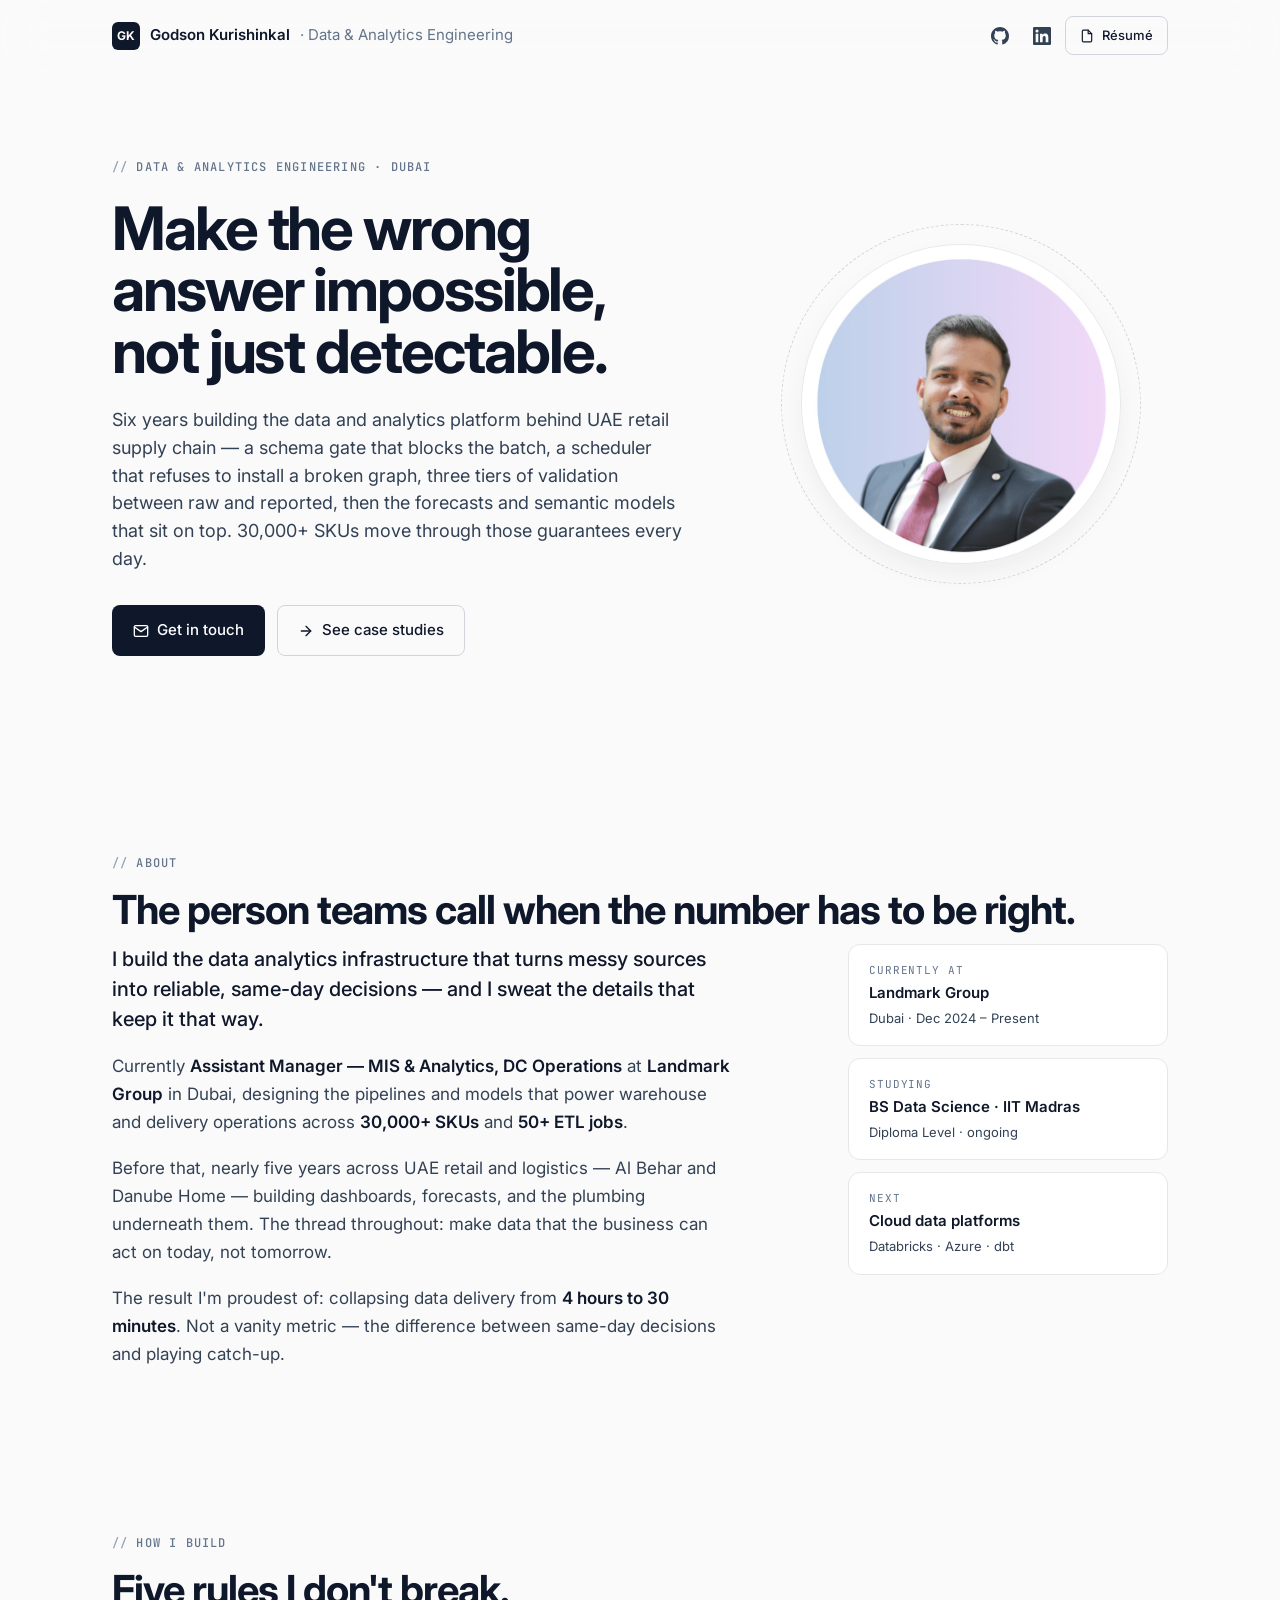
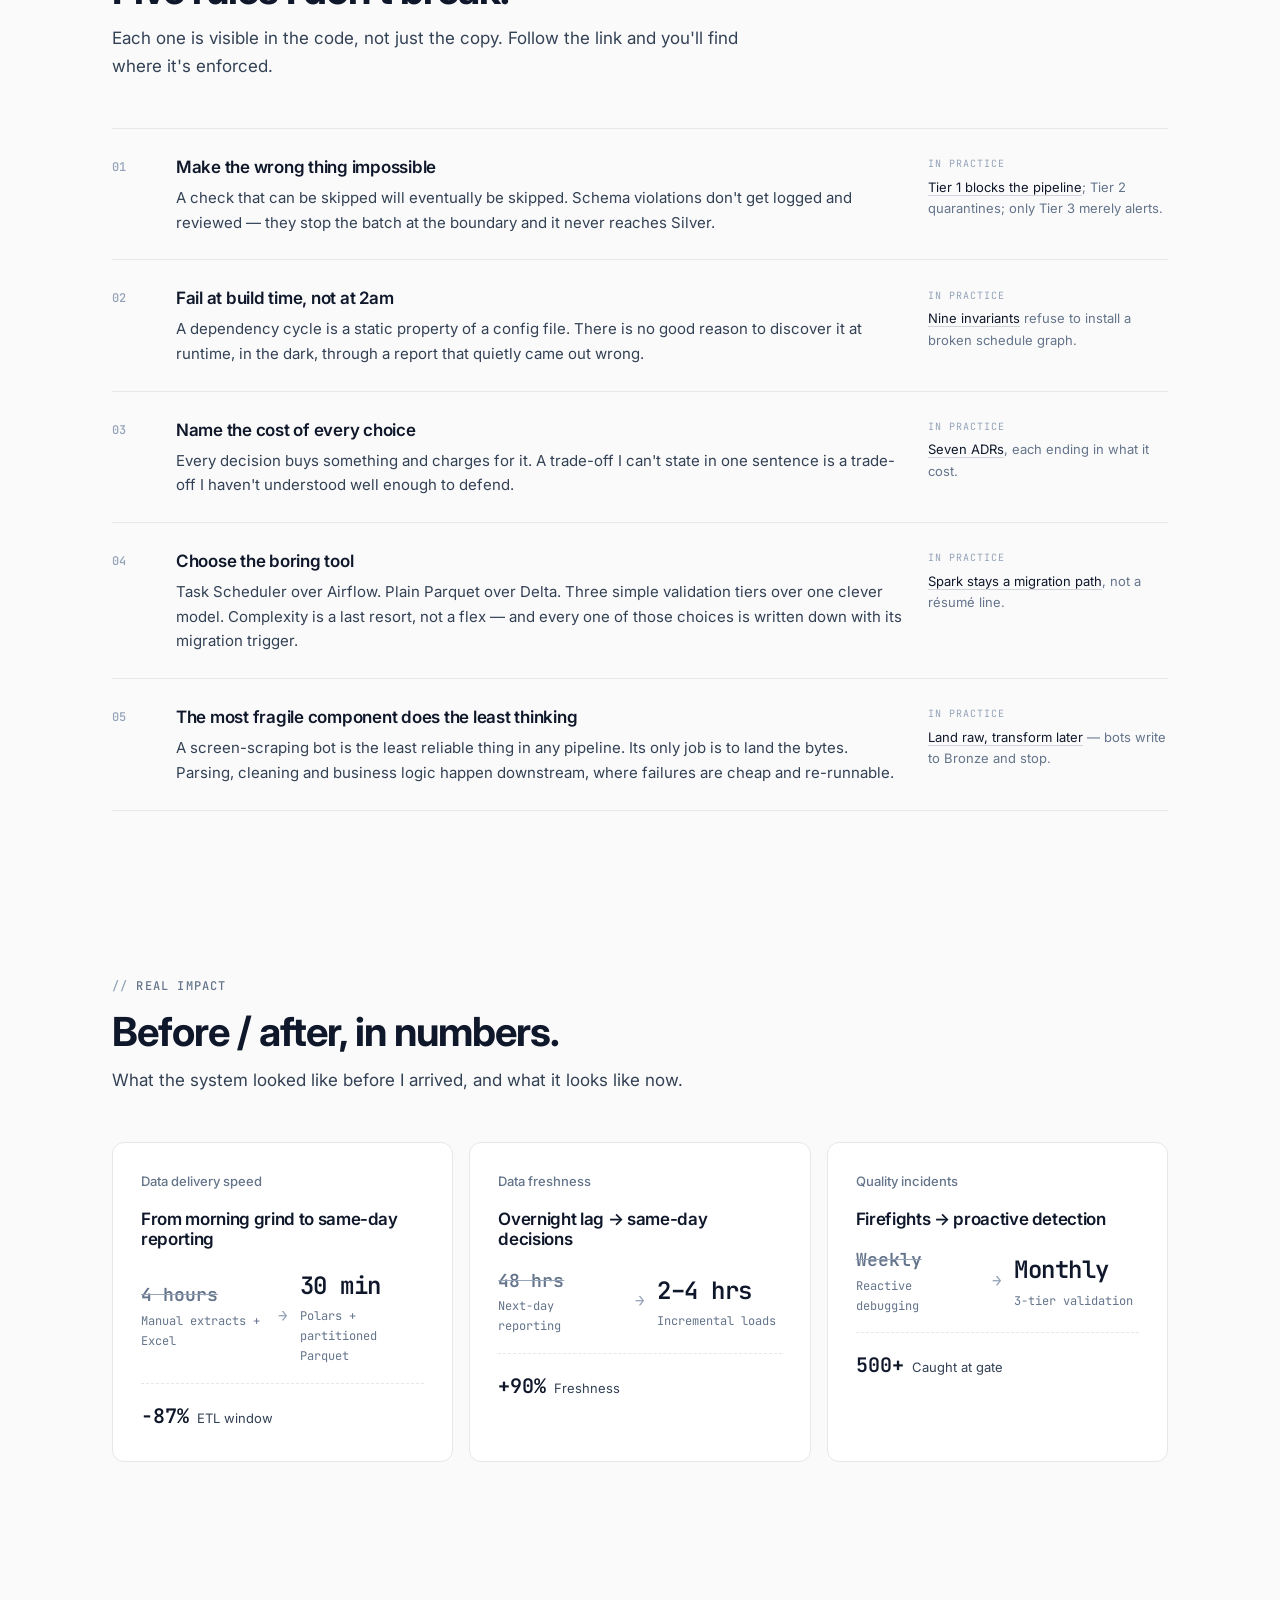
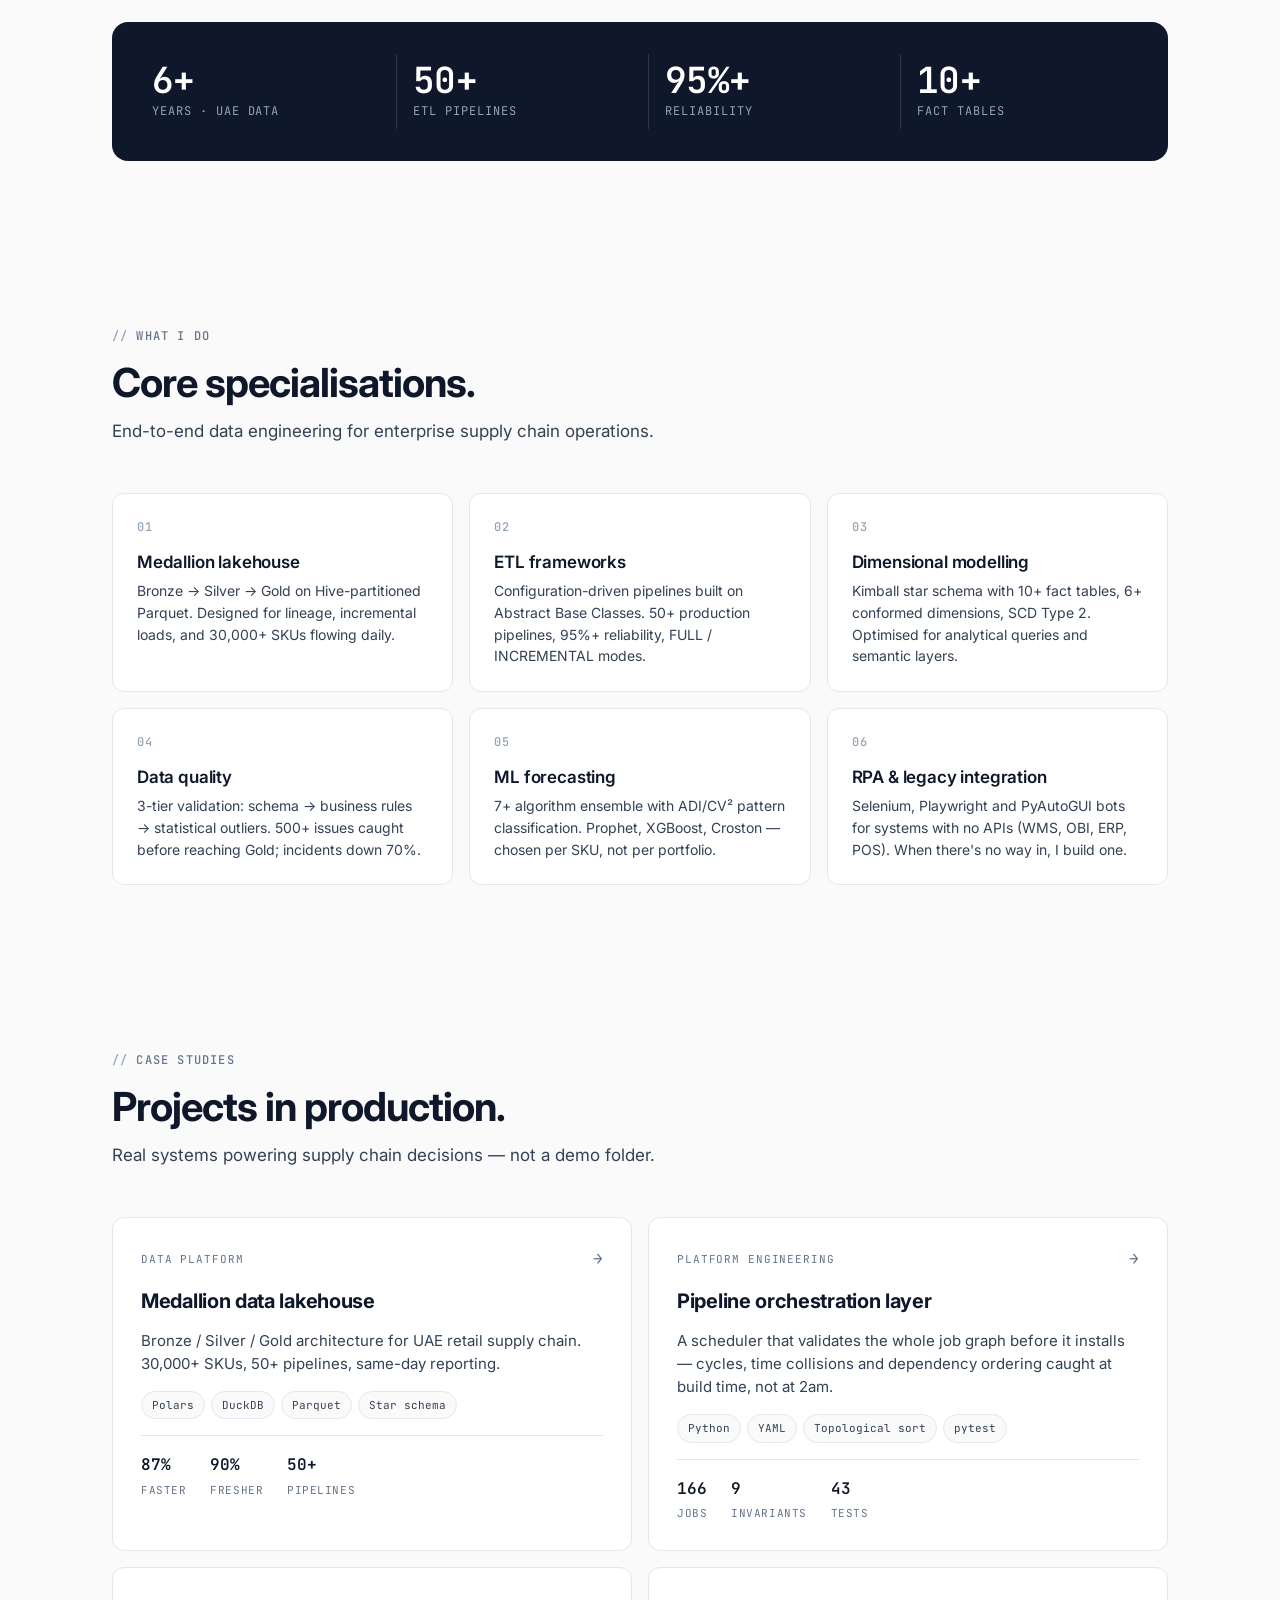
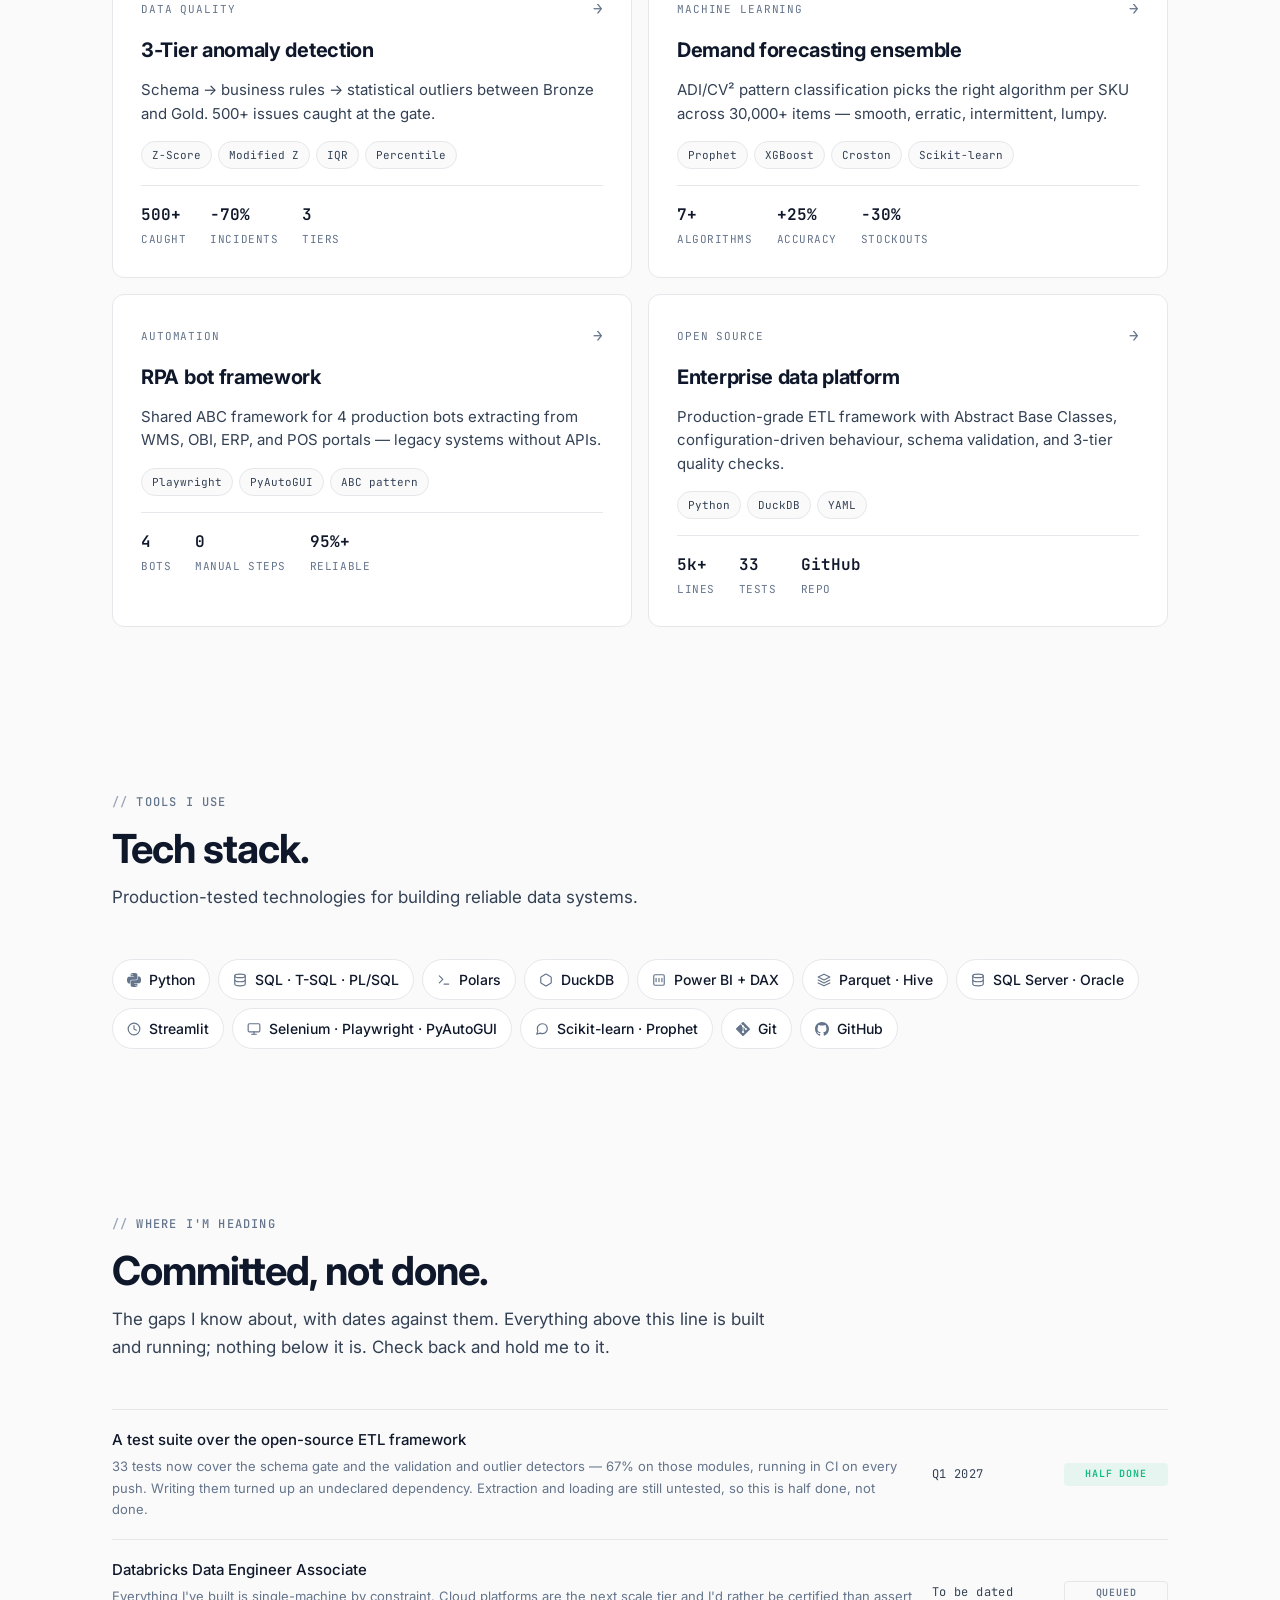
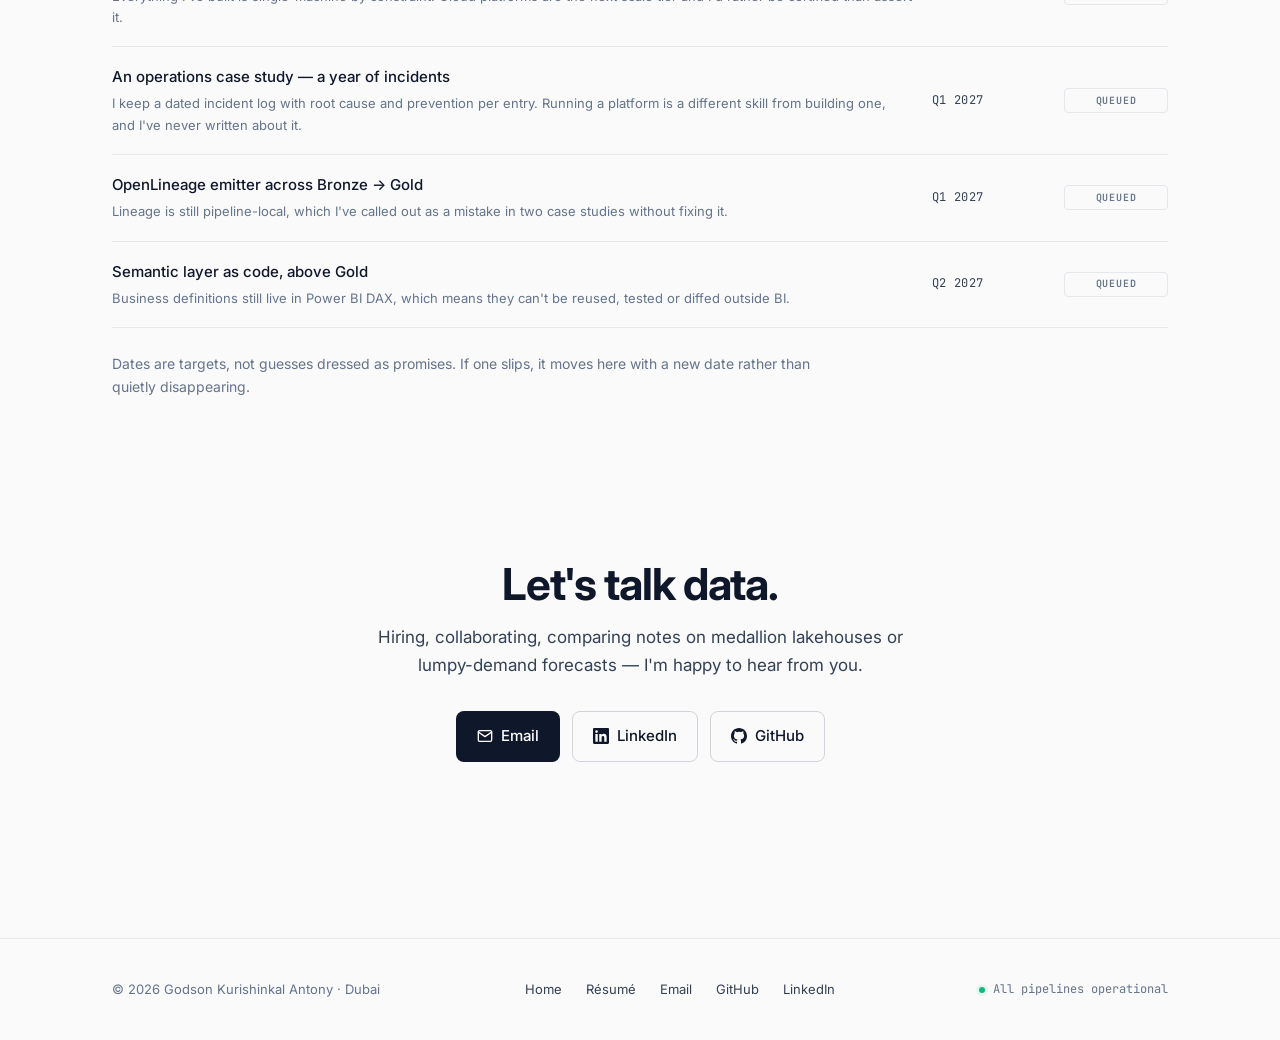
==== index.html @ 333eb4be "docs: update education level, certification plan and contact details Show the current degree level a" ====
<!DOCTYPE html>
<html lang="en">
<head>
    <meta charset="UTF-8">
    <meta name="viewport" content="width=device-width, initial-scale=1.0">
    <meta name="theme-color" content="#fafafa">

    <!-- SEO -->
    <title>Godson Kurishinkal Antony — Data &amp; Analytics Engineering</title>
    <meta name="description" content="Data and analytics engineer in Dubai. Six years of UAE retail supply chain platforms where the wrong answer can't get through. Python · SQL · Polars · Power BI.">
    <meta name="author" content="Godson Kurishinkal Antony">
    <link rel="canonical" href="https://godsonkurishinkal.github.io/data-engineering-portfolio/">

    <!-- Open Graph -->
    <meta property="og:title" content="Godson Kurishinkal Antony — Data &amp; Analytics Engineering">
    <meta property="og:description" content="Data and analytics platforms where the wrong answer can't get through. Schema gates, install-time validation, three-tier quality, forecasts on top. UAE retail supply chain.">
    <meta property="og:type" content="website">
    <meta property="og:url" content="https://godsonkurishinkal.github.io/data-engineering-portfolio/">
    <meta property="og:image" content="https://godsonkurishinkal.github.io/data-engineering-portfolio/assets/images/og-image.png">
    <meta property="og:image:width" content="1200">
    <meta property="og:image:height" content="630">
    <meta property="og:locale" content="en_AE">

    <!-- Twitter Card -->
    <meta name="twitter:card" content="summary_large_image">
    <meta name="twitter:title" content="Godson Kurishinkal Antony — Data &amp; Analytics Engineering">
    <meta name="twitter:description" content="6+ years building production data and analytics platforms for UAE retail supply chain.">
    <meta name="twitter:image" content="https://godsonkurishinkal.github.io/data-engineering-portfolio/assets/images/og-image.png">

    <!-- Fonts -->
    <link rel="preconnect" href="https://fonts.googleapis.com">
    <link rel="preconnect" href="https://fonts.gstatic.com" crossorigin>
    <link href="https://fonts.googleapis.com/css2?family=Inter:wght@300;400;500;600;700&family=JetBrains+Mono:wght@400;500;600&display=swap" rel="stylesheet">

    <!-- Favicon -->
    <link rel="icon" type="image/svg+xml" href="data:image/svg+xml;utf8,<svg xmlns='http://www.w3.org/2000/svg' viewBox='0 0 100 100'><rect width='100' height='100' rx='20' fill='%230f172a'/><text x='50' y='66' font-family='Inter,sans-serif' font-size='52' font-weight='700' text-anchor='middle' fill='%23ffffff'>GK</text></svg>">
    <link rel="apple-touch-icon" href="data:image/svg+xml;utf8,<svg xmlns='http://www.w3.org/2000/svg' viewBox='0 0 100 100'><rect width='100' height='100' rx='20' fill='%230f172a'/><text x='50' y='66' font-family='Inter,sans-serif' font-size='52' font-weight='700' text-anchor='middle' fill='%23ffffff'>GK</text></svg>">

    <!-- JSON-LD: Person schema -->
    <script type="application/ld+json">
    {
      "@context": "https://schema.org",
      "@type": "Person",
      "name": "Godson Kurishinkal Antony",
      "givenName": "Godson",
      "familyName": "Kurishinkal Antony",
      "jobTitle": "Data & Analytics Engineering — Supply Chain & Retail",
      "description": "Data and analytics engineer with 6+ years building medallion lakehouses, ETL frameworks, forecasting models and semantic layers for UAE retail supply chain operations.",
      "url": "https://godsonkurishinkal.github.io/data-engineering-portfolio/",
      "image": "https://godsonkurishinkal.github.io/data-engineering-portfolio/assets/images/profile.jpg",
      "email": "mailto:godson.kurishinkal@gmail.com",
      "address": {"@type": "PostalAddress", "addressLocality": "Dubai", "addressCountry": "AE"},
      "worksFor": {"@type": "Organization", "name": "Landmark Group"},
      "alumniOf": [
        {"@type": "EducationalOrganization", "name": "Indian Institute of Technology, Madras"},
        {"@type": "EducationalOrganization", "name": "Carmel Polytechnic College"}
      ],
      "knowsAbout": ["Data Engineering", "Medallion Architecture", "Polars", "DuckDB", "Power BI", "Python", "SQL", "Dimensional Modeling", "Supply Chain Analytics", "ETL Pipelines"],
      "sameAs": ["https://linkedin.com/in/godsonkurishinkal", "https://github.com/GodsonKurishinkal"]
    }
    </script>

    <link rel="stylesheet" href="assets/css/tokens.css?v=2bb3148a">
    <link rel="stylesheet" href="assets/css/app.css?v=565defcc">
    <noscript><style>.reveal{opacity:1 !important;transform:none !important}</style></noscript>
</head>
<body>
    <a href="#top" class="skip-link">Skip to content</a>
    <nav class="landing-nav" id="navbar">
        <div class="nav-inner">
            <a href="#top" class="nav-brand">
                <span class="nav-brand-mark">GK</span>
                <span class="nav-brand-name">Godson<span class="nav-brand-name-last"> Kurishinkal</span></span> <span class="nav-brand-meta">· Data &amp; Analytics Engineering</span>
            </a>
            <div class="nav-links">
                <a href="https://github.com/GodsonKurishinkal" target="_blank" rel="noopener noreferrer" class="nav-link" aria-label="GitHub">
                    <svg viewBox="0 0 24 24" fill="currentColor"><path d="M12 0C5.37 0 0 5.37 0 12c0 5.31 3.435 9.795 8.205 11.385.6.105.825-.255.825-.57 0-.285-.015-1.23-.015-2.235-3.015.555-3.795-.735-4.035-1.41-.135-.345-.72-1.41-1.23-1.695-.42-.225-1.02-.78-.015-.795.945-.015 1.62.87 1.845 1.23 1.08 1.815 2.805 1.305 3.495.99.105-.78.42-1.305.765-1.605-2.67-.3-5.46-1.335-5.46-5.925 0-1.305.465-2.385 1.23-3.225-.12-.3-.54-1.53.12-3.18 0 0 1.005-.315 3.3 1.23.96-.27 1.98-.405 3-.405s2.04.135 3 .405c2.295-1.56 3.3-1.23 3.3-1.23.66 1.65.24 2.88.12 3.18.765.84 1.23 1.905 1.23 3.225 0 4.605-2.805 5.625-5.475 5.925.435.375.81 1.095.81 2.22 0 1.605-.015 2.895-.015 3.3 0 .315.225.69.825.57A12.02 12.02 0 0024 12c0-6.63-5.37-12-12-12z"/></svg>
                </a>
                <a href="https://linkedin.com/in/godsonkurishinkal" target="_blank" rel="noopener noreferrer" class="nav-link" aria-label="LinkedIn">
                    <svg viewBox="0 0 24 24" fill="currentColor"><path d="M20.447 20.452h-3.554v-5.569c0-1.328-.027-3.037-1.852-3.037-1.853 0-2.136 1.445-2.136 2.939v5.667H9.351V9h3.414v1.561h.046c.477-.9 1.637-1.85 3.37-1.85 3.601 0 4.267 2.37 4.267 5.455v6.286zM5.337 7.433a2.062 2.062 0 01-2.063-2.065 2.064 2.064 0 112.063 2.065zm1.782 13.019H3.555V9h3.564v11.452zM22.225 0H1.771C.792 0 0 .774 0 1.729v20.542C0 23.227.792 24 1.771 24h20.451C23.2 24 24 23.227 24 22.271V1.729C24 .774 23.2 0 22.222 0h.003z"/></svg>
                </a>
                <a href="resume.html" class="nav-cta" target="_blank" rel="noopener noreferrer">
                    <svg viewBox="0 0 24 24" fill="none" stroke="currentColor" stroke-width="2" stroke-linecap="round" stroke-linejoin="round"><path d="M14 2H6a2 2 0 0 0-2 2v16a2 2 0 0 0 2 2h12a2 2 0 0 0 2-2V8z"/><path d="M14 2v6h6"/></svg>
                    Résumé
                </a>
            </div>
        </div>
    </nav>

    <header class="hero" id="top">
        <div>
            <p class="hero-eyebrow">Data &amp; Analytics Engineering · Dubai</p>
            <h1 class="hero-title">Make the wrong answer impossible, not just detectable.</h1>
            <p class="hero-pitch">Six years building the data and analytics platform behind UAE retail supply chain — a schema gate that blocks the batch, a scheduler that refuses to install a broken graph, three tiers of validation between raw and reported, then the forecasts and semantic models that sit on top. 30,000+ SKUs move through those guarantees every day.</p>
            <div class="hero-cta-row">
                <a href="mailto:godson.kurishinkal@gmail.com?subject=Interested%20in%20working%20with%20you" class="btn btn-ink">
                    <svg viewBox="0 0 24 24" fill="none" stroke="currentColor" stroke-width="2" stroke-linecap="round" stroke-linejoin="round"><path d="M4 4h16c1.1 0 2 .9 2 2v12c0 1.1-.9 2-2 2H4c-1.1 0-2-.9-2-2V6c0-1.1.9-2 2-2z"/><polyline points="22,6 12,13 2,6"/></svg>
                    Get in touch
                </a>
                <a href="#projects" class="btn btn-ghost">
                    <svg viewBox="0 0 24 24" fill="none" stroke="currentColor" stroke-width="2" stroke-linecap="round" stroke-linejoin="round"><line x1="5" y1="12" x2="19" y2="12"/><polyline points="12 5 19 12 12 19"/></svg>
                    See case studies
                </a>
            </div>
        </div>
        <div class="hero-visual">
            <img src="assets/images/profile.jpg" alt="Godson Kurishinkal Antony" class="hero-image" width="640" height="640" loading="eager" decoding="async" fetchpriority="high">
        </div>
    </header>

    <section class="section-wide reveal" aria-labelledby="about-title">
        <p class="section-eyebrow">About</p>
        <h2 class="section-title-lg" id="about-title">The person teams call when the number has to be right.</h2>
        <div class="about-grid">
            <div class="about-prose">
                <p class="lead">I build the data analytics infrastructure that turns messy sources into reliable, same-day decisions — and I sweat the details that keep it that way.</p>
                <p>Currently <strong>Assistant Manager — MIS &amp; Analytics, DC Operations</strong> at <strong>Landmark Group</strong> in Dubai, designing the pipelines and models that power warehouse and delivery operations across <strong>30,000+ SKUs</strong> and <strong>50+ ETL jobs</strong>.</p>
                <p>Before that, nearly five years across UAE retail and logistics — Al Behar and Danube Home — building dashboards, forecasts, and the plumbing underneath them. The thread throughout: make data that the business can act on today, not tomorrow.</p>
                <p>The result I'm proudest of: collapsing data delivery from <strong>4 hours to 30 minutes</strong>. Not a vanity metric — the difference between same-day decisions and playing catch-up.</p>
            </div>
            <aside class="about-side">
                <div class="about-chip">
                    <span class="about-chip-label">Currently at</span>
                    <span class="about-chip-value">Landmark Group</span>
                    <span class="about-chip-sub">Dubai · Dec 2024 – Present</span>
                </div>
                <div class="about-chip">
                    <span class="about-chip-label">Studying</span>
                    <span class="about-chip-value">BS Data Science · IIT Madras</span>
                    <span class="about-chip-sub">Diploma Level · ongoing</span>
                </div>
                <div class="about-chip">
                    <span class="about-chip-label">Next</span>
                    <span class="about-chip-value">Cloud data platforms</span>
                    <span class="about-chip-sub">Databricks · Azure · dbt</span>
                </div>
            </aside>
        </div>
    </section>

    <section class="section-wide reveal" aria-labelledby="principles-title">
        <p class="section-eyebrow">How I build</p>
        <h2 class="section-title-lg" id="principles-title">Five rules I don't break.</h2>
        <p class="section-sub">Each one is visible in the code, not just the copy. Follow the link and you'll find where it's enforced.</p>
        <div class="principles">
            <div class="principle">
                <div class="principle-num">01</div>
                <div>
                    <div class="principle-title">Make the wrong thing impossible</div>
                    <p class="principle-text">A check that can be skipped will eventually be skipped. Schema violations don't get logged and reviewed — they stop the batch at the boundary and it never reaches Silver.</p>
                </div>
                <div class="principle-proof"><a href="projects/anomaly-detection.html">Tier 1 blocks the pipeline</a>; Tier 2 quarantines; only Tier 3 merely alerts.</div>
            </div>
            <div class="principle">
                <div class="principle-num">02</div>
                <div>
                    <div class="principle-title">Fail at build time, not at 2am</div>
                    <p class="principle-text">A dependency cycle is a static property of a config file. There is no good reason to discover it at runtime, in the dark, through a report that quietly came out wrong.</p>
                </div>
                <div class="principle-proof"><a href="projects/pipeline-orchestration.html">Nine invariants</a> refuse to install a broken schedule graph.</div>
            </div>
            <div class="principle">
                <div class="principle-num">03</div>
                <div>
                    <div class="principle-title">Name the cost of every choice</div>
                    <p class="principle-text">Every decision buys something and charges for it. A trade-off I can't state in one sentence is a trade-off I haven't understood well enough to defend.</p>
                </div>
                <div class="principle-proof"><a href="https://github.com/GodsonKurishinkal/data-engineering-portfolio/tree/main/enterprise-data-platform/docs/architecture-decisions" target="_blank" rel="noopener noreferrer">Seven ADRs</a>, each ending in what it cost.</div>
            </div>
            <div class="principle">
                <div class="principle-num">04</div>
                <div>
                    <div class="principle-title">Choose the boring tool</div>
                    <p class="principle-text">Task Scheduler over Airflow. Plain Parquet over Delta. Three simple validation tiers over one clever model. Complexity is a last resort, not a flex — and every one of those choices is written down with its migration trigger.</p>
                </div>
                <div class="principle-proof"><a href="projects/medallion-lakehouse.html">Spark stays a migration path</a>, not a résumé line.</div>
            </div>
            <div class="principle">
                <div class="principle-num">05</div>
                <div>
                    <div class="principle-title">The most fragile component does the least thinking</div>
                    <p class="principle-text">A screen-scraping bot is the least reliable thing in any pipeline. Its only job is to land the bytes. Parsing, cleaning and business logic happen downstream, where failures are cheap and re-runnable.</p>
                </div>
                <div class="principle-proof"><a href="projects/rpa-bot-framework.html">Land raw, transform later</a> — bots write to Bronze and stop.</div>
            </div>
        </div>
    </section>

    <section class="section-wide reveal" aria-labelledby="impact-title">
        <p class="section-eyebrow">Real impact</p>
        <h2 class="section-title-lg" id="impact-title">Before / after, in numbers.</h2>
        <p class="section-sub">What the system looked like before I arrived, and what it looks like now.</p>
        <div class="impact-grid">
            <div class="impact">
                <span class="impact-label-row">Data delivery speed</span>
                <h3 class="impact-title">From morning grind to same-day reporting</h3>
                <div class="impact-compare">
                    <div class="impact-old">
                        <span class="impact-old-val">4 hours</span>
                        <span class="impact-sub">Manual extracts + Excel</span>
                    </div>
                    <span class="impact-arrow">→</span>
                    <div class="impact-new">
                        <span class="impact-new-val">30 min</span>
                        <span class="impact-sub">Polars + partitioned Parquet</span>
                    </div>
                </div>
                <div class="impact-result">
                    <span class="impact-result-val">−87%</span>
                    <span class="impact-result-label">ETL window</span>
                </div>
            </div>
            <div class="impact">
                <span class="impact-label-row">Data freshness</span>
                <h3 class="impact-title">Overnight lag → same-day decisions</h3>
                <div class="impact-compare">
                    <div class="impact-old">
                        <span class="impact-old-val">48 hrs</span>
                        <span class="impact-sub">Next-day reporting</span>
                    </div>
                    <span class="impact-arrow">→</span>
                    <div class="impact-new">
                        <span class="impact-new-val">2–4 hrs</span>
                        <span class="impact-sub">Incremental loads</span>
                    </div>
                </div>
                <div class="impact-result">
                    <span class="impact-result-val">+90%</span>
                    <span class="impact-result-label">Freshness</span>
                </div>
            </div>
            <div class="impact">
                <span class="impact-label-row">Quality incidents</span>
                <h3 class="impact-title">Firefights → proactive detection</h3>
                <div class="impact-compare">
                    <div class="impact-old">
                        <span class="impact-old-val">Weekly</span>
                        <span class="impact-sub">Reactive debugging</span>
                    </div>
                    <span class="impact-arrow">→</span>
                    <div class="impact-new">
                        <span class="impact-new-val">Monthly</span>
                        <span class="impact-sub">3-tier validation</span>
                    </div>
                </div>
                <div class="impact-result">
                    <span class="impact-result-val">500+</span>
                    <span class="impact-result-label">Caught at gate</span>
                </div>
            </div>
        </div>
    </section>

    <section class="section-wide" aria-label="Key numbers">
        <div class="stats-row">
            <div class="stat">
                <div class="stat-value">6+</div>
                <div class="stat-label">Years · UAE data</div>
            </div>
            <div class="stat">
                <div class="stat-value">50+</div>
                <div class="stat-label">ETL pipelines</div>
            </div>
            <div class="stat">
                <div class="stat-value">95%+</div>
                <div class="stat-label">Reliability</div>
            </div>
            <div class="stat">
                <div class="stat-value">10+</div>
                <div class="stat-label">Fact tables</div>
            </div>
        </div>
    </section>

    <section class="section-wide reveal" aria-labelledby="expertise-title">
        <p class="section-eyebrow">What I do</p>
        <h2 class="section-title-lg" id="expertise-title">Core specialisations.</h2>
        <p class="section-sub">End-to-end data engineering for enterprise supply chain operations.</p>
        <div class="expertise-grid">
            <div class="expertise">
                <div class="expertise-num">01</div>
                <h3 class="expertise-title">Medallion lakehouse</h3>
                <p class="expertise-text">Bronze → Silver → Gold on Hive-partitioned Parquet. Designed for lineage, incremental loads, and 30,000+ SKUs flowing daily.</p>
            </div>
            <div class="expertise">
                <div class="expertise-num">02</div>
                <h3 class="expertise-title">ETL frameworks</h3>
                <p class="expertise-text">Configuration-driven pipelines built on Abstract Base Classes. 50+ production pipelines, 95%+ reliability, FULL / INCREMENTAL modes.</p>
            </div>
            <div class="expertise">
                <div class="expertise-num">03</div>
                <h3 class="expertise-title">Dimensional modelling</h3>
                <p class="expertise-text">Kimball star schema with 10+ fact tables, 6+ conformed dimensions, SCD Type 2. Optimised for analytical queries and semantic layers.</p>
            </div>
            <div class="expertise">
                <div class="expertise-num">04</div>
                <h3 class="expertise-title">Data quality</h3>
                <p class="expertise-text">3-tier validation: schema → business rules → statistical outliers. 500+ issues caught before reaching Gold; incidents down 70%.</p>
            </div>
            <div class="expertise">
                <div class="expertise-num">05</div>
                <h3 class="expertise-title">ML forecasting</h3>
                <p class="expertise-text">7+ algorithm ensemble with ADI/CV² pattern classification. Prophet, XGBoost, Croston — chosen per SKU, not per portfolio.</p>
            </div>
            <div class="expertise">
                <div class="expertise-num">06</div>
                <h3 class="expertise-title">RPA &amp; legacy integration</h3>
                <p class="expertise-text">Selenium, Playwright and PyAutoGUI bots for systems with no APIs (WMS, OBI, ERP, POS). When there's no way in, I build one.</p>
            </div>
        </div>
    </section>

    <section class="section-wide reveal" id="projects" aria-labelledby="projects-title">
        <p class="section-eyebrow">Case studies</p>
        <h2 class="section-title-lg" id="projects-title">Projects in production.</h2>
        <p class="section-sub">Real systems powering supply chain decisions — not a demo folder.</p>
        <div class="projects-grid">
            <a href="projects/medallion-lakehouse.html" class="project-card">
                <div class="project-card-head">
                    <span class="project-card-tag">Data Platform</span>
                    <span class="project-card-arrow">→</span>
                </div>
                <h3 class="project-card-title">Medallion data lakehouse</h3>
                <p class="project-card-desc">Bronze / Silver / Gold architecture for UAE retail supply chain. 30,000+ SKUs, 50+ pipelines, same-day reporting.</p>
                <div class="project-card-pills">
                    <span class="project-card-pill">Polars</span>
                    <span class="project-card-pill">DuckDB</span>
                    <span class="project-card-pill">Parquet</span>
                    <span class="project-card-pill">Star schema</span>
                </div>
                <div class="project-card-metrics">
                    <div class="project-card-metric"><span class="project-card-metric-val">87%</span><span class="project-card-metric-label">Faster</span></div>
                    <div class="project-card-metric"><span class="project-card-metric-val">90%</span><span class="project-card-metric-label">Fresher</span></div>
                    <div class="project-card-metric"><span class="project-card-metric-val">50+</span><span class="project-card-metric-label">Pipelines</span></div>
                </div>
            </a>
            <a href="projects/pipeline-orchestration.html" class="project-card">
                <div class="project-card-head">
                    <span class="project-card-tag">Platform Engineering</span>
                    <span class="project-card-arrow">→</span>
                </div>
                <h3 class="project-card-title">Pipeline orchestration layer</h3>
                <p class="project-card-desc">A scheduler that validates the whole job graph before it installs — cycles, time collisions and dependency ordering caught at build time, not at 2am.</p>
                <div class="project-card-pills">
                    <span class="project-card-pill">Python</span>
                    <span class="project-card-pill">YAML</span>
                    <span class="project-card-pill">Topological sort</span>
                    <span class="project-card-pill">pytest</span>
                </div>
                <div class="project-card-metrics">
                    <div class="project-card-metric"><span class="project-card-metric-val">166</span><span class="project-card-metric-label">Jobs</span></div>
                    <div class="project-card-metric"><span class="project-card-metric-val">9</span><span class="project-card-metric-label">Invariants</span></div>
                    <div class="project-card-metric"><span class="project-card-metric-val">43</span><span class="project-card-metric-label">Tests</span></div>
                </div>
            </a>
            <a href="projects/anomaly-detection.html" class="project-card">
                <div class="project-card-head">
                    <span class="project-card-tag">Data Quality</span>
                    <span class="project-card-arrow">→</span>
                </div>
                <h3 class="project-card-title">3-Tier anomaly detection</h3>
                <p class="project-card-desc">Schema → business rules → statistical outliers between Bronze and Gold. 500+ issues caught at the gate.</p>
                <div class="project-card-pills">
                    <span class="project-card-pill">Z-Score</span>
                    <span class="project-card-pill">Modified Z</span>
                    <span class="project-card-pill">IQR</span>
                    <span class="project-card-pill">Percentile</span>
                </div>
                <div class="project-card-metrics">
                    <div class="project-card-metric"><span class="project-card-metric-val">500+</span><span class="project-card-metric-label">Caught</span></div>
                    <div class="project-card-metric"><span class="project-card-metric-val">−70%</span><span class="project-card-metric-label">Incidents</span></div>
                    <div class="project-card-metric"><span class="project-card-metric-val">3</span><span class="project-card-metric-label">Tiers</span></div>
                </div>
            </a>
            <a href="projects/demand-forecasting.html" class="project-card">
                <div class="project-card-head">
                    <span class="project-card-tag">Machine Learning</span>
                    <span class="project-card-arrow">→</span>
                </div>
                <h3 class="project-card-title">Demand forecasting ensemble</h3>
                <p class="project-card-desc">ADI/CV² pattern classification picks the right algorithm per SKU across 30,000+ items — smooth, erratic, intermittent, lumpy.</p>
                <div class="project-card-pills">
                    <span class="project-card-pill">Prophet</span>
                    <span class="project-card-pill">XGBoost</span>
                    <span class="project-card-pill">Croston</span>
                    <span class="project-card-pill">Scikit-learn</span>
                </div>
                <div class="project-card-metrics">
                    <div class="project-card-metric"><span class="project-card-metric-val">7+</span><span class="project-card-metric-label">Algorithms</span></div>
                    <div class="project-card-metric"><span class="project-card-metric-val">+25%</span><span class="project-card-metric-label">Accuracy</span></div>
                    <div class="project-card-metric"><span class="project-card-metric-val">−30%</span><span class="project-card-metric-label">Stockouts</span></div>
                </div>
            </a>
            <a href="projects/rpa-bot-framework.html" class="project-card">
                <div class="project-card-head">
                    <span class="project-card-tag">Automation</span>
                    <span class="project-card-arrow">→</span>
                </div>
                <h3 class="project-card-title">RPA bot framework</h3>
                <p class="project-card-desc">Shared ABC framework for 4 production bots extracting from WMS, OBI, ERP, and POS portals — legacy systems without APIs.</p>
                <div class="project-card-pills">
                    <span class="project-card-pill">Playwright</span>
                    <span class="project-card-pill">PyAutoGUI</span>
                    <span class="project-card-pill">ABC pattern</span>
                </div>
                <div class="project-card-metrics">
                    <div class="project-card-metric"><span class="project-card-metric-val">4</span><span class="project-card-metric-label">Bots</span></div>
                    <div class="project-card-metric"><span class="project-card-metric-val">0</span><span class="project-card-metric-label">Manual steps</span></div>
                    <div class="project-card-metric"><span class="project-card-metric-val">95%+</span><span class="project-card-metric-label">Reliable</span></div>
                </div>
            </a>
            <a href="enterprise-data-platform/" class="project-card">
                <div class="project-card-head">
                    <span class="project-card-tag">Open source</span>
                    <span class="project-card-arrow">→</span>
                </div>
                <h3 class="project-card-title">Enterprise data platform</h3>
                <p class="project-card-desc">Production-grade ETL framework with Abstract Base Classes, configuration-driven behaviour, schema validation, and 3-tier quality checks.</p>
                <div class="project-card-pills">
                    <span class="project-card-pill">Python</span>
                    <span class="project-card-pill">DuckDB</span>
                    <span class="project-card-pill">YAML</span>
                </div>
                <div class="project-card-metrics">
                    <div class="project-card-metric"><span class="project-card-metric-val">5k+</span><span class="project-card-metric-label">Lines</span></div>
                    <div class="project-card-metric"><span class="project-card-metric-val">33</span><span class="project-card-metric-label">Tests</span></div>
                    <div class="project-card-metric"><span class="project-card-metric-val">GitHub</span><span class="project-card-metric-label">Repo</span></div>
                </div>
            </a>
        </div>
    </section>

    <section class="section-wide reveal" aria-labelledby="tech-title">
        <p class="section-eyebrow">Tools I use</p>
        <h2 class="section-title-lg" id="tech-title">Tech stack.</h2>
        <p class="section-sub">Production-tested technologies for building reliable data systems.</p>
        <div class="tech-grid">
            <span class="tech"><svg viewBox="0 0 24 24" fill="currentColor"><path d="M14.25.18l.9.2.73.26.59.3.45.32.34.34.25.34.16.33.1.3.04.26.02.2-.01.13V8.5l-.05.63-.13.55-.21.46-.26.38-.3.31-.33.25-.35.19-.35.14-.33.1-.3.07-.26.04-.21.02H8.83l-.69.05-.59.14-.5.22-.41.27-.33.32-.27.35-.2.36-.15.37-.1.35-.07.32-.04.27-.02.21v3.06H3.23l-.21-.03-.28-.07-.32-.12-.35-.18-.36-.26-.36-.36-.35-.46-.32-.59-.28-.73-.21-.88-.14-1.05L0 11.97l.06-1.22.16-1.04.24-.87.32-.71.36-.57.4-.44.42-.33.42-.24.4-.16.36-.1.32-.05.24-.01h.16l.06.01h8.16v-.83H6.24l-.01-2.75-.02-.37.05-.34.11-.31.17-.28.25-.26.31-.23.38-.2.44-.18.51-.15.58-.12.64-.1.71-.06.77-.04.84-.02 1.27.05 1.07.13zM7.95 2.16l-.23.33-.08.41.08.41.23.34.33.22.41.09.41-.09.33-.22.23-.34.08-.41-.08-.41-.23-.33-.33-.22-.41-.09-.41.09-.33.22zM21.1 6.11l.28.06.32.12.35.18.36.27.36.35.35.47.32.59.28.73.21.88.14 1.04.05 1.23-.06 1.23-.16 1.04-.24.86-.32.71-.36.57-.4.45-.42.33-.42.24-.4.16-.36.09-.32.05-.24.02-.16-.01h-8.22v.82h5.84l.01 2.76.02.36-.05.34-.11.31-.17.29-.25.25-.31.24-.38.2-.44.17-.51.15-.58.13-.64.09-.71.07-.77.04-.84.01-1.27-.04-1.07-.14-.9-.2-.73-.25-.59-.3-.45-.33-.34-.34-.25-.34-.16-.33-.1-.3-.04-.25-.02-.2.01-.13v-5.34l.05-.64.13-.54.21-.46.26-.38.3-.32.33-.24.35-.2.35-.14.33-.1.3-.06.26-.04.21-.02.13-.01h5.84l.69-.05.59-.14.5-.21.41-.28.33-.32.27-.35.2-.36.15-.36.1-.35.07-.32.04-.28.02-.21V6.07h2.09l.14.01.21.03zm-6.47 14.25l-.23.33-.08.41.08.41.23.33.33.23.41.08.41-.08.33-.23.23-.33.08-.41-.08-.41-.23-.33-.33-.23-.41-.08-.41.08-.33.23z"/></svg>Python</span>
            <span class="tech"><svg viewBox="0 0 24 24" fill="none" stroke="currentColor" stroke-width="2" stroke-linecap="round" stroke-linejoin="round"><ellipse cx="12" cy="5" rx="9" ry="3"/><path d="M21 12c0 1.66-4 3-9 3s-9-1.34-9-3"/><path d="M3 5v14c0 1.66 4 3 9 3s9-1.34 9-3V5"/></svg>SQL · T-SQL · PL/SQL</span>
            <span class="tech"><svg viewBox="0 0 24 24" fill="none" stroke="currentColor" stroke-width="2" stroke-linecap="round" stroke-linejoin="round"><polyline points="4 17 10 11 4 5"/><line x1="12" y1="19" x2="20" y2="19"/></svg>Polars</span>
            <span class="tech"><svg viewBox="0 0 24 24" fill="none" stroke="currentColor" stroke-width="2" stroke-linecap="round" stroke-linejoin="round"><path d="M21 16V8a2 2 0 0 0-1-1.73l-7-4a2 2 0 0 0-2 0l-7 4A2 2 0 0 0 3 8v8a2 2 0 0 0 1 1.73l7 4a2 2 0 0 0 2 0l7-4A2 2 0 0 0 21 16z"/></svg>DuckDB</span>
            <span class="tech"><svg viewBox="0 0 24 24" fill="none" stroke="currentColor" stroke-width="2" stroke-linecap="round" stroke-linejoin="round"><rect x="3" y="3" width="18" height="18" rx="2"/><path d="M7 15V9M12 15V9M17 15V9"/></svg>Power BI + DAX</span>
            <span class="tech"><svg viewBox="0 0 24 24" fill="none" stroke="currentColor" stroke-width="2" stroke-linecap="round" stroke-linejoin="round"><path d="M12 2L2 7l10 5 10-5-10-5z"/><path d="M2 17l10 5 10-5"/><path d="M2 12l10 5 10-5"/></svg>Parquet · Hive</span>
            <span class="tech"><svg viewBox="0 0 24 24" fill="none" stroke="currentColor" stroke-width="2" stroke-linecap="round" stroke-linejoin="round"><ellipse cx="12" cy="5" rx="9" ry="3"/><path d="M21 12c0 1.66-4 3-9 3s-9-1.34-9-3"/><path d="M3 5v14c0 1.66 4 3 9 3s9-1.34 9-3V5"/></svg>SQL Server · Oracle</span>
            <span class="tech"><svg viewBox="0 0 24 24" fill="none" stroke="currentColor" stroke-width="2" stroke-linecap="round" stroke-linejoin="round"><circle cx="12" cy="12" r="10"/><path d="M12 6v6l4 2"/></svg>Streamlit</span>
            <span class="tech"><svg viewBox="0 0 24 24" fill="none" stroke="currentColor" stroke-width="2" stroke-linecap="round" stroke-linejoin="round"><rect x="2" y="3" width="20" height="14" rx="2"/><line x1="8" y1="21" x2="16" y2="21"/><line x1="12" y1="17" x2="12" y2="21"/></svg>Selenium · Playwright · PyAutoGUI</span>
            <span class="tech"><svg viewBox="0 0 24 24" fill="none" stroke="currentColor" stroke-width="2" stroke-linecap="round" stroke-linejoin="round"><path d="M21 11.5a8.38 8.38 0 0 1-.9 3.8 8.5 8.5 0 0 1-7.6 4.7 8.38 8.38 0 0 1-3.8-.9L3 21l1.9-5.7a8.38 8.38 0 0 1-.9-3.8 8.5 8.5 0 0 1 4.7-7.6 8.38 8.38 0 0 1 3.8-.9h.5a8.48 8.48 0 0 1 8 8v.5z"/></svg>Scikit-learn · Prophet</span>
            <span class="tech"><svg viewBox="0 0 24 24" fill="currentColor"><path d="M23.546 10.93L13.067.452a1.55 1.55 0 00-2.188 0L8.708 2.627l2.76 2.76a1.838 1.838 0 012.327 2.341l2.658 2.66a1.838 1.838 0 011.9 3.039 1.837 1.837 0 01-2.6 0 1.846 1.846 0 01-.404-1.996L12.86 8.955v6.525a1.844 1.844 0 01.5.343 1.838 1.838 0 010 2.598 1.838 1.838 0 01-2.598 0 1.838 1.838 0 010-2.598c.196-.196.433-.343.687-.432V8.825a1.838 1.838 0 01-.687-.432 1.846 1.846 0 01-.404-1.996L7.636 3.665.452 10.849a1.55 1.55 0 000 2.188l10.48 10.477a1.55 1.55 0 002.186 0l10.428-10.428a1.55 1.55 0 000-2.156z"/></svg>Git</span>
            <span class="tech"><svg viewBox="0 0 24 24" fill="currentColor"><path d="M12 0C5.374 0 0 5.373 0 12c0 5.302 3.438 9.8 8.207 11.387.599.111.793-.261.793-.577v-2.234c-3.338.726-4.033-1.416-4.033-1.416-.546-1.387-1.333-1.756-1.333-1.756-1.089-.745.083-.729.083-.729 1.205.084 1.839 1.237 1.839 1.237 1.07 1.834 2.807 1.304 3.492.997.107-.775.418-1.305.762-1.604-2.665-.305-5.467-1.334-5.467-5.931 0-1.311.469-2.381 1.236-3.221-.124-.303-.535-1.524.117-3.176 0 0 1.008-.322 3.301 1.23A11.509 11.509 0 0112 5.803c1.02.005 2.047.138 3.006.404 2.291-1.552 3.297-1.23 3.297-1.23.653 1.653.242 2.874.118 3.176.77.84 1.235 1.911 1.235 3.221 0 4.609-2.807 5.624-5.479 5.921.43.372.823 1.102.823 2.222v3.293c0 .319.192.694.801.576C20.566 21.797 24 17.3 24 12c0-6.627-5.373-12-12-12z"/></svg>GitHub</span>
        </div>
    </section>

    <section class="section-wide reveal" aria-labelledby="focus-title">
        <p class="section-eyebrow">Where I'm heading</p>
        <h2 class="section-title-lg" id="focus-title">Committed, not done.</h2>
        <p class="section-sub">The gaps I know about, with dates against them. Everything above this line is built and running; nothing below it is. Check back and hold me to it.</p>
        <div class="commits">
            <div class="commit">
                <div>
                    <div class="commit-name">A test suite over the open-source ETL framework</div>
                    <div class="commit-why">33 tests now cover the schema gate and the validation and outlier detectors — 67% on those modules, running in CI on every push. Writing them turned up an undeclared dependency. Extraction and loading are still untested, so this is half done, not done.</div>
                </div>
                <div class="commit-by">Q1 2027</div>
                <div class="commit-state state-active">Half done</div>
            </div>
            <div class="commit">
                <div>
                    <div class="commit-name">Databricks Data Engineer Associate</div>
                    <div class="commit-why">Everything I've built is single-machine by constraint. Cloud platforms are the next scale tier and I'd rather be certified than assert it.</div>
                </div>
                <div class="commit-by">To be dated</div>
                <div class="commit-state state-queued">Queued</div>
            </div>
            <div class="commit">
                <div>
                    <div class="commit-name">An operations case study — a year of incidents</div>
                    <div class="commit-why">I keep a dated incident log with root cause and prevention per entry. Running a platform is a different skill from building one, and I've never written about it.</div>
                </div>
                <div class="commit-by">Q1 2027</div>
                <div class="commit-state state-queued">Queued</div>
            </div>
            <div class="commit">
                <div>
                    <div class="commit-name">OpenLineage emitter across Bronze → Gold</div>
                    <div class="commit-why">Lineage is still pipeline-local, which I've called out as a mistake in two case studies without fixing it.</div>
                </div>
                <div class="commit-by">Q1 2027</div>
                <div class="commit-state state-queued">Queued</div>
            </div>
            <div class="commit">
                <div>
                    <div class="commit-name">Semantic layer as code, above Gold</div>
                    <div class="commit-why">Business definitions still live in Power BI DAX, which means they can't be reused, tested or diffed outside BI.</div>
                </div>
                <div class="commit-by">Q2 2027</div>
                <div class="commit-state state-queued">Queued</div>
            </div>
        </div>
        <p class="commit-note">Dates are targets, not guesses dressed as promises. If one slips, it moves here with a new date rather than quietly disappearing.</p>
    </section>

    <section class="contact-strip reveal" aria-labelledby="contact-title">
        <h2 id="contact-title">Let's talk data.</h2>
        <p>Hiring, collaborating, comparing notes on medallion lakehouses or lumpy-demand forecasts — I'm happy to hear from you.</p>
        <div class="contact-row">
            <a href="mailto:godson.kurishinkal@gmail.com?subject=Hello%20Godson" class="btn btn-ink">
                <svg viewBox="0 0 24 24" fill="none" stroke="currentColor" stroke-width="2" stroke-linecap="round" stroke-linejoin="round"><path d="M4 4h16c1.1 0 2 .9 2 2v12c0 1.1-.9 2-2 2H4c-1.1 0-2-.9-2-2V6c0-1.1.9-2 2-2z"/><polyline points="22,6 12,13 2,6"/></svg>
                Email
            </a>
            <a href="https://linkedin.com/in/godsonkurishinkal" target="_blank" rel="noopener noreferrer" class="btn btn-ghost">
                <svg viewBox="0 0 24 24" fill="currentColor"><path d="M20.447 20.452h-3.554v-5.569c0-1.328-.027-3.037-1.852-3.037-1.853 0-2.136 1.445-2.136 2.939v5.667H9.351V9h3.414v1.561h.046c.477-.9 1.637-1.85 3.37-1.85 3.601 0 4.267 2.37 4.267 5.455v6.286zM5.337 7.433a2.062 2.062 0 01-2.063-2.065 2.064 2.064 0 112.063 2.065zm1.782 13.019H3.555V9h3.564v11.452zM22.225 0H1.771C.792 0 0 .774 0 1.729v20.542C0 23.227.792 24 1.771 24h20.451C23.2 24 24 23.227 24 22.271V1.729C24 .774 23.2 0 22.222 0h.003z"/></svg>
                LinkedIn
            </a>
            <a href="https://github.com/GodsonKurishinkal" target="_blank" rel="noopener noreferrer" class="btn btn-ghost">
                <svg viewBox="0 0 24 24" fill="currentColor"><path d="M12 0C5.374 0 0 5.373 0 12c0 5.302 3.438 9.8 8.207 11.387.599.111.793-.261.793-.577v-2.234c-3.338.726-4.033-1.416-4.033-1.416-.546-1.387-1.333-1.756-1.333-1.756-1.089-.745.083-.729.083-.729 1.205.084 1.839 1.237 1.839 1.237 1.07 1.834 2.807 1.304 3.492.997.107-.775.418-1.305.762-1.604-2.665-.305-5.467-1.334-5.467-5.931 0-1.311.469-2.381 1.236-3.221-.124-.303-.535-1.524.117-3.176 0 0 1.008-.322 3.301 1.23A11.509 11.509 0 0112 5.803c1.02.005 2.047.138 3.006.404 2.291-1.552 3.297-1.23 3.297-1.23.653 1.653.242 2.874.118 3.176.77.84 1.235 1.911 1.235 3.221 0 4.609-2.807 5.624-5.479 5.921.43.372.823 1.102.823 2.222v3.293c0 .319.192.694.801.576C20.566 21.797 24 17.3 24 12c0-6.627-5.373-12-12-12z"/></svg>
                GitHub
            </a>
        </div>
    </section>

    <footer>
        <div class="footer-inner">
            <div>© 2026 Godson Kurishinkal Antony · Dubai</div>
            <div class="footer-links">
                <a href="#top">Home</a>
                <a href="resume.html">Résumé</a>
                <a href="mailto:godson.kurishinkal@gmail.com">Email</a>
                <a href="https://github.com/GodsonKurishinkal" target="_blank" rel="noopener noreferrer">GitHub</a>
                <a href="https://linkedin.com/in/godsonkurishinkal" target="_blank" rel="noopener noreferrer">LinkedIn</a>
            </div>
            <div class="footer-status">All pipelines operational</div>
        </div>
    </footer>

    <script>
        // Nav scroll background
        const navbar = document.getElementById('navbar');
        const onScroll = () => {
            if (window.scrollY > 50) navbar.classList.add('scrolled');
            else navbar.classList.remove('scrolled');
        };
        window.addEventListener('scroll', onScroll, { passive: true });
        onScroll();

        // Scroll reveal
        const io = new IntersectionObserver((entries) => {
            entries.forEach(e => { if (e.isIntersecting) e.target.classList.add('visible'); });
        }, { threshold: 0.1, rootMargin: '0px 0px -40px 0px' });
        document.querySelectorAll('.reveal').forEach(el => io.observe(el));
    </script>
</body>
</html>
---- assets/css/tokens.css ----
/* ================================================================
   Design tokens — single source of truth
   Imported by: assets/css/app.css (site) and resume.html (print page)
   Change a colour here, not in two places.
   ================================================================ */

:root {
    /* Surfaces */
    --bg:         #fafafa;
    --bg-card:    #ffffff;
    --bg-code:    #0f172a;

    /* Ink and text */
    --ink:        #0f172a;
    --ink-2:      #1e293b;
    --text-2:     #334155;
    --text-3:     #64748b;
    --text-4:     #94a3b8;

    /* Lines */
    --border:     #e5e7eb;
    --border-2:   #d1d5db;

    /* Accents */
    --accent:     #0f172a;
    --live:       #10b981;
    --live-bg:    rgba(16, 185, 129, 0.08);

    /* Elevation */
    --shadow-sm:  0 1px 2px rgba(15, 23, 42, 0.04);
    --shadow-md:  0 4px 12px -2px rgba(15, 23, 42, 0.06);
    --shadow-lg:  0 12px 32px -8px rgba(15, 23, 42, 0.08);

    /* Type */
    --font-sans:  'Inter', -apple-system, BlinkMacSystemFont, sans-serif;
    --font-mono:  'JetBrains Mono', 'Fira Code', monospace;

    /* Geometry */
    --radius:     12px;
    --radius-sm:  8px;
    --radius-lg:  16px;
    --container:      880px;
    --container-wide: 1120px;
    --transition: 200ms cubic-bezier(0.4, 0, 0.2, 1);
}
---- assets/css/app.css ----
/* ================================================================
   Portfolio app — shared design system
   Monochrome, typography-led, data-engineer aesthetic.
   Used by: index.html, projects/*.html, enterprise-data-platform/index.html
   ================================================================ */

/* ---- Reset ---- */
*, *::before, *::after { margin: 0; padding: 0; box-sizing: border-box; }

/* Design tokens live in tokens.css — link it before this file. */

html { scroll-behavior: smooth; }

body {
    font-family: var(--font-sans);
    font-size: 16px;
    line-height: 1.65;
    color: var(--ink);
    background: var(--bg);
    -webkit-font-smoothing: antialiased;
    overflow-x: hidden;
}

/* ---- Typography ---- */
h1, h2, h3, h4 { font-weight: 700; line-height: 1.2; letter-spacing: -0.02em; color: var(--ink); }
a { color: var(--ink); text-decoration: none; }
code { font-family: var(--font-mono); font-size: 0.9em; }
strong { font-weight: 600; color: var(--ink); }

::selection { background: var(--ink); color: #fff; }

/* ---- Navigation ---- */
nav {
    position: sticky;
    top: 0;
    z-index: 50;
    background: rgba(250, 250, 250, 0.85);
    backdrop-filter: blur(20px) saturate(180%);
    -webkit-backdrop-filter: blur(20px) saturate(180%);
    border-bottom: 1px solid var(--border);
}
.nav-inner {
    max-width: var(--container-wide);
    margin: 0 auto;
    padding: 1rem 2rem;
    display: flex;
    align-items: center;
    justify-content: space-between;
    gap: 1rem;
}
.nav-brand {
    display: inline-flex;
    align-items: center;
    gap: 0.625rem;
    font-weight: 600;
    font-size: 0.9375rem;
    color: var(--ink);
}
.nav-brand-mark {
    width: 28px;
    height: 28px;
    border-radius: 6px;
    background: var(--ink);
    color: #fff;
    display: inline-flex;
    align-items: center;
    justify-content: center;
    font-weight: 700;
    font-size: 0.75rem;
    letter-spacing: 0.02em;
}
.nav-brand-name { white-space: nowrap; }
.nav-brand-meta { color: var(--text-3); font-weight: 400; }
.nav-links { display: flex; align-items: center; gap: 0.25rem; }
.nav-link {
    display: inline-flex;
    align-items: center;
    justify-content: center;
    width: 38px;
    height: 38px;
    border-radius: 8px;
    color: var(--text-2);
    transition: var(--transition);
}
.nav-link:hover { color: var(--ink); background: rgba(15, 23, 42, 0.04); }
.nav-link svg { width: 18px; height: 18px; }
.nav-cta {
    display: inline-flex;
    align-items: center;
    gap: 0.5rem;
    padding: 0.5rem 0.875rem;
    border: 1px solid var(--border-2);
    border-radius: 8px;
    color: var(--ink);
    font-weight: 500;
    font-size: 0.8125rem;
    transition: var(--transition);
}
.nav-cta:hover { border-color: var(--ink); background: var(--ink); color: #fff; }
.nav-cta svg { width: 14px; height: 14px; }

/* ---- Layout ---- */
main { max-width: var(--container); margin: 0 auto; padding: 3rem 2rem 6rem; }
.container-wide { max-width: var(--container-wide); margin: 0 auto; padding: 0 2rem; }
section { margin-top: 5rem; }
section:first-of-type { margin-top: 3rem; }

/* ---- Breadcrumb / back ---- */
.back-link {
    display: inline-flex;
    align-items: center;
    gap: 0.5rem;
    color: var(--text-3);
    font-size: 0.875rem;
    margin-bottom: 2.5rem;
    transition: var(--transition);
}
.back-link:hover { color: var(--ink); }
.back-link svg { width: 14px; height: 14px; }

/* ---- Case hero ---- */
.case-category {
    display: inline-block;
    font-family: var(--font-mono);
    font-size: 0.75rem;
    font-weight: 500;
    letter-spacing: 0.08em;
    color: var(--text-3);
    text-transform: uppercase;
    margin-bottom: 1.5rem;
}
.case-category::before { content: '//'; margin-right: 0.5rem; color: var(--text-4); }

.case-title {
    font-size: clamp(2rem, 4.5vw, 3.25rem);
    line-height: 1.05;
    letter-spacing: -0.035em;
    margin-bottom: 1.25rem;
    max-width: 16ch;
}
.case-pitch {
    font-size: 1.25rem;
    line-height: 1.5;
    color: var(--text-2);
    max-width: 58ch;
    margin-bottom: 2.5rem;
}

/* ---- Case meta strip ---- */
.case-meta {
    display: grid;
    grid-template-columns: repeat(auto-fit, minmax(140px, 1fr));
    gap: 1.25rem 2rem;
    padding: 1.5rem 0;
    border-top: 1px solid var(--border);
    border-bottom: 1px solid var(--border);
    margin-bottom: 3rem;
}
.case-meta-item { display: flex; flex-direction: column; gap: 0.25rem; }
.case-meta-label {
    font-family: var(--font-mono);
    font-size: 0.6875rem;
    font-weight: 500;
    color: var(--text-3);
    text-transform: uppercase;
    letter-spacing: 0.08em;
}
.case-meta-value {
    font-size: 0.9375rem;
    font-weight: 500;
    color: var(--ink);
}

/* ---- KPI tiles ---- */
.kpi-grid {
    display: grid;
    grid-template-columns: repeat(auto-fit, minmax(170px, 1fr));
    gap: 1rem;
    margin-bottom: 4rem;
}
.kpi {
    padding: 1.5rem;
    background: var(--bg-card);
    border: 1px solid var(--border);
    border-radius: var(--radius);
    display: flex;
    flex-direction: column;
    gap: 0.375rem;
    transition: var(--transition);
}
.kpi:hover { border-color: var(--border-2); transform: translateY(-2px); box-shadow: var(--shadow-md); }
.kpi-value {
    font-family: var(--font-mono);
    font-size: 2.25rem;
    font-weight: 600;
    line-height: 1;
    letter-spacing: -0.02em;
    color: var(--ink);
}
.kpi-label {
    font-size: 0.8125rem;
    color: var(--text-2);
}
.kpi-detail {
    font-family: var(--font-mono);
    font-size: 0.75rem;
    color: var(--text-3);
    margin-top: 0.25rem;
}

/* ---- Section headings ---- */
.sh {
    display: flex;
    align-items: baseline;
    gap: 1rem;
    margin-bottom: 1.5rem;
    padding-bottom: 1rem;
    border-bottom: 1px solid var(--border);
}
.sh-num {
    font-family: var(--font-mono);
    font-size: 0.875rem;
    font-weight: 500;
    color: var(--text-4);
    letter-spacing: 0.05em;
}
.sh-title {
    font-size: 1.625rem;
    font-weight: 700;
    letter-spacing: -0.02em;
}

.prose { max-width: 62ch; }
.prose p { color: var(--text-2); margin-bottom: 1.25rem; font-size: 1rem; }
.prose p:last-child { margin-bottom: 0; }
.prose ul { list-style: none; margin: 1rem 0 1.5rem; padding: 0; }
.prose li {
    position: relative;
    padding-left: 1.25rem;
    margin-bottom: 0.625rem;
    color: var(--text-2);
}
.prose li::before {
    content: '';
    position: absolute;
    left: 0;
    top: 0.625rem;
    width: 6px;
    height: 6px;
    background: var(--text-4);
    border-radius: 50%;
}
.prose strong { color: var(--ink); }

/* ---- Decision (ADR) cards ---- */
.decisions {
    display: grid;
    gap: 1rem;
}
.decision {
    padding: 1.5rem;
    background: var(--bg-card);
    border: 1px solid var(--border);
    border-radius: var(--radius);
    border-left: 3px solid var(--ink);
}
.decision-head {
    display: flex;
    align-items: baseline;
    justify-content: space-between;
    gap: 1rem;
    margin-bottom: 0.5rem;
    flex-wrap: wrap;
}
.decision-title {
    font-size: 1rem;
    font-weight: 600;
    color: var(--ink);
}
.decision-tag {
    font-family: var(--font-mono);
    font-size: 0.6875rem;
    font-weight: 500;
    color: var(--text-3);
    letter-spacing: 0.05em;
    text-transform: uppercase;
    white-space: nowrap;
}
a.decision-tag-link {
    color: var(--text-3);
    text-decoration: underline;
    text-decoration-color: var(--border-2);
    text-underline-offset: 3px;
    transition: color var(--transition), text-decoration-color var(--transition);
}
a.decision-tag-link:hover {
    color: var(--ink);
    text-decoration-color: var(--ink);
}
.decision-body {
    font-size: 0.9375rem;
    color: var(--text-2);
    line-height: 1.6;
}
.decision-body p { margin-bottom: 0.625rem; }
.decision-body p:last-child { margin-bottom: 0; }
.decision-body em {
    font-style: normal;
    font-family: var(--font-mono);
    font-size: 0.8125rem;
    color: var(--text-3);
    display: block;
    margin-top: 0.5rem;
    padding-top: 0.5rem;
    border-top: 1px dashed var(--border);
}

/* ---- Architecture flow (custom, no emoji) ---- */
.arch {
    margin: 2rem 0;
    padding: 2rem 1.5rem;
    background: var(--bg-card);
    border: 1px solid var(--border);
    border-radius: var(--radius);
    overflow-x: auto;
}
.arch-row {
    display: flex;
    align-items: center;
    justify-content: space-between;
    gap: 0.75rem;
    min-width: min-content;
}
.arch-node {
    flex: 1 1 0;
    min-width: 110px;
    padding: 1rem 0.75rem;
    background: var(--bg);
    border: 1px solid var(--border);
    border-radius: var(--radius-sm);
    text-align: center;
    transition: var(--transition);
}
.arch-node-num {
    font-family: var(--font-mono);
    font-size: 0.6875rem;
    font-weight: 500;
    color: var(--text-4);
    margin-bottom: 0.375rem;
    letter-spacing: 0.05em;
}
.arch-node-label {
    font-size: 0.8125rem;
    font-weight: 600;
    color: var(--ink);
    margin-bottom: 0.125rem;
    line-height: 1.2;
}
.arch-node-sub {
    font-family: var(--font-mono);
    font-size: 0.6875rem;
    color: var(--text-3);
    line-height: 1.3;
}
.arch-node.bronze { border-top: 3px solid #b45309; }
.arch-node.silver { border-top: 3px solid #64748b; }
.arch-node.gold { border-top: 3px solid #ca8a04; }
.arch-node.highlight { border-color: var(--ink); background: var(--ink); }
.arch-node.highlight .arch-node-num,
.arch-node.highlight .arch-node-label,
.arch-node.highlight .arch-node-sub { color: #fff; }
.arch-arrow {
    flex-shrink: 0;
    color: var(--text-4);
    font-family: var(--font-mono);
    font-size: 1rem;
    user-select: none;
}
@media (max-width: 640px) {
    .arch-row { flex-direction: column; }
    .arch-arrow { transform: rotate(90deg); }
    .arch-node { width: 100%; }
}

/* ---- Tier list (for 3-tier anomaly detection) ---- */
.tier-list { display: grid; gap: 1.25rem; }
.tier {
    padding: 1.75rem;
    background: var(--bg-card);
    border: 1px solid var(--border);
    border-radius: var(--radius);
    position: relative;
}
.tier-num {
    position: absolute;
    top: 1.25rem;
    right: 1.5rem;
    font-family: var(--font-mono);
    font-size: 3rem;
    font-weight: 600;
    color: var(--border-2);
    line-height: 1;
    letter-spacing: -0.05em;
}
.tier-name {
    font-size: 1.125rem;
    font-weight: 700;
    margin-bottom: 0.25rem;
}
.tier-gate {
    font-family: var(--font-mono);
    font-size: 0.75rem;
    color: var(--text-3);
    margin-bottom: 0.875rem;
}
.tier-desc {
    font-size: 0.9375rem;
    color: var(--text-2);
    margin-bottom: 1rem;
    line-height: 1.6;
}
.tier-checks {
    display: grid;
    gap: 0.5rem;
}
.tier-checks li {
    position: relative;
    padding-left: 1.25rem;
    font-size: 0.875rem;
    color: var(--text-2);
    list-style: none;
    line-height: 1.5;
}
.tier-checks li::before {
    content: '';
    position: absolute;
    left: 0;
    top: 0.5rem;
    width: 8px;
    height: 2px;
    background: var(--ink);
}

/* ---- Grid cards (methods, patterns, bots) ---- */
.card-grid {
    display: grid;
    grid-template-columns: repeat(auto-fit, minmax(260px, 1fr));
    gap: 1rem;
}
.card {
    padding: 1.25rem;
    background: var(--bg-card);
    border: 1px solid var(--border);
    border-radius: var(--radius);
    transition: var(--transition);
}
.card:hover { border-color: var(--border-2); transform: translateY(-2px); box-shadow: var(--shadow-md); }
h3.card-title, .card-title {
    font-size: 0.9375rem;
    font-weight: 600;
    line-height: 1.4;
    letter-spacing: normal;
    margin-bottom: 0.25rem;
}
.card-sub {
    font-family: var(--font-mono);
    font-size: 0.75rem;
    color: var(--text-3);
    margin-bottom: 0.75rem;
}
.card-desc {
    font-size: 0.875rem;
    color: var(--text-2);
    line-height: 1.55;
}
.card-formula {
    display: inline-block;
    margin-top: 0.75rem;
    padding: 0.25rem 0.5rem;
    background: var(--bg);
    border: 1px solid var(--border);
    border-radius: 4px;
    font-family: var(--font-mono);
    font-size: 0.75rem;
    color: var(--ink);
}
.card-tag {
    display: inline-block;
    margin-top: 0.625rem;
    padding: 0.125rem 0.5rem;
    background: var(--bg);
    border: 1px solid var(--border);
    border-radius: 9999px;
    font-family: var(--font-mono);
    font-size: 0.6875rem;
    color: var(--text-3);
    letter-spacing: 0.02em;
}

/* ---- Code block ---- */
.code {
    margin: 1.5rem 0;
    background: var(--bg-code);
    border: 1px solid var(--bg-code);
    border-radius: var(--radius);
    overflow: hidden;
}
.code-head {
    display: flex;
    align-items: center;
    justify-content: space-between;
    padding: 0.625rem 1rem;
    background: rgba(255, 255, 255, 0.03);
    border-bottom: 1px solid rgba(255, 255, 255, 0.06);
}
.code-file {
    font-family: var(--font-mono);
    font-size: 0.75rem;
    color: #e2e8f0;
}
.code-lang {
    font-family: var(--font-mono);
    font-size: 0.6875rem;
    color: #94a3b8;
    text-transform: uppercase;
    letter-spacing: 0.05em;
}
.code pre {
    padding: 1.25rem;
    overflow-x: auto;
    font-family: var(--font-mono);
    font-size: 0.8125rem;
    line-height: 1.65;
    color: #e2e8f0;
    white-space: pre;
}
.code .kw { color: #c4b5fd; }
.code .fn { color: #93c5fd; }
.code .cls { color: #f9a8d4; }
.code .str { color: #86efac; }
.code .num { color: #fcd34d; }
.code .cm { color: #64748b; font-style: italic; }
.code .dec { color: #fb923c; }

/* ---- Reflection: a regret that has since been closed ---- */
.reflect-card.shipped { border-color: var(--live); }
.reflect-card-head {
    display: flex;
    align-items: baseline;
    justify-content: space-between;
    gap: 0.75rem;
    flex-wrap: wrap;
}
.shipped-chip {
    font-family: var(--font-mono);
    font-size: 0.625rem;
    font-weight: 600;
    letter-spacing: 0.1em;
    text-transform: uppercase;
    color: var(--live);
    background: var(--live-bg);
    border-radius: 4px;
    padding: 0.15rem 0.45rem;
    white-space: nowrap;
}
.reflect-then {
    display: block;
    font-size: 0.8125rem;
    color: var(--text-3);
    margin-bottom: 0.5rem;
}
.reflect-then::before {
    content: 'Then';
    font-family: var(--font-mono);
    font-size: 0.625rem;
    letter-spacing: 0.1em;
    text-transform: uppercase;
    color: var(--text-4);
    display: block;
    margin-bottom: 0.15rem;
}
.reflect-now::before {
    content: 'Since';
    font-family: var(--font-mono);
    font-size: 0.625rem;
    letter-spacing: 0.1em;
    text-transform: uppercase;
    color: var(--live);
    display: block;
    margin-bottom: 0.15rem;
}

/* ---- Principles ---- */
.principles {
    display: grid;
    gap: 0;
    border-top: 1px solid var(--border);
}
.principle {
    display: grid;
    grid-template-columns: 2.5rem 1fr minmax(0, 15rem);
    gap: 0 1.5rem;
    padding: 1.5rem 0;
    border-bottom: 1px solid var(--border);
    align-items: start;
}
.principle-num {
    font-family: var(--font-mono);
    font-size: 0.75rem;
    font-weight: 500;
    color: var(--text-4);
    padding-top: 0.3rem;
}
.principle-title {
    font-size: 1.0625rem;
    font-weight: 600;
    color: var(--ink);
    letter-spacing: -0.015em;
    margin-bottom: 0.3rem;
}
.principle-text { font-size: 0.9375rem; color: var(--text-2); }
.principle-proof {
    font-size: 0.8125rem;
    color: var(--text-3);
    padding-top: 0.2rem;
}
.principle-proof::before {
    content: 'In practice';
    display: block;
    font-family: var(--font-mono);
    font-size: 0.625rem;
    letter-spacing: 0.1em;
    text-transform: uppercase;
    color: var(--text-4);
    margin-bottom: 0.25rem;
}
.principle-proof a { text-decoration: underline; text-decoration-color: var(--border-2); text-underline-offset: 3px; }
.principle-proof a:hover { text-decoration-color: var(--ink); }
@media (max-width: 880px) {
    .principle { grid-template-columns: 2rem 1fr; gap: 0 1rem; }
    .principle-proof { grid-column: 2; padding-top: 0.75rem; }
}

/* ---- Commitments ---- */
.commits { display: grid; gap: 0; border-top: 1px solid var(--border); }
.commit {
    display: grid;
    grid-template-columns: 1fr 7rem 6.5rem;
    gap: 0 1.25rem;
    align-items: center;
    padding: 1.125rem 0;
    border-bottom: 1px solid var(--border);
}
.commit-name { font-size: 0.9375rem; font-weight: 500; color: var(--ink); }
.commit-why { font-size: 0.8125rem; color: var(--text-3); margin-top: 0.2rem; }
.commit-by {
    font-family: var(--font-mono);
    font-size: 0.75rem;
    color: var(--text-2);
    letter-spacing: 0.03em;
}
.commit-state {
    font-family: var(--font-mono);
    font-size: 0.625rem;
    font-weight: 600;
    letter-spacing: 0.08em;
    text-transform: uppercase;
    padding: 0.2rem 0.45rem;
    border-radius: 4px;
    text-align: center;
    white-space: nowrap;
}
.state-active { color: var(--live); background: var(--live-bg); }
.state-queued { color: var(--text-3); background: var(--bg); border: 1px solid var(--border); }
.commit-note {
    margin-top: 1.5rem;
    font-size: 0.875rem;
    color: var(--text-3);
    max-width: 46rem;
}
@media (max-width: 880px) {
    .commit { grid-template-columns: 1fr auto; gap: 0.5rem 1rem; }
    .commit-by { grid-column: 1; font-size: 0.6875rem; }
    .commit-state { grid-column: 2; grid-row: 2; }
}

/* ---- Tech pills ---- */
.pills {
    display: flex;
    flex-wrap: wrap;
    gap: 0.5rem;
    margin-top: 1rem;
}
.pill {
    padding: 0.375rem 0.75rem;
    background: var(--bg-card);
    border: 1px solid var(--border);
    border-radius: 9999px;
    font-family: var(--font-mono);
    font-size: 0.75rem;
    color: var(--text-2);
    transition: var(--transition);
}
.pill:hover { border-color: var(--ink); color: var(--ink); }

/* ---- Results / metrics ---- */
.results {
    display: grid;
    gap: 0.5rem;
}
.result {
    display: flex;
    align-items: baseline;
    gap: 1.5rem;
    padding: 1rem 0;
    border-bottom: 1px dashed var(--border);
}
.result:last-child { border-bottom: none; }
.result-value {
    font-family: var(--font-mono);
    font-size: 1.5rem;
    font-weight: 600;
    color: var(--ink);
    min-width: 120px;
    letter-spacing: -0.02em;
}
.result-text {
    font-size: 0.9375rem;
    color: var(--text-2);
    line-height: 1.55;
}
.result-text strong { color: var(--ink); }

/* ---- Reflection (what I'd change) ---- */
.reflection {
    display: grid;
    grid-template-columns: repeat(auto-fit, minmax(260px, 1fr));
    gap: 1rem;
}
.reflect-card {
    padding: 1.25rem;
    background: var(--bg-card);
    border: 1px solid var(--border);
    border-radius: var(--radius);
}
.reflect-card h4 {
    font-size: 0.9375rem;
    font-weight: 600;
    margin-bottom: 0.5rem;
}
.reflect-card p {
    font-size: 0.875rem;
    color: var(--text-2);
    line-height: 1.55;
}

/* ---- CTA footer card ---- */
.cta {
    margin-top: 6rem;
    padding: 3rem 2rem;
    background: var(--ink);
    color: #fff;
    border-radius: var(--radius-lg);
    text-align: center;
}
.cta h3 {
    color: #fff;
    font-size: 1.75rem;
    margin-bottom: 0.75rem;
    letter-spacing: -0.02em;
}
.cta p {
    color: #cbd5e1;
    font-size: 1rem;
    max-width: 48ch;
    margin: 0 auto 1.75rem;
}
.cta-row {
    display: flex;
    flex-wrap: wrap;
    gap: 0.75rem;
    justify-content: center;
}
.cta-btn {
    display: inline-flex;
    align-items: center;
    gap: 0.5rem;
    padding: 0.75rem 1.25rem;
    border-radius: 8px;
    font-size: 0.875rem;
    font-weight: 500;
    transition: var(--transition);
}
.cta-btn-primary { background: #fff; color: var(--ink); }
.cta-btn-primary:hover { background: #f1f5f9; }
.cta-btn-ghost { background: transparent; color: #fff; border: 1px solid rgba(255, 255, 255, 0.2); }
.cta-btn-ghost:hover { background: rgba(255, 255, 255, 0.08); border-color: rgba(255, 255, 255, 0.4); }
.cta-btn svg { width: 16px; height: 16px; }

/* ---- Related projects ---- */
.related {
    margin-top: 4rem;
    padding-top: 3rem;
    border-top: 1px solid var(--border);
}
.related-heading {
    font-family: var(--font-mono);
    font-size: 0.75rem;
    font-weight: 500;
    color: var(--text-3);
    text-transform: uppercase;
    letter-spacing: 0.08em;
    margin-bottom: 1.5rem;
}
.related-grid {
    display: grid;
    grid-template-columns: repeat(auto-fit, minmax(240px, 1fr));
    gap: 1rem;
}
.related-card {
    padding: 1.25rem;
    background: var(--bg-card);
    border: 1px solid var(--border);
    border-radius: var(--radius);
    transition: var(--transition);
    display: flex;
    flex-direction: column;
    gap: 0.375rem;
}
.related-card:hover { border-color: var(--ink); transform: translateY(-2px); box-shadow: var(--shadow-md); }
.related-card-tag {
    font-family: var(--font-mono);
    font-size: 0.6875rem;
    color: var(--text-3);
    text-transform: uppercase;
    letter-spacing: 0.05em;
}
.related-card-title { font-size: 1rem; font-weight: 600; }
.related-card-arrow {
    margin-top: auto;
    font-family: var(--font-mono);
    font-size: 0.75rem;
    color: var(--text-3);
}

/* ---- Footer ---- */
footer {
    border-top: 1px solid var(--border);
    margin-top: 6rem;
}
.footer-inner {
    max-width: var(--container-wide);
    margin: 0 auto;
    padding: 2.5rem 2rem;
    display: flex;
    flex-wrap: wrap;
    align-items: center;
    justify-content: space-between;
    gap: 1rem;
    font-size: 0.8125rem;
    color: var(--text-3);
}
.footer-inner a { color: var(--text-2); transition: var(--transition); }
.footer-inner a:hover { color: var(--ink); }
.footer-links { display: flex; gap: 1.5rem; flex-wrap: wrap; }
.footer-status {
    display: inline-flex;
    align-items: center;
    gap: 0.5rem;
    font-family: var(--font-mono);
    font-size: 0.75rem;
    color: var(--text-3);
}
.footer-status::before {
    content: '';
    width: 6px;
    height: 6px;
    border-radius: 50%;
    background: var(--live);
    box-shadow: 0 0 0 3px var(--live-bg);
}

/* ---- Responsive ---- */
@media (max-width: 640px) {
    .nav-inner { padding: 0.75rem 1rem; gap: 0.5rem; }
    .nav-brand-meta { display: none; }
    .nav-brand { font-size: 0.875rem; white-space: nowrap; min-width: 0; }
    .nav-brand-name-last { display: none; }
    .nav-links { flex-shrink: 0; }
    .nav-link { width: 34px; height: 34px; }
    main { padding: 2rem 1.25rem 4rem; }
    .case-meta { grid-template-columns: repeat(2, 1fr); gap: 1rem; }
    .kpi { padding: 1.25rem; }
    .kpi-value { font-size: 1.875rem; }
    section { margin-top: 4rem; }
    .result { flex-direction: column; gap: 0.25rem; }
    .result-value { min-width: auto; }
    .cta { padding: 2rem 1.25rem; border-radius: var(--radius); }
}

/* ---- Scroll reveal ---- */
.reveal { opacity: 0; transform: translateY(12px); transition: opacity 500ms, transform 500ms; }
.reveal.visible { opacity: 1; transform: translateY(0); }

/* ================================================================
   Landing-page components (index.html)
   ================================================================ */

/* ---- Hero ---- */
.hero {
    max-width: var(--container-wide);
    margin: 0 auto;
    padding: 5rem 2rem 4rem;
    display: grid;
    grid-template-columns: 1.4fr 1fr;
    gap: 4rem;
    align-items: center;
}
.hero-eyebrow {
    display: inline-block;
    font-family: var(--font-mono);
    font-size: 0.75rem;
    font-weight: 500;
    letter-spacing: 0.1em;
    text-transform: uppercase;
    color: var(--text-3);
    margin-bottom: 1.25rem;
}
.hero-eyebrow::before { content: '//'; color: var(--text-4); margin-right: 0.5rem; }
.hero-title {
    font-size: clamp(2.25rem, 5vw, 3.75rem);
    font-weight: 700;
    line-height: 1.02;
    letter-spacing: -0.035em;
    margin-bottom: 1.5rem;
    color: var(--ink);
}
.hero-pitch {
    font-size: 1.125rem;
    line-height: 1.55;
    color: var(--text-2);
    max-width: 52ch;
    margin-bottom: 2rem;
}
.hero-cta-row { display: flex; flex-wrap: wrap; gap: 0.75rem; }
.btn {
    display: inline-flex;
    align-items: center;
    gap: 0.5rem;
    padding: 0.75rem 1.25rem;
    border-radius: 8px;
    font-family: var(--font-sans);
    font-size: 0.9375rem;
    font-weight: 500;
    cursor: pointer;
    transition: var(--transition);
    border: 1px solid transparent;
}
.btn svg { width: 16px; height: 16px; }
.btn-ink { background: var(--ink); color: #fff; }
.btn-ink:hover { background: #000; transform: translateY(-1px); }
.btn-ghost {
    background: transparent;
    color: var(--ink);
    border-color: var(--border-2);
}
.btn-ghost:hover { border-color: var(--ink); background: var(--ink); color: #fff; }

.hero-visual {
    display: flex;
    align-items: center;
    justify-content: center;
    position: relative;
    /* Hug the portrait so the dashed ring stays a circle at every width. */
    width: fit-content;
    margin-inline: auto;
}
.hero-image {
    width: 320px;
    height: 320px;
    border-radius: 50%;
    object-fit: cover;
    box-shadow: var(--shadow-lg);
    border: 1px solid var(--border);
}
.hero-visual::before {
    content: '';
    position: absolute;
    inset: -20px;
    border-radius: 50%;
    border: 1px dashed var(--border-2);
    pointer-events: none;
}

@media (max-width: 880px) {
    .hero { grid-template-columns: 1fr; gap: 2.5rem; padding: 3rem 1.25rem 2rem; text-align: left; }
    .hero-image { width: 180px; height: 180px; }
    .hero-visual::before { inset: -12px; }
}
@media (max-width: 640px) {
    /* Lead with the claim; the portrait follows it. */
    .hero { gap: 2rem; }
    .hero-visual { order: 1; margin-inline: 0; }
    .hero-image { width: 132px; height: 132px; }
    .hero-visual::before { inset: -10px; }
}

/* ---- Section scaffolding ---- */
.section-wide {
    max-width: var(--container-wide);
    margin: 0 auto;
    padding: 5rem 2rem;
}
.section-eyebrow {
    display: inline-block;
    font-family: var(--font-mono);
    font-size: 0.75rem;
    font-weight: 500;
    letter-spacing: 0.1em;
    text-transform: uppercase;
    color: var(--text-3);
    margin-bottom: 0.875rem;
}
.section-eyebrow::before { content: '//'; color: var(--text-4); margin-right: 0.5rem; }
.section-title-lg {
    font-size: clamp(1.75rem, 3.5vw, 2.5rem);
    font-weight: 700;
    line-height: 1.1;
    letter-spacing: -0.025em;
    margin-bottom: 0.75rem;
}
.section-sub {
    font-size: 1.0625rem;
    color: var(--text-2);
    max-width: 60ch;
    margin-bottom: 3rem;
}

/* ---- About strip ---- */
.about-grid {
    display: grid;
    grid-template-columns: 1fr 320px;
    gap: 4rem;
    align-items: start;
}
.about-prose { max-width: 62ch; }
.about-prose p {
    font-size: 1.0625rem;
    line-height: 1.65;
    color: var(--text-2);
    margin-bottom: 1.125rem;
}
.about-prose p:last-child { margin-bottom: 0; }
.about-prose p.lead {
    font-size: 1.25rem;
    line-height: 1.5;
    color: var(--ink);
    font-weight: 500;
}
.about-prose strong { color: var(--ink); font-weight: 600; }

.about-side {
    display: flex;
    flex-direction: column;
    gap: 0.75rem;
}
.about-chip {
    padding: 1rem 1.25rem;
    background: var(--bg-card);
    border: 1px solid var(--border);
    border-radius: var(--radius);
    display: flex;
    flex-direction: column;
    gap: 0.125rem;
}
.about-chip-label {
    font-family: var(--font-mono);
    font-size: 0.6875rem;
    color: var(--text-3);
    text-transform: uppercase;
    letter-spacing: 0.08em;
}
.about-chip-value { font-size: 0.9375rem; font-weight: 600; color: var(--ink); }
.about-chip-sub { font-size: 0.8125rem; color: var(--text-2); }

@media (max-width: 880px) {
    .about-grid { grid-template-columns: 1fr; gap: 2rem; }
}

/* ---- Impact strip (before/after) ---- */
.impact-grid {
    display: grid;
    grid-template-columns: repeat(3, 1fr);
    gap: 1rem;
}
.impact {
    padding: 1.75rem;
    background: var(--bg-card);
    border: 1px solid var(--border);
    border-radius: var(--radius);
    display: flex;
    flex-direction: column;
    gap: 1rem;
    transition: var(--transition);
}
.impact:hover { border-color: var(--border-2); transform: translateY(-2px); box-shadow: var(--shadow-md); }
.impact-label-row {
    font-size: 0.8125rem;
    color: var(--text-3);
    font-weight: 500;
}
.impact-title {
    font-size: 1.0625rem;
    font-weight: 600;
    color: var(--ink);
}
.impact-compare {
    display: flex;
    align-items: center;
    gap: 0.75rem;
}
.impact-old, .impact-new {
    flex: 1;
    display: flex;
    flex-direction: column;
    gap: 0.125rem;
}
.impact-old-val {
    font-family: var(--font-mono);
    font-size: 1.125rem;
    font-weight: 600;
    color: var(--text-3);
    text-decoration: line-through;
    text-decoration-color: var(--text-4);
}
.impact-new-val {
    font-family: var(--font-mono);
    font-size: 1.5rem;
    font-weight: 600;
    color: var(--ink);
    letter-spacing: -0.02em;
}
.impact-sub {
    font-size: 0.75rem;
    color: var(--text-3);
    font-family: var(--font-mono);
}
.impact-arrow { color: var(--text-4); font-family: var(--font-mono); font-size: 1rem; }
.impact-result {
    padding-top: 1rem;
    border-top: 1px dashed var(--border);
    display: flex;
    align-items: baseline;
    gap: 0.5rem;
}
.impact-result-val {
    font-family: var(--font-mono);
    font-size: 1.25rem;
    font-weight: 600;
    color: var(--ink);
}
.impact-result-label { font-size: 0.8125rem; color: var(--text-2); }

@media (max-width: 880px) {
    .impact-grid { grid-template-columns: 1fr; }
}

/* ---- Stats row ---- */
.stats-row {
    display: grid;
    grid-template-columns: repeat(4, 1fr);
    gap: 1rem;
    padding: 2rem;
    background: var(--ink);
    border-radius: var(--radius-lg);
}
.stat {
    display: flex;
    flex-direction: column;
    align-items: flex-start;
    gap: 0.25rem;
    padding: 0.5rem 1rem;
    border-left: 1px solid rgba(255, 255, 255, 0.12);
}
.stat:first-child { border-left: none; padding-left: 0.5rem; }
.stat-value {
    font-family: var(--font-mono);
    font-size: 2.25rem;
    font-weight: 600;
    color: #fff;
    line-height: 1;
    letter-spacing: -0.02em;
}
.stat-label {
    font-family: var(--font-mono);
    font-size: 0.75rem;
    color: #94a3b8;
    text-transform: uppercase;
    letter-spacing: 0.08em;
}
@media (max-width: 880px) {
    .stats-row { grid-template-columns: repeat(2, 1fr); padding: 1.5rem; gap: 1rem 0.5rem; }
    .stat-value { font-size: 1.75rem; }
    .stat { border-left: none; padding: 0.5rem; }
}

/* ---- Expertise grid ---- */
.expertise-grid {
    display: grid;
    grid-template-columns: repeat(3, 1fr);
    gap: 1rem;
}
.expertise {
    padding: 1.5rem;
    background: var(--bg-card);
    border: 1px solid var(--border);
    border-radius: var(--radius);
    transition: var(--transition);
}
.expertise:hover { border-color: var(--border-2); transform: translateY(-2px); box-shadow: var(--shadow-md); }
.expertise-num {
    font-family: var(--font-mono);
    font-size: 0.75rem;
    font-weight: 500;
    color: var(--text-4);
    letter-spacing: 0.08em;
    margin-bottom: 0.875rem;
}
.expertise-title {
    font-size: 1.0625rem;
    font-weight: 600;
    margin-bottom: 0.5rem;
    letter-spacing: -0.01em;
}
.expertise-text {
    font-size: 0.875rem;
    line-height: 1.55;
    color: var(--text-2);
}
@media (max-width: 880px) {
    .expertise-grid { grid-template-columns: 1fr; }
}

/* ---- Projects grid (landing) ---- */
.projects-grid {
    display: grid;
    grid-template-columns: repeat(2, 1fr);
    gap: 1rem;
}
/* An odd last card would otherwise sit alone beside an empty cell. */
.project-card:last-child:nth-child(odd) { grid-column: 1 / -1; }
.project-card:last-child:nth-child(odd) .project-card-metrics { max-width: 26rem; }
.project-card {
    padding: 1.75rem;
    background: var(--bg-card);
    border: 1px solid var(--border);
    border-radius: var(--radius);
    display: flex;
    flex-direction: column;
    gap: 1rem;
    transition: var(--transition);
    position: relative;
}
.project-card:hover {
    border-color: var(--ink);
    transform: translateY(-2px);
    box-shadow: var(--shadow-md);
}
.project-card-head {
    display: flex;
    align-items: center;
    justify-content: space-between;
    gap: 1rem;
}
.project-card-tag {
    font-family: var(--font-mono);
    font-size: 0.6875rem;
    color: var(--text-3);
    text-transform: uppercase;
    letter-spacing: 0.08em;
}
.project-card-arrow {
    color: var(--text-3);
    font-family: var(--font-mono);
    font-size: 1rem;
    transition: var(--transition);
}
.project-card:hover .project-card-arrow { color: var(--ink); transform: translateX(3px); }
.project-card-title {
    font-size: 1.25rem;
    font-weight: 700;
    letter-spacing: -0.015em;
    line-height: 1.2;
}
.project-card-desc {
    font-size: 0.9375rem;
    color: var(--text-2);
    line-height: 1.55;
}
.project-card-metrics {
    display: flex;
    gap: 1.5rem;
    padding-top: 1rem;
    border-top: 1px solid var(--border);
}
.project-card-metric {
    display: flex;
    flex-direction: column;
    gap: 0.125rem;
}
.project-card-metric-val {
    font-family: var(--font-mono);
    font-size: 1rem;
    font-weight: 600;
    color: var(--ink);
}
.project-card-metric-label {
    font-family: var(--font-mono);
    font-size: 0.6875rem;
    color: var(--text-3);
    text-transform: uppercase;
    letter-spacing: 0.05em;
}
.project-card-pills {
    display: flex;
    flex-wrap: wrap;
    gap: 0.375rem;
}
.project-card-pill {
    padding: 0.25rem 0.625rem;
    background: var(--bg);
    border: 1px solid var(--border);
    border-radius: 9999px;
    font-family: var(--font-mono);
    font-size: 0.6875rem;
    color: var(--text-2);
}
@media (max-width: 880px) {
    .projects-grid { grid-template-columns: 1fr; }
}

/* ---- Code showcase ---- */
.code-pair {
    display: grid;
    grid-template-columns: 1fr 1fr;
    gap: 1rem;
}
@media (max-width: 880px) {
    .code-pair { grid-template-columns: 1fr; }
}

/* ---- Tech grid ---- */
.tech-grid {
    display: flex;
    flex-wrap: wrap;
    gap: 0.5rem;
}
.tech {
    display: inline-flex;
    align-items: center;
    gap: 0.5rem;
    padding: 0.5rem 0.875rem;
    background: var(--bg-card);
    border: 1px solid var(--border);
    border-radius: 9999px;
    font-size: 0.875rem;
    font-weight: 500;
    color: var(--ink);
    transition: var(--transition);
}
.tech:hover { border-color: var(--ink); }
.tech svg { width: 14px; height: 14px; color: var(--text-3); }
.tech-note {
    margin-top: 1.5rem;
    padding: 1rem 1.25rem;
    background: var(--bg-card);
    border: 1px dashed var(--border-2);
    border-radius: var(--radius);
    font-size: 0.875rem;
    color: var(--text-2);
}
.tech-note strong { color: var(--ink); font-family: var(--font-mono); font-size: 0.75rem; text-transform: uppercase; letter-spacing: 0.08em; margin-right: 0.5rem; }

/* ---- Roadmap / focus ---- */
.focus-grid {
    display: grid;
    grid-template-columns: repeat(3, 1fr);
    gap: 1rem;
}
.focus {
    padding: 1.5rem;
    background: var(--bg-card);
    border: 1px solid var(--border);
    border-radius: var(--radius);
}
.focus-title {
    font-family: var(--font-mono);
    font-size: 0.75rem;
    font-weight: 500;
    text-transform: uppercase;
    letter-spacing: 0.08em;
    color: var(--text-3);
    margin-bottom: 1rem;
    padding-bottom: 0.75rem;
    border-bottom: 1px solid var(--border);
}
.focus-list { list-style: none; display: flex; flex-direction: column; gap: 0.625rem; }
.focus-item {
    display: flex;
    align-items: baseline;
    justify-content: space-between;
    gap: 1rem;
    font-size: 0.9375rem;
    color: var(--text-2);
}
.focus-item-name { color: var(--ink); font-weight: 500; }
.focus-item-target {
    font-family: var(--font-mono);
    font-size: 0.6875rem;
    color: var(--text-3);
    letter-spacing: 0.05em;
    padding: 0.125rem 0.5rem;
    background: var(--bg);
    border-radius: 4px;
    border: 1px solid var(--border);
    white-space: nowrap;
}
@media (max-width: 880px) {
    .focus-grid { grid-template-columns: 1fr; }
}

/* ---- Contact strip ---- */
.contact-strip {
    max-width: var(--container-wide);
    margin: 0 auto;
    padding: 5rem 2rem;
    text-align: center;
}
.contact-strip h2 {
    font-size: clamp(1.875rem, 4vw, 2.75rem);
    font-weight: 700;
    letter-spacing: -0.025em;
    margin-bottom: 0.75rem;
}
.contact-strip p {
    font-size: 1.0625rem;
    color: var(--text-2);
    max-width: 52ch;
    margin: 0 auto 2rem;
}
.contact-row {
    display: flex;
    justify-content: center;
    flex-wrap: wrap;
    gap: 0.75rem;
}

/* ---- Landing nav variant (with scroll background) ---- */
nav.landing-nav { background: transparent; border-bottom-color: transparent; transition: background 200ms, border-color 200ms; }
nav.landing-nav.scrolled {
    background: rgba(250, 250, 250, 0.85);
    backdrop-filter: blur(20px) saturate(180%);
    -webkit-backdrop-filter: blur(20px) saturate(180%);
    border-bottom-color: var(--border);
}



/* ================================================================
   Accessibility
   ================================================================ */

/* Visible keyboard focus — the UA default 1px is hard to see on dark cards. */
:where(a, button, [tabindex]):focus-visible {
    outline: 2px solid var(--ink);
    outline-offset: 3px;
    border-radius: 4px;
}
.stats-row :where(a, button):focus-visible,
.contact-strip .btn-ink:focus-visible {
    outline-color: #fff;
}

/* Skip link — first tab stop, visible only when focused. */
.skip-link {
    position: fixed;
    left: 1rem;
    top: -5rem;
    z-index: 100;
    padding: 0.625rem 1rem;
    background: var(--ink);
    color: #fff;
    border-radius: var(--radius-sm);
    font-size: 0.875rem;
    font-weight: 500;
    transition: top var(--transition);
}
.skip-link:focus { top: 1rem; }

/* Respect the visitor's motion setting. */
@media (prefers-reduced-motion: reduce) {
    html { scroll-behavior: auto; }
    *, *::before, *::after {
        animation-duration: 0.01ms !important;
        animation-iteration-count: 1 !important;
        transition-duration: 0.01ms !important;
        scroll-behavior: auto !important;
    }
    .reveal { opacity: 1; transform: none; }
}
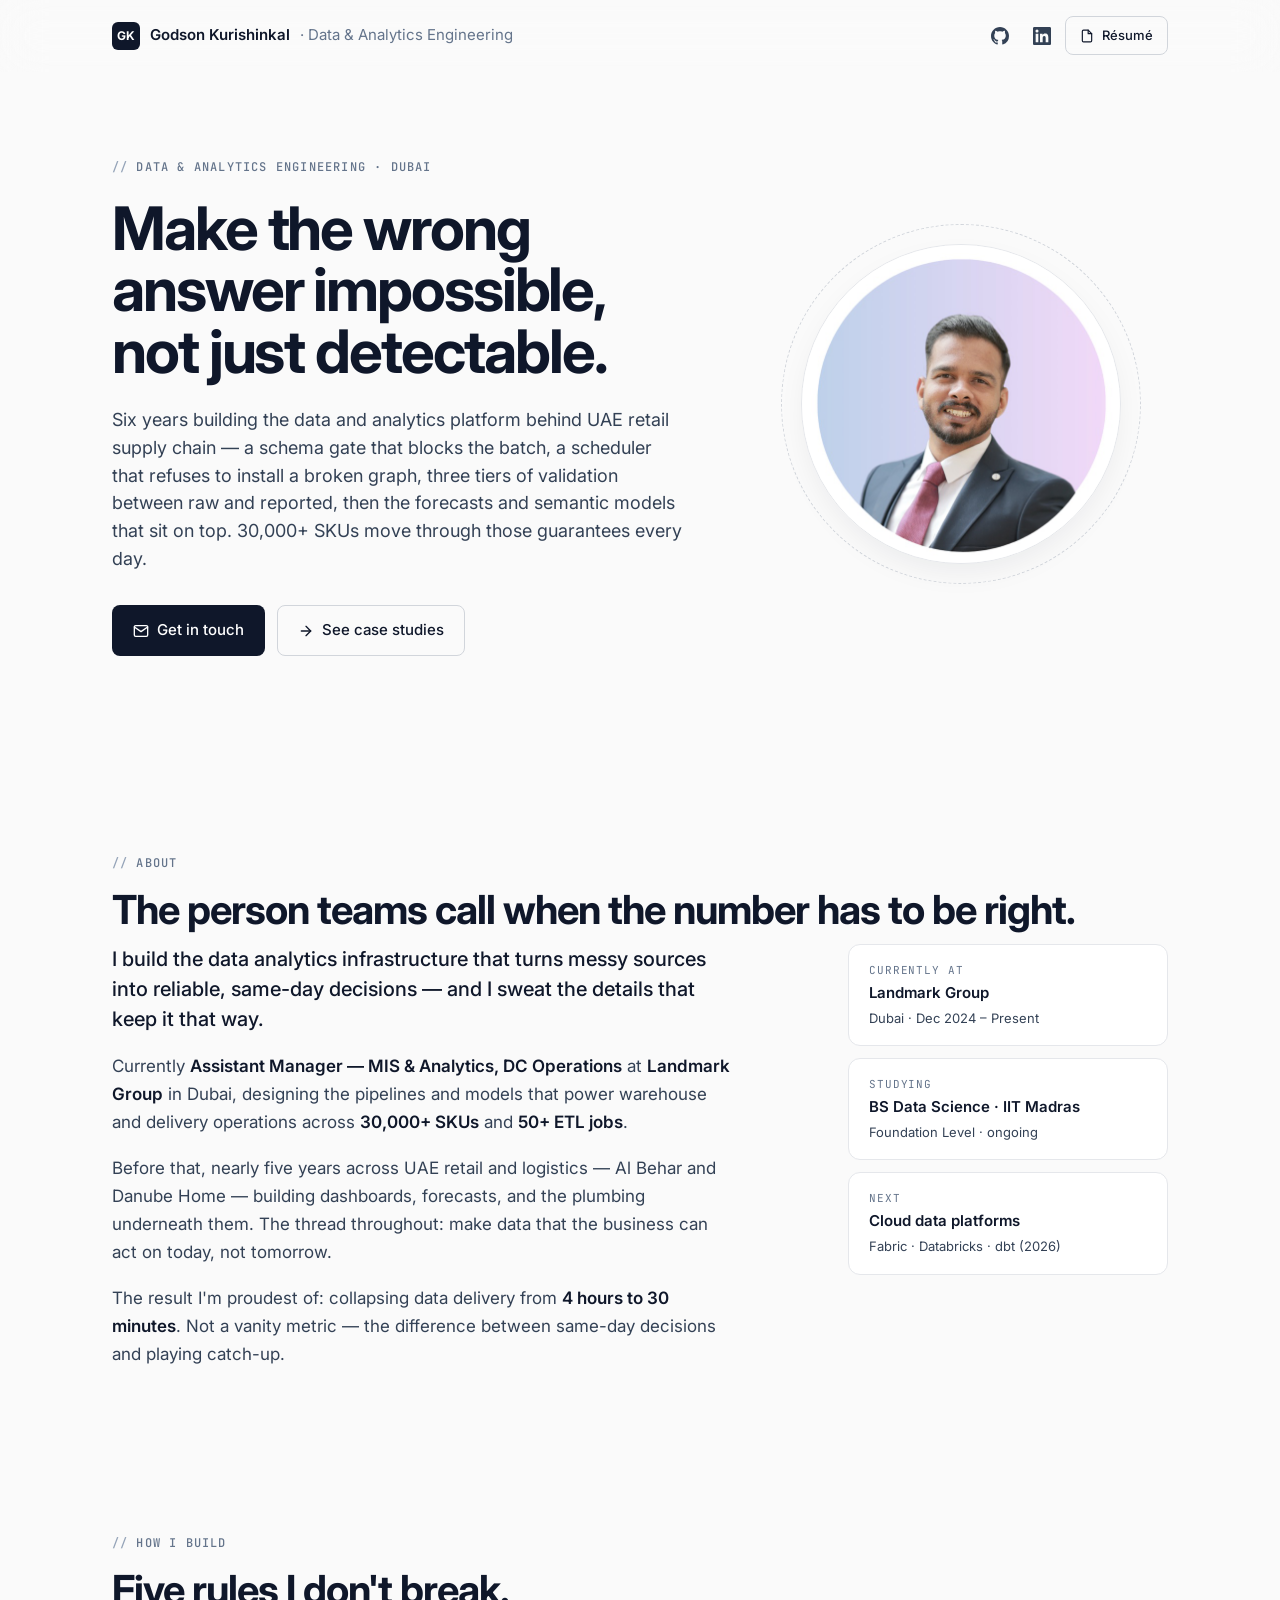
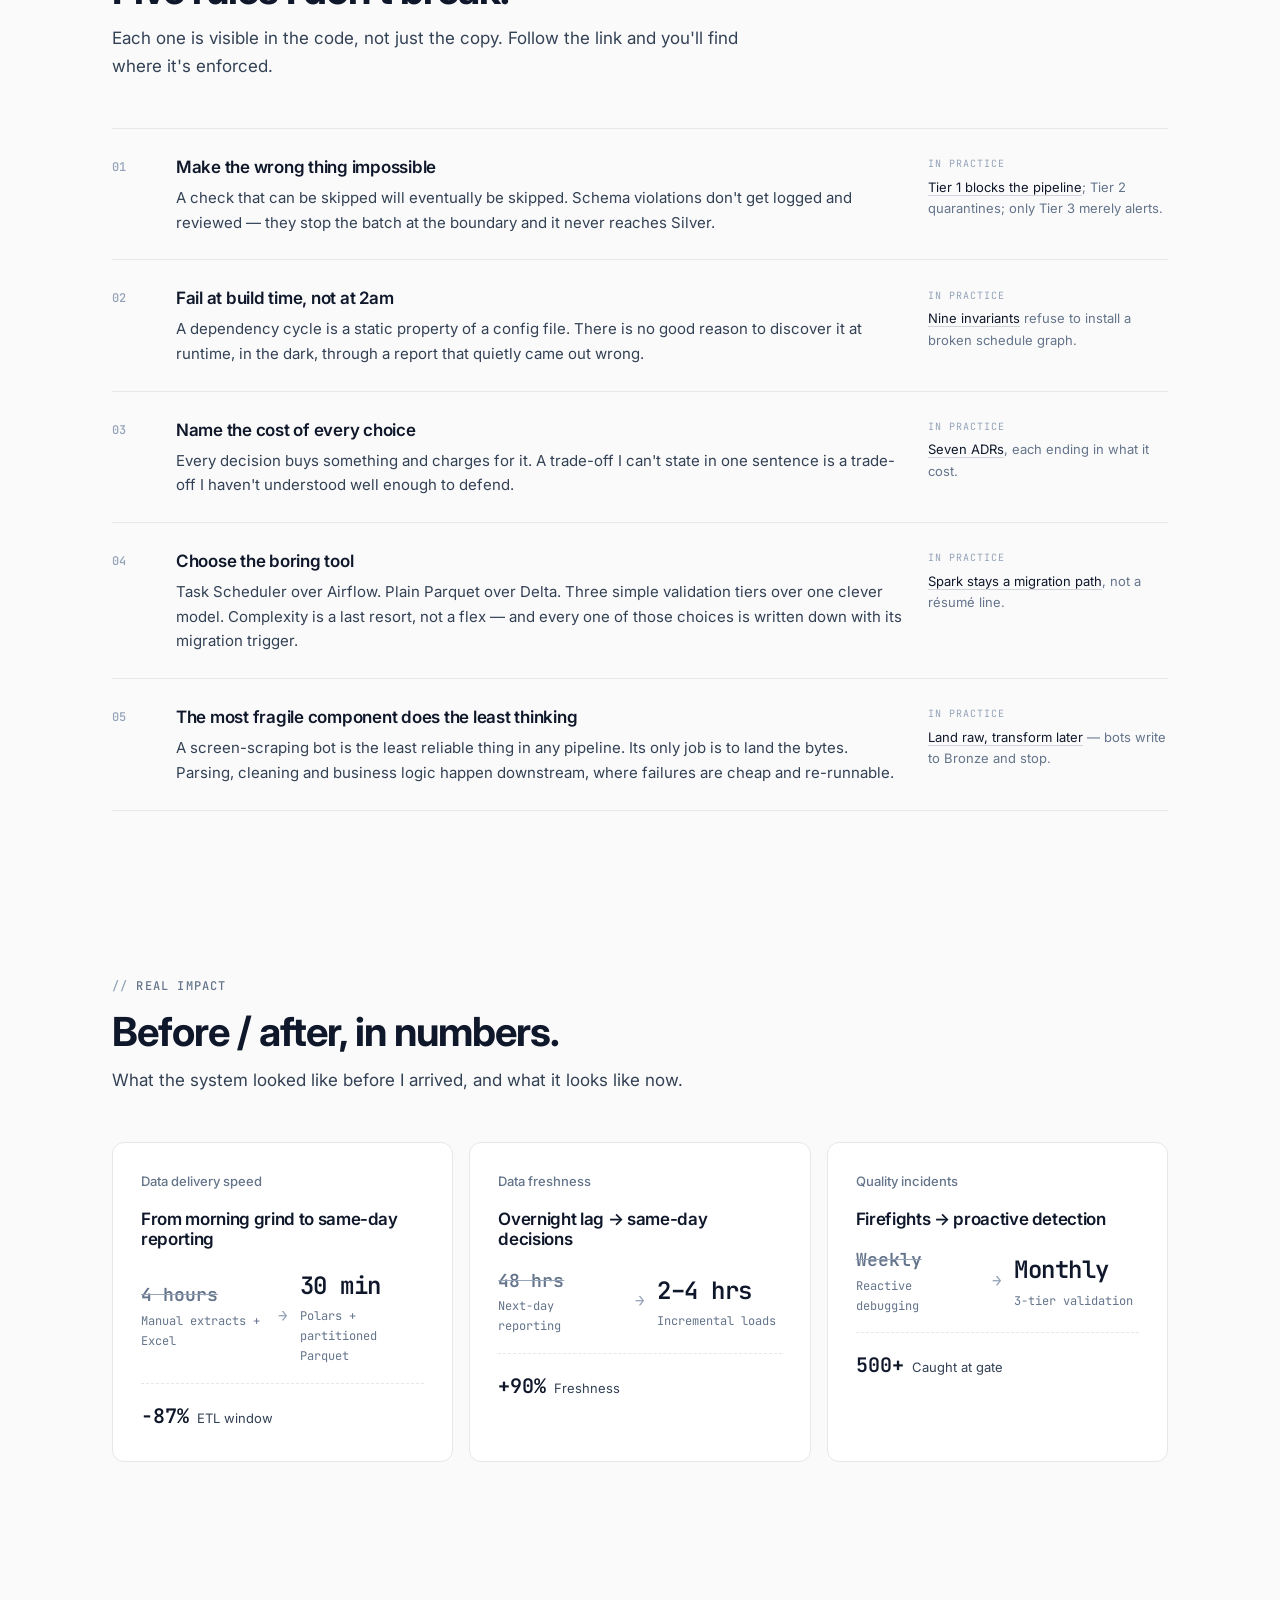
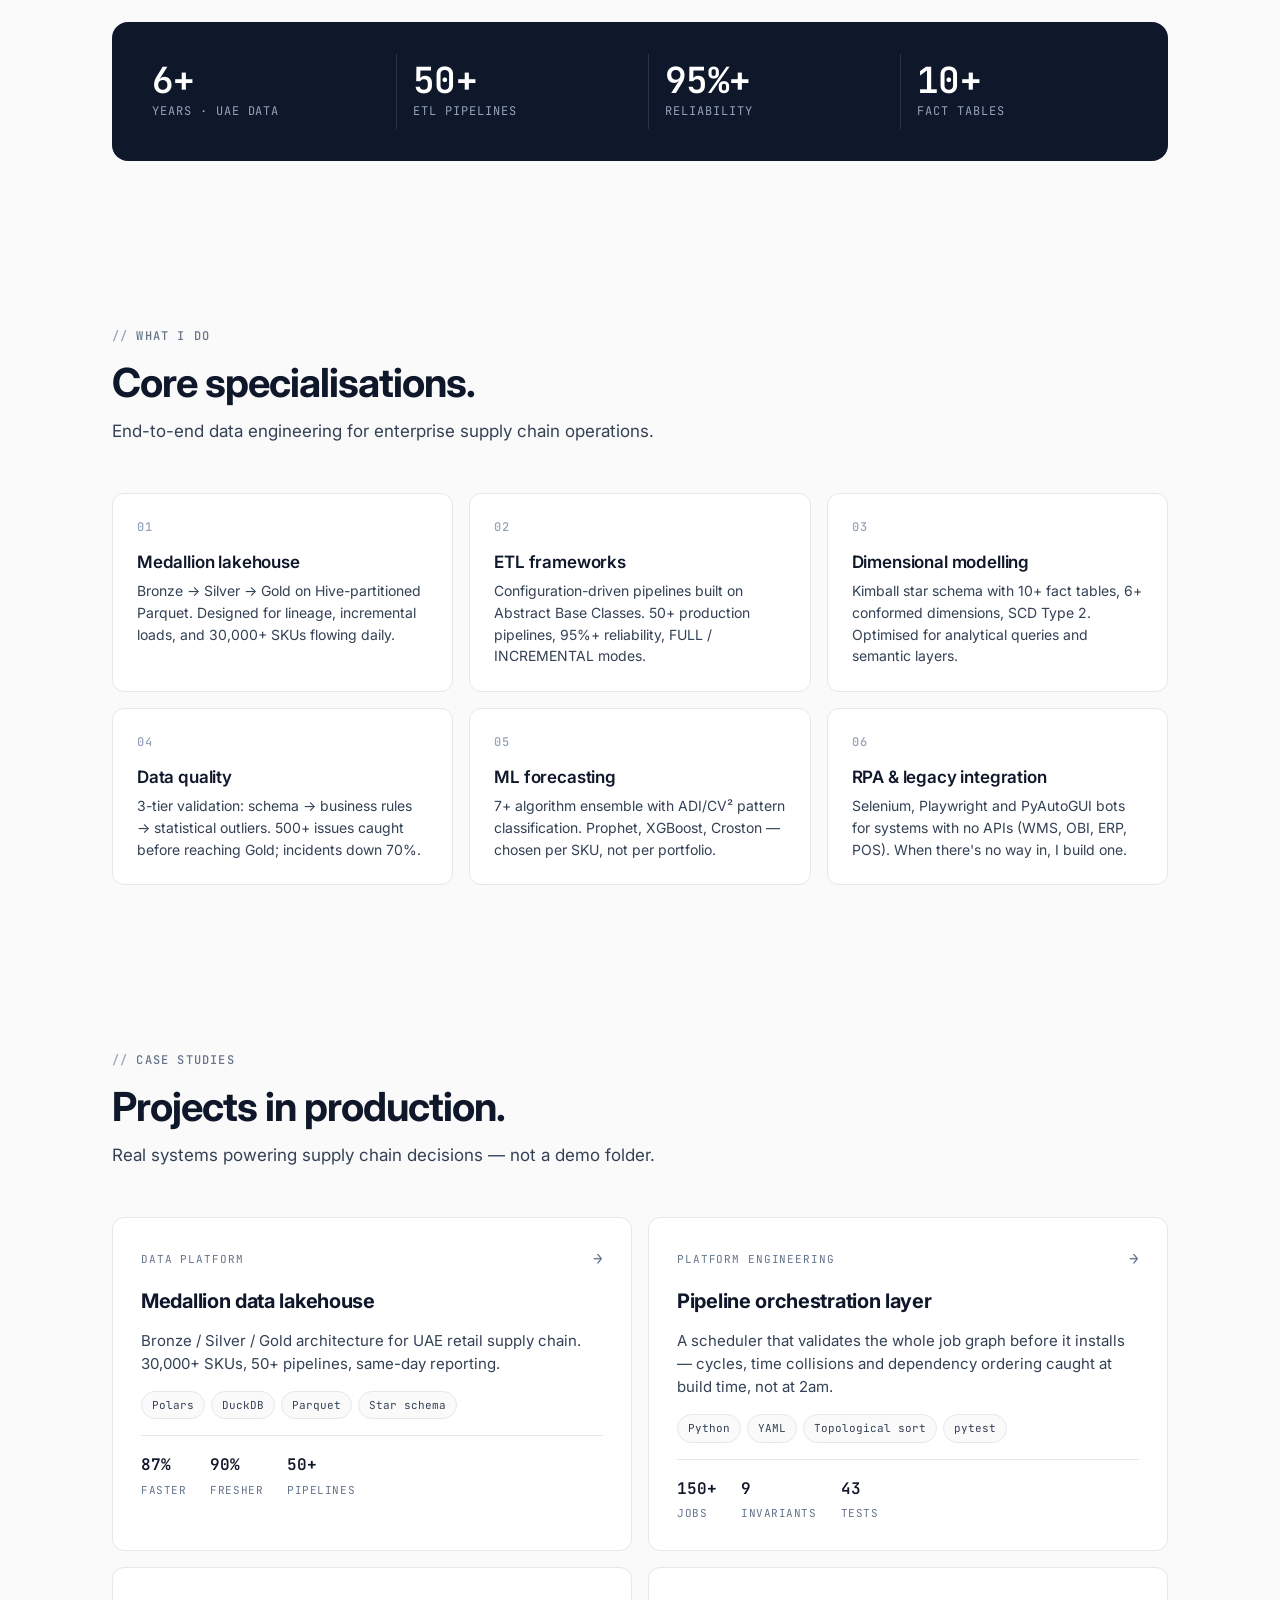
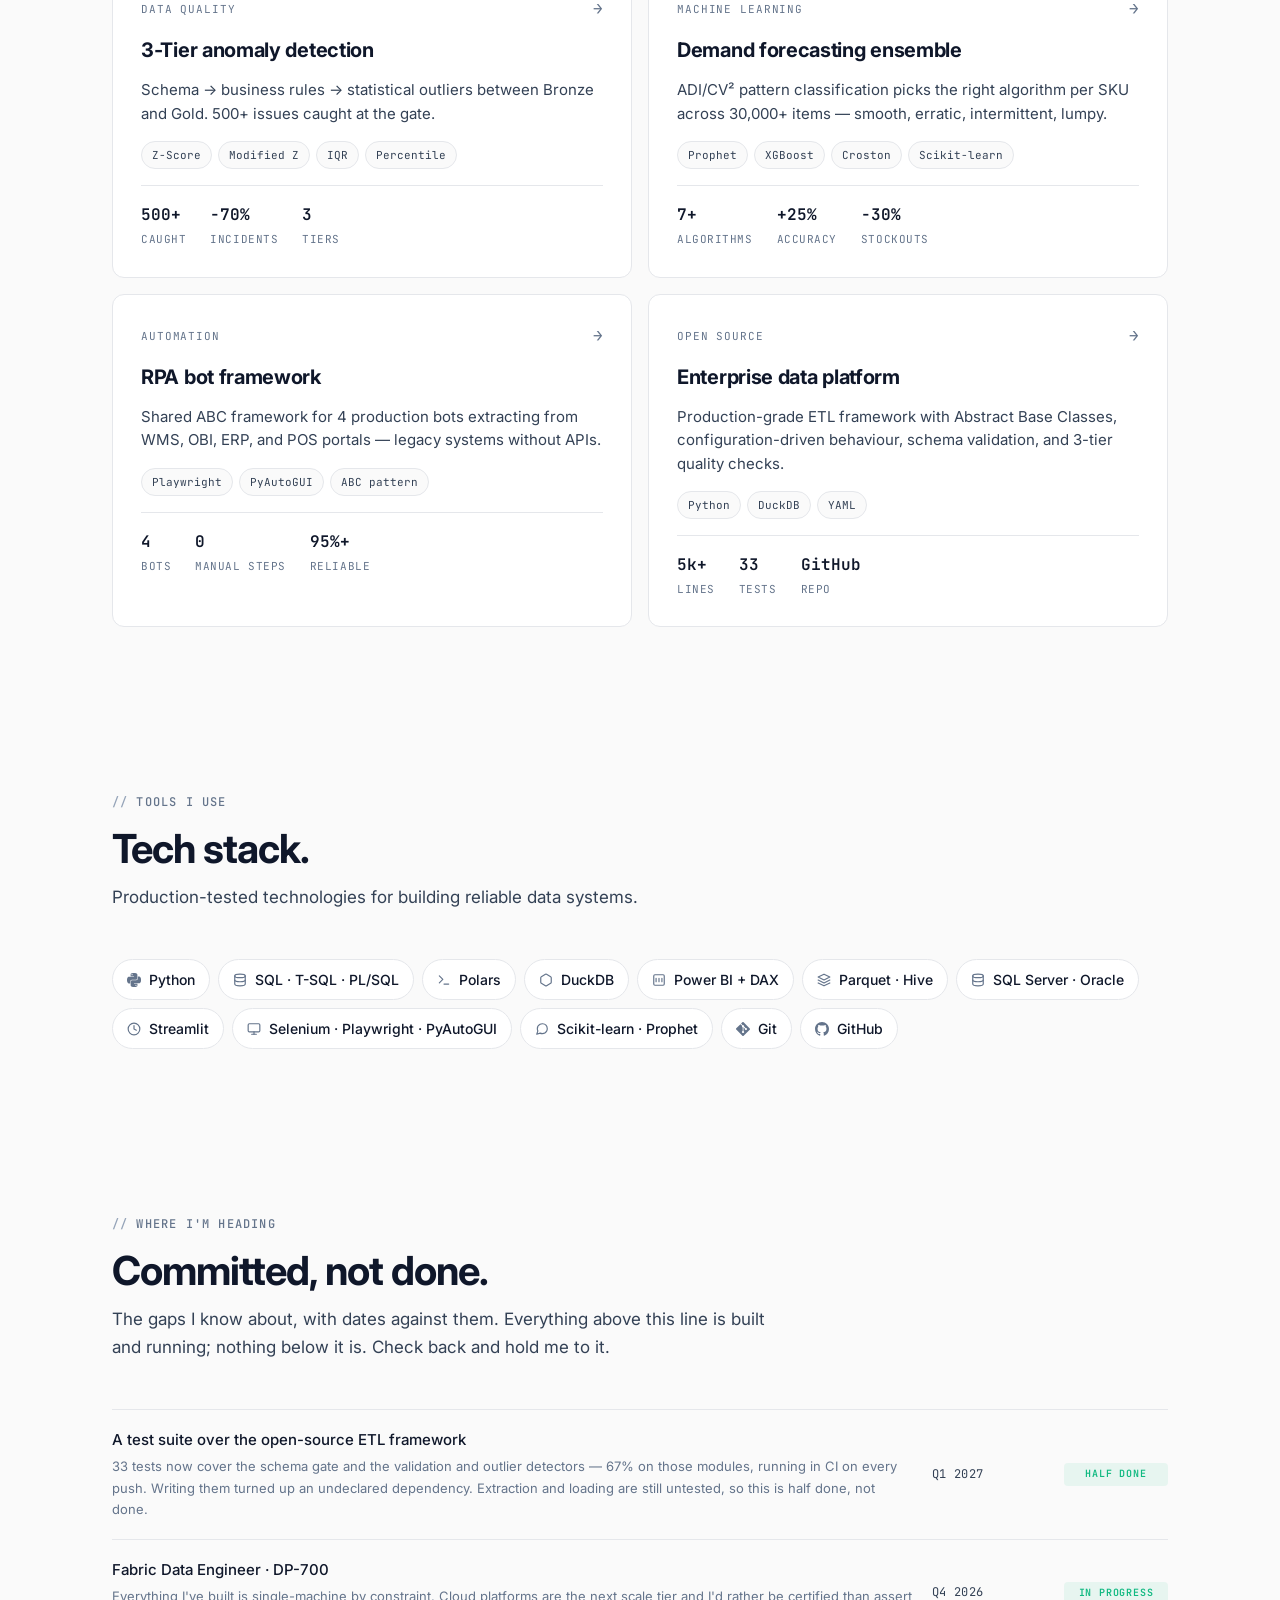
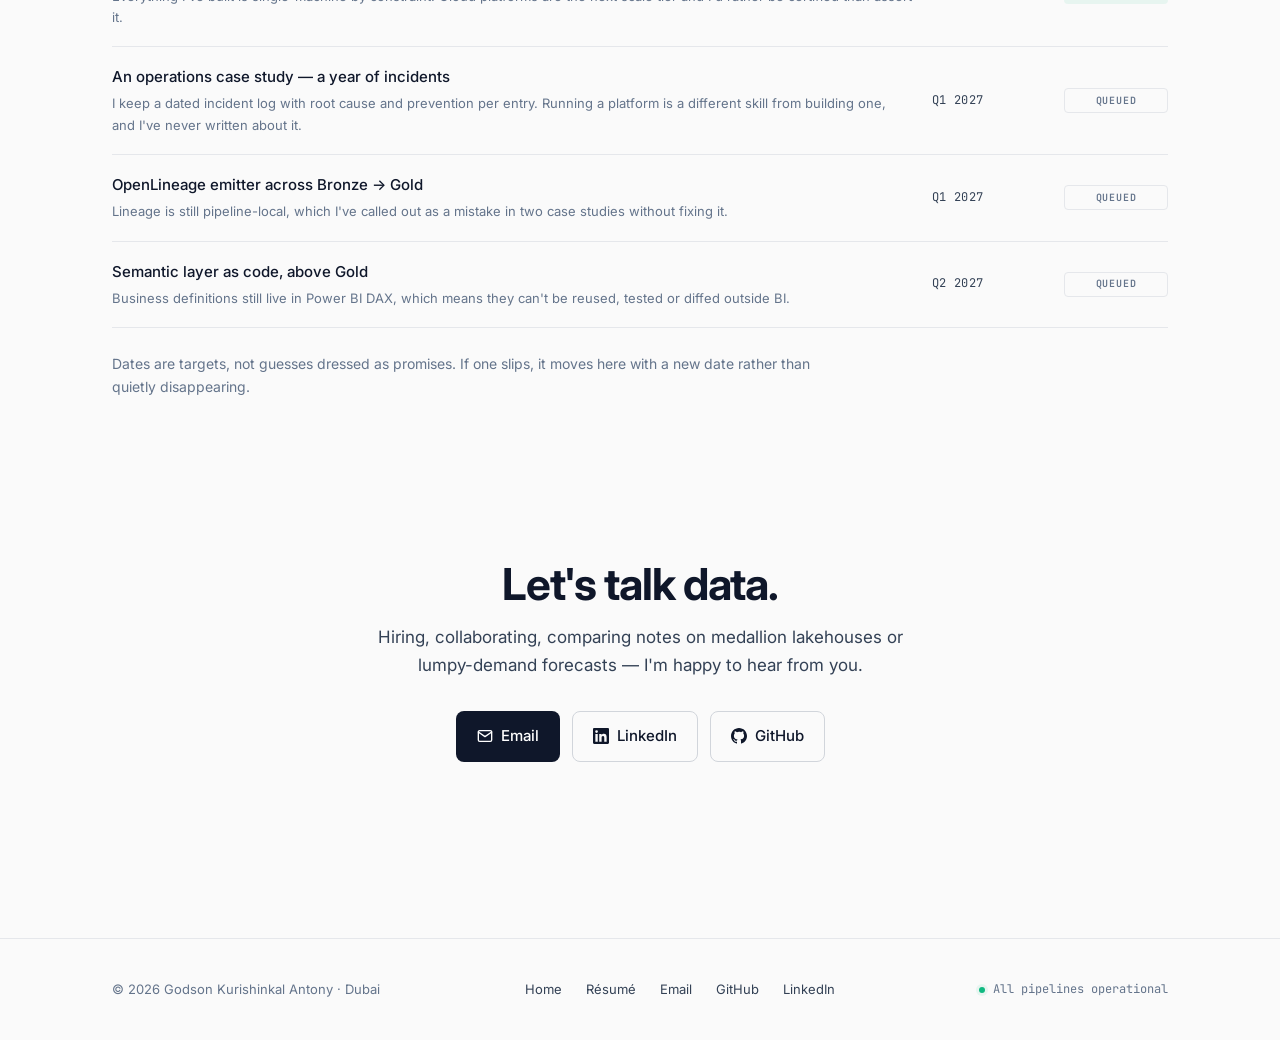
==== commit b962e468: "Generalise operational detail in case studies and platform docs (#8) * docs: generalise operational " ====
--- a/index.html
+++ b/index.html
@@ -49,6 +49,7 @@
       "url": "https://godsonkurishinkal.github.io/data-engineering-portfolio/",
       "image": "https://godsonkurishinkal.github.io/data-engineering-portfolio/assets/images/profile.jpg",
       "email": "mailto:godson.kurishinkal@gmail.com",
+      "telephone": "+971505276062",
       "address": {"@type": "PostalAddress", "addressLocality": "Dubai", "addressCountry": "AE"},
       "worksFor": {"@type": "Organization", "name": "Landmark Group"},
       "alumniOf": [
@@ -127,12 +128,12 @@
                 <div class="about-chip">
                     <span class="about-chip-label">Studying</span>
                     <span class="about-chip-value">BS Data Science · IIT Madras</span>
-                    <span class="about-chip-sub">Diploma Level · ongoing</span>
+                    <span class="about-chip-sub">Foundation Level · ongoing</span>
                 </div>
                 <div class="about-chip">
                     <span class="about-chip-label">Next</span>
                     <span class="about-chip-value">Cloud data platforms</span>
-                    <span class="about-chip-sub">Databricks · Azure · dbt</span>
+                    <span class="about-chip-sub">Fabric · Databricks · dbt (2026)</span>
                 </div>
             </aside>
         </div>
@@ -348,7 +349,7 @@
                     <span class="project-card-pill">pytest</span>
                 </div>
                 <div class="project-card-metrics">
-                    <div class="project-card-metric"><span class="project-card-metric-val">166</span><span class="project-card-metric-label">Jobs</span></div>
+                    <div class="project-card-metric"><span class="project-card-metric-val">150+</span><span class="project-card-metric-label">Jobs</span></div>
                     <div class="project-card-metric"><span class="project-card-metric-val">9</span><span class="project-card-metric-label">Invariants</span></div>
                     <div class="project-card-metric"><span class="project-card-metric-val">43</span><span class="project-card-metric-label">Tests</span></div>
                 </div>
@@ -465,11 +466,11 @@
             </div>
             <div class="commit">
                 <div>
-                    <div class="commit-name">Databricks Data Engineer Associate</div>
+                    <div class="commit-name">Fabric Data Engineer · DP-700</div>
                     <div class="commit-why">Everything I've built is single-machine by constraint. Cloud platforms are the next scale tier and I'd rather be certified than assert it.</div>
                 </div>
-                <div class="commit-by">To be dated</div>
-                <div class="commit-state state-queued">Queued</div>
+                <div class="commit-by">Q4 2026</div>
+                <div class="commit-state state-active">In progress</div>
             </div>
             <div class="commit">
                 <div>
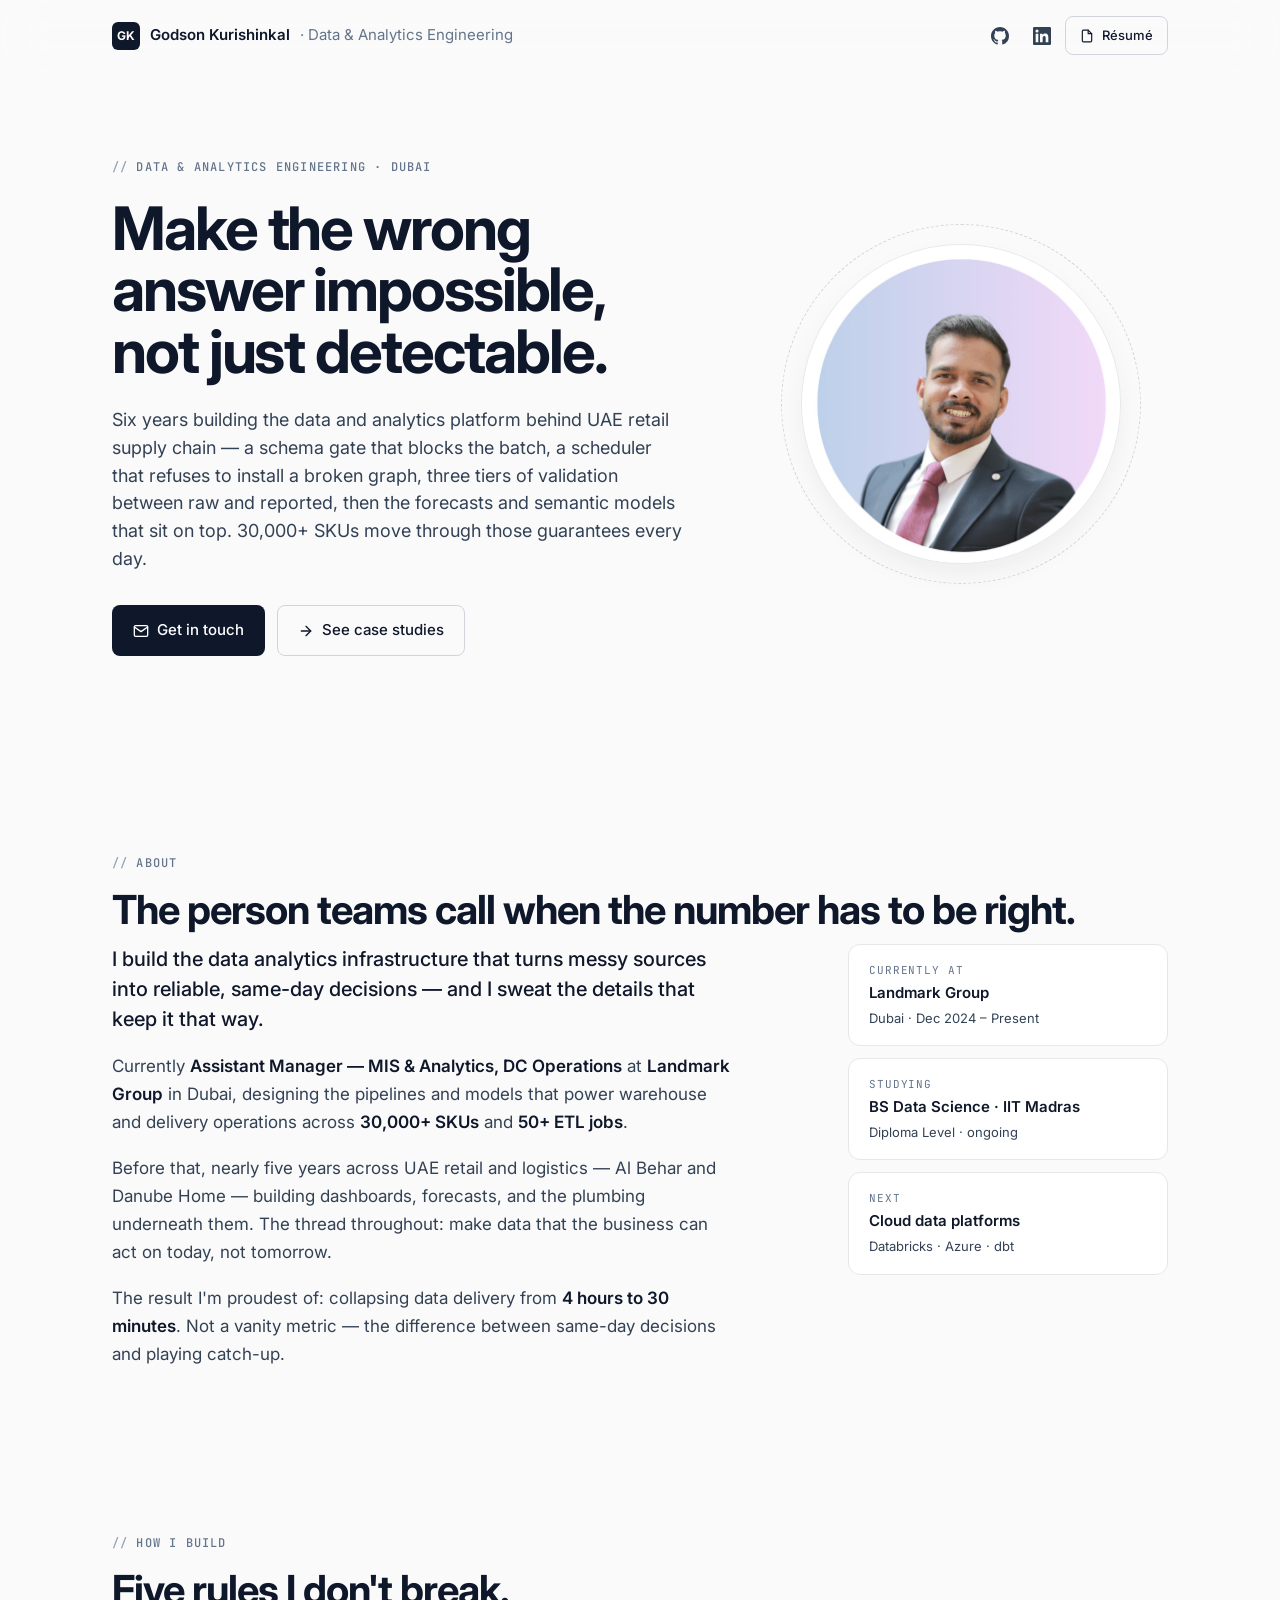
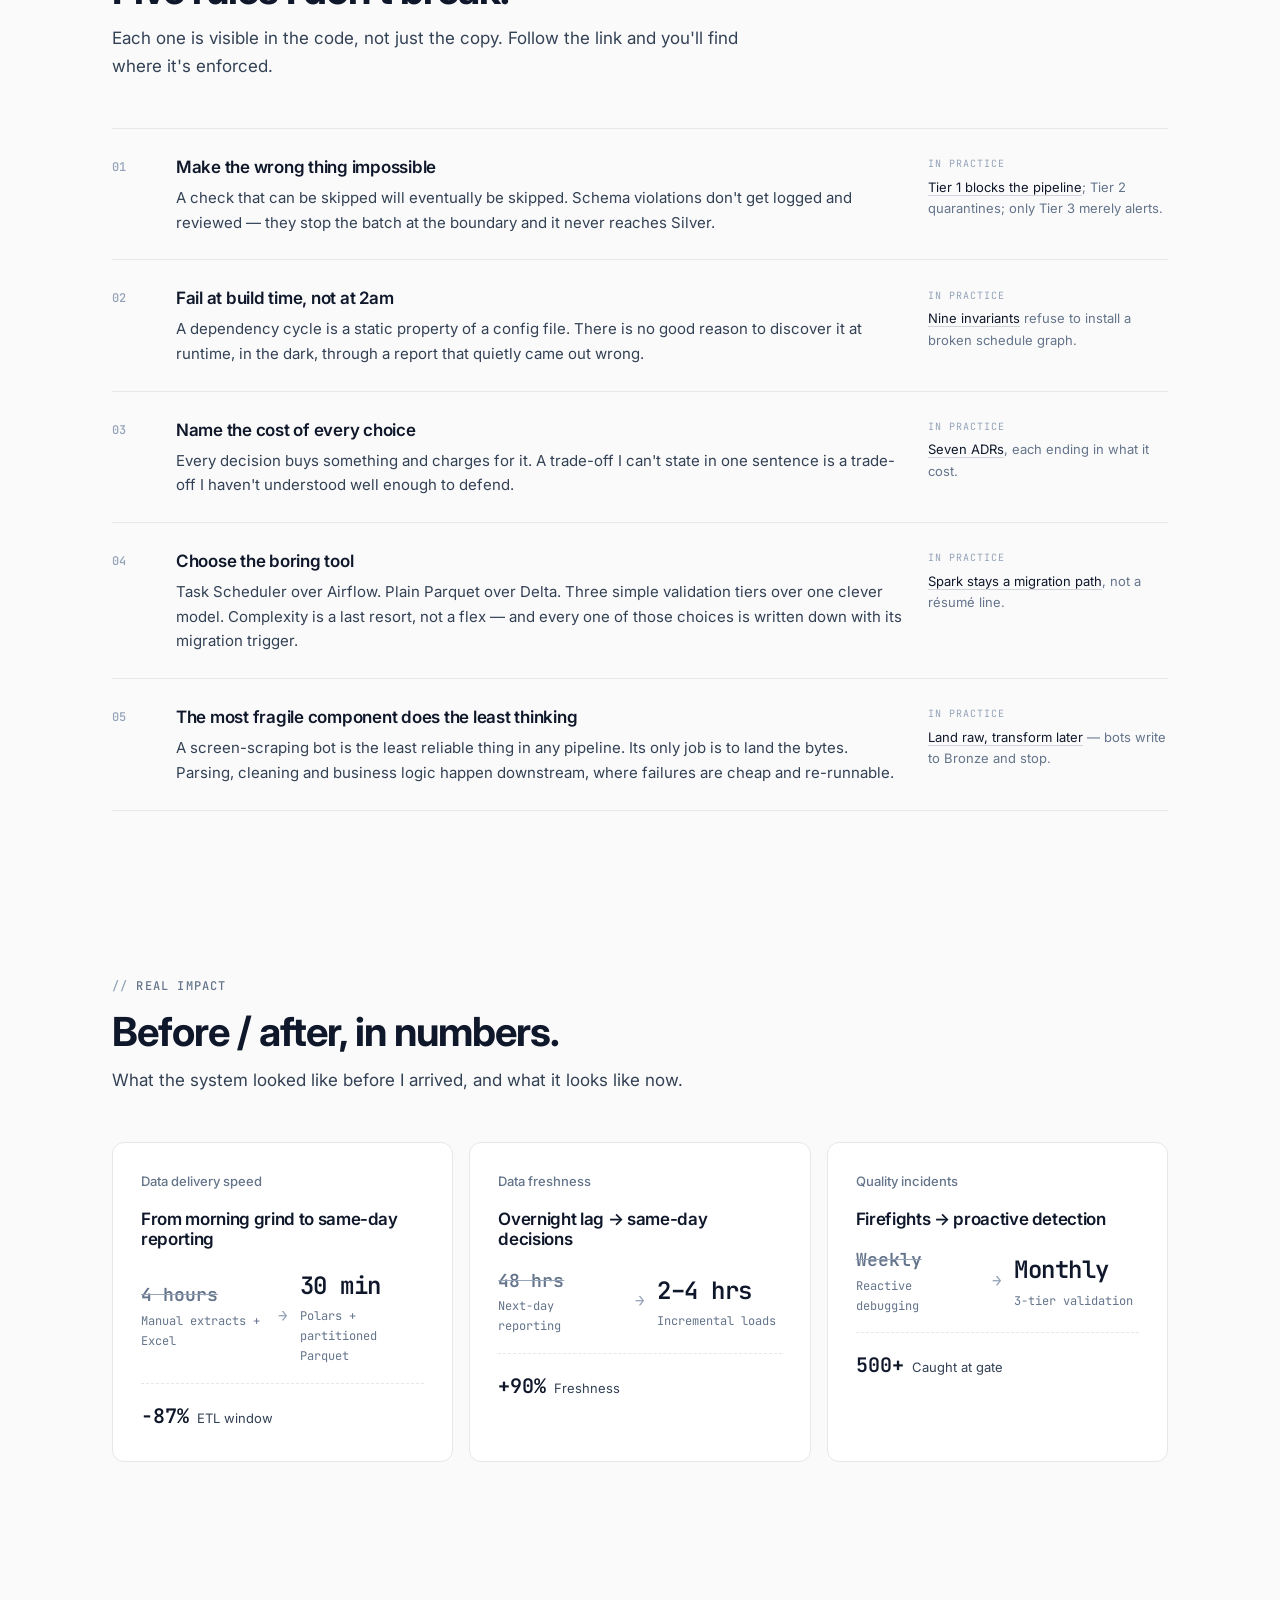
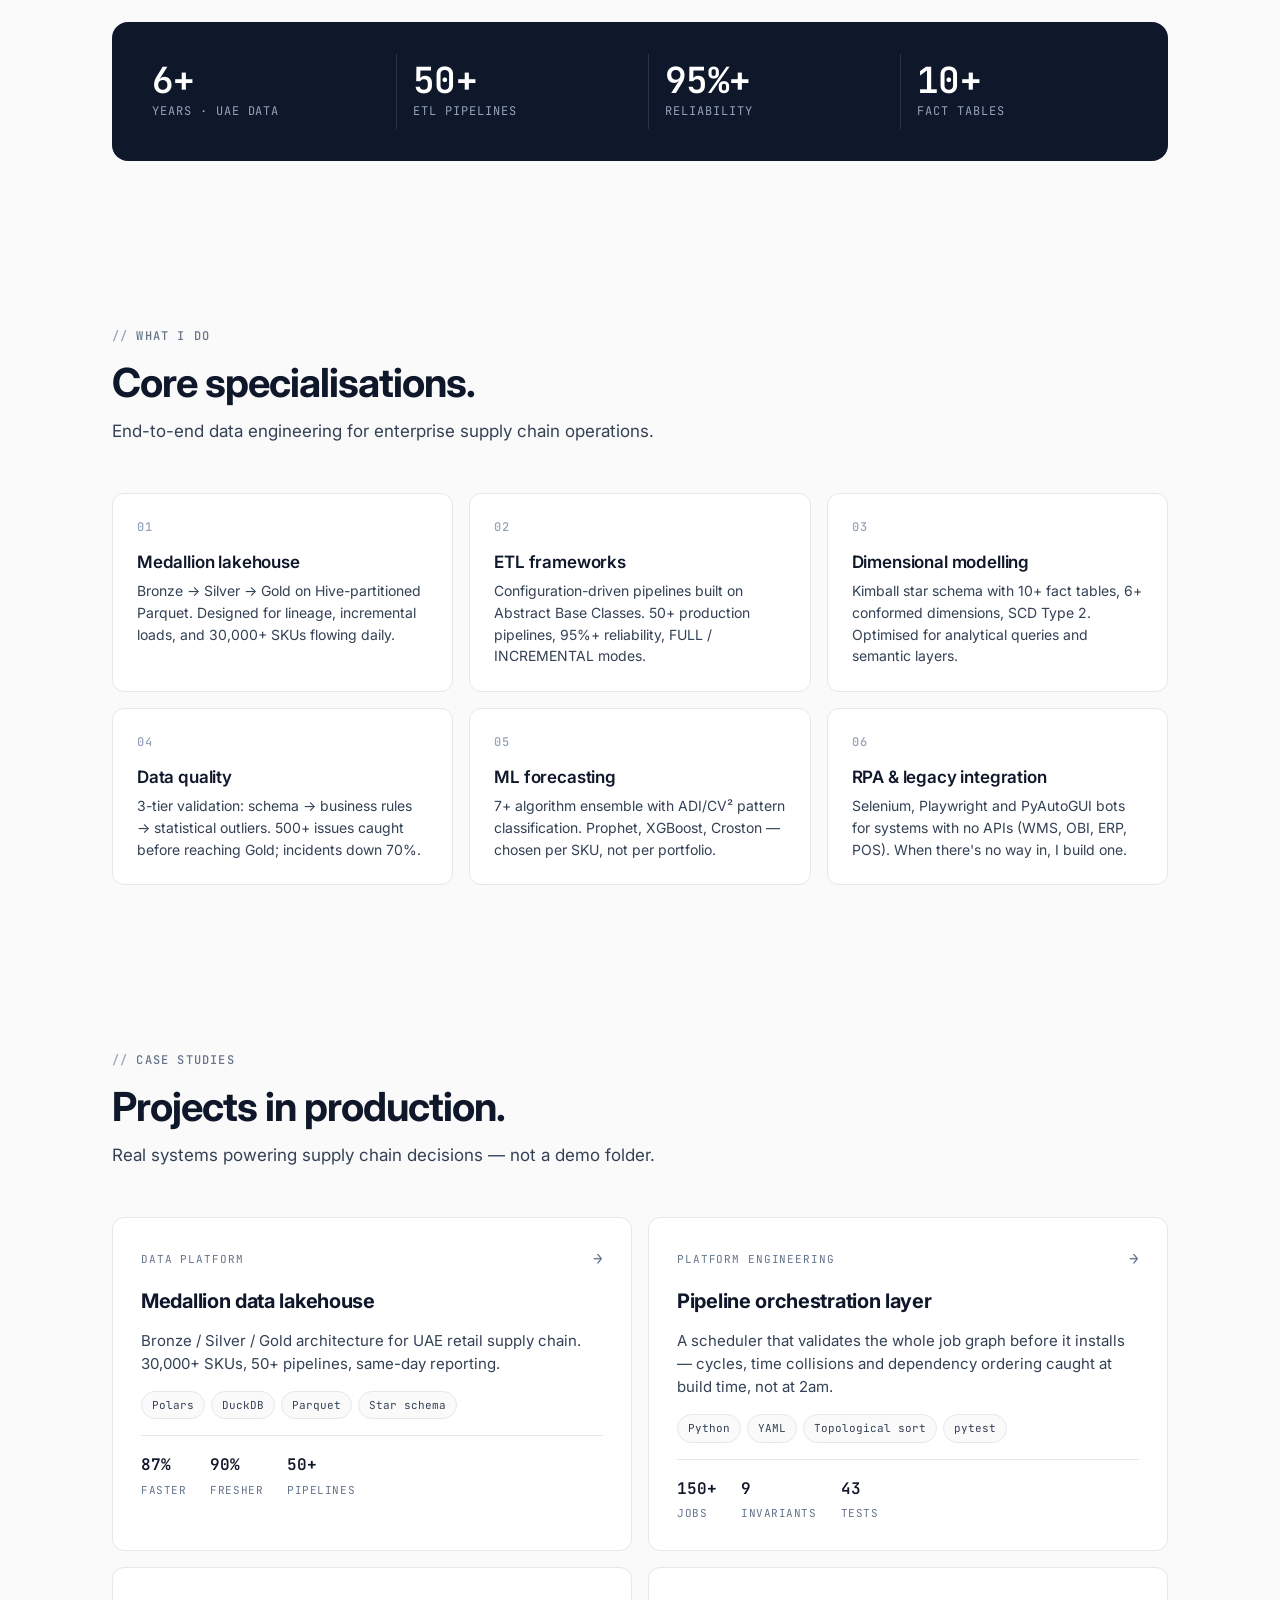
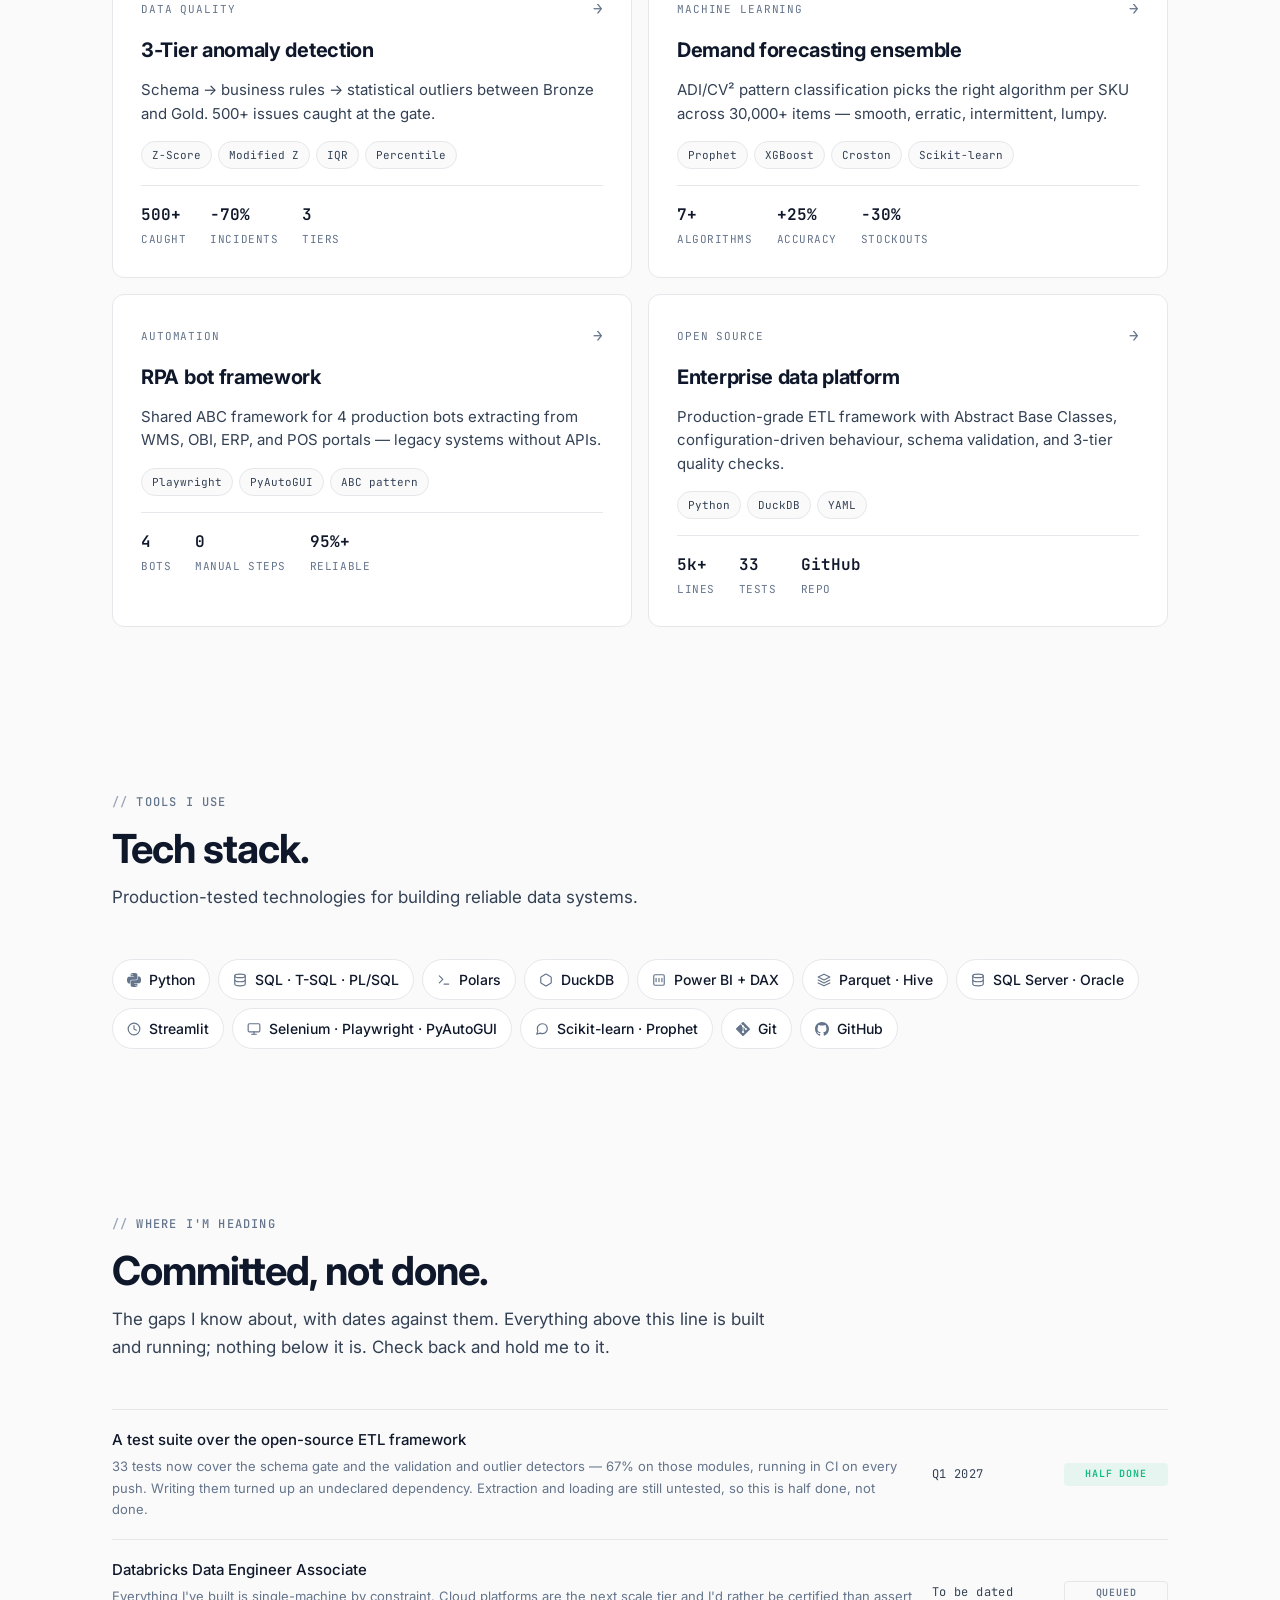
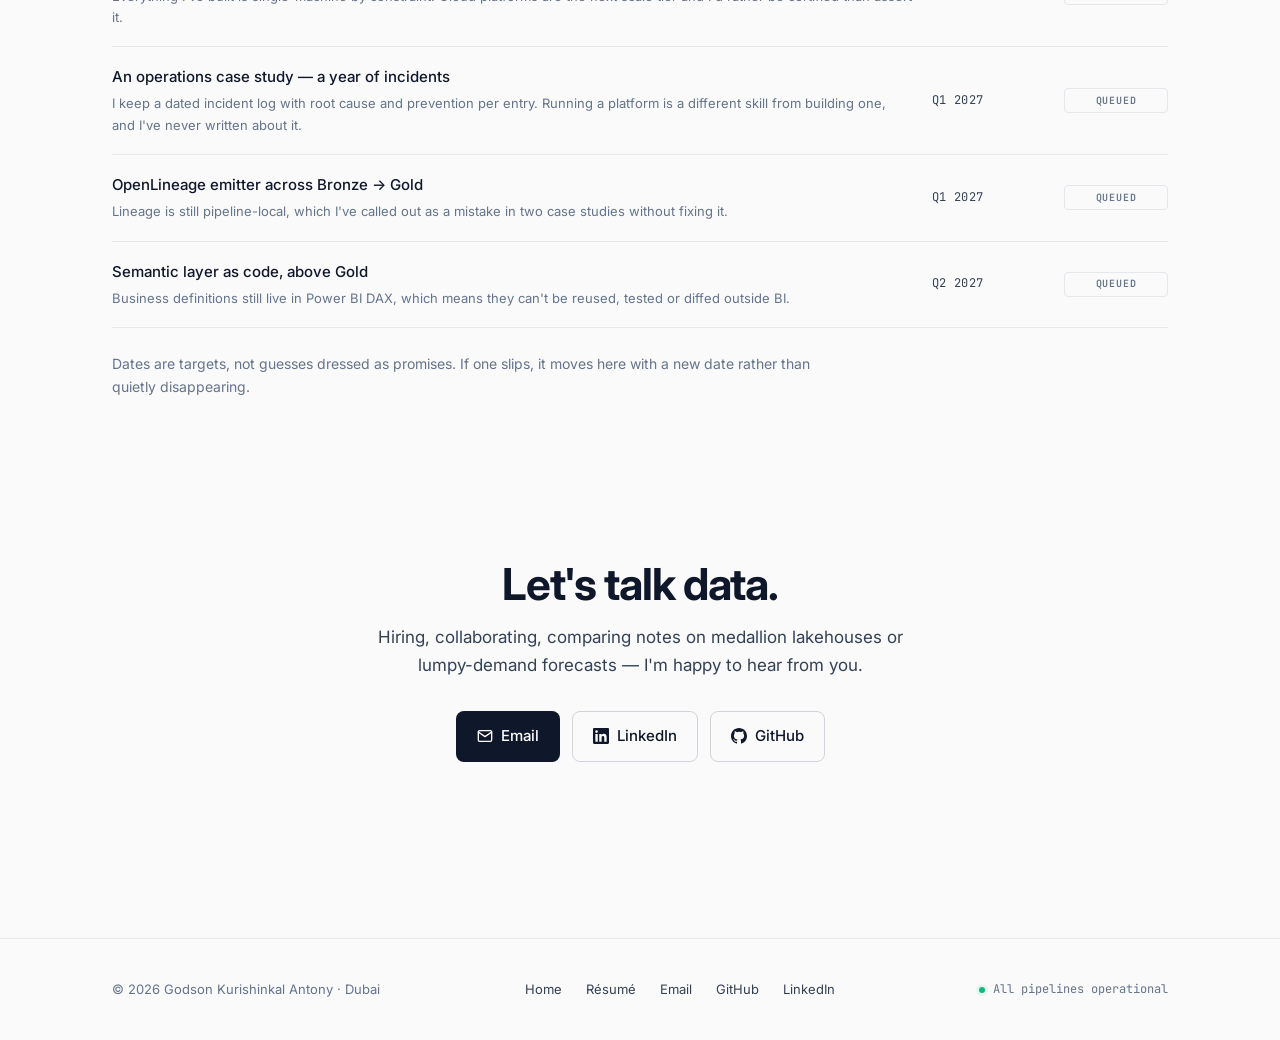
==== commit fd5a36bc: "Merge remote-tracking branch 'origin/main' into chore/education-certification-contact # Conflicts: #" ====
--- a/index.html
+++ b/index.html
@@ -49,7 +49,6 @@
       "url": "https://godsonkurishinkal.github.io/data-engineering-portfolio/",
       "image": "https://godsonkurishinkal.github.io/data-engineering-portfolio/assets/images/profile.jpg",
       "email": "mailto:godson.kurishinkal@gmail.com",
-      "telephone": "+971505276062",
       "address": {"@type": "PostalAddress", "addressLocality": "Dubai", "addressCountry": "AE"},
       "worksFor": {"@type": "Organization", "name": "Landmark Group"},
       "alumniOf": [
@@ -128,12 +127,12 @@
                 <div class="about-chip">
                     <span class="about-chip-label">Studying</span>
                     <span class="about-chip-value">BS Data Science · IIT Madras</span>
-                    <span class="about-chip-sub">Foundation Level · ongoing</span>
+                    <span class="about-chip-sub">Diploma Level · ongoing</span>
                 </div>
                 <div class="about-chip">
                     <span class="about-chip-label">Next</span>
                     <span class="about-chip-value">Cloud data platforms</span>
-                    <span class="about-chip-sub">Fabric · Databricks · dbt (2026)</span>
+                    <span class="about-chip-sub">Databricks · Azure · dbt</span>
                 </div>
             </aside>
         </div>
@@ -466,11 +465,11 @@
             </div>
             <div class="commit">
                 <div>
-                    <div class="commit-name">Fabric Data Engineer · DP-700</div>
+                    <div class="commit-name">Databricks Data Engineer Associate</div>
                     <div class="commit-why">Everything I've built is single-machine by constraint. Cloud platforms are the next scale tier and I'd rather be certified than assert it.</div>
                 </div>
-                <div class="commit-by">Q4 2026</div>
-                <div class="commit-state state-active">In progress</div>
+                <div class="commit-by">To be dated</div>
+                <div class="commit-state state-queued">Queued</div>
             </div>
             <div class="commit">
                 <div>
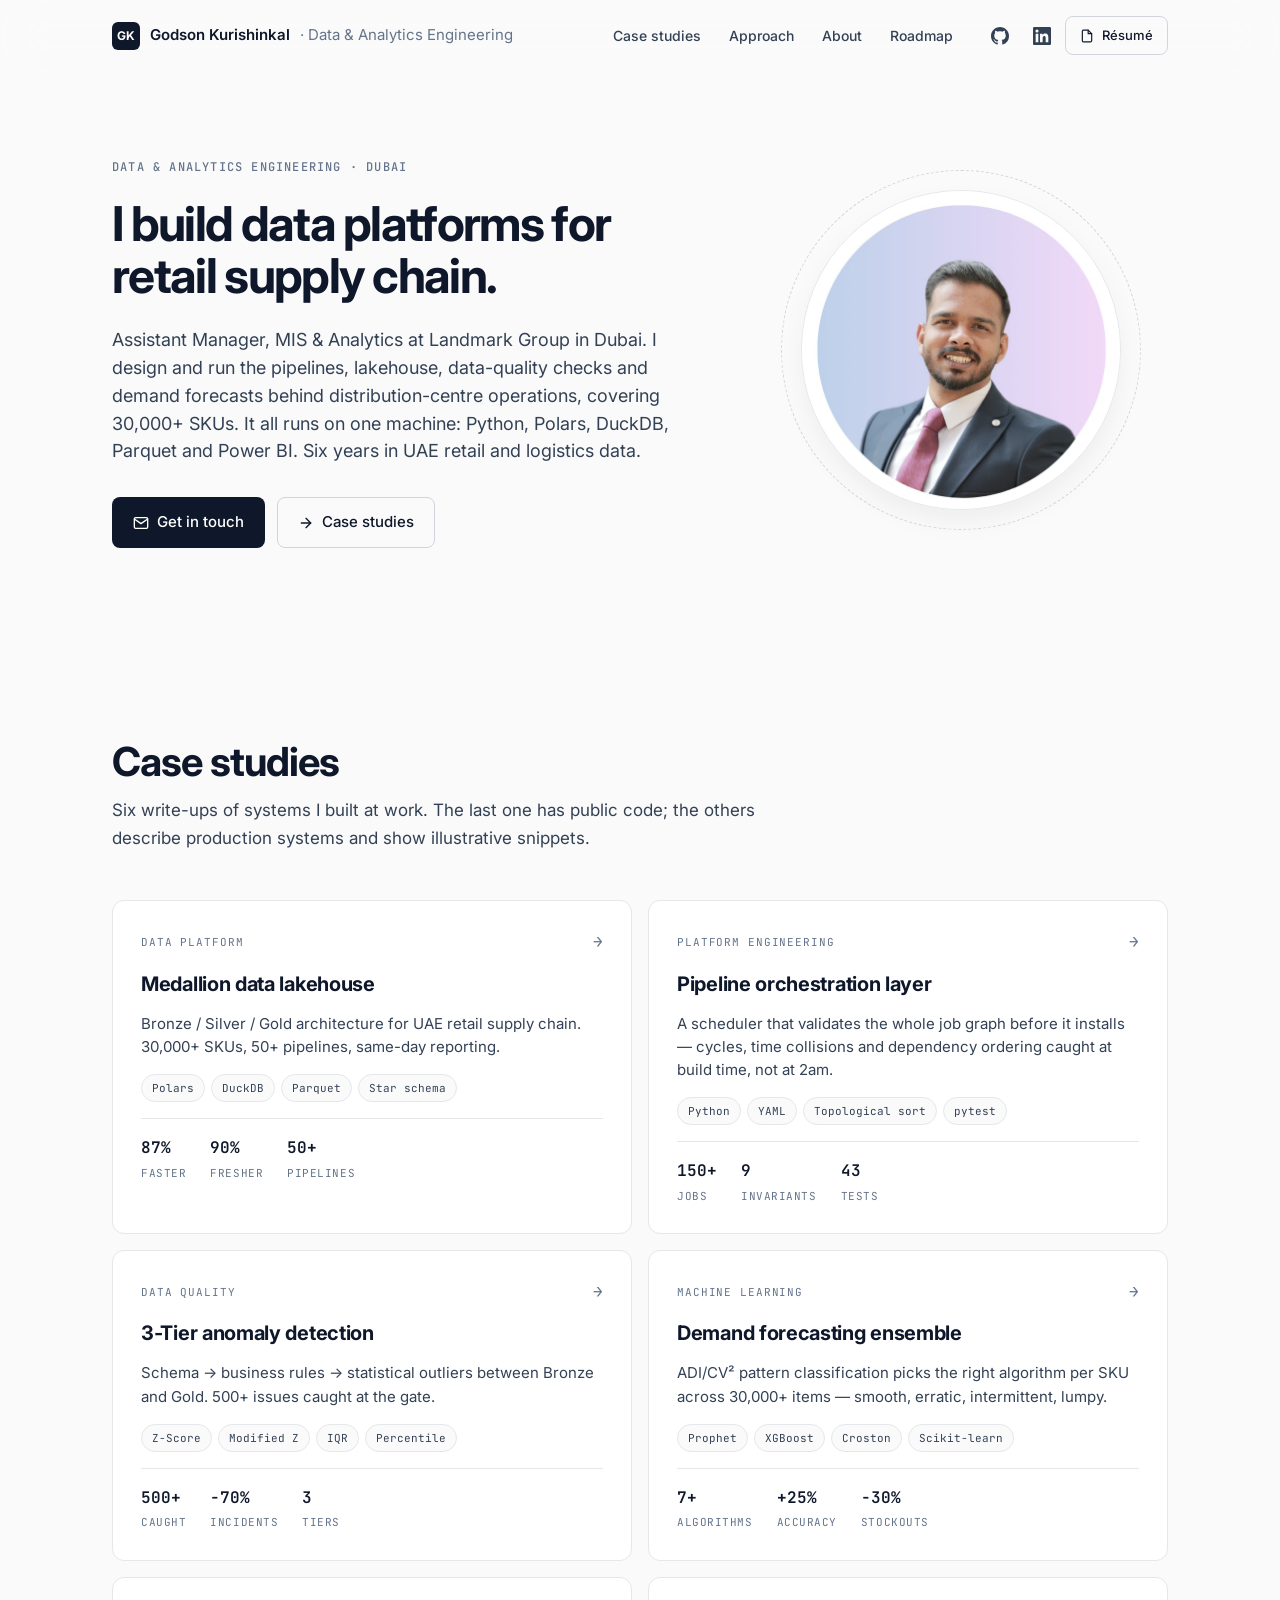
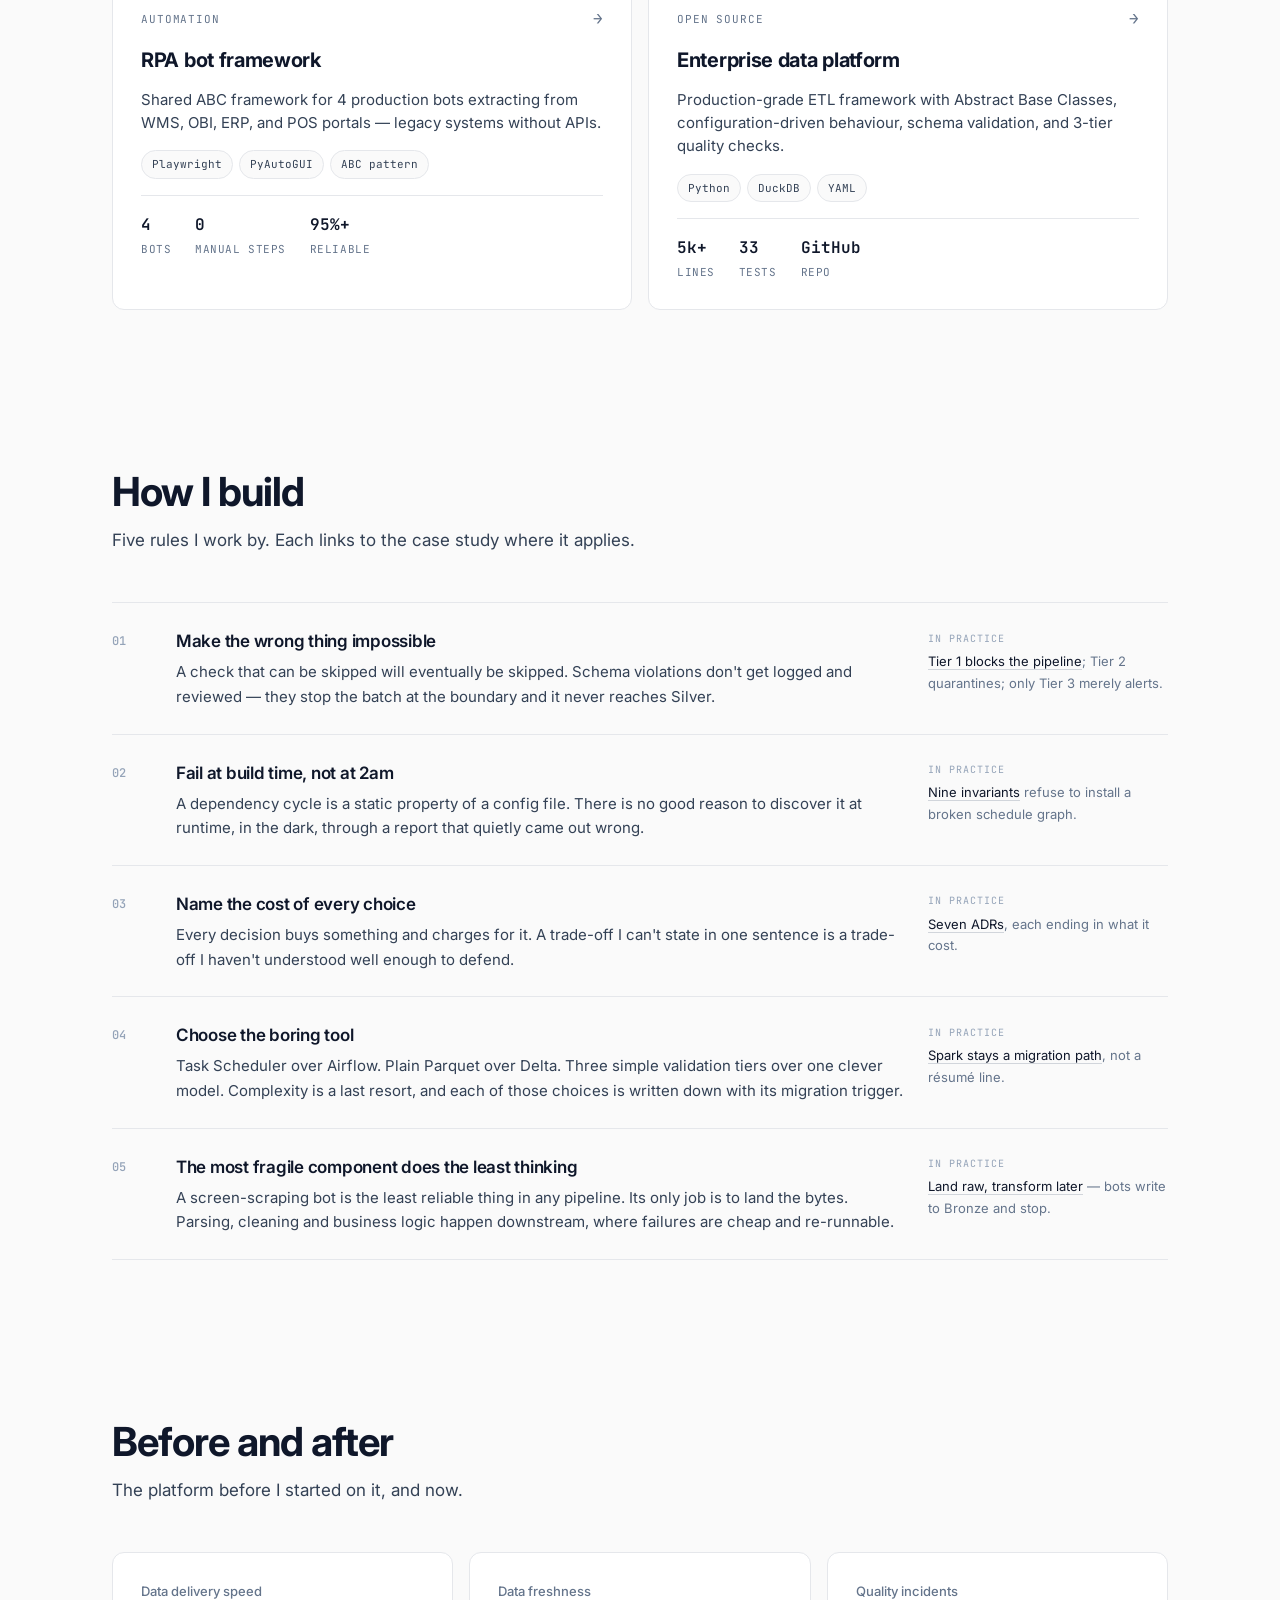
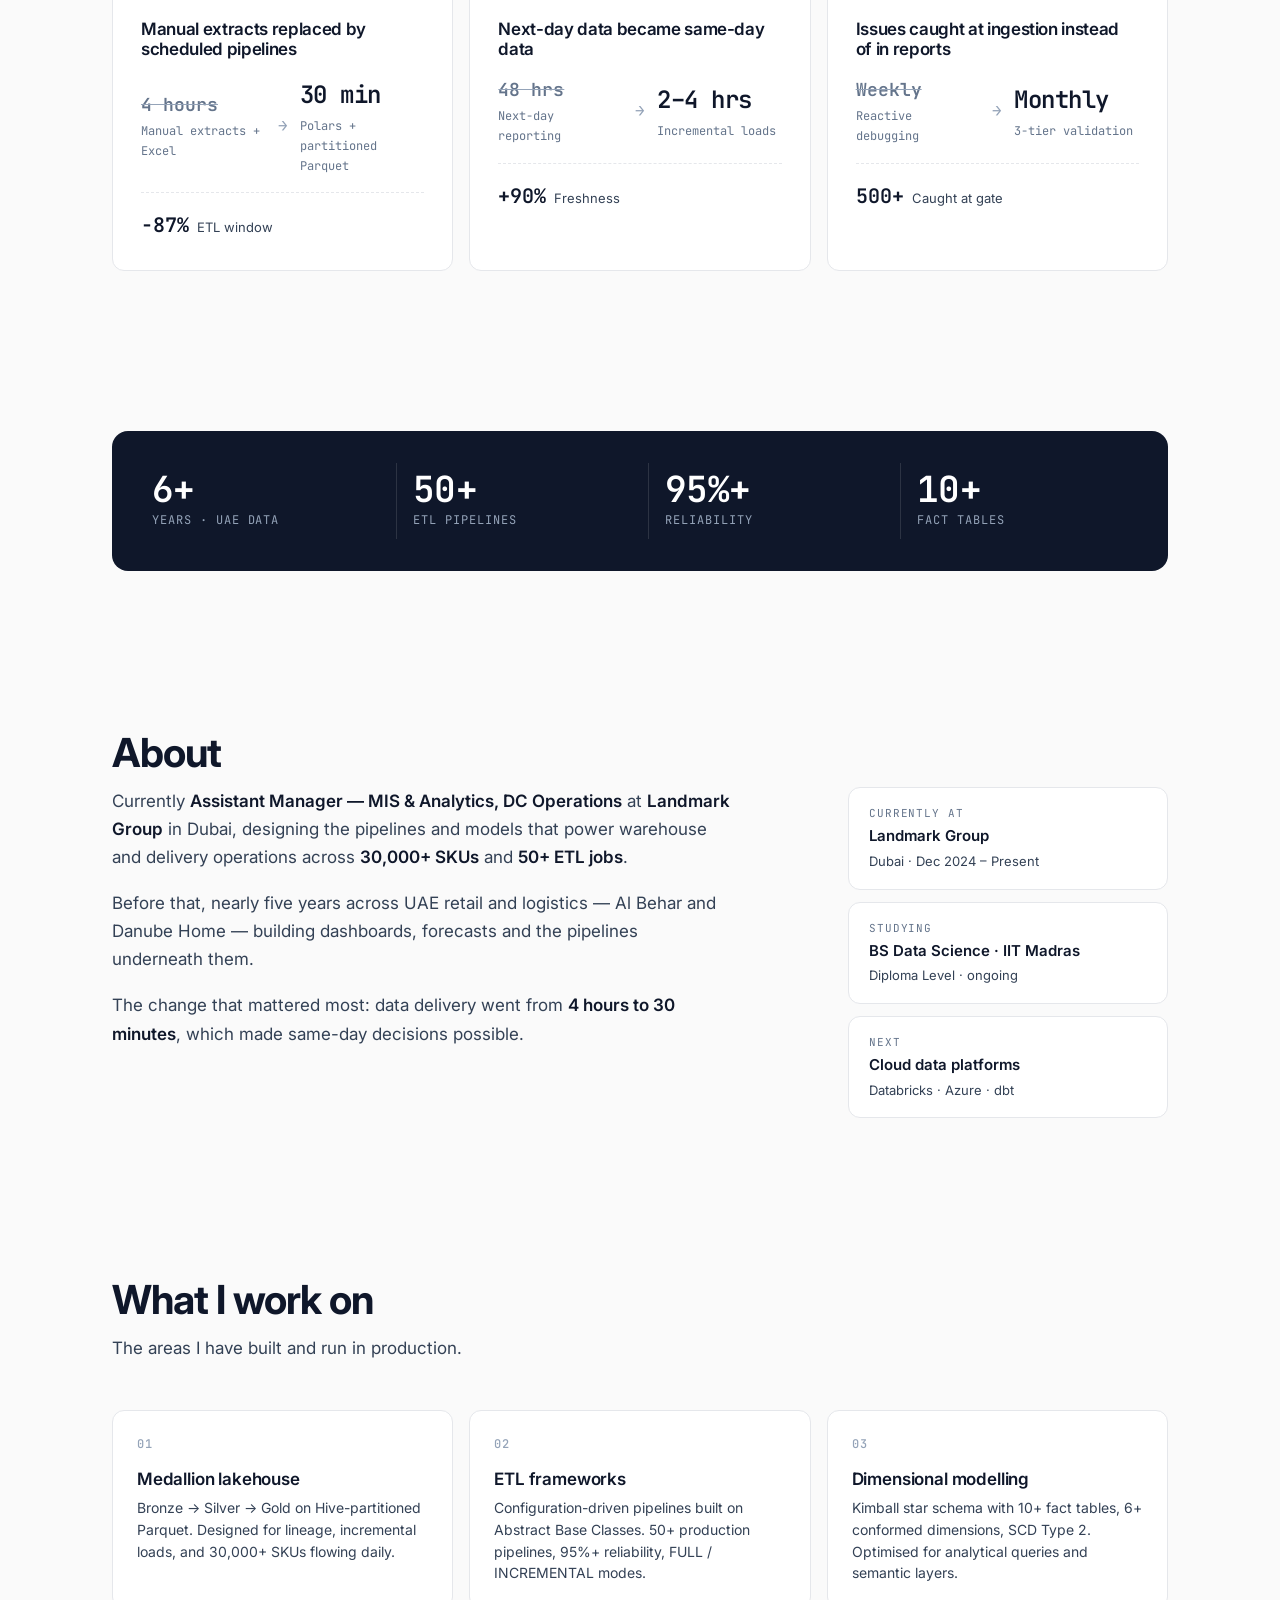
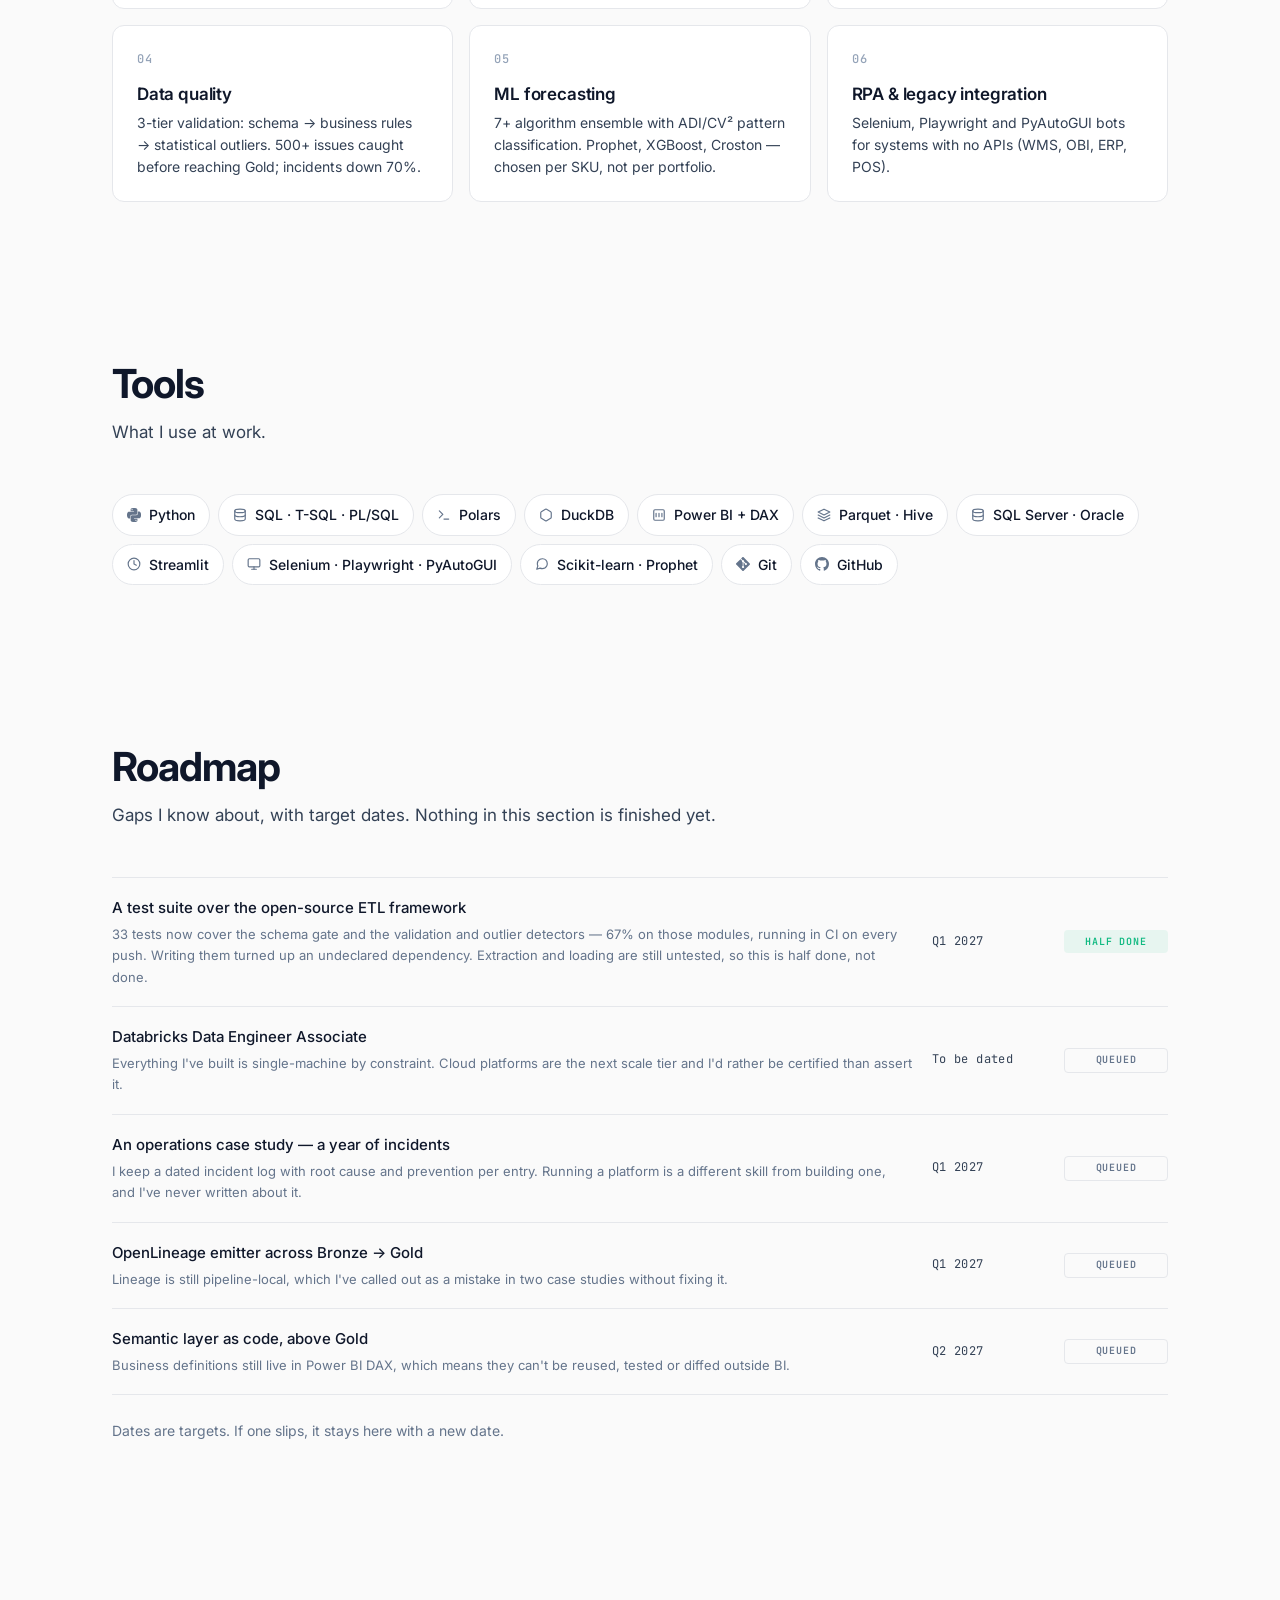
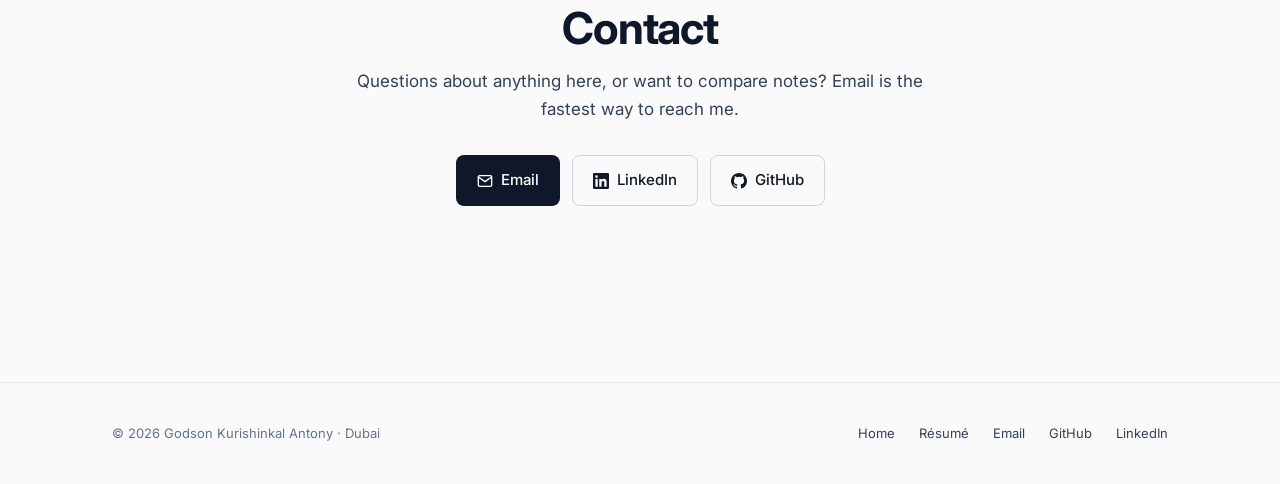
==== commit 28fdadde: "feat: section navigation and plain-language home page Add section links to the top navigation on eve" ====
--- a/index.html
+++ b/index.html
@@ -7,13 +7,13 @@
 
     <!-- SEO -->
     <title>Godson Kurishinkal Antony — Data &amp; Analytics Engineering</title>
-    <meta name="description" content="Data and analytics engineer in Dubai. Six years of UAE retail supply chain platforms where the wrong answer can't get through. Python · SQL · Polars · Power BI.">
+    <meta name="description" content="Data and analytics engineer in Dubai. Six years building data pipelines, lakehouse models, data-quality checks and forecasts for UAE retail supply chain. Python, SQL, Polars, DuckDB, Power BI.">
     <meta name="author" content="Godson Kurishinkal Antony">
     <link rel="canonical" href="https://godsonkurishinkal.github.io/data-engineering-portfolio/">
 
     <!-- Open Graph -->
     <meta property="og:title" content="Godson Kurishinkal Antony — Data &amp; Analytics Engineering">
-    <meta property="og:description" content="Data and analytics platforms where the wrong answer can't get through. Schema gates, install-time validation, three-tier quality, forecasts on top. UAE retail supply chain.">
+    <meta property="og:description" content="Data pipelines, lakehouse models, data-quality checks and demand forecasts for UAE retail supply chain. Case studies and code.">
     <meta property="og:type" content="website">
     <meta property="og:url" content="https://godsonkurishinkal.github.io/data-engineering-portfolio/">
     <meta property="og:image" content="https://godsonkurishinkal.github.io/data-engineering-portfolio/assets/images/og-image.png">
@@ -24,7 +24,7 @@
     <!-- Twitter Card -->
     <meta name="twitter:card" content="summary_large_image">
     <meta name="twitter:title" content="Godson Kurishinkal Antony — Data &amp; Analytics Engineering">
-    <meta name="twitter:description" content="6+ years building production data and analytics platforms for UAE retail supply chain.">
+    <meta name="twitter:description" content="Six years building data platforms for UAE retail supply chain. Case studies and code.">
     <meta name="twitter:image" content="https://godsonkurishinkal.github.io/data-engineering-portfolio/assets/images/og-image.png">
 
     <!-- Fonts -->
@@ -61,17 +61,23 @@
     </script>
 
     <link rel="stylesheet" href="assets/css/tokens.css?v=2bb3148a">
-    <link rel="stylesheet" href="assets/css/app.css?v=565defcc">
-    <noscript><style>.reveal{opacity:1 !important;transform:none !important}</style></noscript>
+    <link rel="stylesheet" href="assets/css/app.css?v=02437586">
+    <script>document.documentElement.classList.add('js');</script>
 </head>
 <body>
     <a href="#top" class="skip-link">Skip to content</a>
-    <nav class="landing-nav" id="navbar">
+    <nav aria-label="Primary" class="landing-nav" id="navbar">
         <div class="nav-inner">
             <a href="#top" class="nav-brand">
                 <span class="nav-brand-mark">GK</span>
                 <span class="nav-brand-name">Godson<span class="nav-brand-name-last"> Kurishinkal</span></span> <span class="nav-brand-meta">· Data &amp; Analytics Engineering</span>
             </a>
+            <div class="nav-sections">
+                <a href="#projects">Case studies</a>
+                <a href="#approach">Approach</a>
+                <a href="#about">About</a>
+                <a href="#roadmap">Roadmap</a>
+            </div>
             <div class="nav-links">
                 <a href="https://github.com/GodsonKurishinkal" target="_blank" rel="noopener noreferrer" class="nav-link" aria-label="GitHub">
                     <svg viewBox="0 0 24 24" fill="currentColor"><path d="M12 0C5.37 0 0 5.37 0 12c0 5.31 3.435 9.795 8.205 11.385.6.105.825-.255.825-.57 0-.285-.015-1.23-.015-2.235-3.015.555-3.795-.735-4.035-1.41-.135-.345-.72-1.41-1.23-1.695-.42-.225-1.02-.78-.015-.795.945-.015 1.62.87 1.845 1.23 1.08 1.815 2.805 1.305 3.495.99.105-.78.42-1.305.765-1.605-2.67-.3-5.46-1.335-5.46-5.925 0-1.305.465-2.385 1.23-3.225-.12-.3-.54-1.53.12-3.18 0 0 1.005-.315 3.3 1.23.96-.27 1.98-.405 3-.405s2.04.135 3 .405c2.295-1.56 3.3-1.23 3.3-1.23.66 1.65.24 2.88.12 3.18.765.84 1.23 1.905 1.23 3.225 0 4.605-2.805 5.625-5.475 5.925.435.375.81 1.095.81 2.22 0 1.605-.015 2.895-.015 3.3 0 .315.225.69.825.57A12.02 12.02 0 0024 12c0-6.63-5.37-12-12-12z"/></svg>
@@ -79,7 +85,7 @@
                 <a href="https://linkedin.com/in/godsonkurishinkal" target="_blank" rel="noopener noreferrer" class="nav-link" aria-label="LinkedIn">
                     <svg viewBox="0 0 24 24" fill="currentColor"><path d="M20.447 20.452h-3.554v-5.569c0-1.328-.027-3.037-1.852-3.037-1.853 0-2.136 1.445-2.136 2.939v5.667H9.351V9h3.414v1.561h.046c.477-.9 1.637-1.85 3.37-1.85 3.601 0 4.267 2.37 4.267 5.455v6.286zM5.337 7.433a2.062 2.062 0 01-2.063-2.065 2.064 2.064 0 112.063 2.065zm1.782 13.019H3.555V9h3.564v11.452zM22.225 0H1.771C.792 0 0 .774 0 1.729v20.542C0 23.227.792 24 1.771 24h20.451C23.2 24 24 23.227 24 22.271V1.729C24 .774 23.2 0 22.222 0h.003z"/></svg>
                 </a>
-                <a href="resume.html" class="nav-cta" target="_blank" rel="noopener noreferrer">
+                <a href="resume.html" class="nav-cta">
                     <svg viewBox="0 0 24 24" fill="none" stroke="currentColor" stroke-width="2" stroke-linecap="round" stroke-linejoin="round"><path d="M14 2H6a2 2 0 0 0-2 2v16a2 2 0 0 0 2 2h12a2 2 0 0 0 2-2V8z"/><path d="M14 2v6h6"/></svg>
                     Résumé
                 </a>
@@ -90,8 +96,8 @@
     <header class="hero" id="top">
         <div>
             <p class="hero-eyebrow">Data &amp; Analytics Engineering · Dubai</p>
-            <h1 class="hero-title">Make the wrong answer impossible, not just detectable.</h1>
-            <p class="hero-pitch">Six years building the data and analytics platform behind UAE retail supply chain — a schema gate that blocks the batch, a scheduler that refuses to install a broken graph, three tiers of validation between raw and reported, then the forecasts and semantic models that sit on top. 30,000+ SKUs move through those guarantees every day.</p>
+            <h1 class="hero-title">I build data platforms for retail supply chain.</h1>
+            <p class="hero-pitch">Assistant Manager, MIS &amp; Analytics at Landmark Group in Dubai. I design and run the pipelines, lakehouse, data-quality checks and demand forecasts behind distribution-centre operations, covering 30,000+ SKUs. It all runs on one machine: Python, Polars, DuckDB, Parquet and Power BI. Six years in UAE retail and logistics data.</p>
             <div class="hero-cta-row">
                 <a href="mailto:godson.kurishinkal@gmail.com?subject=Interested%20in%20working%20with%20you" class="btn btn-ink">
                     <svg viewBox="0 0 24 24" fill="none" stroke="currentColor" stroke-width="2" stroke-linecap="round" stroke-linejoin="round"><path d="M4 4h16c1.1 0 2 .9 2 2v12c0 1.1-.9 2-2 2H4c-1.1 0-2-.9-2-2V6c0-1.1.9-2 2-2z"/><polyline points="22,6 12,13 2,6"/></svg>
@@ -99,7 +105,7 @@
                 </a>
                 <a href="#projects" class="btn btn-ghost">
                     <svg viewBox="0 0 24 24" fill="none" stroke="currentColor" stroke-width="2" stroke-linecap="round" stroke-linejoin="round"><line x1="5" y1="12" x2="19" y2="12"/><polyline points="12 5 19 12 12 19"/></svg>
-                    See case studies
+                    Case studies
                 </a>
             </div>
         </div>
@@ -108,40 +114,128 @@
         </div>
     </header>
 
-    <section class="section-wide reveal" aria-labelledby="about-title">
-        <p class="section-eyebrow">About</p>
-        <h2 class="section-title-lg" id="about-title">The person teams call when the number has to be right.</h2>
-        <div class="about-grid">
-            <div class="about-prose">
-                <p class="lead">I build the data analytics infrastructure that turns messy sources into reliable, same-day decisions — and I sweat the details that keep it that way.</p>
-                <p>Currently <strong>Assistant Manager — MIS &amp; Analytics, DC Operations</strong> at <strong>Landmark Group</strong> in Dubai, designing the pipelines and models that power warehouse and delivery operations across <strong>30,000+ SKUs</strong> and <strong>50+ ETL jobs</strong>.</p>
-                <p>Before that, nearly five years across UAE retail and logistics — Al Behar and Danube Home — building dashboards, forecasts, and the plumbing underneath them. The thread throughout: make data that the business can act on today, not tomorrow.</p>
-                <p>The result I'm proudest of: collapsing data delivery from <strong>4 hours to 30 minutes</strong>. Not a vanity metric — the difference between same-day decisions and playing catch-up.</p>
-            </div>
-            <aside class="about-side">
-                <div class="about-chip">
-                    <span class="about-chip-label">Currently at</span>
-                    <span class="about-chip-value">Landmark Group</span>
-                    <span class="about-chip-sub">Dubai · Dec 2024 – Present</span>
-                </div>
-                <div class="about-chip">
-                    <span class="about-chip-label">Studying</span>
-                    <span class="about-chip-value">BS Data Science · IIT Madras</span>
-                    <span class="about-chip-sub">Diploma Level · ongoing</span>
-                </div>
-                <div class="about-chip">
-                    <span class="about-chip-label">Next</span>
-                    <span class="about-chip-value">Cloud data platforms</span>
-                    <span class="about-chip-sub">Databricks · Azure · dbt</span>
-                </div>
-            </aside>
-        </div>
-    </section>
-
-    <section class="section-wide reveal" aria-labelledby="principles-title">
-        <p class="section-eyebrow">How I build</p>
-        <h2 class="section-title-lg" id="principles-title">Five rules I don't break.</h2>
-        <p class="section-sub">Each one is visible in the code, not just the copy. Follow the link and you'll find where it's enforced.</p>
+    <section class="section-wide reveal" id="projects" aria-labelledby="projects-title">
+        <h2 class="section-title-lg" id="projects-title">Case studies</h2>
+        <p class="section-sub">Six write-ups of systems I built at work. The last one has public code; the others describe production systems and show illustrative snippets.</p>
+        <div class="projects-grid">
+            <a href="projects/medallion-lakehouse.html" class="project-card">
+                <div class="project-card-head">
+                    <span class="project-card-tag">Data Platform</span>
+                    <span class="project-card-arrow">→</span>
+                </div>
+                <h3 class="project-card-title">Medallion data lakehouse</h3>
+                <p class="project-card-desc">Bronze / Silver / Gold architecture for UAE retail supply chain. 30,000+ SKUs, 50+ pipelines, same-day reporting.</p>
+                <div class="project-card-pills">
+                    <span class="project-card-pill">Polars</span>
+                    <span class="project-card-pill">DuckDB</span>
+                    <span class="project-card-pill">Parquet</span>
+                    <span class="project-card-pill">Star schema</span>
+                </div>
+                <div class="project-card-metrics">
+                    <div class="project-card-metric"><span class="project-card-metric-val">87%</span><span class="project-card-metric-label">Faster</span></div>
+                    <div class="project-card-metric"><span class="project-card-metric-val">90%</span><span class="project-card-metric-label">Fresher</span></div>
+                    <div class="project-card-metric"><span class="project-card-metric-val">50+</span><span class="project-card-metric-label">Pipelines</span></div>
+                </div>
+            </a>
+            <a href="projects/pipeline-orchestration.html" class="project-card">
+                <div class="project-card-head">
+                    <span class="project-card-tag">Platform Engineering</span>
+                    <span class="project-card-arrow">→</span>
+                </div>
+                <h3 class="project-card-title">Pipeline orchestration layer</h3>
+                <p class="project-card-desc">A scheduler that validates the whole job graph before it installs — cycles, time collisions and dependency ordering caught at build time, not at 2am.</p>
+                <div class="project-card-pills">
+                    <span class="project-card-pill">Python</span>
+                    <span class="project-card-pill">YAML</span>
+                    <span class="project-card-pill">Topological sort</span>
+                    <span class="project-card-pill">pytest</span>
+                </div>
+                <div class="project-card-metrics">
+                    <div class="project-card-metric"><span class="project-card-metric-val">150+</span><span class="project-card-metric-label">Jobs</span></div>
+                    <div class="project-card-metric"><span class="project-card-metric-val">9</span><span class="project-card-metric-label">Invariants</span></div>
+                    <div class="project-card-metric"><span class="project-card-metric-val">43</span><span class="project-card-metric-label">Tests</span></div>
+                </div>
+            </a>
+            <a href="projects/anomaly-detection.html" class="project-card">
+                <div class="project-card-head">
+                    <span class="project-card-tag">Data Quality</span>
+                    <span class="project-card-arrow">→</span>
+                </div>
+                <h3 class="project-card-title">3-Tier anomaly detection</h3>
+                <p class="project-card-desc">Schema → business rules → statistical outliers between Bronze and Gold. 500+ issues caught at the gate.</p>
+                <div class="project-card-pills">
+                    <span class="project-card-pill">Z-Score</span>
+                    <span class="project-card-pill">Modified Z</span>
+                    <span class="project-card-pill">IQR</span>
+                    <span class="project-card-pill">Percentile</span>
+                </div>
+                <div class="project-card-metrics">
+                    <div class="project-card-metric"><span class="project-card-metric-val">500+</span><span class="project-card-metric-label">Caught</span></div>
+                    <div class="project-card-metric"><span class="project-card-metric-val">−70%</span><span class="project-card-metric-label">Incidents</span></div>
+                    <div class="project-card-metric"><span class="project-card-metric-val">3</span><span class="project-card-metric-label">Tiers</span></div>
+                </div>
+            </a>
+            <a href="projects/demand-forecasting.html" class="project-card">
+                <div class="project-card-head">
+                    <span class="project-card-tag">Machine Learning</span>
+                    <span class="project-card-arrow">→</span>
+                </div>
+                <h3 class="project-card-title">Demand forecasting ensemble</h3>
+                <p class="project-card-desc">ADI/CV² pattern classification picks the right algorithm per SKU across 30,000+ items — smooth, erratic, intermittent, lumpy.</p>
+                <div class="project-card-pills">
+                    <span class="project-card-pill">Prophet</span>
+                    <span class="project-card-pill">XGBoost</span>
+                    <span class="project-card-pill">Croston</span>
+                    <span class="project-card-pill">Scikit-learn</span>
+                </div>
+                <div class="project-card-metrics">
+                    <div class="project-card-metric"><span class="project-card-metric-val">7+</span><span class="project-card-metric-label">Algorithms</span></div>
+                    <div class="project-card-metric"><span class="project-card-metric-val">+25%</span><span class="project-card-metric-label">Accuracy</span></div>
+                    <div class="project-card-metric"><span class="project-card-metric-val">−30%</span><span class="project-card-metric-label">Stockouts</span></div>
+                </div>
+            </a>
+            <a href="projects/rpa-bot-framework.html" class="project-card">
+                <div class="project-card-head">
+                    <span class="project-card-tag">Automation</span>
+                    <span class="project-card-arrow">→</span>
+                </div>
+                <h3 class="project-card-title">RPA bot framework</h3>
+                <p class="project-card-desc">Shared ABC framework for 4 production bots extracting from WMS, OBI, ERP, and POS portals — legacy systems without APIs.</p>
+                <div class="project-card-pills">
+                    <span class="project-card-pill">Playwright</span>
+                    <span class="project-card-pill">PyAutoGUI</span>
+                    <span class="project-card-pill">ABC pattern</span>
+                </div>
+                <div class="project-card-metrics">
+                    <div class="project-card-metric"><span class="project-card-metric-val">4</span><span class="project-card-metric-label">Bots</span></div>
+                    <div class="project-card-metric"><span class="project-card-metric-val">0</span><span class="project-card-metric-label">Manual steps</span></div>
+                    <div class="project-card-metric"><span class="project-card-metric-val">95%+</span><span class="project-card-metric-label">Reliable</span></div>
+                </div>
+            </a>
+            <a href="enterprise-data-platform/" class="project-card">
+                <div class="project-card-head">
+                    <span class="project-card-tag">Open source</span>
+                    <span class="project-card-arrow">→</span>
+                </div>
+                <h3 class="project-card-title">Enterprise data platform</h3>
+                <p class="project-card-desc">Production-grade ETL framework with Abstract Base Classes, configuration-driven behaviour, schema validation, and 3-tier quality checks.</p>
+                <div class="project-card-pills">
+                    <span class="project-card-pill">Python</span>
+                    <span class="project-card-pill">DuckDB</span>
+                    <span class="project-card-pill">YAML</span>
+                </div>
+                <div class="project-card-metrics">
+                    <div class="project-card-metric"><span class="project-card-metric-val">5k+</span><span class="project-card-metric-label">Lines</span></div>
+                    <div class="project-card-metric"><span class="project-card-metric-val">33</span><span class="project-card-metric-label">Tests</span></div>
+                    <div class="project-card-metric"><span class="project-card-metric-val">GitHub</span><span class="project-card-metric-label">Repo</span></div>
+                </div>
+            </a>
+        </div>
+    </section>
+
+    <section class="section-wide reveal" id="approach" aria-labelledby="principles-title">
+        <h2 class="section-title-lg" id="principles-title">How I build</h2>
+        <p class="section-sub">Five rules I work by. Each links to the case study where it applies.</p>
         <div class="principles">
             <div class="principle">
                 <div class="principle-num">01</div>
@@ -171,7 +265,7 @@
                 <div class="principle-num">04</div>
                 <div>
                     <div class="principle-title">Choose the boring tool</div>
-                    <p class="principle-text">Task Scheduler over Airflow. Plain Parquet over Delta. Three simple validation tiers over one clever model. Complexity is a last resort, not a flex — and every one of those choices is written down with its migration trigger.</p>
+                    <p class="principle-text">Task Scheduler over Airflow. Plain Parquet over Delta. Three simple validation tiers over one clever model. Complexity is a last resort, and each of those choices is written down with its migration trigger.</p>
                 </div>
                 <div class="principle-proof"><a href="projects/medallion-lakehouse.html">Spark stays a migration path</a>, not a résumé line.</div>
             </div>
@@ -187,13 +281,12 @@
     </section>
 
     <section class="section-wide reveal" aria-labelledby="impact-title">
-        <p class="section-eyebrow">Real impact</p>
-        <h2 class="section-title-lg" id="impact-title">Before / after, in numbers.</h2>
-        <p class="section-sub">What the system looked like before I arrived, and what it looks like now.</p>
+        <h2 class="section-title-lg" id="impact-title">Before and after</h2>
+        <p class="section-sub">The platform before I started on it, and now.</p>
         <div class="impact-grid">
             <div class="impact">
                 <span class="impact-label-row">Data delivery speed</span>
-                <h3 class="impact-title">From morning grind to same-day reporting</h3>
+                <h3 class="impact-title">Manual extracts replaced by scheduled pipelines</h3>
                 <div class="impact-compare">
                     <div class="impact-old">
                         <span class="impact-old-val">4 hours</span>
@@ -212,7 +305,7 @@
             </div>
             <div class="impact">
                 <span class="impact-label-row">Data freshness</span>
-                <h3 class="impact-title">Overnight lag → same-day decisions</h3>
+                <h3 class="impact-title">Next-day data became same-day data</h3>
                 <div class="impact-compare">
                     <div class="impact-old">
                         <span class="impact-old-val">48 hrs</span>
@@ -231,7 +324,7 @@
             </div>
             <div class="impact">
                 <span class="impact-label-row">Quality incidents</span>
-                <h3 class="impact-title">Firefights → proactive detection</h3>
+                <h3 class="impact-title">Issues caught at ingestion instead of in reports</h3>
                 <div class="impact-compare">
                     <div class="impact-old">
                         <span class="impact-old-val">Weekly</span>
@@ -272,10 +365,37 @@
         </div>
     </section>
 
+    <section class="section-wide reveal" id="about" aria-labelledby="about-title">
+        <h2 class="section-title-lg" id="about-title">About</h2>
+        <div class="about-grid">
+            <div class="about-prose">
+                                <p>Currently <strong>Assistant Manager — MIS &amp; Analytics, DC Operations</strong> at <strong>Landmark Group</strong> in Dubai, designing the pipelines and models that power warehouse and delivery operations across <strong>30,000+ SKUs</strong> and <strong>50+ ETL jobs</strong>.</p>
+                <p>Before that, nearly five years across UAE retail and logistics — Al Behar and Danube Home — building dashboards, forecasts and the pipelines underneath them.</p>
+                <p>The change that mattered most: data delivery went from <strong>4 hours to 30 minutes</strong>, which made same-day decisions possible.</p>
+            </div>
+            <aside class="about-side">
+                <div class="about-chip">
+                    <span class="about-chip-label">Currently at</span>
+                    <span class="about-chip-value">Landmark Group</span>
+                    <span class="about-chip-sub">Dubai · Dec 2024 – Present</span>
+                </div>
+                <div class="about-chip">
+                    <span class="about-chip-label">Studying</span>
+                    <span class="about-chip-value">BS Data Science · IIT Madras</span>
+                    <span class="about-chip-sub">Diploma Level · ongoing</span>
+                </div>
+                <div class="about-chip">
+                    <span class="about-chip-label">Next</span>
+                    <span class="about-chip-value">Cloud data platforms</span>
+                    <span class="about-chip-sub">Databricks · Azure · dbt</span>
+                </div>
+            </aside>
+        </div>
+    </section>
+
     <section class="section-wide reveal" aria-labelledby="expertise-title">
-        <p class="section-eyebrow">What I do</p>
-        <h2 class="section-title-lg" id="expertise-title">Core specialisations.</h2>
-        <p class="section-sub">End-to-end data engineering for enterprise supply chain operations.</p>
+        <h2 class="section-title-lg" id="expertise-title">What I work on</h2>
+        <p class="section-sub">The areas I have built and run in production.</p>
         <div class="expertise-grid">
             <div class="expertise">
                 <div class="expertise-num">01</div>
@@ -305,135 +425,14 @@
             <div class="expertise">
                 <div class="expertise-num">06</div>
                 <h3 class="expertise-title">RPA &amp; legacy integration</h3>
-                <p class="expertise-text">Selenium, Playwright and PyAutoGUI bots for systems with no APIs (WMS, OBI, ERP, POS). When there's no way in, I build one.</p>
-            </div>
-        </div>
-    </section>
-
-    <section class="section-wide reveal" id="projects" aria-labelledby="projects-title">
-        <p class="section-eyebrow">Case studies</p>
-        <h2 class="section-title-lg" id="projects-title">Projects in production.</h2>
-        <p class="section-sub">Real systems powering supply chain decisions — not a demo folder.</p>
-        <div class="projects-grid">
-            <a href="projects/medallion-lakehouse.html" class="project-card">
-                <div class="project-card-head">
-                    <span class="project-card-tag">Data Platform</span>
-                    <span class="project-card-arrow">→</span>
-                </div>
-                <h3 class="project-card-title">Medallion data lakehouse</h3>
-                <p class="project-card-desc">Bronze / Silver / Gold architecture for UAE retail supply chain. 30,000+ SKUs, 50+ pipelines, same-day reporting.</p>
-                <div class="project-card-pills">
-                    <span class="project-card-pill">Polars</span>
-                    <span class="project-card-pill">DuckDB</span>
-                    <span class="project-card-pill">Parquet</span>
-                    <span class="project-card-pill">Star schema</span>
-                </div>
-                <div class="project-card-metrics">
-                    <div class="project-card-metric"><span class="project-card-metric-val">87%</span><span class="project-card-metric-label">Faster</span></div>
-                    <div class="project-card-metric"><span class="project-card-metric-val">90%</span><span class="project-card-metric-label">Fresher</span></div>
-                    <div class="project-card-metric"><span class="project-card-metric-val">50+</span><span class="project-card-metric-label">Pipelines</span></div>
-                </div>
-            </a>
-            <a href="projects/pipeline-orchestration.html" class="project-card">
-                <div class="project-card-head">
-                    <span class="project-card-tag">Platform Engineering</span>
-                    <span class="project-card-arrow">→</span>
-                </div>
-                <h3 class="project-card-title">Pipeline orchestration layer</h3>
-                <p class="project-card-desc">A scheduler that validates the whole job graph before it installs — cycles, time collisions and dependency ordering caught at build time, not at 2am.</p>
-                <div class="project-card-pills">
-                    <span class="project-card-pill">Python</span>
-                    <span class="project-card-pill">YAML</span>
-                    <span class="project-card-pill">Topological sort</span>
-                    <span class="project-card-pill">pytest</span>
-                </div>
-                <div class="project-card-metrics">
-                    <div class="project-card-metric"><span class="project-card-metric-val">150+</span><span class="project-card-metric-label">Jobs</span></div>
-                    <div class="project-card-metric"><span class="project-card-metric-val">9</span><span class="project-card-metric-label">Invariants</span></div>
-                    <div class="project-card-metric"><span class="project-card-metric-val">43</span><span class="project-card-metric-label">Tests</span></div>
-                </div>
-            </a>
-            <a href="projects/anomaly-detection.html" class="project-card">
-                <div class="project-card-head">
-                    <span class="project-card-tag">Data Quality</span>
-                    <span class="project-card-arrow">→</span>
-                </div>
-                <h3 class="project-card-title">3-Tier anomaly detection</h3>
-                <p class="project-card-desc">Schema → business rules → statistical outliers between Bronze and Gold. 500+ issues caught at the gate.</p>
-                <div class="project-card-pills">
-                    <span class="project-card-pill">Z-Score</span>
-                    <span class="project-card-pill">Modified Z</span>
-                    <span class="project-card-pill">IQR</span>
-                    <span class="project-card-pill">Percentile</span>
-                </div>
-                <div class="project-card-metrics">
-                    <div class="project-card-metric"><span class="project-card-metric-val">500+</span><span class="project-card-metric-label">Caught</span></div>
-                    <div class="project-card-metric"><span class="project-card-metric-val">−70%</span><span class="project-card-metric-label">Incidents</span></div>
-                    <div class="project-card-metric"><span class="project-card-metric-val">3</span><span class="project-card-metric-label">Tiers</span></div>
-                </div>
-            </a>
-            <a href="projects/demand-forecasting.html" class="project-card">
-                <div class="project-card-head">
-                    <span class="project-card-tag">Machine Learning</span>
-                    <span class="project-card-arrow">→</span>
-                </div>
-                <h3 class="project-card-title">Demand forecasting ensemble</h3>
-                <p class="project-card-desc">ADI/CV² pattern classification picks the right algorithm per SKU across 30,000+ items — smooth, erratic, intermittent, lumpy.</p>
-                <div class="project-card-pills">
-                    <span class="project-card-pill">Prophet</span>
-                    <span class="project-card-pill">XGBoost</span>
-                    <span class="project-card-pill">Croston</span>
-                    <span class="project-card-pill">Scikit-learn</span>
-                </div>
-                <div class="project-card-metrics">
-                    <div class="project-card-metric"><span class="project-card-metric-val">7+</span><span class="project-card-metric-label">Algorithms</span></div>
-                    <div class="project-card-metric"><span class="project-card-metric-val">+25%</span><span class="project-card-metric-label">Accuracy</span></div>
-                    <div class="project-card-metric"><span class="project-card-metric-val">−30%</span><span class="project-card-metric-label">Stockouts</span></div>
-                </div>
-            </a>
-            <a href="projects/rpa-bot-framework.html" class="project-card">
-                <div class="project-card-head">
-                    <span class="project-card-tag">Automation</span>
-                    <span class="project-card-arrow">→</span>
-                </div>
-                <h3 class="project-card-title">RPA bot framework</h3>
-                <p class="project-card-desc">Shared ABC framework for 4 production bots extracting from WMS, OBI, ERP, and POS portals — legacy systems without APIs.</p>
-                <div class="project-card-pills">
-                    <span class="project-card-pill">Playwright</span>
-                    <span class="project-card-pill">PyAutoGUI</span>
-                    <span class="project-card-pill">ABC pattern</span>
-                </div>
-                <div class="project-card-metrics">
-                    <div class="project-card-metric"><span class="project-card-metric-val">4</span><span class="project-card-metric-label">Bots</span></div>
-                    <div class="project-card-metric"><span class="project-card-metric-val">0</span><span class="project-card-metric-label">Manual steps</span></div>
-                    <div class="project-card-metric"><span class="project-card-metric-val">95%+</span><span class="project-card-metric-label">Reliable</span></div>
-                </div>
-            </a>
-            <a href="enterprise-data-platform/" class="project-card">
-                <div class="project-card-head">
-                    <span class="project-card-tag">Open source</span>
-                    <span class="project-card-arrow">→</span>
-                </div>
-                <h3 class="project-card-title">Enterprise data platform</h3>
-                <p class="project-card-desc">Production-grade ETL framework with Abstract Base Classes, configuration-driven behaviour, schema validation, and 3-tier quality checks.</p>
-                <div class="project-card-pills">
-                    <span class="project-card-pill">Python</span>
-                    <span class="project-card-pill">DuckDB</span>
-                    <span class="project-card-pill">YAML</span>
-                </div>
-                <div class="project-card-metrics">
-                    <div class="project-card-metric"><span class="project-card-metric-val">5k+</span><span class="project-card-metric-label">Lines</span></div>
-                    <div class="project-card-metric"><span class="project-card-metric-val">33</span><span class="project-card-metric-label">Tests</span></div>
-                    <div class="project-card-metric"><span class="project-card-metric-val">GitHub</span><span class="project-card-metric-label">Repo</span></div>
-                </div>
-            </a>
+                <p class="expertise-text">Selenium, Playwright and PyAutoGUI bots for systems with no APIs (WMS, OBI, ERP, POS).</p>
+            </div>
         </div>
     </section>
 
     <section class="section-wide reveal" aria-labelledby="tech-title">
-        <p class="section-eyebrow">Tools I use</p>
-        <h2 class="section-title-lg" id="tech-title">Tech stack.</h2>
-        <p class="section-sub">Production-tested technologies for building reliable data systems.</p>
+        <h2 class="section-title-lg" id="tech-title">Tools</h2>
+        <p class="section-sub">What I use at work.</p>
         <div class="tech-grid">
             <span class="tech"><svg viewBox="0 0 24 24" fill="currentColor"><path d="M14.25.18l.9.2.73.26.59.3.45.32.34.34.25.34.16.33.1.3.04.26.02.2-.01.13V8.5l-.05.63-.13.55-.21.46-.26.38-.3.31-.33.25-.35.19-.35.14-.33.1-.3.07-.26.04-.21.02H8.83l-.69.05-.59.14-.5.22-.41.27-.33.32-.27.35-.2.36-.15.37-.1.35-.07.32-.04.27-.02.21v3.06H3.23l-.21-.03-.28-.07-.32-.12-.35-.18-.36-.26-.36-.36-.35-.46-.32-.59-.28-.73-.21-.88-.14-1.05L0 11.97l.06-1.22.16-1.04.24-.87.32-.71.36-.57.4-.44.42-.33.42-.24.4-.16.36-.1.32-.05.24-.01h.16l.06.01h8.16v-.83H6.24l-.01-2.75-.02-.37.05-.34.11-.31.17-.28.25-.26.31-.23.38-.2.44-.18.51-.15.58-.12.64-.1.71-.06.77-.04.84-.02 1.27.05 1.07.13zM7.95 2.16l-.23.33-.08.41.08.41.23.34.33.22.41.09.41-.09.33-.22.23-.34.08-.41-.08-.41-.23-.33-.33-.22-.41-.09-.41.09-.33.22zM21.1 6.11l.28.06.32.12.35.18.36.27.36.35.35.47.32.59.28.73.21.88.14 1.04.05 1.23-.06 1.23-.16 1.04-.24.86-.32.71-.36.57-.4.45-.42.33-.42.24-.4.16-.36.09-.32.05-.24.02-.16-.01h-8.22v.82h5.84l.01 2.76.02.36-.05.34-.11.31-.17.29-.25.25-.31.24-.38.2-.44.17-.51.15-.58.13-.64.09-.71.07-.77.04-.84.01-1.27-.04-1.07-.14-.9-.2-.73-.25-.59-.3-.45-.33-.34-.34-.25-.34-.16-.33-.1-.3-.04-.25-.02-.2.01-.13v-5.34l.05-.64.13-.54.21-.46.26-.38.3-.32.33-.24.35-.2.35-.14.33-.1.3-.06.26-.04.21-.02.13-.01h5.84l.69-.05.59-.14.5-.21.41-.28.33-.32.27-.35.2-.36.15-.36.1-.35.07-.32.04-.28.02-.21V6.07h2.09l.14.01.21.03zm-6.47 14.25l-.23.33-.08.41.08.41.23.33.33.23.41.08.41-.08.33-.23.23-.33.08-.41-.08-.41-.23-.33-.33-.23-.41-.08-.41.08-.33.23z"/></svg>Python</span>
             <span class="tech"><svg viewBox="0 0 24 24" fill="none" stroke="currentColor" stroke-width="2" stroke-linecap="round" stroke-linejoin="round"><ellipse cx="12" cy="5" rx="9" ry="3"/><path d="M21 12c0 1.66-4 3-9 3s-9-1.34-9-3"/><path d="M3 5v14c0 1.66 4 3 9 3s9-1.34 9-3V5"/></svg>SQL · T-SQL · PL/SQL</span>
@@ -450,10 +449,9 @@
         </div>
     </section>
 
-    <section class="section-wide reveal" aria-labelledby="focus-title">
-        <p class="section-eyebrow">Where I'm heading</p>
-        <h2 class="section-title-lg" id="focus-title">Committed, not done.</h2>
-        <p class="section-sub">The gaps I know about, with dates against them. Everything above this line is built and running; nothing below it is. Check back and hold me to it.</p>
+    <section class="section-wide reveal" id="roadmap" aria-labelledby="focus-title">
+        <h2 class="section-title-lg" id="focus-title">Roadmap</h2>
+        <p class="section-sub">Gaps I know about, with target dates. Nothing in this section is finished yet.</p>
         <div class="commits">
             <div class="commit">
                 <div>
@@ -496,12 +494,12 @@
                 <div class="commit-state state-queued">Queued</div>
             </div>
         </div>
-        <p class="commit-note">Dates are targets, not guesses dressed as promises. If one slips, it moves here with a new date rather than quietly disappearing.</p>
+        <p class="commit-note">Dates are targets. If one slips, it stays here with a new date.</p>
     </section>
 
     <section class="contact-strip reveal" aria-labelledby="contact-title">
-        <h2 id="contact-title">Let's talk data.</h2>
-        <p>Hiring, collaborating, comparing notes on medallion lakehouses or lumpy-demand forecasts — I'm happy to hear from you.</p>
+        <h2 id="contact-title">Contact</h2>
+        <p>Questions about anything here, or want to compare notes? Email is the fastest way to reach me.</p>
         <div class="contact-row">
             <a href="mailto:godson.kurishinkal@gmail.com?subject=Hello%20Godson" class="btn btn-ink">
                 <svg viewBox="0 0 24 24" fill="none" stroke="currentColor" stroke-width="2" stroke-linecap="round" stroke-linejoin="round"><path d="M4 4h16c1.1 0 2 .9 2 2v12c0 1.1-.9 2-2 2H4c-1.1 0-2-.9-2-2V6c0-1.1.9-2 2-2z"/><polyline points="22,6 12,13 2,6"/></svg>
@@ -528,7 +526,6 @@
                 <a href="https://github.com/GodsonKurishinkal" target="_blank" rel="noopener noreferrer">GitHub</a>
                 <a href="https://linkedin.com/in/godsonkurishinkal" target="_blank" rel="noopener noreferrer">LinkedIn</a>
             </div>
-            <div class="footer-status">All pipelines operational</div>
         </div>
     </footer>
 
--- a/assets/css/app.css
+++ b/assets/css/app.css
@@ -71,6 +71,17 @@
 }
 .nav-brand-name { white-space: nowrap; }
 .nav-brand-meta { color: var(--text-3); font-weight: 400; }
+.nav-sections { display: flex; align-items: center; gap: 0.25rem; margin-left: auto; }
+.nav-sections a {
+    padding: 0.5rem 0.75rem;
+    border-radius: 8px;
+    color: var(--text-2);
+    font-size: 0.875rem;
+    font-weight: 500;
+    white-space: nowrap;
+    transition: var(--transition);
+}
+.nav-sections a:hover { color: var(--ink); background: rgba(15, 23, 42, 0.04); }
 .nav-links { display: flex; align-items: center; gap: 0.25rem; }
 .nav-link {
     display: inline-flex;
@@ -129,7 +140,6 @@
     text-transform: uppercase;
     margin-bottom: 1.5rem;
 }
-.case-category::before { content: '//'; margin-right: 0.5rem; color: var(--text-4); }
 
 .case-title {
     font-size: clamp(2rem, 4.5vw, 3.25rem);
@@ -863,22 +873,6 @@
 .footer-inner a { color: var(--text-2); transition: var(--transition); }
 .footer-inner a:hover { color: var(--ink); }
 .footer-links { display: flex; gap: 1.5rem; flex-wrap: wrap; }
-.footer-status {
-    display: inline-flex;
-    align-items: center;
-    gap: 0.5rem;
-    font-family: var(--font-mono);
-    font-size: 0.75rem;
-    color: var(--text-3);
-}
-.footer-status::before {
-    content: '';
-    width: 6px;
-    height: 6px;
-    border-radius: 50%;
-    background: var(--live);
-    box-shadow: 0 0 0 3px var(--live-bg);
-}
 
 /* ---- Responsive ---- */
 @media (max-width: 640px) {
@@ -899,8 +893,9 @@
 }
 
 /* ---- Scroll reveal ---- */
-.reveal { opacity: 0; transform: translateY(12px); transition: opacity 500ms, transform 500ms; }
-.reveal.visible { opacity: 1; transform: translateY(0); }
+/* Content is hidden for the reveal only once the page script has run. */
+.js .reveal { opacity: 0; transform: translateY(12px); transition: opacity 500ms, transform 500ms; }
+.js .reveal.visible { opacity: 1; transform: translateY(0); }
 
 /* ================================================================
    Landing-page components (index.html)
@@ -926,11 +921,10 @@
     color: var(--text-3);
     margin-bottom: 1.25rem;
 }
-.hero-eyebrow::before { content: '//'; color: var(--text-4); margin-right: 0.5rem; }
 .hero-title {
-    font-size: clamp(2.25rem, 5vw, 3.75rem);
+    font-size: clamp(2rem, 4vw, 3rem);
     font-weight: 700;
-    line-height: 1.02;
+    line-height: 1.08;
     letter-spacing: -0.035em;
     margin-bottom: 1.5rem;
     color: var(--ink);
@@ -1021,7 +1015,6 @@
     color: var(--text-3);
     margin-bottom: 0.875rem;
 }
-.section-eyebrow::before { content: '//'; color: var(--text-4); margin-right: 0.5rem; }
 .section-title-lg {
     font-size: clamp(1.75rem, 3.5vw, 2.5rem);
     font-weight: 700;
@@ -1506,5 +1499,76 @@
         transition-duration: 0.01ms !important;
         scroll-behavior: auto !important;
     }
-    .reveal { opacity: 1; transform: none; }
-}
+    .js .reveal { opacity: 1; transform: none; }
+}
+
+
+/* ================================================================
+   Navigation: section links and in-page contents
+   ================================================================ */
+/* Anchored sections stop below the sticky bar instead of under it. */
+[id] { scroll-margin-top: 5.5rem; }
+
+@media (max-width: 1080px) {
+    .nav-brand-meta { display: none; }
+}
+@media (max-width: 760px) {
+    /* Section links move to their own row and scroll sideways if needed. */
+    .nav-inner { flex-wrap: wrap; row-gap: 0.25rem; }
+    .nav-sections {
+        order: 3;
+        flex-basis: 100%;
+        margin-left: -0.75rem;
+        overflow-x: auto;
+        scrollbar-width: none;
+    }
+    .nav-sections::-webkit-scrollbar { display: none; }
+    [id] { scroll-margin-top: 7.5rem; }
+}
+
+.toc {
+    /* undo the sticky site-nav styles that apply to every <nav> */
+    position: static;
+    z-index: auto;
+    backdrop-filter: none;
+    -webkit-backdrop-filter: none;
+    margin-top: 2.5rem;
+    padding: 1rem 1.25rem;
+    border: 1px solid var(--border);
+    border-radius: var(--radius);
+    background: var(--bg-card);
+}
+.toc-label {
+    display: block;
+    font-family: var(--font-mono);
+    font-size: 0.6875rem;
+    letter-spacing: 0.08em;
+    text-transform: uppercase;
+    color: var(--text-3);
+    margin-bottom: 0.5rem;
+}
+.toc ol {
+    list-style: none;
+    margin: 0;
+    padding: 0;
+    display: flex;
+    flex-wrap: wrap;
+    gap: 0.25rem 1.25rem;
+    counter-reset: toc;
+}
+.toc li { counter-increment: toc; font-size: 0.875rem; }
+.toc li::before {
+    content: counter(toc, decimal-leading-zero);
+    font-family: var(--font-mono);
+    font-size: 0.75rem;
+    color: var(--text-4);
+    margin-right: 0.4rem;
+}
+.toc a { color: var(--text-2); }
+.toc a:hover { color: var(--ink); text-decoration: underline; }
+
+/* Phone: portrait sits above the text, small, so the first screen is the claim. */
+@media (max-width: 640px) {
+    .hero-visual { order: -1; justify-self: start; margin-left: 10px; }
+    .hero-image { width: 88px; height: 88px; }
+}
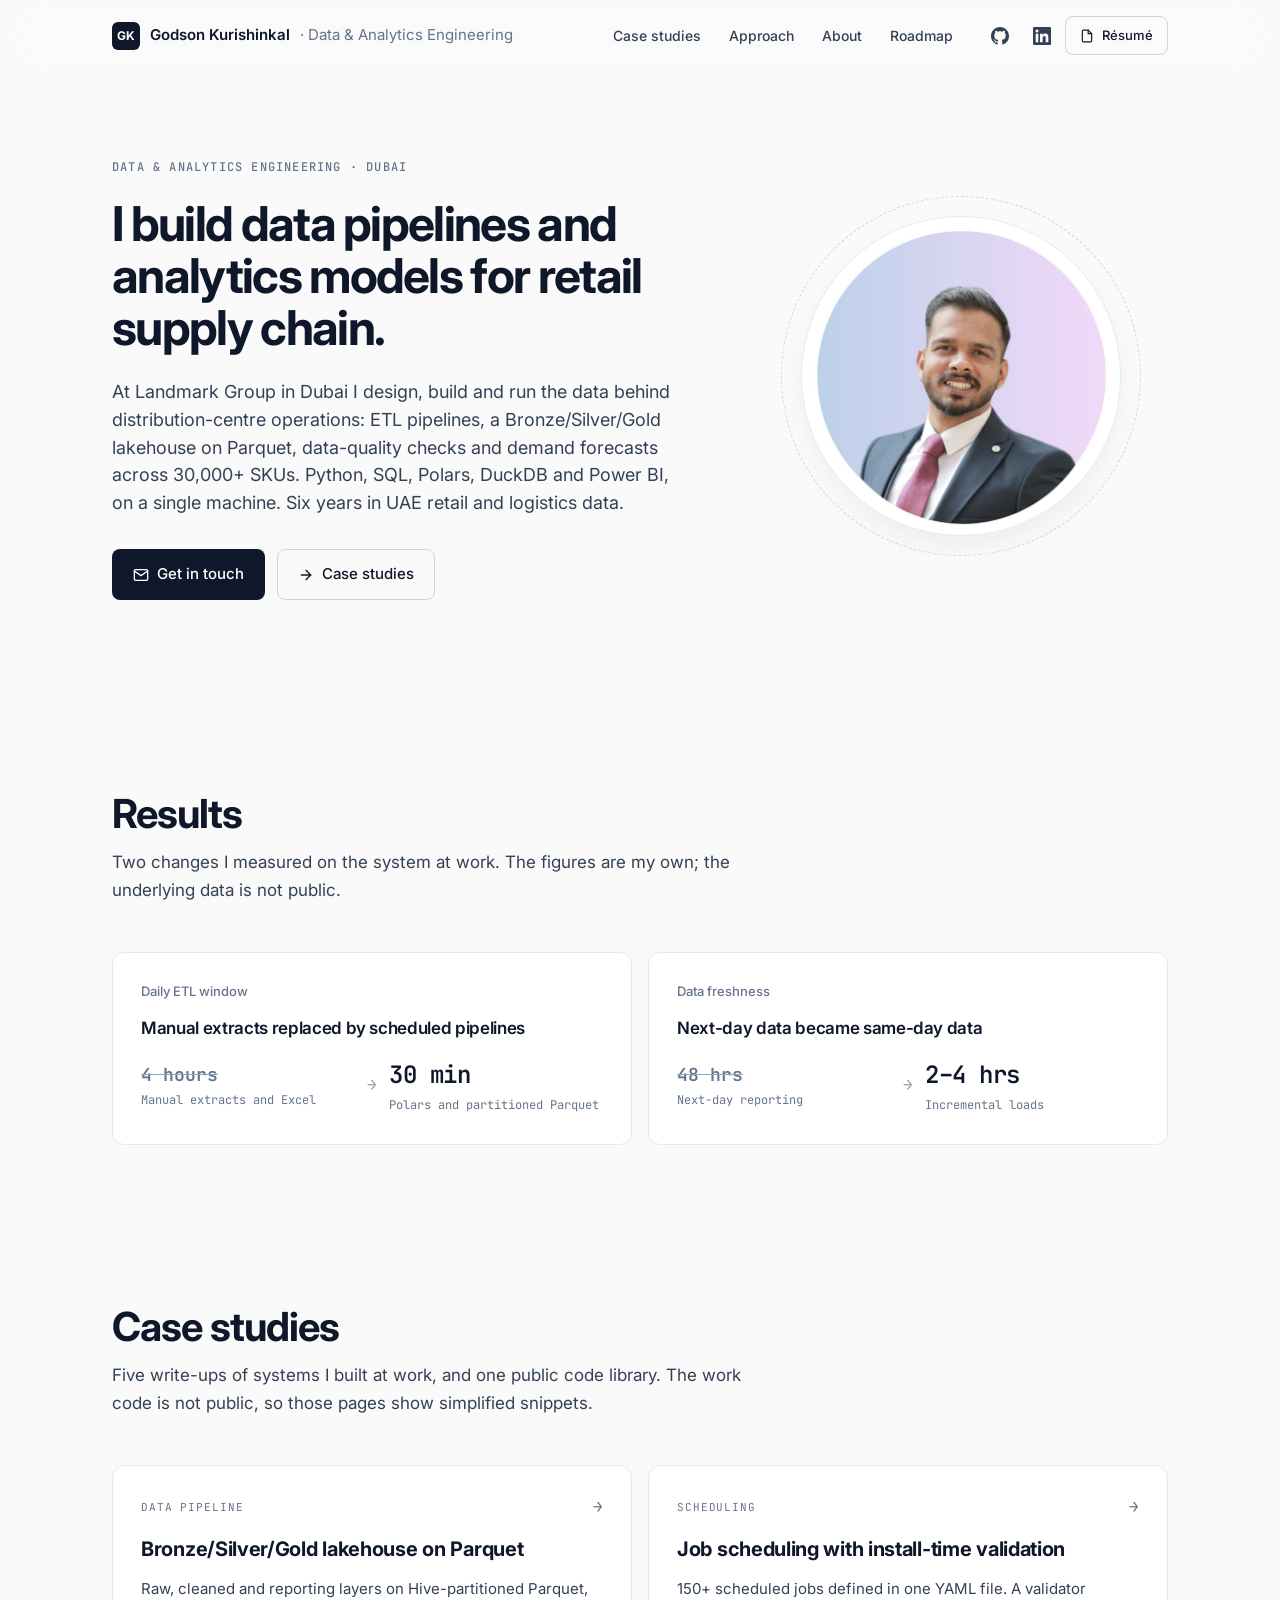
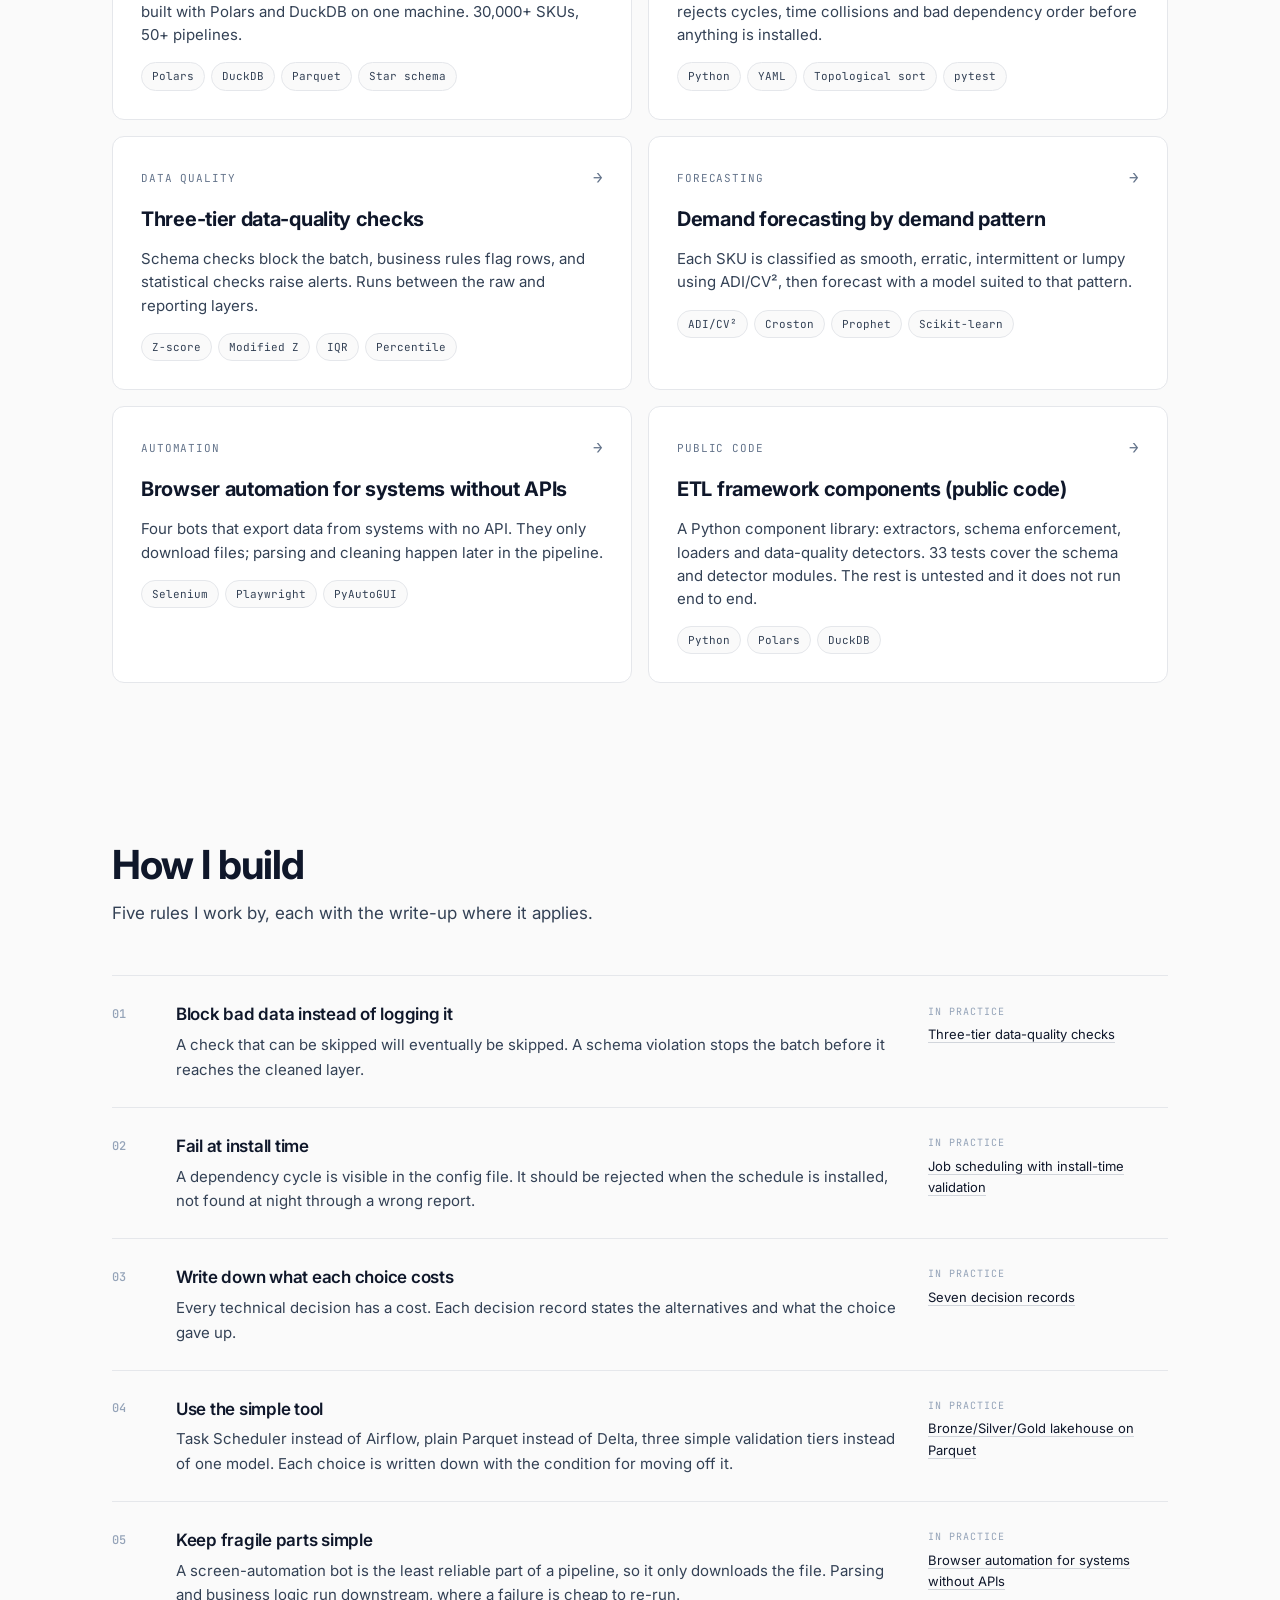
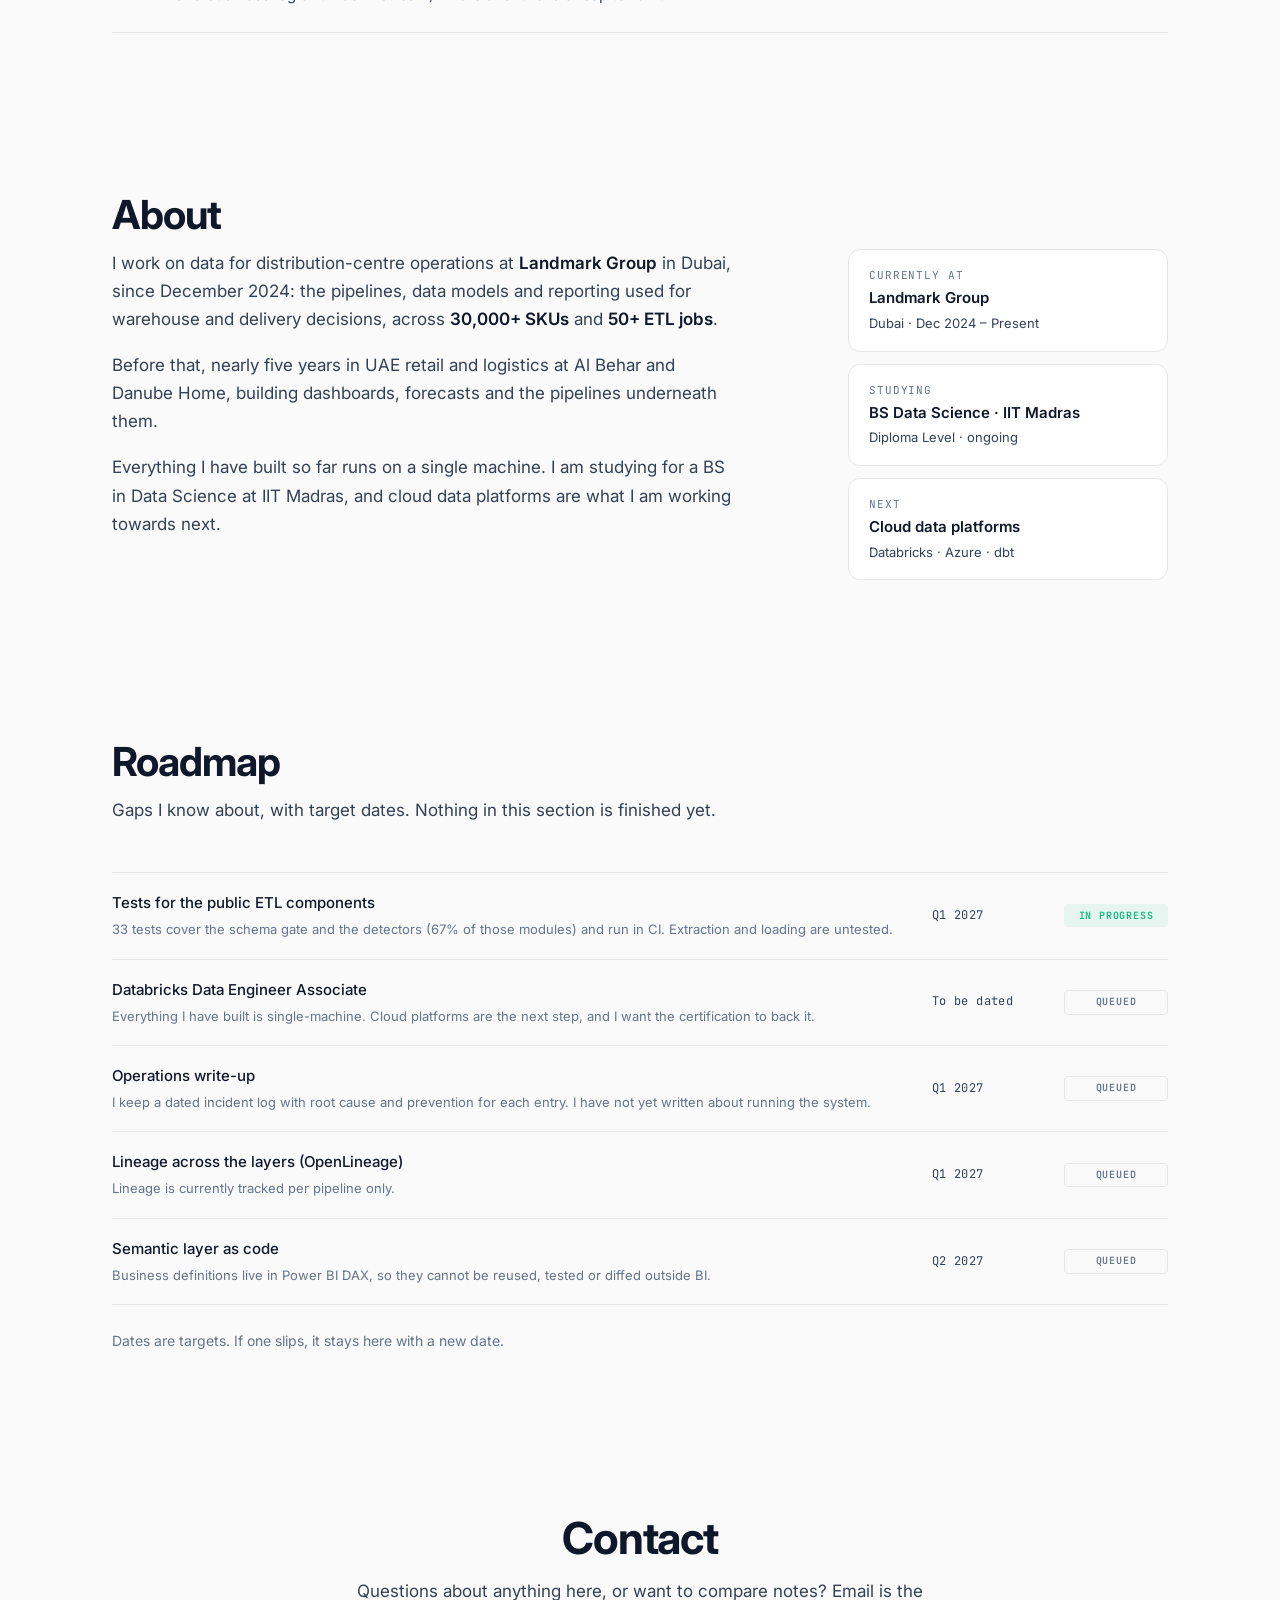
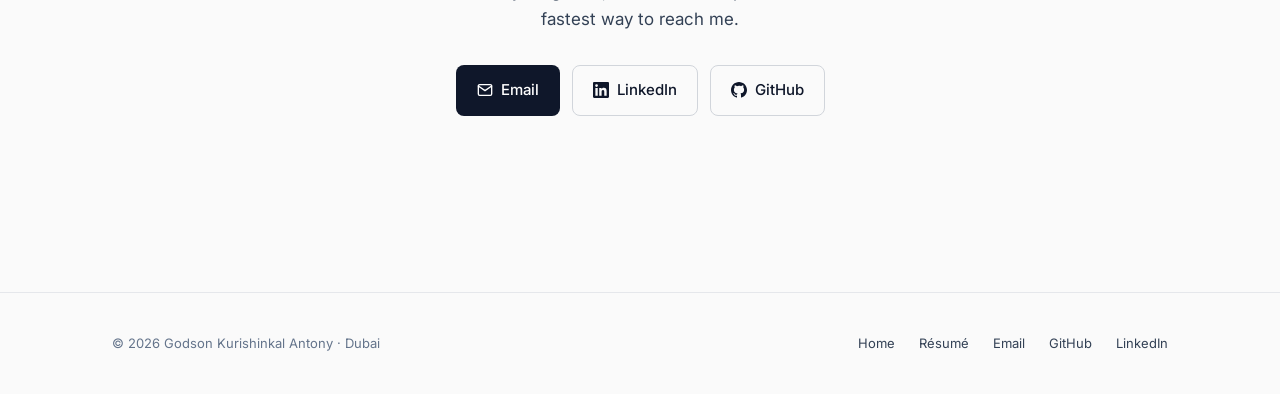
==== commit 9bae63de: "docs: plain-language pass across the whole site Rewrite the home page, the six write-ups, the résumé" ====
--- a/index.html
+++ b/index.html
@@ -7,13 +7,13 @@
 
     <!-- SEO -->
     <title>Godson Kurishinkal Antony — Data &amp; Analytics Engineering</title>
-    <meta name="description" content="Data and analytics engineer in Dubai. Six years building data pipelines, lakehouse models, data-quality checks and forecasts for UAE retail supply chain. Python, SQL, Polars, DuckDB, Power BI.">
+    <meta name="description" content="Data and analytics engineer in Dubai. ETL pipelines, a Parquet lakehouse, data-quality checks and demand forecasts for retail supply chain. Python, SQL, Polars, DuckDB, Power BI.">
     <meta name="author" content="Godson Kurishinkal Antony">
     <link rel="canonical" href="https://godsonkurishinkal.github.io/data-engineering-portfolio/">
 
     <!-- Open Graph -->
     <meta property="og:title" content="Godson Kurishinkal Antony — Data &amp; Analytics Engineering">
-    <meta property="og:description" content="Data pipelines, lakehouse models, data-quality checks and demand forecasts for UAE retail supply chain. Case studies and code.">
+    <meta property="og:description" content="ETL pipelines, a Parquet lakehouse, data-quality checks and demand forecasts for retail supply chain. Write-ups and public code.">
     <meta property="og:type" content="website">
     <meta property="og:url" content="https://godsonkurishinkal.github.io/data-engineering-portfolio/">
     <meta property="og:image" content="https://godsonkurishinkal.github.io/data-engineering-portfolio/assets/images/og-image.png">
@@ -24,7 +24,7 @@
     <!-- Twitter Card -->
     <meta name="twitter:card" content="summary_large_image">
     <meta name="twitter:title" content="Godson Kurishinkal Antony — Data &amp; Analytics Engineering">
-    <meta name="twitter:description" content="Six years building data platforms for UAE retail supply chain. Case studies and code.">
+    <meta name="twitter:description" content="Data pipelines and analytics models for retail supply chain. Write-ups and public code.">
     <meta name="twitter:image" content="https://godsonkurishinkal.github.io/data-engineering-portfolio/assets/images/og-image.png">
 
     <!-- Fonts -->
@@ -45,7 +45,7 @@
       "givenName": "Godson",
       "familyName": "Kurishinkal Antony",
       "jobTitle": "Data & Analytics Engineering — Supply Chain & Retail",
-      "description": "Data and analytics engineer with 6+ years building medallion lakehouses, ETL frameworks, forecasting models and semantic layers for UAE retail supply chain operations.",
+      "description": "Data and analytics engineer with 6+ years building ETL pipelines, data models, data-quality checks and demand forecasts for UAE retail supply chain.",
       "url": "https://godsonkurishinkal.github.io/data-engineering-portfolio/",
       "image": "https://godsonkurishinkal.github.io/data-engineering-portfolio/assets/images/profile.jpg",
       "email": "mailto:godson.kurishinkal@gmail.com",
@@ -61,7 +61,7 @@
     </script>
 
     <link rel="stylesheet" href="assets/css/tokens.css?v=2bb3148a">
-    <link rel="stylesheet" href="assets/css/app.css?v=02437586">
+    <link rel="stylesheet" href="assets/css/app.css?v=afe324a9">
     <script>document.documentElement.classList.add('js');</script>
 </head>
 <body>
@@ -96,8 +96,8 @@
     <header class="hero" id="top">
         <div>
             <p class="hero-eyebrow">Data &amp; Analytics Engineering · Dubai</p>
-            <h1 class="hero-title">I build data platforms for retail supply chain.</h1>
-            <p class="hero-pitch">Assistant Manager, MIS &amp; Analytics at Landmark Group in Dubai. I design and run the pipelines, lakehouse, data-quality checks and demand forecasts behind distribution-centre operations, covering 30,000+ SKUs. It all runs on one machine: Python, Polars, DuckDB, Parquet and Power BI. Six years in UAE retail and logistics data.</p>
+            <h1 class="hero-title">I build data pipelines and analytics models for retail supply chain.</h1>
+            <p class="hero-pitch">At Landmark Group in Dubai I design, build and run the data behind distribution-centre operations: ETL pipelines, a Bronze/Silver/Gold lakehouse on Parquet, data-quality checks and demand forecasts across 30,000+ SKUs. Python, SQL, Polars, DuckDB and Power BI, on a single machine. Six years in UAE retail and logistics data.</p>
             <div class="hero-cta-row">
                 <a href="mailto:godson.kurishinkal@gmail.com?subject=Interested%20in%20working%20with%20you" class="btn btn-ink">
                     <svg viewBox="0 0 24 24" fill="none" stroke="currentColor" stroke-width="2" stroke-linecap="round" stroke-linejoin="round"><path d="M4 4h16c1.1 0 2 .9 2 2v12c0 1.1-.9 2-2 2H4c-1.1 0-2-.9-2-2V6c0-1.1.9-2 2-2z"/><polyline points="22,6 12,13 2,6"/></svg>
@@ -114,193 +114,23 @@
         </div>
     </header>
 
-    <section class="section-wide reveal" id="projects" aria-labelledby="projects-title">
-        <h2 class="section-title-lg" id="projects-title">Case studies</h2>
-        <p class="section-sub">Six write-ups of systems I built at work. The last one has public code; the others describe production systems and show illustrative snippets.</p>
-        <div class="projects-grid">
-            <a href="projects/medallion-lakehouse.html" class="project-card">
-                <div class="project-card-head">
-                    <span class="project-card-tag">Data Platform</span>
-                    <span class="project-card-arrow">→</span>
-                </div>
-                <h3 class="project-card-title">Medallion data lakehouse</h3>
-                <p class="project-card-desc">Bronze / Silver / Gold architecture for UAE retail supply chain. 30,000+ SKUs, 50+ pipelines, same-day reporting.</p>
-                <div class="project-card-pills">
-                    <span class="project-card-pill">Polars</span>
-                    <span class="project-card-pill">DuckDB</span>
-                    <span class="project-card-pill">Parquet</span>
-                    <span class="project-card-pill">Star schema</span>
-                </div>
-                <div class="project-card-metrics">
-                    <div class="project-card-metric"><span class="project-card-metric-val">87%</span><span class="project-card-metric-label">Faster</span></div>
-                    <div class="project-card-metric"><span class="project-card-metric-val">90%</span><span class="project-card-metric-label">Fresher</span></div>
-                    <div class="project-card-metric"><span class="project-card-metric-val">50+</span><span class="project-card-metric-label">Pipelines</span></div>
-                </div>
-            </a>
-            <a href="projects/pipeline-orchestration.html" class="project-card">
-                <div class="project-card-head">
-                    <span class="project-card-tag">Platform Engineering</span>
-                    <span class="project-card-arrow">→</span>
-                </div>
-                <h3 class="project-card-title">Pipeline orchestration layer</h3>
-                <p class="project-card-desc">A scheduler that validates the whole job graph before it installs — cycles, time collisions and dependency ordering caught at build time, not at 2am.</p>
-                <div class="project-card-pills">
-                    <span class="project-card-pill">Python</span>
-                    <span class="project-card-pill">YAML</span>
-                    <span class="project-card-pill">Topological sort</span>
-                    <span class="project-card-pill">pytest</span>
-                </div>
-                <div class="project-card-metrics">
-                    <div class="project-card-metric"><span class="project-card-metric-val">150+</span><span class="project-card-metric-label">Jobs</span></div>
-                    <div class="project-card-metric"><span class="project-card-metric-val">9</span><span class="project-card-metric-label">Invariants</span></div>
-                    <div class="project-card-metric"><span class="project-card-metric-val">43</span><span class="project-card-metric-label">Tests</span></div>
-                </div>
-            </a>
-            <a href="projects/anomaly-detection.html" class="project-card">
-                <div class="project-card-head">
-                    <span class="project-card-tag">Data Quality</span>
-                    <span class="project-card-arrow">→</span>
-                </div>
-                <h3 class="project-card-title">3-Tier anomaly detection</h3>
-                <p class="project-card-desc">Schema → business rules → statistical outliers between Bronze and Gold. 500+ issues caught at the gate.</p>
-                <div class="project-card-pills">
-                    <span class="project-card-pill">Z-Score</span>
-                    <span class="project-card-pill">Modified Z</span>
-                    <span class="project-card-pill">IQR</span>
-                    <span class="project-card-pill">Percentile</span>
-                </div>
-                <div class="project-card-metrics">
-                    <div class="project-card-metric"><span class="project-card-metric-val">500+</span><span class="project-card-metric-label">Caught</span></div>
-                    <div class="project-card-metric"><span class="project-card-metric-val">−70%</span><span class="project-card-metric-label">Incidents</span></div>
-                    <div class="project-card-metric"><span class="project-card-metric-val">3</span><span class="project-card-metric-label">Tiers</span></div>
-                </div>
-            </a>
-            <a href="projects/demand-forecasting.html" class="project-card">
-                <div class="project-card-head">
-                    <span class="project-card-tag">Machine Learning</span>
-                    <span class="project-card-arrow">→</span>
-                </div>
-                <h3 class="project-card-title">Demand forecasting ensemble</h3>
-                <p class="project-card-desc">ADI/CV² pattern classification picks the right algorithm per SKU across 30,000+ items — smooth, erratic, intermittent, lumpy.</p>
-                <div class="project-card-pills">
-                    <span class="project-card-pill">Prophet</span>
-                    <span class="project-card-pill">XGBoost</span>
-                    <span class="project-card-pill">Croston</span>
-                    <span class="project-card-pill">Scikit-learn</span>
-                </div>
-                <div class="project-card-metrics">
-                    <div class="project-card-metric"><span class="project-card-metric-val">7+</span><span class="project-card-metric-label">Algorithms</span></div>
-                    <div class="project-card-metric"><span class="project-card-metric-val">+25%</span><span class="project-card-metric-label">Accuracy</span></div>
-                    <div class="project-card-metric"><span class="project-card-metric-val">−30%</span><span class="project-card-metric-label">Stockouts</span></div>
-                </div>
-            </a>
-            <a href="projects/rpa-bot-framework.html" class="project-card">
-                <div class="project-card-head">
-                    <span class="project-card-tag">Automation</span>
-                    <span class="project-card-arrow">→</span>
-                </div>
-                <h3 class="project-card-title">RPA bot framework</h3>
-                <p class="project-card-desc">Shared ABC framework for 4 production bots extracting from WMS, OBI, ERP, and POS portals — legacy systems without APIs.</p>
-                <div class="project-card-pills">
-                    <span class="project-card-pill">Playwright</span>
-                    <span class="project-card-pill">PyAutoGUI</span>
-                    <span class="project-card-pill">ABC pattern</span>
-                </div>
-                <div class="project-card-metrics">
-                    <div class="project-card-metric"><span class="project-card-metric-val">4</span><span class="project-card-metric-label">Bots</span></div>
-                    <div class="project-card-metric"><span class="project-card-metric-val">0</span><span class="project-card-metric-label">Manual steps</span></div>
-                    <div class="project-card-metric"><span class="project-card-metric-val">95%+</span><span class="project-card-metric-label">Reliable</span></div>
-                </div>
-            </a>
-            <a href="enterprise-data-platform/" class="project-card">
-                <div class="project-card-head">
-                    <span class="project-card-tag">Open source</span>
-                    <span class="project-card-arrow">→</span>
-                </div>
-                <h3 class="project-card-title">Enterprise data platform</h3>
-                <p class="project-card-desc">Production-grade ETL framework with Abstract Base Classes, configuration-driven behaviour, schema validation, and 3-tier quality checks.</p>
-                <div class="project-card-pills">
-                    <span class="project-card-pill">Python</span>
-                    <span class="project-card-pill">DuckDB</span>
-                    <span class="project-card-pill">YAML</span>
-                </div>
-                <div class="project-card-metrics">
-                    <div class="project-card-metric"><span class="project-card-metric-val">5k+</span><span class="project-card-metric-label">Lines</span></div>
-                    <div class="project-card-metric"><span class="project-card-metric-val">33</span><span class="project-card-metric-label">Tests</span></div>
-                    <div class="project-card-metric"><span class="project-card-metric-val">GitHub</span><span class="project-card-metric-label">Repo</span></div>
-                </div>
-            </a>
-        </div>
-    </section>
-
-    <section class="section-wide reveal" id="approach" aria-labelledby="principles-title">
-        <h2 class="section-title-lg" id="principles-title">How I build</h2>
-        <p class="section-sub">Five rules I work by. Each links to the case study where it applies.</p>
-        <div class="principles">
-            <div class="principle">
-                <div class="principle-num">01</div>
-                <div>
-                    <div class="principle-title">Make the wrong thing impossible</div>
-                    <p class="principle-text">A check that can be skipped will eventually be skipped. Schema violations don't get logged and reviewed — they stop the batch at the boundary and it never reaches Silver.</p>
-                </div>
-                <div class="principle-proof"><a href="projects/anomaly-detection.html">Tier 1 blocks the pipeline</a>; Tier 2 quarantines; only Tier 3 merely alerts.</div>
-            </div>
-            <div class="principle">
-                <div class="principle-num">02</div>
-                <div>
-                    <div class="principle-title">Fail at build time, not at 2am</div>
-                    <p class="principle-text">A dependency cycle is a static property of a config file. There is no good reason to discover it at runtime, in the dark, through a report that quietly came out wrong.</p>
-                </div>
-                <div class="principle-proof"><a href="projects/pipeline-orchestration.html">Nine invariants</a> refuse to install a broken schedule graph.</div>
-            </div>
-            <div class="principle">
-                <div class="principle-num">03</div>
-                <div>
-                    <div class="principle-title">Name the cost of every choice</div>
-                    <p class="principle-text">Every decision buys something and charges for it. A trade-off I can't state in one sentence is a trade-off I haven't understood well enough to defend.</p>
-                </div>
-                <div class="principle-proof"><a href="https://github.com/GodsonKurishinkal/data-engineering-portfolio/tree/main/enterprise-data-platform/docs/architecture-decisions" target="_blank" rel="noopener noreferrer">Seven ADRs</a>, each ending in what it cost.</div>
-            </div>
-            <div class="principle">
-                <div class="principle-num">04</div>
-                <div>
-                    <div class="principle-title">Choose the boring tool</div>
-                    <p class="principle-text">Task Scheduler over Airflow. Plain Parquet over Delta. Three simple validation tiers over one clever model. Complexity is a last resort, and each of those choices is written down with its migration trigger.</p>
-                </div>
-                <div class="principle-proof"><a href="projects/medallion-lakehouse.html">Spark stays a migration path</a>, not a résumé line.</div>
-            </div>
-            <div class="principle">
-                <div class="principle-num">05</div>
-                <div>
-                    <div class="principle-title">The most fragile component does the least thinking</div>
-                    <p class="principle-text">A screen-scraping bot is the least reliable thing in any pipeline. Its only job is to land the bytes. Parsing, cleaning and business logic happen downstream, where failures are cheap and re-runnable.</p>
-                </div>
-                <div class="principle-proof"><a href="projects/rpa-bot-framework.html">Land raw, transform later</a> — bots write to Bronze and stop.</div>
-            </div>
-        </div>
-    </section>
-
-    <section class="section-wide reveal" aria-labelledby="impact-title">
-        <h2 class="section-title-lg" id="impact-title">Before and after</h2>
-        <p class="section-sub">The platform before I started on it, and now.</p>
+    <section class="section-wide reveal" id="results" aria-labelledby="impact-title">
+        <h2 class="section-title-lg" id="impact-title">Results</h2>
+        <p class="section-sub">Two changes I measured on the system at work. The figures are my own; the underlying data is not public.</p>
         <div class="impact-grid">
             <div class="impact">
-                <span class="impact-label-row">Data delivery speed</span>
+                <span class="impact-label-row">Daily ETL window</span>
                 <h3 class="impact-title">Manual extracts replaced by scheduled pipelines</h3>
                 <div class="impact-compare">
                     <div class="impact-old">
                         <span class="impact-old-val">4 hours</span>
-                        <span class="impact-sub">Manual extracts + Excel</span>
+                        <span class="impact-sub">Manual extracts and Excel</span>
                     </div>
                     <span class="impact-arrow">→</span>
                     <div class="impact-new">
                         <span class="impact-new-val">30 min</span>
-                        <span class="impact-sub">Polars + partitioned Parquet</span>
+                        <span class="impact-sub">Polars and partitioned Parquet</span>
                     </div>
-                </div>
-                <div class="impact-result">
-                    <span class="impact-result-val">−87%</span>
-                    <span class="impact-result-label">ETL window</span>
                 </div>
             </div>
             <div class="impact">
@@ -317,50 +147,142 @@
                         <span class="impact-sub">Incremental loads</span>
                     </div>
                 </div>
-                <div class="impact-result">
-                    <span class="impact-result-val">+90%</span>
-                    <span class="impact-result-label">Freshness</span>
-                </div>
-            </div>
-            <div class="impact">
-                <span class="impact-label-row">Quality incidents</span>
-                <h3 class="impact-title">Issues caught at ingestion instead of in reports</h3>
-                <div class="impact-compare">
-                    <div class="impact-old">
-                        <span class="impact-old-val">Weekly</span>
-                        <span class="impact-sub">Reactive debugging</span>
-                    </div>
-                    <span class="impact-arrow">→</span>
-                    <div class="impact-new">
-                        <span class="impact-new-val">Monthly</span>
-                        <span class="impact-sub">3-tier validation</span>
-                    </div>
-                </div>
-                <div class="impact-result">
-                    <span class="impact-result-val">500+</span>
-                    <span class="impact-result-label">Caught at gate</span>
-                </div>
-            </div>
-        </div>
-    </section>
-
-    <section class="section-wide" aria-label="Key numbers">
-        <div class="stats-row">
-            <div class="stat">
-                <div class="stat-value">6+</div>
-                <div class="stat-label">Years · UAE data</div>
-            </div>
-            <div class="stat">
-                <div class="stat-value">50+</div>
-                <div class="stat-label">ETL pipelines</div>
-            </div>
-            <div class="stat">
-                <div class="stat-value">95%+</div>
-                <div class="stat-label">Reliability</div>
-            </div>
-            <div class="stat">
-                <div class="stat-value">10+</div>
-                <div class="stat-label">Fact tables</div>
+            </div>
+        </div>
+    </section>
+
+    <section class="section-wide reveal" id="projects" aria-labelledby="projects-title">
+        <h2 class="section-title-lg" id="projects-title">Case studies</h2>
+        <p class="section-sub">Five write-ups of systems I built at work, and one public code library. The work code is not public, so those pages show simplified snippets.</p>
+        <div class="projects-grid">
+            <a href="projects/medallion-lakehouse.html" class="project-card">
+                <div class="project-card-head">
+                    <span class="project-card-tag">Data pipeline</span>
+                    <span class="project-card-arrow">→</span>
+                </div>
+                <h3 class="project-card-title">Bronze/Silver/Gold lakehouse on Parquet</h3>
+                <p class="project-card-desc">Raw, cleaned and reporting layers on Hive-partitioned Parquet, built with Polars and DuckDB on one machine. 30,000+ SKUs, 50+ pipelines.</p>
+                <div class="project-card-pills">
+                    <span class="project-card-pill">Polars</span>
+                    <span class="project-card-pill">DuckDB</span>
+                    <span class="project-card-pill">Parquet</span>
+                    <span class="project-card-pill">Star schema</span>
+                </div>
+            </a>
+            <a href="projects/pipeline-orchestration.html" class="project-card">
+                <div class="project-card-head">
+                    <span class="project-card-tag">Scheduling</span>
+                    <span class="project-card-arrow">→</span>
+                </div>
+                <h3 class="project-card-title">Job scheduling with install-time validation</h3>
+                <p class="project-card-desc">150+ scheduled jobs defined in one YAML file. A validator rejects cycles, time collisions and bad dependency order before anything is installed.</p>
+                <div class="project-card-pills">
+                    <span class="project-card-pill">Python</span>
+                    <span class="project-card-pill">YAML</span>
+                    <span class="project-card-pill">Topological sort</span>
+                    <span class="project-card-pill">pytest</span>
+                </div>
+            </a>
+            <a href="projects/anomaly-detection.html" class="project-card">
+                <div class="project-card-head">
+                    <span class="project-card-tag">Data quality</span>
+                    <span class="project-card-arrow">→</span>
+                </div>
+                <h3 class="project-card-title">Three-tier data-quality checks</h3>
+                <p class="project-card-desc">Schema checks block the batch, business rules flag rows, and statistical checks raise alerts. Runs between the raw and reporting layers.</p>
+                <div class="project-card-pills">
+                    <span class="project-card-pill">Z-score</span>
+                    <span class="project-card-pill">Modified Z</span>
+                    <span class="project-card-pill">IQR</span>
+                    <span class="project-card-pill">Percentile</span>
+                </div>
+            </a>
+            <a href="projects/demand-forecasting.html" class="project-card">
+                <div class="project-card-head">
+                    <span class="project-card-tag">Forecasting</span>
+                    <span class="project-card-arrow">→</span>
+                </div>
+                <h3 class="project-card-title">Demand forecasting by demand pattern</h3>
+                <p class="project-card-desc">Each SKU is classified as smooth, erratic, intermittent or lumpy using ADI/CV², then forecast with a model suited to that pattern.</p>
+                <div class="project-card-pills">
+                    <span class="project-card-pill">ADI/CV²</span>
+                    <span class="project-card-pill">Croston</span>
+                    <span class="project-card-pill">Prophet</span>
+                    <span class="project-card-pill">Scikit-learn</span>
+                </div>
+            </a>
+            <a href="projects/rpa-bot-framework.html" class="project-card">
+                <div class="project-card-head">
+                    <span class="project-card-tag">Automation</span>
+                    <span class="project-card-arrow">→</span>
+                </div>
+                <h3 class="project-card-title">Browser automation for systems without APIs</h3>
+                <p class="project-card-desc">Four bots that export data from systems with no API. They only download files; parsing and cleaning happen later in the pipeline.</p>
+                <div class="project-card-pills">
+                    <span class="project-card-pill">Selenium</span>
+                    <span class="project-card-pill">Playwright</span>
+                    <span class="project-card-pill">PyAutoGUI</span>
+                </div>
+            </a>
+            <a href="enterprise-data-platform/" class="project-card">
+                <div class="project-card-head">
+                    <span class="project-card-tag">Public code</span>
+                    <span class="project-card-arrow">→</span>
+                </div>
+                <h3 class="project-card-title">ETL framework components (public code)</h3>
+                <p class="project-card-desc">A Python component library: extractors, schema enforcement, loaders and data-quality detectors. 33 tests cover the schema and detector modules. The rest is untested and it does not run end to end.</p>
+                <div class="project-card-pills">
+                    <span class="project-card-pill">Python</span>
+                    <span class="project-card-pill">Polars</span>
+                    <span class="project-card-pill">DuckDB</span>
+                </div>
+            </a>
+        </div>
+    </section>
+
+    <section class="section-wide reveal" id="approach" aria-labelledby="principles-title">
+        <h2 class="section-title-lg" id="principles-title">How I build</h2>
+        <p class="section-sub">Five rules I work by, each with the write-up where it applies.</p>
+        <div class="principles">
+            <div class="principle">
+                <div class="principle-num">01</div>
+                <div>
+                    <div class="principle-title">Block bad data instead of logging it</div>
+                    <p class="principle-text">A check that can be skipped will eventually be skipped. A schema violation stops the batch before it reaches the cleaned layer.</p>
+                </div>
+                <div class="principle-proof"><a href="projects/anomaly-detection.html">Three-tier data-quality checks</a></div>
+            </div>
+            <div class="principle">
+                <div class="principle-num">02</div>
+                <div>
+                    <div class="principle-title">Fail at install time</div>
+                    <p class="principle-text">A dependency cycle is visible in the config file. It should be rejected when the schedule is installed, not found at night through a wrong report.</p>
+                </div>
+                <div class="principle-proof"><a href="projects/pipeline-orchestration.html">Job scheduling with install-time validation</a></div>
+            </div>
+            <div class="principle">
+                <div class="principle-num">03</div>
+                <div>
+                    <div class="principle-title">Write down what each choice costs</div>
+                    <p class="principle-text">Every technical decision has a cost. Each decision record states the alternatives and what the choice gave up.</p>
+                </div>
+                <div class="principle-proof"><a href="https://github.com/GodsonKurishinkal/data-engineering-portfolio/tree/main/enterprise-data-platform/docs/architecture-decisions" target="_blank" rel="noopener noreferrer">Seven decision records</a></div>
+            </div>
+            <div class="principle">
+                <div class="principle-num">04</div>
+                <div>
+                    <div class="principle-title">Use the simple tool</div>
+                    <p class="principle-text">Task Scheduler instead of Airflow, plain Parquet instead of Delta, three simple validation tiers instead of one model. Each choice is written down with the condition for moving off it.</p>
+                </div>
+                <div class="principle-proof"><a href="projects/medallion-lakehouse.html">Bronze/Silver/Gold lakehouse on Parquet</a></div>
+            </div>
+            <div class="principle">
+                <div class="principle-num">05</div>
+                <div>
+                    <div class="principle-title">Keep fragile parts simple</div>
+                    <p class="principle-text">A screen-automation bot is the least reliable part of a pipeline, so it only downloads the file. Parsing and business logic run downstream, where a failure is cheap to re-run.</p>
+                </div>
+                <div class="principle-proof"><a href="projects/rpa-bot-framework.html">Browser automation for systems without APIs</a></div>
             </div>
         </div>
     </section>
@@ -369,9 +291,9 @@
         <h2 class="section-title-lg" id="about-title">About</h2>
         <div class="about-grid">
             <div class="about-prose">
-                                <p>Currently <strong>Assistant Manager — MIS &amp; Analytics, DC Operations</strong> at <strong>Landmark Group</strong> in Dubai, designing the pipelines and models that power warehouse and delivery operations across <strong>30,000+ SKUs</strong> and <strong>50+ ETL jobs</strong>.</p>
-                <p>Before that, nearly five years across UAE retail and logistics — Al Behar and Danube Home — building dashboards, forecasts and the pipelines underneath them.</p>
-                <p>The change that mattered most: data delivery went from <strong>4 hours to 30 minutes</strong>, which made same-day decisions possible.</p>
+                <p>I work on data for distribution-centre operations at <strong>Landmark Group</strong> in Dubai, since December 2024: the pipelines, data models and reporting used for warehouse and delivery decisions, across <strong>30,000+ SKUs</strong> and <strong>50+ ETL jobs</strong>.</p>
+                <p>Before that, nearly five years in UAE retail and logistics at Al Behar and Danube Home, building dashboards, forecasts and the pipelines underneath them.</p>
+                <p>Everything I have built so far runs on a single machine. I am studying for a BS in Data Science at IIT Madras, and cloud data platforms are what I am working towards next.</p>
             </div>
             <aside class="about-side">
                 <div class="about-chip">
@@ -393,102 +315,46 @@
         </div>
     </section>
 
-    <section class="section-wide reveal" aria-labelledby="expertise-title">
-        <h2 class="section-title-lg" id="expertise-title">What I work on</h2>
-        <p class="section-sub">The areas I have built and run in production.</p>
-        <div class="expertise-grid">
-            <div class="expertise">
-                <div class="expertise-num">01</div>
-                <h3 class="expertise-title">Medallion lakehouse</h3>
-                <p class="expertise-text">Bronze → Silver → Gold on Hive-partitioned Parquet. Designed for lineage, incremental loads, and 30,000+ SKUs flowing daily.</p>
-            </div>
-            <div class="expertise">
-                <div class="expertise-num">02</div>
-                <h3 class="expertise-title">ETL frameworks</h3>
-                <p class="expertise-text">Configuration-driven pipelines built on Abstract Base Classes. 50+ production pipelines, 95%+ reliability, FULL / INCREMENTAL modes.</p>
-            </div>
-            <div class="expertise">
-                <div class="expertise-num">03</div>
-                <h3 class="expertise-title">Dimensional modelling</h3>
-                <p class="expertise-text">Kimball star schema with 10+ fact tables, 6+ conformed dimensions, SCD Type 2. Optimised for analytical queries and semantic layers.</p>
-            </div>
-            <div class="expertise">
-                <div class="expertise-num">04</div>
-                <h3 class="expertise-title">Data quality</h3>
-                <p class="expertise-text">3-tier validation: schema → business rules → statistical outliers. 500+ issues caught before reaching Gold; incidents down 70%.</p>
-            </div>
-            <div class="expertise">
-                <div class="expertise-num">05</div>
-                <h3 class="expertise-title">ML forecasting</h3>
-                <p class="expertise-text">7+ algorithm ensemble with ADI/CV² pattern classification. Prophet, XGBoost, Croston — chosen per SKU, not per portfolio.</p>
-            </div>
-            <div class="expertise">
-                <div class="expertise-num">06</div>
-                <h3 class="expertise-title">RPA &amp; legacy integration</h3>
-                <p class="expertise-text">Selenium, Playwright and PyAutoGUI bots for systems with no APIs (WMS, OBI, ERP, POS).</p>
-            </div>
-        </div>
-    </section>
-
-    <section class="section-wide reveal" aria-labelledby="tech-title">
-        <h2 class="section-title-lg" id="tech-title">Tools</h2>
-        <p class="section-sub">What I use at work.</p>
-        <div class="tech-grid">
-            <span class="tech"><svg viewBox="0 0 24 24" fill="currentColor"><path d="M14.25.18l.9.2.73.26.59.3.45.32.34.34.25.34.16.33.1.3.04.26.02.2-.01.13V8.5l-.05.63-.13.55-.21.46-.26.38-.3.31-.33.25-.35.19-.35.14-.33.1-.3.07-.26.04-.21.02H8.83l-.69.05-.59.14-.5.22-.41.27-.33.32-.27.35-.2.36-.15.37-.1.35-.07.32-.04.27-.02.21v3.06H3.23l-.21-.03-.28-.07-.32-.12-.35-.18-.36-.26-.36-.36-.35-.46-.32-.59-.28-.73-.21-.88-.14-1.05L0 11.97l.06-1.22.16-1.04.24-.87.32-.71.36-.57.4-.44.42-.33.42-.24.4-.16.36-.1.32-.05.24-.01h.16l.06.01h8.16v-.83H6.24l-.01-2.75-.02-.37.05-.34.11-.31.17-.28.25-.26.31-.23.38-.2.44-.18.51-.15.58-.12.64-.1.71-.06.77-.04.84-.02 1.27.05 1.07.13zM7.95 2.16l-.23.33-.08.41.08.41.23.34.33.22.41.09.41-.09.33-.22.23-.34.08-.41-.08-.41-.23-.33-.33-.22-.41-.09-.41.09-.33.22zM21.1 6.11l.28.06.32.12.35.18.36.27.36.35.35.47.32.59.28.73.21.88.14 1.04.05 1.23-.06 1.23-.16 1.04-.24.86-.32.71-.36.57-.4.45-.42.33-.42.24-.4.16-.36.09-.32.05-.24.02-.16-.01h-8.22v.82h5.84l.01 2.76.02.36-.05.34-.11.31-.17.29-.25.25-.31.24-.38.2-.44.17-.51.15-.58.13-.64.09-.71.07-.77.04-.84.01-1.27-.04-1.07-.14-.9-.2-.73-.25-.59-.3-.45-.33-.34-.34-.25-.34-.16-.33-.1-.3-.04-.25-.02-.2.01-.13v-5.34l.05-.64.13-.54.21-.46.26-.38.3-.32.33-.24.35-.2.35-.14.33-.1.3-.06.26-.04.21-.02.13-.01h5.84l.69-.05.59-.14.5-.21.41-.28.33-.32.27-.35.2-.36.15-.36.1-.35.07-.32.04-.28.02-.21V6.07h2.09l.14.01.21.03zm-6.47 14.25l-.23.33-.08.41.08.41.23.33.33.23.41.08.41-.08.33-.23.23-.33.08-.41-.08-.41-.23-.33-.33-.23-.41-.08-.41.08-.33.23z"/></svg>Python</span>
-            <span class="tech"><svg viewBox="0 0 24 24" fill="none" stroke="currentColor" stroke-width="2" stroke-linecap="round" stroke-linejoin="round"><ellipse cx="12" cy="5" rx="9" ry="3"/><path d="M21 12c0 1.66-4 3-9 3s-9-1.34-9-3"/><path d="M3 5v14c0 1.66 4 3 9 3s9-1.34 9-3V5"/></svg>SQL · T-SQL · PL/SQL</span>
-            <span class="tech"><svg viewBox="0 0 24 24" fill="none" stroke="currentColor" stroke-width="2" stroke-linecap="round" stroke-linejoin="round"><polyline points="4 17 10 11 4 5"/><line x1="12" y1="19" x2="20" y2="19"/></svg>Polars</span>
-            <span class="tech"><svg viewBox="0 0 24 24" fill="none" stroke="currentColor" stroke-width="2" stroke-linecap="round" stroke-linejoin="round"><path d="M21 16V8a2 2 0 0 0-1-1.73l-7-4a2 2 0 0 0-2 0l-7 4A2 2 0 0 0 3 8v8a2 2 0 0 0 1 1.73l7 4a2 2 0 0 0 2 0l7-4A2 2 0 0 0 21 16z"/></svg>DuckDB</span>
-            <span class="tech"><svg viewBox="0 0 24 24" fill="none" stroke="currentColor" stroke-width="2" stroke-linecap="round" stroke-linejoin="round"><rect x="3" y="3" width="18" height="18" rx="2"/><path d="M7 15V9M12 15V9M17 15V9"/></svg>Power BI + DAX</span>
-            <span class="tech"><svg viewBox="0 0 24 24" fill="none" stroke="currentColor" stroke-width="2" stroke-linecap="round" stroke-linejoin="round"><path d="M12 2L2 7l10 5 10-5-10-5z"/><path d="M2 17l10 5 10-5"/><path d="M2 12l10 5 10-5"/></svg>Parquet · Hive</span>
-            <span class="tech"><svg viewBox="0 0 24 24" fill="none" stroke="currentColor" stroke-width="2" stroke-linecap="round" stroke-linejoin="round"><ellipse cx="12" cy="5" rx="9" ry="3"/><path d="M21 12c0 1.66-4 3-9 3s-9-1.34-9-3"/><path d="M3 5v14c0 1.66 4 3 9 3s9-1.34 9-3V5"/></svg>SQL Server · Oracle</span>
-            <span class="tech"><svg viewBox="0 0 24 24" fill="none" stroke="currentColor" stroke-width="2" stroke-linecap="round" stroke-linejoin="round"><circle cx="12" cy="12" r="10"/><path d="M12 6v6l4 2"/></svg>Streamlit</span>
-            <span class="tech"><svg viewBox="0 0 24 24" fill="none" stroke="currentColor" stroke-width="2" stroke-linecap="round" stroke-linejoin="round"><rect x="2" y="3" width="20" height="14" rx="2"/><line x1="8" y1="21" x2="16" y2="21"/><line x1="12" y1="17" x2="12" y2="21"/></svg>Selenium · Playwright · PyAutoGUI</span>
-            <span class="tech"><svg viewBox="0 0 24 24" fill="none" stroke="currentColor" stroke-width="2" stroke-linecap="round" stroke-linejoin="round"><path d="M21 11.5a8.38 8.38 0 0 1-.9 3.8 8.5 8.5 0 0 1-7.6 4.7 8.38 8.38 0 0 1-3.8-.9L3 21l1.9-5.7a8.38 8.38 0 0 1-.9-3.8 8.5 8.5 0 0 1 4.7-7.6 8.38 8.38 0 0 1 3.8-.9h.5a8.48 8.48 0 0 1 8 8v.5z"/></svg>Scikit-learn · Prophet</span>
-            <span class="tech"><svg viewBox="0 0 24 24" fill="currentColor"><path d="M23.546 10.93L13.067.452a1.55 1.55 0 00-2.188 0L8.708 2.627l2.76 2.76a1.838 1.838 0 012.327 2.341l2.658 2.66a1.838 1.838 0 011.9 3.039 1.837 1.837 0 01-2.6 0 1.846 1.846 0 01-.404-1.996L12.86 8.955v6.525a1.844 1.844 0 01.5.343 1.838 1.838 0 010 2.598 1.838 1.838 0 01-2.598 0 1.838 1.838 0 010-2.598c.196-.196.433-.343.687-.432V8.825a1.838 1.838 0 01-.687-.432 1.846 1.846 0 01-.404-1.996L7.636 3.665.452 10.849a1.55 1.55 0 000 2.188l10.48 10.477a1.55 1.55 0 002.186 0l10.428-10.428a1.55 1.55 0 000-2.156z"/></svg>Git</span>
-            <span class="tech"><svg viewBox="0 0 24 24" fill="currentColor"><path d="M12 0C5.374 0 0 5.373 0 12c0 5.302 3.438 9.8 8.207 11.387.599.111.793-.261.793-.577v-2.234c-3.338.726-4.033-1.416-4.033-1.416-.546-1.387-1.333-1.756-1.333-1.756-1.089-.745.083-.729.083-.729 1.205.084 1.839 1.237 1.839 1.237 1.07 1.834 2.807 1.304 3.492.997.107-.775.418-1.305.762-1.604-2.665-.305-5.467-1.334-5.467-5.931 0-1.311.469-2.381 1.236-3.221-.124-.303-.535-1.524.117-3.176 0 0 1.008-.322 3.301 1.23A11.509 11.509 0 0112 5.803c1.02.005 2.047.138 3.006.404 2.291-1.552 3.297-1.23 3.297-1.23.653 1.653.242 2.874.118 3.176.77.84 1.235 1.911 1.235 3.221 0 4.609-2.807 5.624-5.479 5.921.43.372.823 1.102.823 2.222v3.293c0 .319.192.694.801.576C20.566 21.797 24 17.3 24 12c0-6.627-5.373-12-12-12z"/></svg>GitHub</span>
-        </div>
-    </section>
-
     <section class="section-wide reveal" id="roadmap" aria-labelledby="focus-title">
         <h2 class="section-title-lg" id="focus-title">Roadmap</h2>
         <p class="section-sub">Gaps I know about, with target dates. Nothing in this section is finished yet.</p>
         <div class="commits">
             <div class="commit">
                 <div>
-                    <div class="commit-name">A test suite over the open-source ETL framework</div>
-                    <div class="commit-why">33 tests now cover the schema gate and the validation and outlier detectors — 67% on those modules, running in CI on every push. Writing them turned up an undeclared dependency. Extraction and loading are still untested, so this is half done, not done.</div>
+                    <div class="commit-name">Tests for the public ETL components</div>
+                    <div class="commit-why">33 tests cover the schema gate and the detectors (67% of those modules) and run in CI. Extraction and loading are untested.</div>
                 </div>
                 <div class="commit-by">Q1 2027</div>
-                <div class="commit-state state-active">Half done</div>
+                <div class="commit-state state-active">In progress</div>
             </div>
             <div class="commit">
                 <div>
                     <div class="commit-name">Databricks Data Engineer Associate</div>
-                    <div class="commit-why">Everything I've built is single-machine by constraint. Cloud platforms are the next scale tier and I'd rather be certified than assert it.</div>
+                    <div class="commit-why">Everything I have built is single-machine. Cloud platforms are the next step, and I want the certification to back it.</div>
                 </div>
                 <div class="commit-by">To be dated</div>
                 <div class="commit-state state-queued">Queued</div>
             </div>
             <div class="commit">
                 <div>
-                    <div class="commit-name">An operations case study — a year of incidents</div>
-                    <div class="commit-why">I keep a dated incident log with root cause and prevention per entry. Running a platform is a different skill from building one, and I've never written about it.</div>
+                    <div class="commit-name">Operations write-up</div>
+                    <div class="commit-why">I keep a dated incident log with root cause and prevention for each entry. I have not yet written about running the system.</div>
                 </div>
                 <div class="commit-by">Q1 2027</div>
                 <div class="commit-state state-queued">Queued</div>
             </div>
             <div class="commit">
                 <div>
-                    <div class="commit-name">OpenLineage emitter across Bronze → Gold</div>
-                    <div class="commit-why">Lineage is still pipeline-local, which I've called out as a mistake in two case studies without fixing it.</div>
+                    <div class="commit-name">Lineage across the layers (OpenLineage)</div>
+                    <div class="commit-why">Lineage is currently tracked per pipeline only.</div>
                 </div>
                 <div class="commit-by">Q1 2027</div>
                 <div class="commit-state state-queued">Queued</div>
             </div>
             <div class="commit">
                 <div>
-                    <div class="commit-name">Semantic layer as code, above Gold</div>
-                    <div class="commit-why">Business definitions still live in Power BI DAX, which means they can't be reused, tested or diffed outside BI.</div>
+                    <div class="commit-name">Semantic layer as code</div>
+                    <div class="commit-why">Business definitions live in Power BI DAX, so they cannot be reused, tested or diffed outside BI.</div>
                 </div>
                 <div class="commit-by">Q2 2027</div>
                 <div class="commit-state state-queued">Queued</div>
--- a/assets/css/app.css
+++ b/assets/css/app.css
@@ -1083,7 +1083,7 @@
 /* ---- Impact strip (before/after) ---- */
 .impact-grid {
     display: grid;
-    grid-template-columns: repeat(3, 1fr);
+    grid-template-columns: repeat(2, 1fr);
     gap: 1rem;
 }
 .impact {
@@ -1572,3 +1572,14 @@
     .hero-visual { order: -1; justify-self: start; margin-left: 10px; }
     .hero-image { width: 88px; height: 88px; }
 }
+
+/* Short note under a case-study header saying what the write-up is. */
+.case-note {
+    margin-top: 2rem;
+    padding: 0.875rem 1.125rem;
+    border-left: 3px solid var(--border-2);
+    background: var(--bg-card);
+    color: var(--text-2);
+    font-size: 0.9375rem;
+    line-height: 1.6;
+}
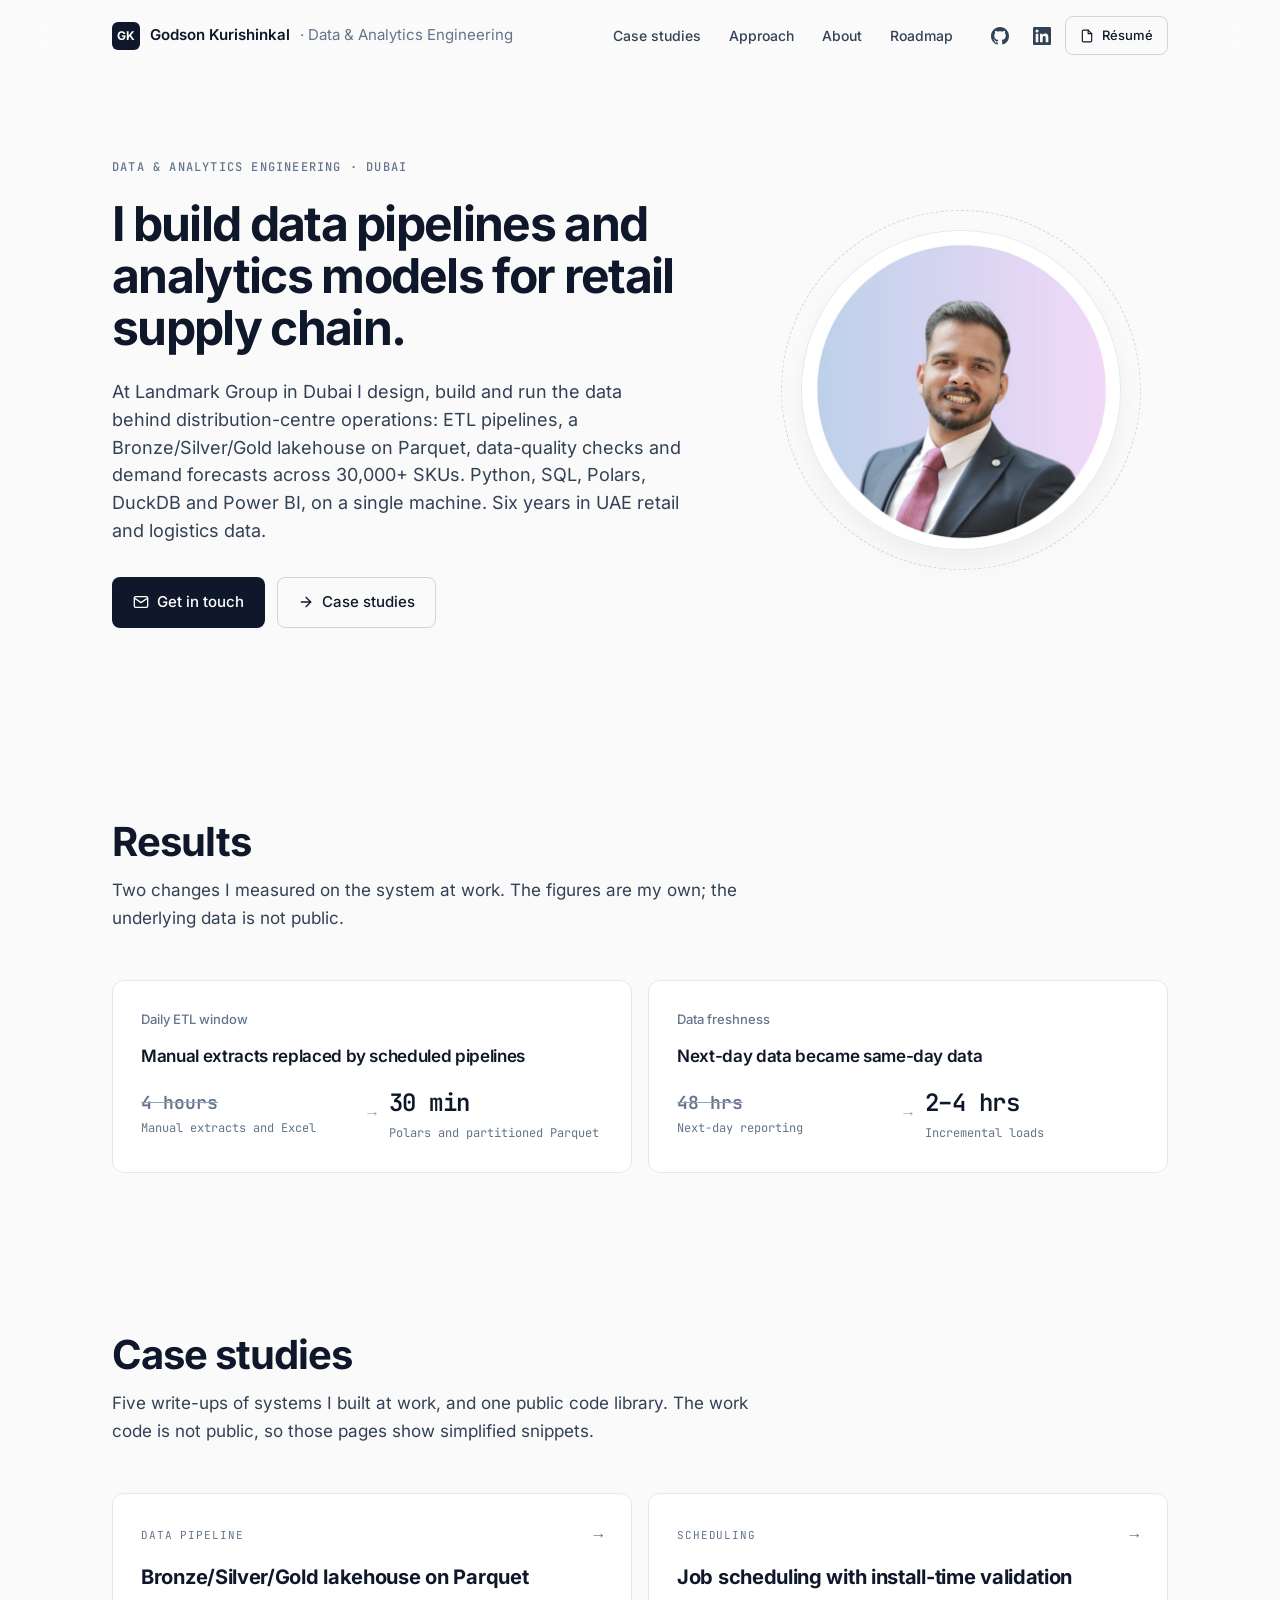
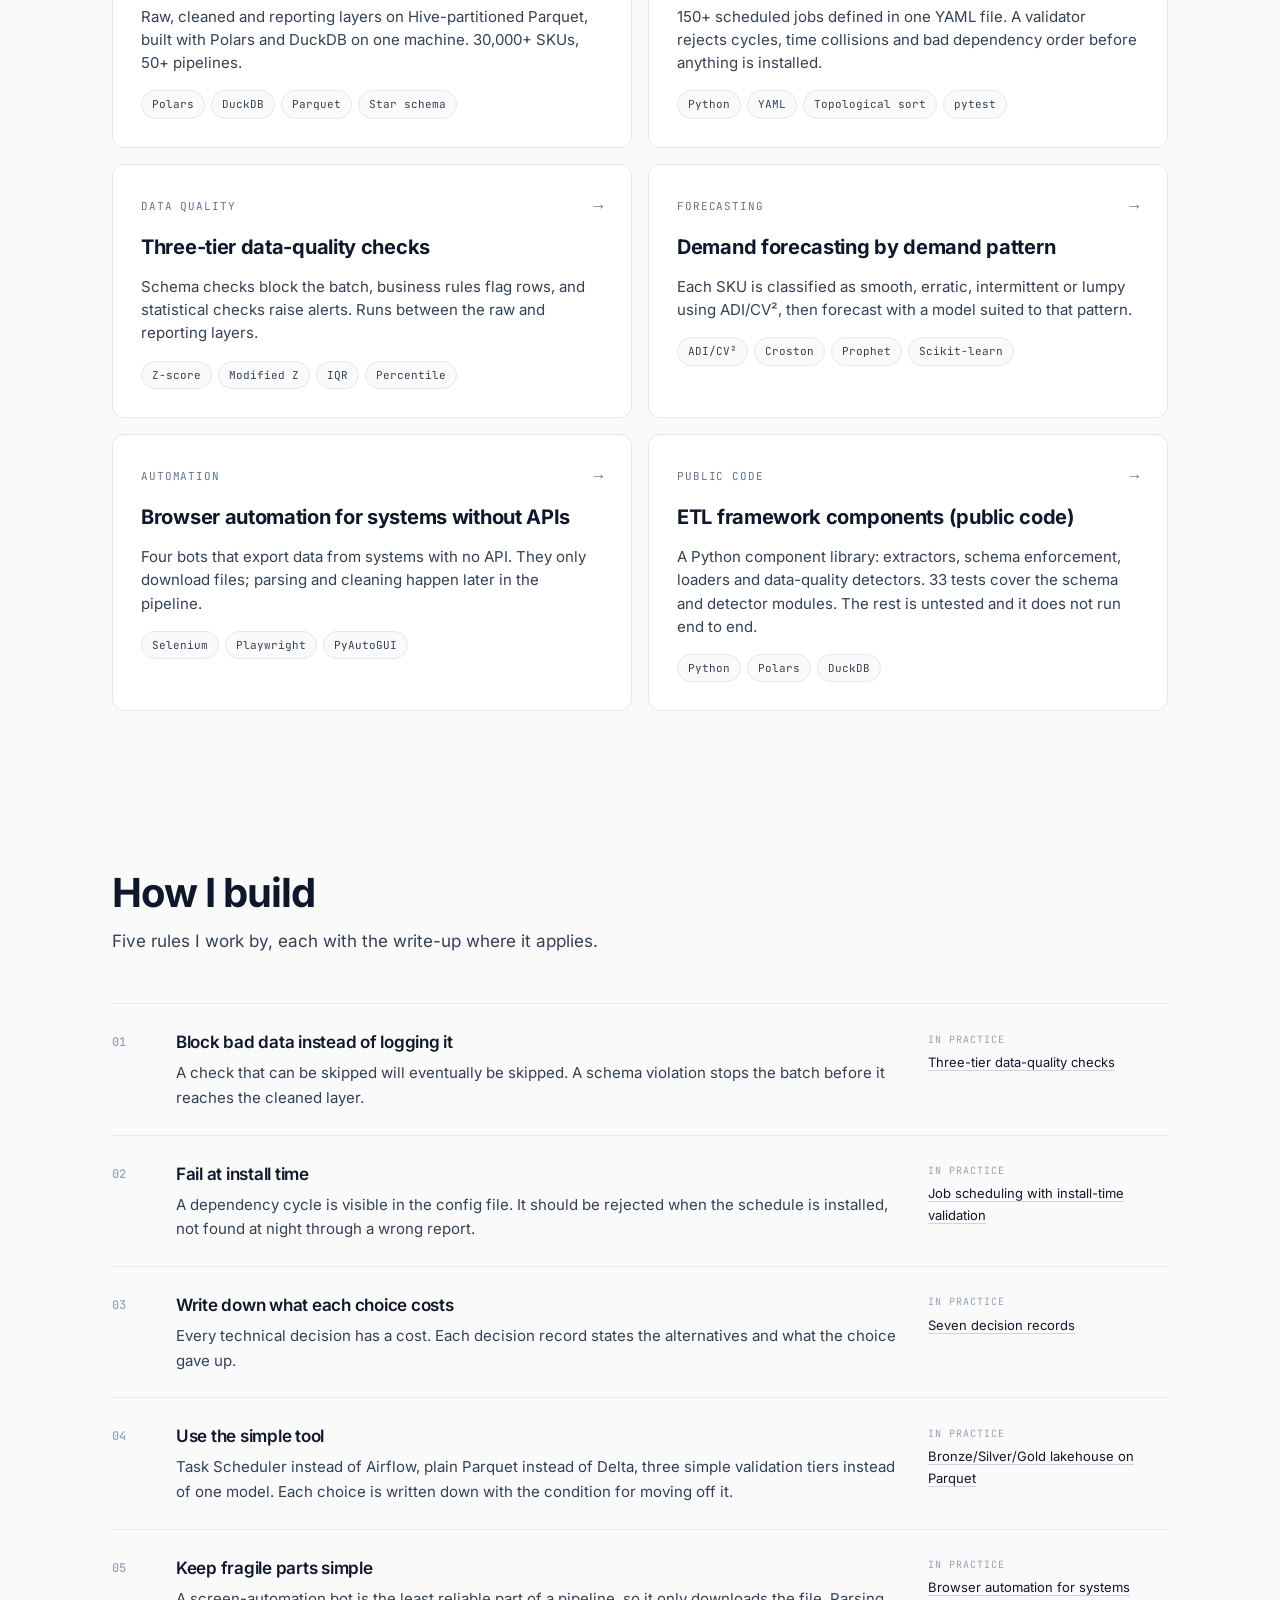
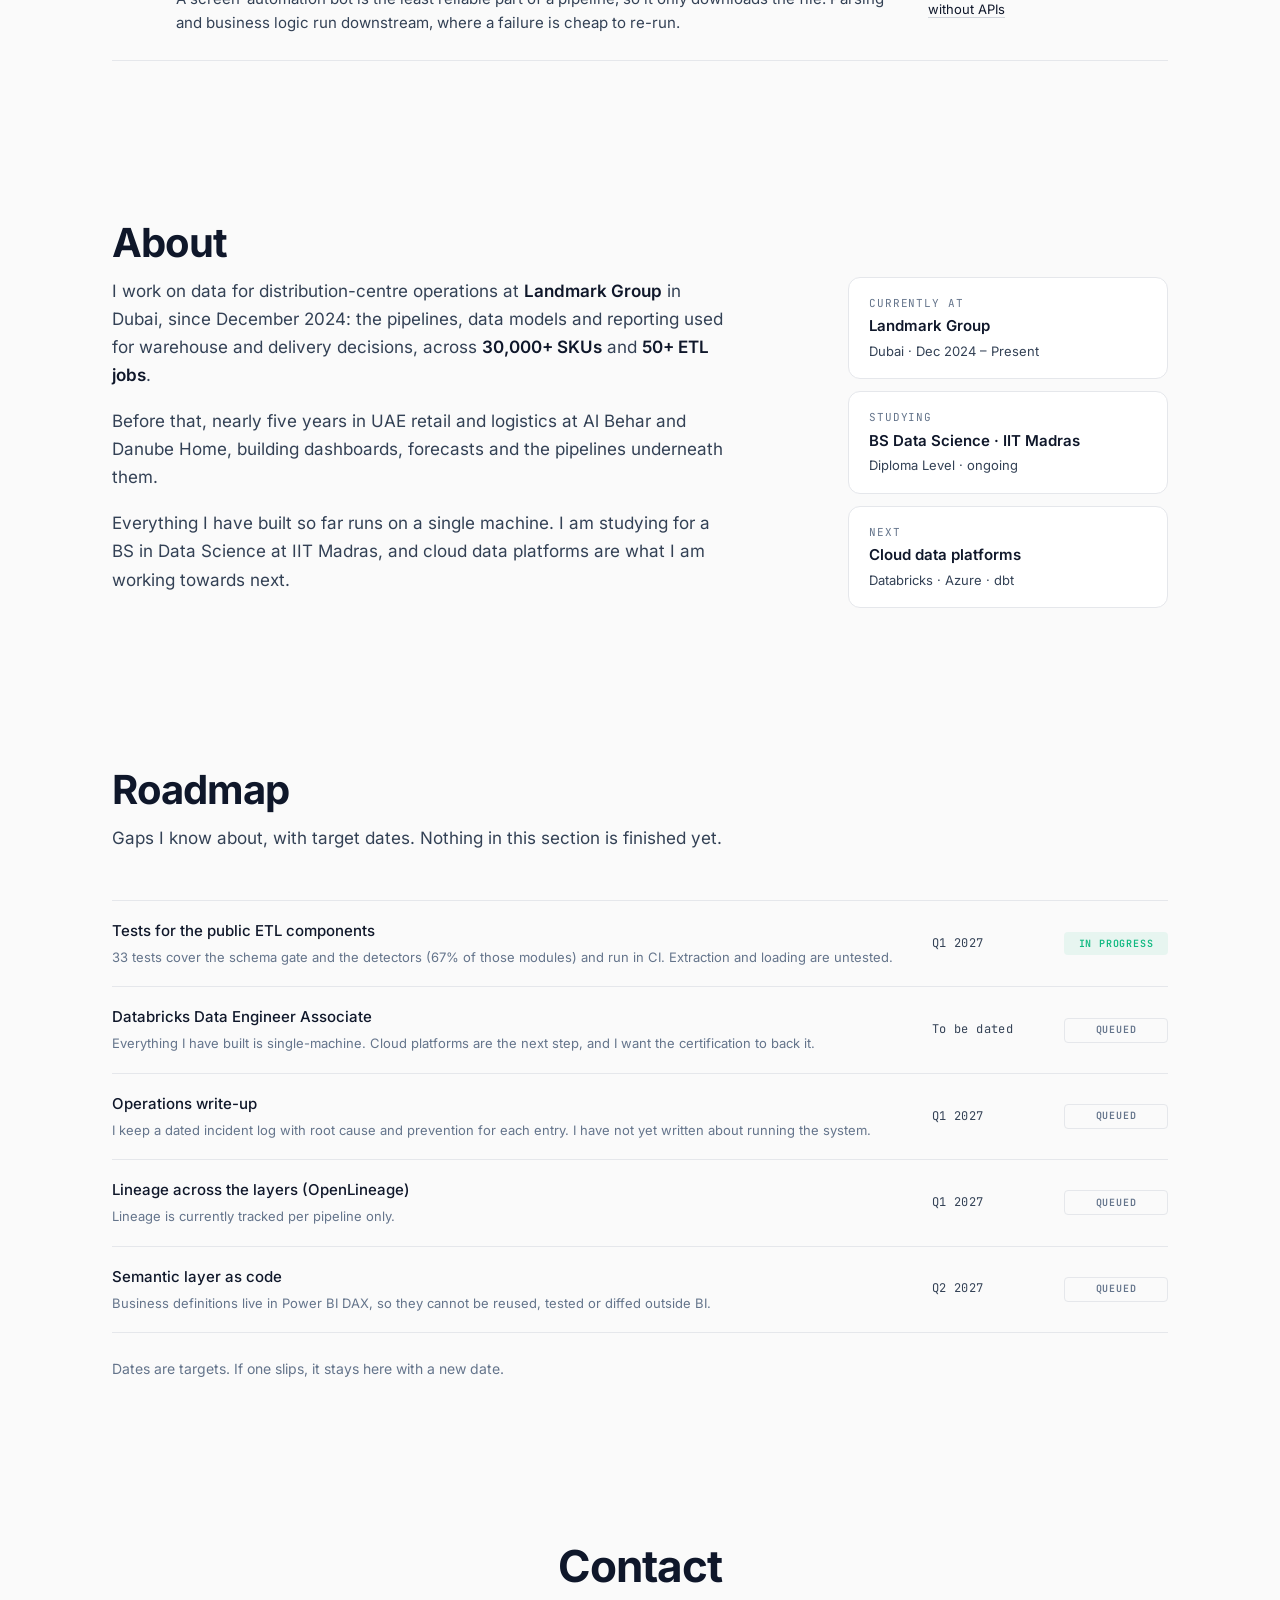
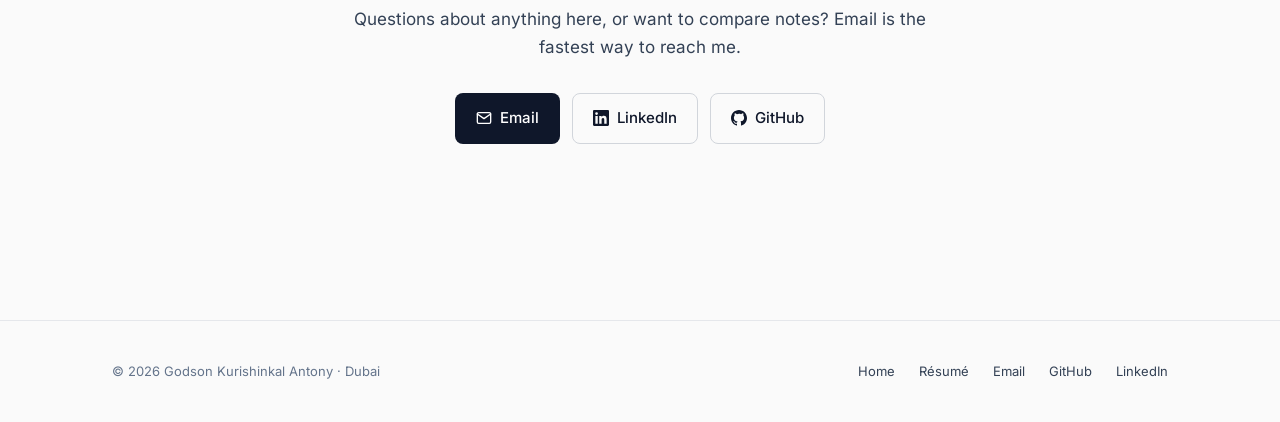
==== commit 9e1a1300: "perf: serve fonts from the site instead of a third-party host Co-Authored-By: Claude Fable 5.2 <nore" ====
--- a/index.html
+++ b/index.html
@@ -9,14 +9,14 @@
     <title>Godson Kurishinkal Antony — Data &amp; Analytics Engineering</title>
     <meta name="description" content="Data and analytics engineer in Dubai. ETL pipelines, a Parquet lakehouse, data-quality checks and demand forecasts for retail supply chain. Python, SQL, Polars, DuckDB, Power BI.">
     <meta name="author" content="Godson Kurishinkal Antony">
-    <link rel="canonical" href="https://godsonkurishinkal.github.io/data-engineering-portfolio/">
+    <link rel="canonical" href="https://godsonkurishinkal.github.io/portfolio/">
 
     <!-- Open Graph -->
     <meta property="og:title" content="Godson Kurishinkal Antony — Data &amp; Analytics Engineering">
     <meta property="og:description" content="ETL pipelines, a Parquet lakehouse, data-quality checks and demand forecasts for retail supply chain. Write-ups and public code.">
     <meta property="og:type" content="website">
-    <meta property="og:url" content="https://godsonkurishinkal.github.io/data-engineering-portfolio/">
-    <meta property="og:image" content="https://godsonkurishinkal.github.io/data-engineering-portfolio/assets/images/og-image.png">
+    <meta property="og:url" content="https://godsonkurishinkal.github.io/portfolio/">
+    <meta property="og:image" content="https://godsonkurishinkal.github.io/portfolio/assets/images/og-image.png">
     <meta property="og:image:width" content="1200">
     <meta property="og:image:height" content="630">
     <meta property="og:locale" content="en_AE">
@@ -25,12 +25,8 @@
     <meta name="twitter:card" content="summary_large_image">
     <meta name="twitter:title" content="Godson Kurishinkal Antony — Data &amp; Analytics Engineering">
     <meta name="twitter:description" content="Data pipelines and analytics models for retail supply chain. Write-ups and public code.">
-    <meta name="twitter:image" content="https://godsonkurishinkal.github.io/data-engineering-portfolio/assets/images/og-image.png">
-
-    <!-- Fonts -->
-    <link rel="preconnect" href="https://fonts.googleapis.com">
-    <link rel="preconnect" href="https://fonts.gstatic.com" crossorigin>
-    <link href="https://fonts.googleapis.com/css2?family=Inter:wght@300;400;500;600;700&family=JetBrains+Mono:wght@400;500;600&display=swap" rel="stylesheet">
+    <meta name="twitter:image" content="https://godsonkurishinkal.github.io/portfolio/assets/images/og-image.png">
+
 
     <!-- Favicon -->
     <link rel="icon" type="image/svg+xml" href="data:image/svg+xml;utf8,<svg xmlns='http://www.w3.org/2000/svg' viewBox='0 0 100 100'><rect width='100' height='100' rx='20' fill='%230f172a'/><text x='50' y='66' font-family='Inter,sans-serif' font-size='52' font-weight='700' text-anchor='middle' fill='%23ffffff'>GK</text></svg>">
@@ -46,8 +42,8 @@
       "familyName": "Kurishinkal Antony",
       "jobTitle": "Data & Analytics Engineering — Supply Chain & Retail",
       "description": "Data and analytics engineer with 6+ years building ETL pipelines, data models, data-quality checks and demand forecasts for UAE retail supply chain.",
-      "url": "https://godsonkurishinkal.github.io/data-engineering-portfolio/",
-      "image": "https://godsonkurishinkal.github.io/data-engineering-portfolio/assets/images/profile.jpg",
+      "url": "https://godsonkurishinkal.github.io/portfolio/",
+      "image": "https://godsonkurishinkal.github.io/portfolio/assets/images/profile.jpg",
       "email": "mailto:godson.kurishinkal@gmail.com",
       "address": {"@type": "PostalAddress", "addressLocality": "Dubai", "addressCountry": "AE"},
       "worksFor": {"@type": "Organization", "name": "Landmark Group"},
@@ -60,7 +56,7 @@
     }
     </script>
 
-    <link rel="stylesheet" href="assets/css/tokens.css?v=2bb3148a">
+    <link rel="stylesheet" href="assets/css/tokens.css?v=721bab3b">
     <link rel="stylesheet" href="assets/css/app.css?v=afe324a9">
     <script>document.documentElement.classList.add('js');</script>
 </head>
@@ -266,7 +262,7 @@
                     <div class="principle-title">Write down what each choice costs</div>
                     <p class="principle-text">Every technical decision has a cost. Each decision record states the alternatives and what the choice gave up.</p>
                 </div>
-                <div class="principle-proof"><a href="https://github.com/GodsonKurishinkal/data-engineering-portfolio/tree/main/enterprise-data-platform/docs/architecture-decisions" target="_blank" rel="noopener noreferrer">Seven decision records</a></div>
+                <div class="principle-proof"><a href="https://github.com/GodsonKurishinkal/portfolio/tree/main/enterprise-data-platform/docs/architecture-decisions" target="_blank" rel="noopener noreferrer">Seven decision records</a></div>
             </div>
             <div class="principle">
                 <div class="principle-num">04</div>
--- a/assets/css/tokens.css
+++ b/assets/css/tokens.css
@@ -3,6 +3,40 @@
    Imported by: assets/css/app.css (site) and resume.html (print page)
    Change a colour here, not in two places.
    ================================================================ */
+
+/* Fonts are served from this site (assets/fonts). Licences: assets/fonts/LICENSES.md */
+@font-face {
+    font-family: 'Inter';
+    font-style: normal;
+    font-weight: 400 700;
+    font-display: swap;
+    src: url('../fonts/inter-latin-ext.woff2') format('woff2');
+    unicode-range: U+0100-02BA, U+02BD-02C5, U+02C7-02CC, U+02CE-02D7, U+02DD-02FF, U+0304, U+0308, U+0329, U+1D00-1DBF, U+1E00-1E9F, U+1EF2-1EFF, U+2020, U+20A0-20AB, U+20AD-20C4, U+2113, U+2C60-2C7F, U+A720-A7FF;
+}
+@font-face {
+    font-family: 'Inter';
+    font-style: normal;
+    font-weight: 400 700;
+    font-display: swap;
+    src: url('../fonts/inter-latin.woff2') format('woff2');
+    unicode-range: U+0000-00FF, U+0131, U+0152-0153, U+02BB-02BC, U+02C6, U+02DA, U+02DC, U+0304, U+0308, U+0329, U+2000-206F, U+20AC, U+2122, U+2191, U+2193, U+2212, U+2215, U+FEFF, U+FFFD;
+}
+@font-face {
+    font-family: 'JetBrains Mono';
+    font-style: normal;
+    font-weight: 400 600;
+    font-display: swap;
+    src: url('../fonts/jetbrains-mono-latin-ext.woff2') format('woff2');
+    unicode-range: U+0100-02BA, U+02BD-02C5, U+02C7-02CC, U+02CE-02D7, U+02DD-02FF, U+0304, U+0308, U+0329, U+1D00-1DBF, U+1E00-1E9F, U+1EF2-1EFF, U+2020, U+20A0-20AB, U+20AD-20C4, U+2113, U+2C60-2C7F, U+A720-A7FF;
+}
+@font-face {
+    font-family: 'JetBrains Mono';
+    font-style: normal;
+    font-weight: 400 600;
+    font-display: swap;
+    src: url('../fonts/jetbrains-mono-latin.woff2') format('woff2');
+    unicode-range: U+0000-00FF, U+0131, U+0152-0153, U+02BB-02BC, U+02C6, U+02DA, U+02DC, U+0304, U+0308, U+0329, U+2000-206F, U+20AC, U+2122, U+2191, U+2193, U+2212, U+2215, U+FEFF, U+FFFD;
+}
 
 :root {
     /* Surfaces */
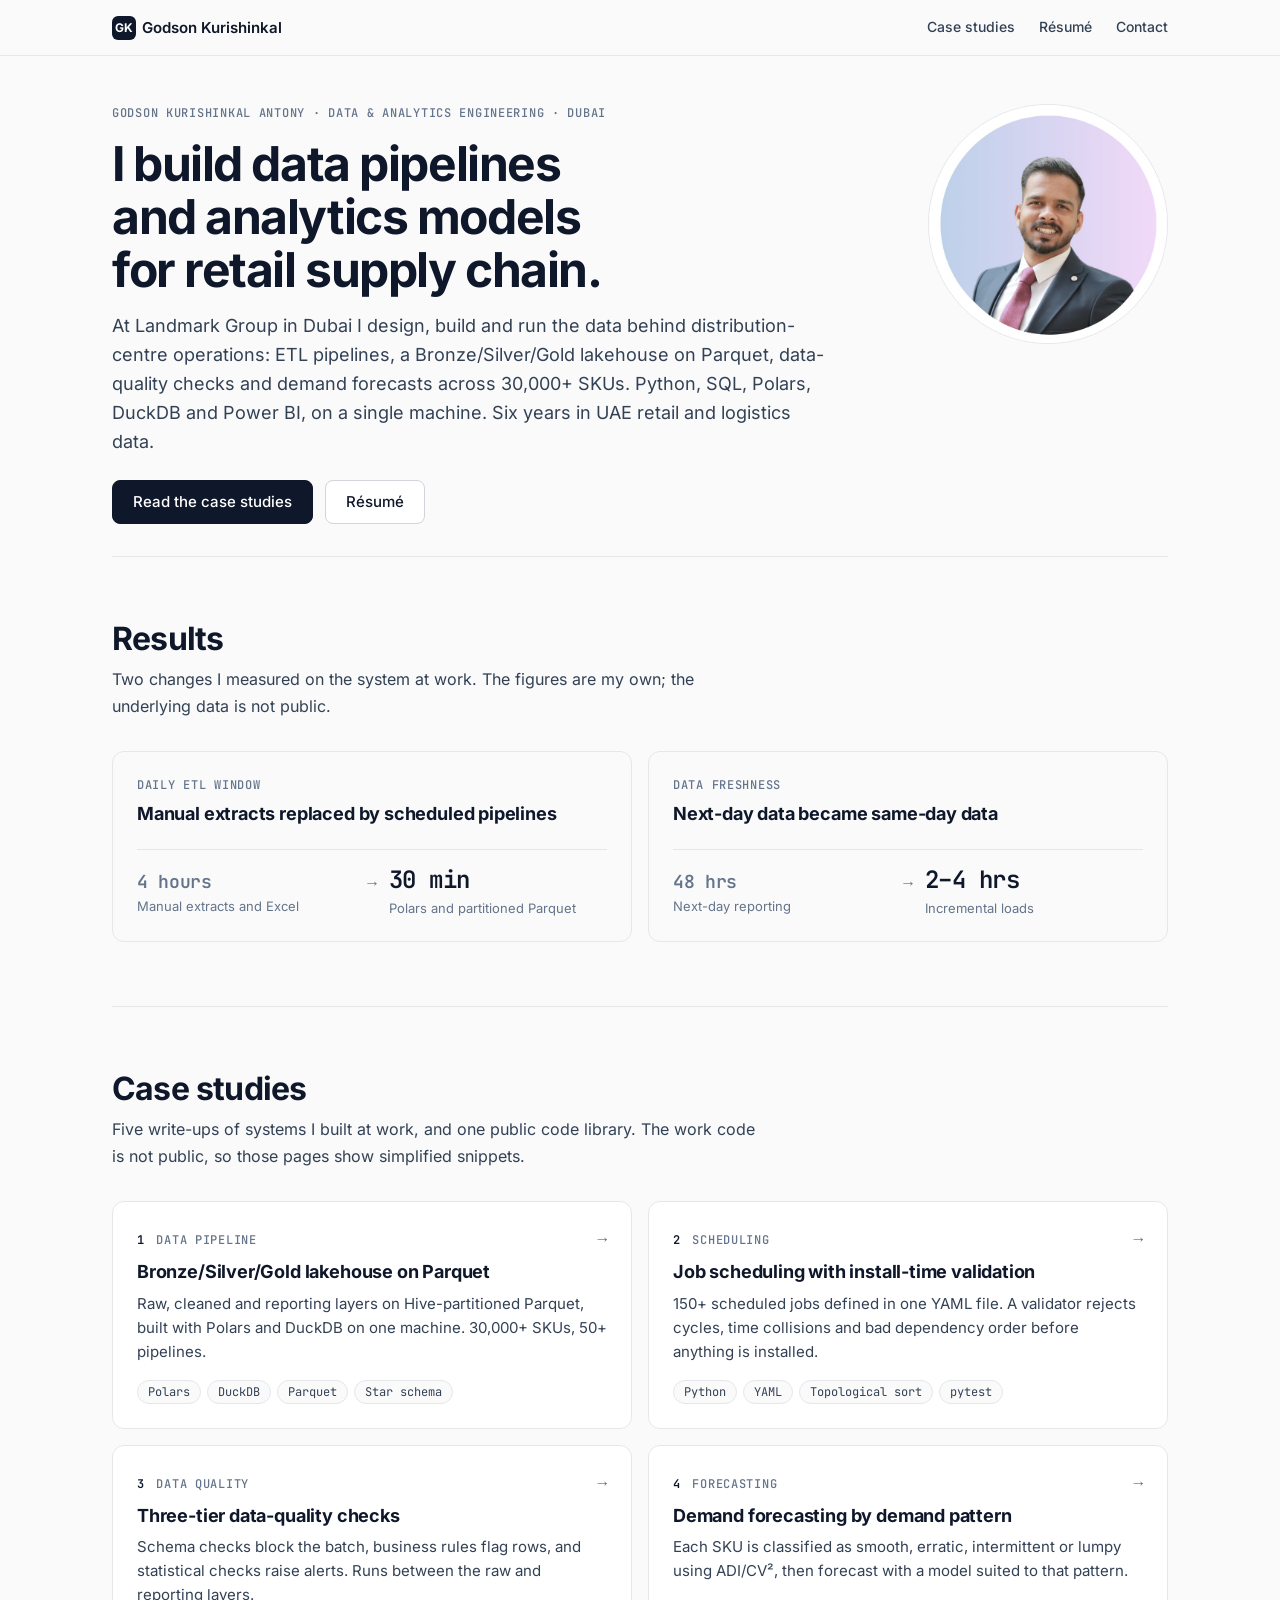
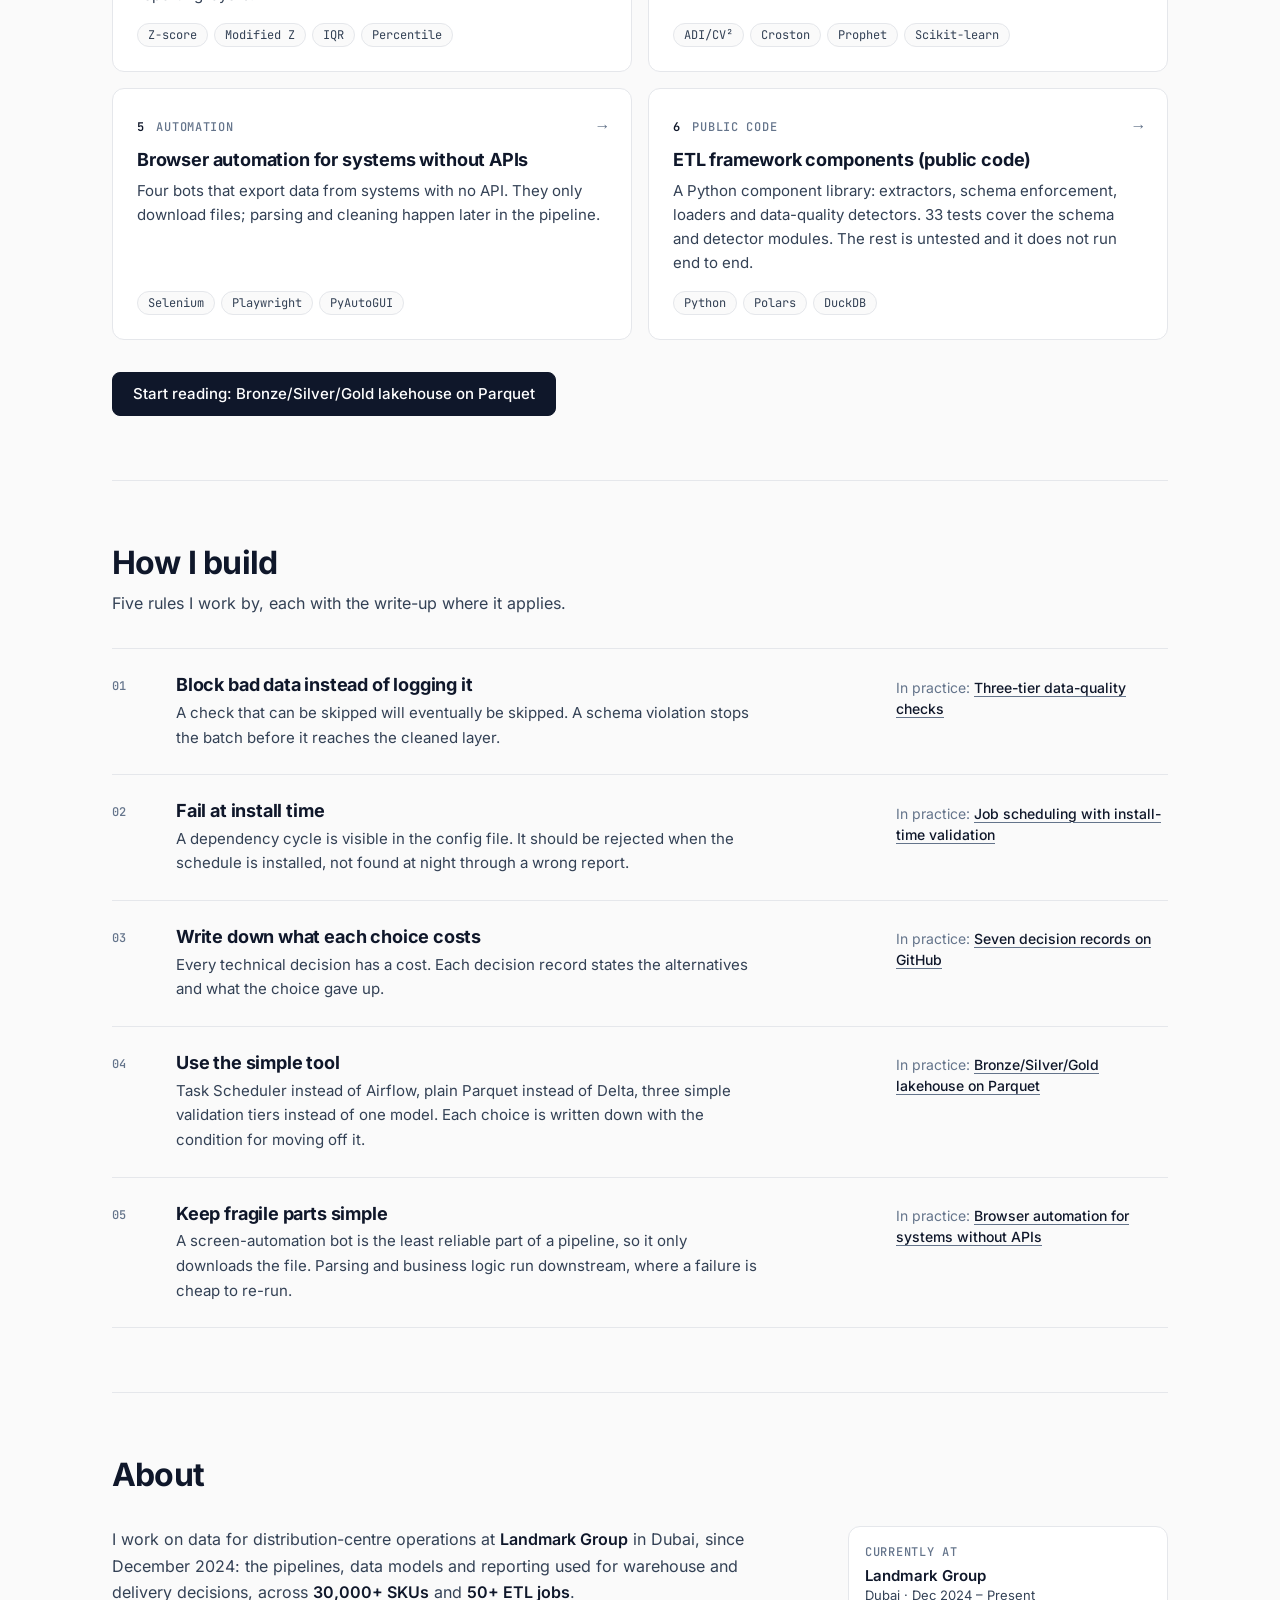
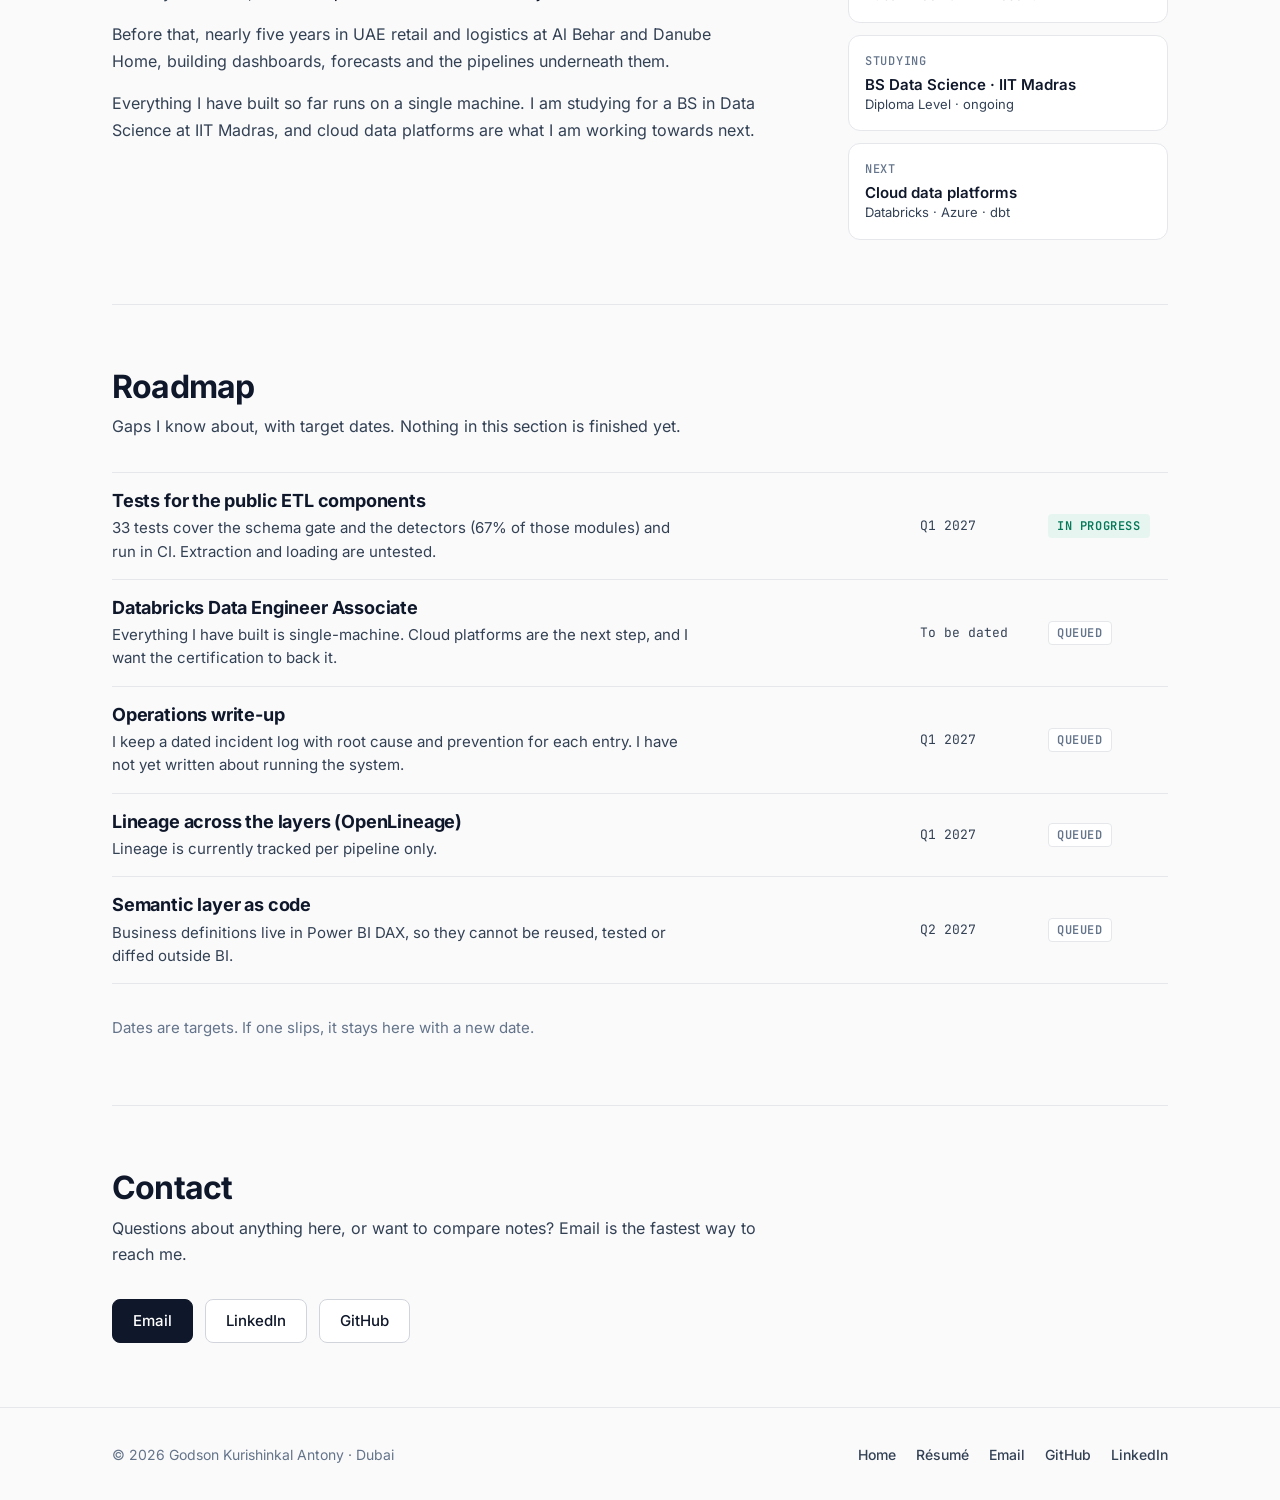
==== commit 5dc2cfd9: "feat: app-like layout with one reading path through the site - One 56px header on every page with th" ====
--- a/index.html
+++ b/index.html
@@ -56,356 +56,311 @@
     }
     </script>
 
-    <link rel="stylesheet" href="assets/css/tokens.css?v=721bab3b">
-    <link rel="stylesheet" href="assets/css/app.css?v=afe324a9">
-    <script>document.documentElement.classList.add('js');</script>
+    <link rel="stylesheet" href="assets/css/tokens.css?v=6ff5aee7">
+    <link rel="stylesheet" href="assets/css/app.css?v=ebb3c138">
 </head>
 <body>
-    <a href="#top" class="skip-link">Skip to content</a>
-    <nav aria-label="Primary" class="landing-nav" id="navbar">
-        <div class="nav-inner">
-            <a href="#top" class="nav-brand">
-                <span class="nav-brand-mark">GK</span>
-                <span class="nav-brand-name">Godson<span class="nav-brand-name-last"> Kurishinkal</span></span> <span class="nav-brand-meta">· Data &amp; Analytics Engineering</span>
+    <a href="#main" class="skip-link">Skip to content</a>
+    <header class="site-header">
+        <nav class="site-nav" aria-label="Primary">
+            <a href="index.html" class="nav-brand">
+                <span class="nav-brand-mark" aria-hidden="true">GK</span>
+                <span class="nav-brand-name">Godson<span class="nav-brand-name-last"> Kurishinkal</span></span>
             </a>
-            <div class="nav-sections">
-                <a href="#projects">Case studies</a>
-                <a href="#approach">Approach</a>
-                <a href="#about">About</a>
-                <a href="#roadmap">Roadmap</a>
-            </div>
-            <div class="nav-links">
-                <a href="https://github.com/GodsonKurishinkal" target="_blank" rel="noopener noreferrer" class="nav-link" aria-label="GitHub">
-                    <svg viewBox="0 0 24 24" fill="currentColor"><path d="M12 0C5.37 0 0 5.37 0 12c0 5.31 3.435 9.795 8.205 11.385.6.105.825-.255.825-.57 0-.285-.015-1.23-.015-2.235-3.015.555-3.795-.735-4.035-1.41-.135-.345-.72-1.41-1.23-1.695-.42-.225-1.02-.78-.015-.795.945-.015 1.62.87 1.845 1.23 1.08 1.815 2.805 1.305 3.495.99.105-.78.42-1.305.765-1.605-2.67-.3-5.46-1.335-5.46-5.925 0-1.305.465-2.385 1.23-3.225-.12-.3-.54-1.53.12-3.18 0 0 1.005-.315 3.3 1.23.96-.27 1.98-.405 3-.405s2.04.135 3 .405c2.295-1.56 3.3-1.23 3.3-1.23.66 1.65.24 2.88.12 3.18.765.84 1.23 1.905 1.23 3.225 0 4.605-2.805 5.625-5.475 5.925.435.375.81 1.095.81 2.22 0 1.605-.015 2.895-.015 3.3 0 .315.225.69.825.57A12.02 12.02 0 0024 12c0-6.63-5.37-12-12-12z"/></svg>
-                </a>
-                <a href="https://linkedin.com/in/godsonkurishinkal" target="_blank" rel="noopener noreferrer" class="nav-link" aria-label="LinkedIn">
-                    <svg viewBox="0 0 24 24" fill="currentColor"><path d="M20.447 20.452h-3.554v-5.569c0-1.328-.027-3.037-1.852-3.037-1.853 0-2.136 1.445-2.136 2.939v5.667H9.351V9h3.414v1.561h.046c.477-.9 1.637-1.85 3.37-1.85 3.601 0 4.267 2.37 4.267 5.455v6.286zM5.337 7.433a2.062 2.062 0 01-2.063-2.065 2.064 2.064 0 112.063 2.065zm1.782 13.019H3.555V9h3.564v11.452zM22.225 0H1.771C.792 0 0 .774 0 1.729v20.542C0 23.227.792 24 1.771 24h20.451C23.2 24 24 23.227 24 22.271V1.729C24 .774 23.2 0 22.222 0h.003z"/></svg>
-                </a>
-                <a href="resume.html" class="nav-cta">
-                    <svg viewBox="0 0 24 24" fill="none" stroke="currentColor" stroke-width="2" stroke-linecap="round" stroke-linejoin="round"><path d="M14 2H6a2 2 0 0 0-2 2v16a2 2 0 0 0 2 2h12a2 2 0 0 0 2-2V8z"/><path d="M14 2v6h6"/></svg>
-                    Résumé
-                </a>
-            </div>
-        </div>
-    </nav>
-
-    <header class="hero" id="top">
-        <div>
-            <p class="hero-eyebrow">Data &amp; Analytics Engineering · Dubai</p>
+            <ul class="nav-links">
+                <li><a href="index.html#projects">Case studies</a></li>
+                <li><a href="resume.html">Résumé</a></li>
+                <li><a href="index.html#contact">Contact</a></li>
+            </ul>
+        </nav>
+    </header>
+
+    <main id="main" class="home">
+        <div class="hero" id="top">
+            <p class="hero-eyebrow">Godson Kurishinkal Antony · Data &amp; Analytics Engineering · Dubai</p>
             <h1 class="hero-title">I build data pipelines and analytics models for retail supply chain.</h1>
             <p class="hero-pitch">At Landmark Group in Dubai I design, build and run the data behind distribution-centre operations: ETL pipelines, a Bronze/Silver/Gold lakehouse on Parquet, data-quality checks and demand forecasts across 30,000+ SKUs. Python, SQL, Polars, DuckDB and Power BI, on a single machine. Six years in UAE retail and logistics data.</p>
-            <div class="hero-cta-row">
-                <a href="mailto:godson.kurishinkal@gmail.com?subject=Interested%20in%20working%20with%20you" class="btn btn-ink">
-                    <svg viewBox="0 0 24 24" fill="none" stroke="currentColor" stroke-width="2" stroke-linecap="round" stroke-linejoin="round"><path d="M4 4h16c1.1 0 2 .9 2 2v12c0 1.1-.9 2-2 2H4c-1.1 0-2-.9-2-2V6c0-1.1.9-2 2-2z"/><polyline points="22,6 12,13 2,6"/></svg>
-                    Get in touch
-                </a>
-                <a href="#projects" class="btn btn-ghost">
-                    <svg viewBox="0 0 24 24" fill="none" stroke="currentColor" stroke-width="2" stroke-linecap="round" stroke-linejoin="round"><line x1="5" y1="12" x2="19" y2="12"/><polyline points="12 5 19 12 12 19"/></svg>
-                    Case studies
-                </a>
-            </div>
-        </div>
-        <div class="hero-visual">
+            <div class="btn-row">
+                <a href="#projects" class="btn btn-ink">Read the case studies</a>
+                <a href="resume.html" class="btn btn-ghost">Résumé</a>
+            </div>
             <img src="assets/images/profile.jpg" alt="Godson Kurishinkal Antony" class="hero-image" width="640" height="640" loading="eager" decoding="async" fetchpriority="high">
         </div>
-    </header>
-
-    <section class="section-wide reveal" id="results" aria-labelledby="impact-title">
-        <h2 class="section-title-lg" id="impact-title">Results</h2>
-        <p class="section-sub">Two changes I measured on the system at work. The figures are my own; the underlying data is not public.</p>
-        <div class="impact-grid">
-            <div class="impact">
-                <span class="impact-label-row">Daily ETL window</span>
-                <h3 class="impact-title">Manual extracts replaced by scheduled pipelines</h3>
-                <div class="impact-compare">
-                    <div class="impact-old">
-                        <span class="impact-old-val">4 hours</span>
-                        <span class="impact-sub">Manual extracts and Excel</span>
-                    </div>
-                    <span class="impact-arrow">→</span>
-                    <div class="impact-new">
-                        <span class="impact-new-val">30 min</span>
-                        <span class="impact-sub">Polars and partitioned Parquet</span>
+
+        <section id="results" aria-labelledby="impact-title">
+            <h2 class="section-title-lg" id="impact-title">Results</h2>
+            <p class="section-sub">Two changes I measured on the system at work. The figures are my own; the underlying data is not public.</p>
+            <div class="impact-grid">
+                <div class="impact">
+                    <p class="impact-label-row">Daily ETL window</p>
+                    <h3 class="impact-title">Manual extracts replaced by scheduled pipelines</h3>
+                    <div class="impact-compare">
+                        <div class="impact-old">
+                            <span class="impact-old-val">4 hours</span>
+                            <span class="impact-sub">Manual extracts and Excel</span>
+                        </div>
+                        <span class="impact-arrow" aria-hidden="true">→</span>
+                        <div class="impact-new">
+                            <span class="impact-new-val">30 min</span>
+                            <span class="impact-sub">Polars and partitioned Parquet</span>
+                        </div>
                     </div>
                 </div>
-            </div>
-            <div class="impact">
-                <span class="impact-label-row">Data freshness</span>
-                <h3 class="impact-title">Next-day data became same-day data</h3>
-                <div class="impact-compare">
-                    <div class="impact-old">
-                        <span class="impact-old-val">48 hrs</span>
-                        <span class="impact-sub">Next-day reporting</span>
-                    </div>
-                    <span class="impact-arrow">→</span>
-                    <div class="impact-new">
-                        <span class="impact-new-val">2–4 hrs</span>
-                        <span class="impact-sub">Incremental loads</span>
+                <div class="impact">
+                    <p class="impact-label-row">Data freshness</p>
+                    <h3 class="impact-title">Next-day data became same-day data</h3>
+                    <div class="impact-compare">
+                        <div class="impact-old">
+                            <span class="impact-old-val">48 hrs</span>
+                            <span class="impact-sub">Next-day reporting</span>
+                        </div>
+                        <span class="impact-arrow" aria-hidden="true">→</span>
+                        <div class="impact-new">
+                            <span class="impact-new-val">2–4 hrs</span>
+                            <span class="impact-sub">Incremental loads</span>
+                        </div>
                     </div>
                 </div>
             </div>
-        </div>
-    </section>
-
-    <section class="section-wide reveal" id="projects" aria-labelledby="projects-title">
-        <h2 class="section-title-lg" id="projects-title">Case studies</h2>
-        <p class="section-sub">Five write-ups of systems I built at work, and one public code library. The work code is not public, so those pages show simplified snippets.</p>
-        <div class="projects-grid">
-            <a href="projects/medallion-lakehouse.html" class="project-card">
-                <div class="project-card-head">
-                    <span class="project-card-tag">Data pipeline</span>
-                    <span class="project-card-arrow">→</span>
+        </section>
+
+        <section id="projects" aria-labelledby="projects-title">
+            <h2 class="section-title-lg" id="projects-title">Case studies</h2>
+            <p class="section-sub">Five write-ups of systems I built at work, and one public code library. The work code is not public, so those pages show simplified snippets.</p>
+            <ol class="projects-grid">
+                <li class="project-card">
+                    <div class="project-card-head">
+                        <p class="project-card-tag"><span class="project-card-num">1</span> Data pipeline</p>
+                        <span class="project-card-arrow" aria-hidden="true">→</span>
+                    </div>
+                    <h3 class="project-card-title"><a href="projects/medallion-lakehouse.html">Bronze/Silver/Gold lakehouse on Parquet</a></h3>
+                    <p class="project-card-desc">Raw, cleaned and reporting layers on Hive-partitioned Parquet, built with Polars and DuckDB on one machine. 30,000+ SKUs, 50+ pipelines.</p>
+                    <div class="project-card-pills">
+                        <span class="project-card-pill">Polars</span>
+                        <span class="project-card-pill">DuckDB</span>
+                        <span class="project-card-pill">Parquet</span>
+                        <span class="project-card-pill">Star schema</span>
+                    </div>
+                </li>
+                <li class="project-card">
+                    <div class="project-card-head">
+                        <p class="project-card-tag"><span class="project-card-num">2</span> Scheduling</p>
+                        <span class="project-card-arrow" aria-hidden="true">→</span>
+                    </div>
+                    <h3 class="project-card-title"><a href="projects/pipeline-orchestration.html">Job scheduling with install-time validation</a></h3>
+                    <p class="project-card-desc">150+ scheduled jobs defined in one YAML file. A validator rejects cycles, time collisions and bad dependency order before anything is installed.</p>
+                    <div class="project-card-pills">
+                        <span class="project-card-pill">Python</span>
+                        <span class="project-card-pill">YAML</span>
+                        <span class="project-card-pill">Topological sort</span>
+                        <span class="project-card-pill">pytest</span>
+                    </div>
+                </li>
+                <li class="project-card">
+                    <div class="project-card-head">
+                        <p class="project-card-tag"><span class="project-card-num">3</span> Data quality</p>
+                        <span class="project-card-arrow" aria-hidden="true">→</span>
+                    </div>
+                    <h3 class="project-card-title"><a href="projects/anomaly-detection.html">Three-tier data-quality checks</a></h3>
+                    <p class="project-card-desc">Schema checks block the batch, business rules flag rows, and statistical checks raise alerts. Runs between the raw and reporting layers.</p>
+                    <div class="project-card-pills">
+                        <span class="project-card-pill">Z-score</span>
+                        <span class="project-card-pill">Modified Z</span>
+                        <span class="project-card-pill">IQR</span>
+                        <span class="project-card-pill">Percentile</span>
+                    </div>
+                </li>
+                <li class="project-card">
+                    <div class="project-card-head">
+                        <p class="project-card-tag"><span class="project-card-num">4</span> Forecasting</p>
+                        <span class="project-card-arrow" aria-hidden="true">→</span>
+                    </div>
+                    <h3 class="project-card-title"><a href="projects/demand-forecasting.html">Demand forecasting by demand pattern</a></h3>
+                    <p class="project-card-desc">Each SKU is classified as smooth, erratic, intermittent or lumpy using ADI/CV², then forecast with a model suited to that pattern.</p>
+                    <div class="project-card-pills">
+                        <span class="project-card-pill">ADI/CV²</span>
+                        <span class="project-card-pill">Croston</span>
+                        <span class="project-card-pill">Prophet</span>
+                        <span class="project-card-pill">Scikit-learn</span>
+                    </div>
+                </li>
+                <li class="project-card">
+                    <div class="project-card-head">
+                        <p class="project-card-tag"><span class="project-card-num">5</span> Automation</p>
+                        <span class="project-card-arrow" aria-hidden="true">→</span>
+                    </div>
+                    <h3 class="project-card-title"><a href="projects/rpa-bot-framework.html">Browser automation for systems without APIs</a></h3>
+                    <p class="project-card-desc">Four bots that export data from systems with no API. They only download files; parsing and cleaning happen later in the pipeline.</p>
+                    <div class="project-card-pills">
+                        <span class="project-card-pill">Selenium</span>
+                        <span class="project-card-pill">Playwright</span>
+                        <span class="project-card-pill">PyAutoGUI</span>
+                    </div>
+                </li>
+                <li class="project-card">
+                    <div class="project-card-head">
+                        <p class="project-card-tag"><span class="project-card-num">6</span> Public code</p>
+                        <span class="project-card-arrow" aria-hidden="true">→</span>
+                    </div>
+                    <h3 class="project-card-title"><a href="enterprise-data-platform/">ETL framework components (public code)</a></h3>
+                    <p class="project-card-desc">A Python component library: extractors, schema enforcement, loaders and data-quality detectors. 33 tests cover the schema and detector modules. The rest is untested and it does not run end to end.</p>
+                    <div class="project-card-pills">
+                        <span class="project-card-pill">Python</span>
+                        <span class="project-card-pill">Polars</span>
+                        <span class="project-card-pill">DuckDB</span>
+                    </div>
+                </li>
+            </ol>
+            <div class="btn-row">
+                <a href="projects/medallion-lakehouse.html" class="btn btn-ink">Start reading: Bronze/Silver/Gold lakehouse on Parquet</a>
+            </div>
+        </section>
+
+        <section id="approach" aria-labelledby="principles-title">
+            <h2 class="section-title-lg" id="principles-title">How I build</h2>
+            <p class="section-sub">Five rules I work by, each with the write-up where it applies.</p>
+            <ol class="principles">
+                <li class="principle">
+                    <div class="principle-num" aria-hidden="true">01</div>
+                    <div>
+                        <h3 class="principle-title">Block bad data instead of logging it</h3>
+                        <p class="principle-text">A check that can be skipped will eventually be skipped. A schema violation stops the batch before it reaches the cleaned layer.</p>
+                    </div>
+                    <p class="principle-proof">In practice: <a href="projects/anomaly-detection.html">Three-tier data-quality checks</a></p>
+                </li>
+                <li class="principle">
+                    <div class="principle-num" aria-hidden="true">02</div>
+                    <div>
+                        <h3 class="principle-title">Fail at install time</h3>
+                        <p class="principle-text">A dependency cycle is visible in the config file. It should be rejected when the schedule is installed, not found at night through a wrong report.</p>
+                    </div>
+                    <p class="principle-proof">In practice: <a href="projects/pipeline-orchestration.html">Job scheduling with install-time validation</a></p>
+                </li>
+                <li class="principle">
+                    <div class="principle-num" aria-hidden="true">03</div>
+                    <div>
+                        <h3 class="principle-title">Write down what each choice costs</h3>
+                        <p class="principle-text">Every technical decision has a cost. Each decision record states the alternatives and what the choice gave up.</p>
+                    </div>
+                    <p class="principle-proof">In practice: <a href="https://github.com/GodsonKurishinkal/portfolio/tree/main/enterprise-data-platform/docs/architecture-decisions" target="_blank" rel="noopener noreferrer">Seven decision records on GitHub</a></p>
+                </li>
+                <li class="principle">
+                    <div class="principle-num" aria-hidden="true">04</div>
+                    <div>
+                        <h3 class="principle-title">Use the simple tool</h3>
+                        <p class="principle-text">Task Scheduler instead of Airflow, plain Parquet instead of Delta, three simple validation tiers instead of one model. Each choice is written down with the condition for moving off it.</p>
+                    </div>
+                    <p class="principle-proof">In practice: <a href="projects/medallion-lakehouse.html">Bronze/Silver/Gold lakehouse on Parquet</a></p>
+                </li>
+                <li class="principle">
+                    <div class="principle-num" aria-hidden="true">05</div>
+                    <div>
+                        <h3 class="principle-title">Keep fragile parts simple</h3>
+                        <p class="principle-text">A screen-automation bot is the least reliable part of a pipeline, so it only downloads the file. Parsing and business logic run downstream, where a failure is cheap to re-run.</p>
+                    </div>
+                    <p class="principle-proof">In practice: <a href="projects/rpa-bot-framework.html">Browser automation for systems without APIs</a></p>
+                </li>
+            </ol>
+        </section>
+
+        <section id="about" aria-labelledby="about-title">
+            <h2 class="section-title-lg" id="about-title">About</h2>
+            <div class="about-grid">
+                <div class="about-prose">
+                    <p>I work on data for distribution-centre operations at <strong>Landmark Group</strong> in Dubai, since December 2024: the pipelines, data models and reporting used for warehouse and delivery decisions, across <strong>30,000+ SKUs</strong> and <strong>50+ ETL jobs</strong>.</p>
+                    <p>Before that, nearly five years in UAE retail and logistics at Al Behar and Danube Home, building dashboards, forecasts and the pipelines underneath them.</p>
+                    <p>Everything I have built so far runs on a single machine. I am studying for a BS in Data Science at IIT Madras, and cloud data platforms are what I am working towards next.</p>
                 </div>
-                <h3 class="project-card-title">Bronze/Silver/Gold lakehouse on Parquet</h3>
-                <p class="project-card-desc">Raw, cleaned and reporting layers on Hive-partitioned Parquet, built with Polars and DuckDB on one machine. 30,000+ SKUs, 50+ pipelines.</p>
-                <div class="project-card-pills">
-                    <span class="project-card-pill">Polars</span>
-                    <span class="project-card-pill">DuckDB</span>
-                    <span class="project-card-pill">Parquet</span>
-                    <span class="project-card-pill">Star schema</span>
+                <div class="about-side">
+                    <div class="about-chip">
+                        <span class="about-chip-label">Currently at</span>
+                        <span class="about-chip-value">Landmark Group</span>
+                        <span class="about-chip-sub">Dubai · Dec 2024 – Present</span>
+                    </div>
+                    <div class="about-chip">
+                        <span class="about-chip-label">Studying</span>
+                        <span class="about-chip-value">BS Data Science · IIT Madras</span>
+                        <span class="about-chip-sub">Diploma Level · ongoing</span>
+                    </div>
+                    <div class="about-chip">
+                        <span class="about-chip-label">Next</span>
+                        <span class="about-chip-value">Cloud data platforms</span>
+                        <span class="about-chip-sub">Databricks · Azure · dbt</span>
+                    </div>
                 </div>
-            </a>
-            <a href="projects/pipeline-orchestration.html" class="project-card">
-                <div class="project-card-head">
-                    <span class="project-card-tag">Scheduling</span>
-                    <span class="project-card-arrow">→</span>
-                </div>
-                <h3 class="project-card-title">Job scheduling with install-time validation</h3>
-                <p class="project-card-desc">150+ scheduled jobs defined in one YAML file. A validator rejects cycles, time collisions and bad dependency order before anything is installed.</p>
-                <div class="project-card-pills">
-                    <span class="project-card-pill">Python</span>
-                    <span class="project-card-pill">YAML</span>
-                    <span class="project-card-pill">Topological sort</span>
-                    <span class="project-card-pill">pytest</span>
-                </div>
-            </a>
-            <a href="projects/anomaly-detection.html" class="project-card">
-                <div class="project-card-head">
-                    <span class="project-card-tag">Data quality</span>
-                    <span class="project-card-arrow">→</span>
-                </div>
-                <h3 class="project-card-title">Three-tier data-quality checks</h3>
-                <p class="project-card-desc">Schema checks block the batch, business rules flag rows, and statistical checks raise alerts. Runs between the raw and reporting layers.</p>
-                <div class="project-card-pills">
-                    <span class="project-card-pill">Z-score</span>
-                    <span class="project-card-pill">Modified Z</span>
-                    <span class="project-card-pill">IQR</span>
-                    <span class="project-card-pill">Percentile</span>
-                </div>
-            </a>
-            <a href="projects/demand-forecasting.html" class="project-card">
-                <div class="project-card-head">
-                    <span class="project-card-tag">Forecasting</span>
-                    <span class="project-card-arrow">→</span>
-                </div>
-                <h3 class="project-card-title">Demand forecasting by demand pattern</h3>
-                <p class="project-card-desc">Each SKU is classified as smooth, erratic, intermittent or lumpy using ADI/CV², then forecast with a model suited to that pattern.</p>
-                <div class="project-card-pills">
-                    <span class="project-card-pill">ADI/CV²</span>
-                    <span class="project-card-pill">Croston</span>
-                    <span class="project-card-pill">Prophet</span>
-                    <span class="project-card-pill">Scikit-learn</span>
-                </div>
-            </a>
-            <a href="projects/rpa-bot-framework.html" class="project-card">
-                <div class="project-card-head">
-                    <span class="project-card-tag">Automation</span>
-                    <span class="project-card-arrow">→</span>
-                </div>
-                <h3 class="project-card-title">Browser automation for systems without APIs</h3>
-                <p class="project-card-desc">Four bots that export data from systems with no API. They only download files; parsing and cleaning happen later in the pipeline.</p>
-                <div class="project-card-pills">
-                    <span class="project-card-pill">Selenium</span>
-                    <span class="project-card-pill">Playwright</span>
-                    <span class="project-card-pill">PyAutoGUI</span>
-                </div>
-            </a>
-            <a href="enterprise-data-platform/" class="project-card">
-                <div class="project-card-head">
-                    <span class="project-card-tag">Public code</span>
-                    <span class="project-card-arrow">→</span>
-                </div>
-                <h3 class="project-card-title">ETL framework components (public code)</h3>
-                <p class="project-card-desc">A Python component library: extractors, schema enforcement, loaders and data-quality detectors. 33 tests cover the schema and detector modules. The rest is untested and it does not run end to end.</p>
-                <div class="project-card-pills">
-                    <span class="project-card-pill">Python</span>
-                    <span class="project-card-pill">Polars</span>
-                    <span class="project-card-pill">DuckDB</span>
-                </div>
-            </a>
-        </div>
-    </section>
-
-    <section class="section-wide reveal" id="approach" aria-labelledby="principles-title">
-        <h2 class="section-title-lg" id="principles-title">How I build</h2>
-        <p class="section-sub">Five rules I work by, each with the write-up where it applies.</p>
-        <div class="principles">
-            <div class="principle">
-                <div class="principle-num">01</div>
-                <div>
-                    <div class="principle-title">Block bad data instead of logging it</div>
-                    <p class="principle-text">A check that can be skipped will eventually be skipped. A schema violation stops the batch before it reaches the cleaned layer.</p>
-                </div>
-                <div class="principle-proof"><a href="projects/anomaly-detection.html">Three-tier data-quality checks</a></div>
-            </div>
-            <div class="principle">
-                <div class="principle-num">02</div>
-                <div>
-                    <div class="principle-title">Fail at install time</div>
-                    <p class="principle-text">A dependency cycle is visible in the config file. It should be rejected when the schedule is installed, not found at night through a wrong report.</p>
-                </div>
-                <div class="principle-proof"><a href="projects/pipeline-orchestration.html">Job scheduling with install-time validation</a></div>
-            </div>
-            <div class="principle">
-                <div class="principle-num">03</div>
-                <div>
-                    <div class="principle-title">Write down what each choice costs</div>
-                    <p class="principle-text">Every technical decision has a cost. Each decision record states the alternatives and what the choice gave up.</p>
-                </div>
-                <div class="principle-proof"><a href="https://github.com/GodsonKurishinkal/portfolio/tree/main/enterprise-data-platform/docs/architecture-decisions" target="_blank" rel="noopener noreferrer">Seven decision records</a></div>
-            </div>
-            <div class="principle">
-                <div class="principle-num">04</div>
-                <div>
-                    <div class="principle-title">Use the simple tool</div>
-                    <p class="principle-text">Task Scheduler instead of Airflow, plain Parquet instead of Delta, three simple validation tiers instead of one model. Each choice is written down with the condition for moving off it.</p>
-                </div>
-                <div class="principle-proof"><a href="projects/medallion-lakehouse.html">Bronze/Silver/Gold lakehouse on Parquet</a></div>
-            </div>
-            <div class="principle">
-                <div class="principle-num">05</div>
-                <div>
-                    <div class="principle-title">Keep fragile parts simple</div>
-                    <p class="principle-text">A screen-automation bot is the least reliable part of a pipeline, so it only downloads the file. Parsing and business logic run downstream, where a failure is cheap to re-run.</p>
-                </div>
-                <div class="principle-proof"><a href="projects/rpa-bot-framework.html">Browser automation for systems without APIs</a></div>
-            </div>
-        </div>
-    </section>
-
-    <section class="section-wide reveal" id="about" aria-labelledby="about-title">
-        <h2 class="section-title-lg" id="about-title">About</h2>
-        <div class="about-grid">
-            <div class="about-prose">
-                <p>I work on data for distribution-centre operations at <strong>Landmark Group</strong> in Dubai, since December 2024: the pipelines, data models and reporting used for warehouse and delivery decisions, across <strong>30,000+ SKUs</strong> and <strong>50+ ETL jobs</strong>.</p>
-                <p>Before that, nearly five years in UAE retail and logistics at Al Behar and Danube Home, building dashboards, forecasts and the pipelines underneath them.</p>
-                <p>Everything I have built so far runs on a single machine. I am studying for a BS in Data Science at IIT Madras, and cloud data platforms are what I am working towards next.</p>
-            </div>
-            <aside class="about-side">
-                <div class="about-chip">
-                    <span class="about-chip-label">Currently at</span>
-                    <span class="about-chip-value">Landmark Group</span>
-                    <span class="about-chip-sub">Dubai · Dec 2024 – Present</span>
-                </div>
-                <div class="about-chip">
-                    <span class="about-chip-label">Studying</span>
-                    <span class="about-chip-value">BS Data Science · IIT Madras</span>
-                    <span class="about-chip-sub">Diploma Level · ongoing</span>
-                </div>
-                <div class="about-chip">
-                    <span class="about-chip-label">Next</span>
-                    <span class="about-chip-value">Cloud data platforms</span>
-                    <span class="about-chip-sub">Databricks · Azure · dbt</span>
-                </div>
-            </aside>
-        </div>
-    </section>
-
-    <section class="section-wide reveal" id="roadmap" aria-labelledby="focus-title">
-        <h2 class="section-title-lg" id="focus-title">Roadmap</h2>
-        <p class="section-sub">Gaps I know about, with target dates. Nothing in this section is finished yet.</p>
-        <div class="commits">
-            <div class="commit">
-                <div>
-                    <div class="commit-name">Tests for the public ETL components</div>
-                    <div class="commit-why">33 tests cover the schema gate and the detectors (67% of those modules) and run in CI. Extraction and loading are untested.</div>
-                </div>
-                <div class="commit-by">Q1 2027</div>
-                <div class="commit-state state-active">In progress</div>
-            </div>
-            <div class="commit">
-                <div>
-                    <div class="commit-name">Databricks Data Engineer Associate</div>
-                    <div class="commit-why">Everything I have built is single-machine. Cloud platforms are the next step, and I want the certification to back it.</div>
-                </div>
-                <div class="commit-by">To be dated</div>
-                <div class="commit-state state-queued">Queued</div>
-            </div>
-            <div class="commit">
-                <div>
-                    <div class="commit-name">Operations write-up</div>
-                    <div class="commit-why">I keep a dated incident log with root cause and prevention for each entry. I have not yet written about running the system.</div>
-                </div>
-                <div class="commit-by">Q1 2027</div>
-                <div class="commit-state state-queued">Queued</div>
-            </div>
-            <div class="commit">
-                <div>
-                    <div class="commit-name">Lineage across the layers (OpenLineage)</div>
-                    <div class="commit-why">Lineage is currently tracked per pipeline only.</div>
-                </div>
-                <div class="commit-by">Q1 2027</div>
-                <div class="commit-state state-queued">Queued</div>
-            </div>
-            <div class="commit">
-                <div>
-                    <div class="commit-name">Semantic layer as code</div>
-                    <div class="commit-why">Business definitions live in Power BI DAX, so they cannot be reused, tested or diffed outside BI.</div>
-                </div>
-                <div class="commit-by">Q2 2027</div>
-                <div class="commit-state state-queued">Queued</div>
-            </div>
-        </div>
-        <p class="commit-note">Dates are targets. If one slips, it stays here with a new date.</p>
-    </section>
-
-    <section class="contact-strip reveal" aria-labelledby="contact-title">
-        <h2 id="contact-title">Contact</h2>
-        <p>Questions about anything here, or want to compare notes? Email is the fastest way to reach me.</p>
-        <div class="contact-row">
-            <a href="mailto:godson.kurishinkal@gmail.com?subject=Hello%20Godson" class="btn btn-ink">
-                <svg viewBox="0 0 24 24" fill="none" stroke="currentColor" stroke-width="2" stroke-linecap="round" stroke-linejoin="round"><path d="M4 4h16c1.1 0 2 .9 2 2v12c0 1.1-.9 2-2 2H4c-1.1 0-2-.9-2-2V6c0-1.1.9-2 2-2z"/><polyline points="22,6 12,13 2,6"/></svg>
-                Email
-            </a>
-            <a href="https://linkedin.com/in/godsonkurishinkal" target="_blank" rel="noopener noreferrer" class="btn btn-ghost">
-                <svg viewBox="0 0 24 24" fill="currentColor"><path d="M20.447 20.452h-3.554v-5.569c0-1.328-.027-3.037-1.852-3.037-1.853 0-2.136 1.445-2.136 2.939v5.667H9.351V9h3.414v1.561h.046c.477-.9 1.637-1.85 3.37-1.85 3.601 0 4.267 2.37 4.267 5.455v6.286zM5.337 7.433a2.062 2.062 0 01-2.063-2.065 2.064 2.064 0 112.063 2.065zm1.782 13.019H3.555V9h3.564v11.452zM22.225 0H1.771C.792 0 0 .774 0 1.729v20.542C0 23.227.792 24 1.771 24h20.451C23.2 24 24 23.227 24 22.271V1.729C24 .774 23.2 0 22.222 0h.003z"/></svg>
-                LinkedIn
-            </a>
-            <a href="https://github.com/GodsonKurishinkal" target="_blank" rel="noopener noreferrer" class="btn btn-ghost">
-                <svg viewBox="0 0 24 24" fill="currentColor"><path d="M12 0C5.374 0 0 5.373 0 12c0 5.302 3.438 9.8 8.207 11.387.599.111.793-.261.793-.577v-2.234c-3.338.726-4.033-1.416-4.033-1.416-.546-1.387-1.333-1.756-1.333-1.756-1.089-.745.083-.729.083-.729 1.205.084 1.839 1.237 1.839 1.237 1.07 1.834 2.807 1.304 3.492.997.107-.775.418-1.305.762-1.604-2.665-.305-5.467-1.334-5.467-5.931 0-1.311.469-2.381 1.236-3.221-.124-.303-.535-1.524.117-3.176 0 0 1.008-.322 3.301 1.23A11.509 11.509 0 0112 5.803c1.02.005 2.047.138 3.006.404 2.291-1.552 3.297-1.23 3.297-1.23.653 1.653.242 2.874.118 3.176.77.84 1.235 1.911 1.235 3.221 0 4.609-2.807 5.624-5.479 5.921.43.372.823 1.102.823 2.222v3.293c0 .319.192.694.801.576C20.566 21.797 24 17.3 24 12c0-6.627-5.373-12-12-12z"/></svg>
-                GitHub
-            </a>
-        </div>
-    </section>
-
-    <footer>
+            </div>
+        </section>
+
+        <section id="roadmap" aria-labelledby="focus-title">
+            <h2 class="section-title-lg" id="focus-title">Roadmap</h2>
+            <p class="section-sub">Gaps I know about, with target dates. Nothing in this section is finished yet.</p>
+            <ul class="commits">
+                <li class="commit">
+                    <div class="commit-main">
+                        <h3 class="commit-name">Tests for the public ETL components</h3>
+                        <p class="commit-why">33 tests cover the schema gate and the detectors (67% of those modules) and run in CI. Extraction and loading are untested.</p>
+                    </div>
+                    <span class="commit-by">Q1 2027</span>
+                    <span class="commit-state state-active">In progress</span>
+                </li>
+                <li class="commit">
+                    <div class="commit-main">
+                        <h3 class="commit-name">Databricks Data Engineer Associate</h3>
+                        <p class="commit-why">Everything I have built is single-machine. Cloud platforms are the next step, and I want the certification to back it.</p>
+                    </div>
+                    <span class="commit-by">To be dated</span>
+                    <span class="commit-state state-queued">Queued</span>
+                </li>
+                <li class="commit">
+                    <div class="commit-main">
+                        <h3 class="commit-name">Operations write-up</h3>
+                        <p class="commit-why">I keep a dated incident log with root cause and prevention for each entry. I have not yet written about running the system.</p>
+                    </div>
+                    <span class="commit-by">Q1 2027</span>
+                    <span class="commit-state state-queued">Queued</span>
+                </li>
+                <li class="commit">
+                    <div class="commit-main">
+                        <h3 class="commit-name">Lineage across the layers (OpenLineage)</h3>
+                        <p class="commit-why">Lineage is currently tracked per pipeline only.</p>
+                    </div>
+                    <span class="commit-by">Q1 2027</span>
+                    <span class="commit-state state-queued">Queued</span>
+                </li>
+                <li class="commit">
+                    <div class="commit-main">
+                        <h3 class="commit-name">Semantic layer as code</h3>
+                        <p class="commit-why">Business definitions live in Power BI DAX, so they cannot be reused, tested or diffed outside BI.</p>
+                    </div>
+                    <span class="commit-by">Q2 2027</span>
+                    <span class="commit-state state-queued">Queued</span>
+                </li>
+            </ul>
+            <p class="commit-note">Dates are targets. If one slips, it stays here with a new date.</p>
+        </section>
+
+        <section id="contact" aria-labelledby="contact-title">
+            <h2 class="section-title-lg" id="contact-title">Contact</h2>
+            <p class="section-sub">Questions about anything here, or want to compare notes? Email is the fastest way to reach me.</p>
+            <div class="btn-row">
+                <a href="mailto:godson.kurishinkal@gmail.com?subject=Hello%20Godson" class="btn btn-ink">Email</a>
+                <a href="https://linkedin.com/in/godsonkurishinkal" target="_blank" rel="noopener noreferrer" class="btn btn-ghost">LinkedIn</a>
+                <a href="https://github.com/GodsonKurishinkal" target="_blank" rel="noopener noreferrer" class="btn btn-ghost">GitHub</a>
+            </div>
+        </section>
+    </main>
+
+    <footer class="site-footer">
         <div class="footer-inner">
-            <div>© 2026 Godson Kurishinkal Antony · Dubai</div>
-            <div class="footer-links">
-                <a href="#top">Home</a>
-                <a href="resume.html">Résumé</a>
-                <a href="mailto:godson.kurishinkal@gmail.com">Email</a>
-                <a href="https://github.com/GodsonKurishinkal" target="_blank" rel="noopener noreferrer">GitHub</a>
-                <a href="https://linkedin.com/in/godsonkurishinkal" target="_blank" rel="noopener noreferrer">LinkedIn</a>
-            </div>
+            <p>© 2026 Godson Kurishinkal Antony · Dubai</p>
+            <ul class="footer-links">
+                <li><a href="index.html">Home</a></li>
+                <li><a href="resume.html">Résumé</a></li>
+                <li><a href="mailto:godson.kurishinkal@gmail.com">Email</a></li>
+                <li><a href="https://github.com/GodsonKurishinkal" target="_blank" rel="noopener noreferrer">GitHub</a></li>
+                <li><a href="https://linkedin.com/in/godsonkurishinkal" target="_blank" rel="noopener noreferrer">LinkedIn</a></li>
+            </ul>
         </div>
     </footer>
-
-    <script>
-        // Nav scroll background
-        const navbar = document.getElementById('navbar');
-        const onScroll = () => {
-            if (window.scrollY > 50) navbar.classList.add('scrolled');
-            else navbar.classList.remove('scrolled');
-        };
-        window.addEventListener('scroll', onScroll, { passive: true });
-        onScroll();
-
-        // Scroll reveal
-        const io = new IntersectionObserver((entries) => {
-            entries.forEach(e => { if (e.isIntersecting) e.target.classList.add('visible'); });
-        }, { threshold: 0.1, rootMargin: '0px 0px -40px 0px' });
-        document.querySelectorAll('.reveal').forEach(el => io.observe(el));
-    </script>
 </body>
 </html>
--- a/assets/css/tokens.css
+++ b/assets/css/tokens.css
@@ -1,6 +1,6 @@
 /* ================================================================
    Design tokens — single source of truth
-   Imported by: assets/css/app.css (site) and resume.html (print page)
+   Linked before assets/css/app.css on every page, résumé included.
    Change a colour here, not in two places.
    ================================================================ */
 
@@ -44,7 +44,7 @@
     --bg-card:    #ffffff;
     --bg-code:    #0f172a;
 
-    /* Ink and text */
+    /* Ink and text. --text-4 is for rules and dots only, never for text. */
     --ink:        #0f172a;
     --ink-2:      #1e293b;
     --text-2:     #334155;
@@ -55,25 +55,47 @@
     --border:     #e5e7eb;
     --border-2:   #d1d5db;
 
-    /* Accents */
-    --accent:     #0f172a;
-    --live:       #10b981;
+    /* Status */
+    --live:       #10b981;   /* rules and borders */
+    --live-text:  #047857;   /* status text */
     --live-bg:    rgba(16, 185, 129, 0.08);
-
-    /* Elevation */
-    --shadow-sm:  0 1px 2px rgba(15, 23, 42, 0.04);
-    --shadow-md:  0 4px 12px -2px rgba(15, 23, 42, 0.06);
-    --shadow-lg:  0 12px 32px -8px rgba(15, 23, 42, 0.08);
 
     /* Type */
     --font-sans:  'Inter', -apple-system, BlinkMacSystemFont, sans-serif;
     --font-mono:  'JetBrains Mono', 'Fira Code', monospace;
 
+    /* Spacing */
+    --s1: 4px;
+    --s2: 8px;
+    --s3: 12px;
+    --s4: 16px;
+    --s5: 24px;
+    --s6: 32px;
+    --s7: 48px;
+    --s8: 64px;
+
+    /* Layout. Three width ranges only: small, medium (40em), wide (64em). */
+    --gutter:      20px;     /* one left edge for header, main and footer */
+    --section-pad: 40px;     /* top and bottom padding of a section */
+    --container:   1120px;   /* shell and home page */
+    --content:     760px;    /* case-study content column */
+    --prose:       65ch;
+    --header-h:    56px;
+    --anchor-gap:  72px;     /* where an anchored section stops under the sticky header */
+
     /* Geometry */
     --radius:     12px;
     --radius-sm:  8px;
-    --radius-lg:  16px;
-    --container:      880px;
-    --container-wide: 1120px;
-    --transition: 200ms cubic-bezier(0.4, 0, 0.2, 1);
+    --transition: 150ms ease;
 }
+
+@media (min-width: 40em) {
+    :root { --gutter: 32px; --section-pad: 56px; }
+}
+@media (min-width: 64em) {
+    :root { --section-pad: 64px; }
+}
+/* On a short screen the header is not sticky, so anchors need less room. */
+@media (max-height: 30em) {
+    :root { --anchor-gap: 16px; }
+}
--- a/assets/css/app.css
+++ b/assets/css/app.css
@@ -1,1496 +1,1153 @@
 /* ================================================================
-   Portfolio app — shared design system
-   Monochrome, typography-led, data-engineer aesthetic.
-   Used by: index.html, projects/*.html, enterprise-data-platform/index.html
+   Portfolio app: shell, home page, case-study template, 404 and the
+   shared pieces of the résumé page.
+
+   Written small-first. Three width ranges only:
+     small   below 40em   (base rules)
+     medium  40em and up
+     wide    64em and up
+   Two other queries exist on purpose: the surname in the header
+   appears from 30em, and the header stops being sticky when the
+   viewport is 30em tall or less.
+
+   Tokens live in tokens.css; link it before this file.
+   After any change here run: bash scripts/bump-css-version.sh
    ================================================================ */
 
-/* ---- Reset ---- */
+/* ---- Reset and base ---- */
 *, *::before, *::after { margin: 0; padding: 0; box-sizing: border-box; }
 
-/* Design tokens live in tokens.css — link it before this file. */
-
-html { scroll-behavior: smooth; }
+html {
+    scroll-behavior: smooth;
+    /* Anchored sections, and links scrolled into view by keyboard focus,
+       stop below the sticky header. */
+    scroll-padding-top: var(--anchor-gap);
+    -webkit-text-size-adjust: 100%;
+    text-size-adjust: 100%;
+}
 
 body {
     font-family: var(--font-sans);
-    font-size: 16px;
+    font-size: 1rem;
     line-height: 1.65;
     color: var(--ink);
     background: var(--bg);
     -webkit-font-smoothing: antialiased;
-    overflow-x: hidden;
-}
-
-/* ---- Typography ---- */
-h1, h2, h3, h4 { font-weight: 700; line-height: 1.2; letter-spacing: -0.02em; color: var(--ink); }
-a { color: var(--ink); text-decoration: none; }
-code { font-family: var(--font-mono); font-size: 0.9em; }
-strong { font-weight: 600; color: var(--ink); }
-
-::selection { background: var(--ink); color: #fff; }
-
-/* ---- Navigation ---- */
-nav {
-    position: sticky;
-    top: 0;
-    z-index: 50;
-    background: rgba(250, 250, 250, 0.85);
-    backdrop-filter: blur(20px) saturate(180%);
-    -webkit-backdrop-filter: blur(20px) saturate(180%);
-    border-bottom: 1px solid var(--border);
-}
-.nav-inner {
-    max-width: var(--container-wide);
-    margin: 0 auto;
-    padding: 1rem 2rem;
-    display: flex;
-    align-items: center;
-    justify-content: space-between;
-    gap: 1rem;
-}
-.nav-brand {
-    display: inline-flex;
-    align-items: center;
-    gap: 0.625rem;
-    font-weight: 600;
-    font-size: 0.9375rem;
-    color: var(--ink);
-}
-.nav-brand-mark {
-    width: 28px;
-    height: 28px;
-    border-radius: 6px;
-    background: var(--ink);
-    color: #fff;
-    display: inline-flex;
-    align-items: center;
-    justify-content: center;
+}
+
+[hidden] { display: none !important; }
+img { display: block; max-width: 100%; height: auto; }
+
+/* Element defaults stay out of the résumé sheet (.resume), which has its
+   own typography. :where() keeps them at zero specificity. */
+:where(h1, h2, h3, h4):where(:not(.resume *)) {
     font-weight: 700;
-    font-size: 0.75rem;
-    letter-spacing: 0.02em;
-}
-.nav-brand-name { white-space: nowrap; }
-.nav-brand-meta { color: var(--text-3); font-weight: 400; }
-.nav-sections { display: flex; align-items: center; gap: 0.25rem; margin-left: auto; }
-.nav-sections a {
-    padding: 0.5rem 0.75rem;
-    border-radius: 8px;
-    color: var(--text-2);
-    font-size: 0.875rem;
-    font-weight: 500;
-    white-space: nowrap;
-    transition: var(--transition);
-}
-.nav-sections a:hover { color: var(--ink); background: rgba(15, 23, 42, 0.04); }
-.nav-links { display: flex; align-items: center; gap: 0.25rem; }
-.nav-link {
-    display: inline-flex;
-    align-items: center;
-    justify-content: center;
-    width: 38px;
-    height: 38px;
-    border-radius: 8px;
-    color: var(--text-2);
-    transition: var(--transition);
-}
-.nav-link:hover { color: var(--ink); background: rgba(15, 23, 42, 0.04); }
-.nav-link svg { width: 18px; height: 18px; }
-.nav-cta {
-    display: inline-flex;
-    align-items: center;
-    gap: 0.5rem;
-    padding: 0.5rem 0.875rem;
-    border: 1px solid var(--border-2);
-    border-radius: 8px;
-    color: var(--ink);
-    font-weight: 500;
-    font-size: 0.8125rem;
-    transition: var(--transition);
-}
-.nav-cta:hover { border-color: var(--ink); background: var(--ink); color: #fff; }
-.nav-cta svg { width: 14px; height: 14px; }
-
-/* ---- Layout ---- */
-main { max-width: var(--container); margin: 0 auto; padding: 3rem 2rem 6rem; }
-.container-wide { max-width: var(--container-wide); margin: 0 auto; padding: 0 2rem; }
-section { margin-top: 5rem; }
-section:first-of-type { margin-top: 3rem; }
-
-/* ---- Breadcrumb / back ---- */
-.back-link {
-    display: inline-flex;
-    align-items: center;
-    gap: 0.5rem;
-    color: var(--text-3);
-    font-size: 0.875rem;
-    margin-bottom: 2.5rem;
-    transition: var(--transition);
-}
-.back-link:hover { color: var(--ink); }
-.back-link svg { width: 14px; height: 14px; }
-
-/* ---- Case hero ---- */
-.case-category {
-    display: inline-block;
-    font-family: var(--font-mono);
-    font-size: 0.75rem;
-    font-weight: 500;
-    letter-spacing: 0.08em;
-    color: var(--text-3);
-    text-transform: uppercase;
-    margin-bottom: 1.5rem;
-}
-
-.case-title {
-    font-size: clamp(2rem, 4.5vw, 3.25rem);
-    line-height: 1.05;
-    letter-spacing: -0.035em;
-    margin-bottom: 1.25rem;
-    max-width: 16ch;
-}
-.case-pitch {
-    font-size: 1.25rem;
-    line-height: 1.5;
-    color: var(--text-2);
-    max-width: 58ch;
-    margin-bottom: 2.5rem;
-}
-
-/* ---- Case meta strip ---- */
-.case-meta {
-    display: grid;
-    grid-template-columns: repeat(auto-fit, minmax(140px, 1fr));
-    gap: 1.25rem 2rem;
-    padding: 1.5rem 0;
-    border-top: 1px solid var(--border);
-    border-bottom: 1px solid var(--border);
-    margin-bottom: 3rem;
-}
-.case-meta-item { display: flex; flex-direction: column; gap: 0.25rem; }
-.case-meta-label {
-    font-family: var(--font-mono);
-    font-size: 0.6875rem;
-    font-weight: 500;
-    color: var(--text-3);
-    text-transform: uppercase;
-    letter-spacing: 0.08em;
-}
-.case-meta-value {
-    font-size: 0.9375rem;
-    font-weight: 500;
-    color: var(--ink);
-}
-
-/* ---- KPI tiles ---- */
-.kpi-grid {
-    display: grid;
-    grid-template-columns: repeat(auto-fit, minmax(170px, 1fr));
-    gap: 1rem;
-    margin-bottom: 4rem;
-}
-.kpi {
-    padding: 1.5rem;
-    background: var(--bg-card);
-    border: 1px solid var(--border);
-    border-radius: var(--radius);
-    display: flex;
-    flex-direction: column;
-    gap: 0.375rem;
-    transition: var(--transition);
-}
-.kpi:hover { border-color: var(--border-2); transform: translateY(-2px); box-shadow: var(--shadow-md); }
-.kpi-value {
-    font-family: var(--font-mono);
-    font-size: 2.25rem;
-    font-weight: 600;
-    line-height: 1;
+    line-height: 1.2;
     letter-spacing: -0.02em;
     color: var(--ink);
-}
-.kpi-label {
-    font-size: 0.8125rem;
-    color: var(--text-2);
-}
-.kpi-detail {
-    font-family: var(--font-mono);
-    font-size: 0.75rem;
-    color: var(--text-3);
-    margin-top: 0.25rem;
-}
-
-/* ---- Section headings ---- */
-.sh {
-    display: flex;
-    align-items: baseline;
-    gap: 1rem;
-    margin-bottom: 1.5rem;
-    padding-bottom: 1rem;
-    border-bottom: 1px solid var(--border);
-}
-.sh-num {
-    font-family: var(--font-mono);
-    font-size: 0.875rem;
-    font-weight: 500;
-    color: var(--text-4);
-    letter-spacing: 0.05em;
-}
-.sh-title {
-    font-size: 1.625rem;
-    font-weight: 700;
-    letter-spacing: -0.02em;
-}
-
-.prose { max-width: 62ch; }
-.prose p { color: var(--text-2); margin-bottom: 1.25rem; font-size: 1rem; }
-.prose p:last-child { margin-bottom: 0; }
-.prose ul { list-style: none; margin: 1rem 0 1.5rem; padding: 0; }
-.prose li {
-    position: relative;
-    padding-left: 1.25rem;
-    margin-bottom: 0.625rem;
-    color: var(--text-2);
-}
-.prose li::before {
-    content: '';
-    position: absolute;
-    left: 0;
-    top: 0.625rem;
-    width: 6px;
-    height: 6px;
-    background: var(--text-4);
-    border-radius: 50%;
-}
-.prose strong { color: var(--ink); }
-
-/* ---- Decision (ADR) cards ---- */
-.decisions {
-    display: grid;
-    gap: 1rem;
-}
-.decision {
-    padding: 1.5rem;
-    background: var(--bg-card);
-    border: 1px solid var(--border);
-    border-radius: var(--radius);
-    border-left: 3px solid var(--ink);
-}
-.decision-head {
-    display: flex;
-    align-items: baseline;
-    justify-content: space-between;
-    gap: 1rem;
-    margin-bottom: 0.5rem;
-    flex-wrap: wrap;
-}
-.decision-title {
-    font-size: 1rem;
-    font-weight: 600;
-    color: var(--ink);
-}
-.decision-tag {
-    font-family: var(--font-mono);
-    font-size: 0.6875rem;
-    font-weight: 500;
-    color: var(--text-3);
-    letter-spacing: 0.05em;
-    text-transform: uppercase;
-    white-space: nowrap;
-}
-a.decision-tag-link {
-    color: var(--text-3);
-    text-decoration: underline;
-    text-decoration-color: var(--border-2);
-    text-underline-offset: 3px;
-    transition: color var(--transition), text-decoration-color var(--transition);
-}
-a.decision-tag-link:hover {
-    color: var(--ink);
-    text-decoration-color: var(--ink);
-}
-.decision-body {
-    font-size: 0.9375rem;
-    color: var(--text-2);
-    line-height: 1.6;
-}
-.decision-body p { margin-bottom: 0.625rem; }
-.decision-body p:last-child { margin-bottom: 0; }
-.decision-body em {
-    font-style: normal;
-    font-family: var(--font-mono);
-    font-size: 0.8125rem;
-    color: var(--text-3);
-    display: block;
-    margin-top: 0.5rem;
-    padding-top: 0.5rem;
-    border-top: 1px dashed var(--border);
-}
-
-/* ---- Architecture flow (custom, no emoji) ---- */
-.arch {
-    margin: 2rem 0;
-    padding: 2rem 1.5rem;
-    background: var(--bg-card);
-    border: 1px solid var(--border);
-    border-radius: var(--radius);
-    overflow-x: auto;
-}
-.arch-row {
-    display: flex;
-    align-items: center;
-    justify-content: space-between;
-    gap: 0.75rem;
-    min-width: min-content;
-}
-.arch-node {
-    flex: 1 1 0;
-    min-width: 110px;
-    padding: 1rem 0.75rem;
-    background: var(--bg);
-    border: 1px solid var(--border);
-    border-radius: var(--radius-sm);
-    text-align: center;
-    transition: var(--transition);
-}
-.arch-node-num {
-    font-family: var(--font-mono);
-    font-size: 0.6875rem;
-    font-weight: 500;
-    color: var(--text-4);
-    margin-bottom: 0.375rem;
-    letter-spacing: 0.05em;
-}
-.arch-node-label {
-    font-size: 0.8125rem;
-    font-weight: 600;
-    color: var(--ink);
-    margin-bottom: 0.125rem;
-    line-height: 1.2;
-}
-.arch-node-sub {
-    font-family: var(--font-mono);
-    font-size: 0.6875rem;
-    color: var(--text-3);
-    line-height: 1.3;
-}
-.arch-node.bronze { border-top: 3px solid #b45309; }
-.arch-node.silver { border-top: 3px solid #64748b; }
-.arch-node.gold { border-top: 3px solid #ca8a04; }
-.arch-node.highlight { border-color: var(--ink); background: var(--ink); }
-.arch-node.highlight .arch-node-num,
-.arch-node.highlight .arch-node-label,
-.arch-node.highlight .arch-node-sub { color: #fff; }
-.arch-arrow {
-    flex-shrink: 0;
-    color: var(--text-4);
-    font-family: var(--font-mono);
-    font-size: 1rem;
-    user-select: none;
-}
-@media (max-width: 640px) {
-    .arch-row { flex-direction: column; }
-    .arch-arrow { transform: rotate(90deg); }
-    .arch-node { width: 100%; }
-}
-
-/* ---- Tier list (for 3-tier anomaly detection) ---- */
-.tier-list { display: grid; gap: 1.25rem; }
-.tier {
-    padding: 1.75rem;
-    background: var(--bg-card);
-    border: 1px solid var(--border);
-    border-radius: var(--radius);
-    position: relative;
-}
-.tier-num {
-    position: absolute;
-    top: 1.25rem;
-    right: 1.5rem;
-    font-family: var(--font-mono);
-    font-size: 3rem;
-    font-weight: 600;
-    color: var(--border-2);
-    line-height: 1;
-    letter-spacing: -0.05em;
-}
-.tier-name {
-    font-size: 1.125rem;
-    font-weight: 700;
-    margin-bottom: 0.25rem;
-}
-.tier-gate {
-    font-family: var(--font-mono);
-    font-size: 0.75rem;
-    color: var(--text-3);
-    margin-bottom: 0.875rem;
-}
-.tier-desc {
-    font-size: 0.9375rem;
-    color: var(--text-2);
-    margin-bottom: 1rem;
-    line-height: 1.6;
-}
-.tier-checks {
-    display: grid;
-    gap: 0.5rem;
-}
-.tier-checks li {
-    position: relative;
-    padding-left: 1.25rem;
-    font-size: 0.875rem;
-    color: var(--text-2);
-    list-style: none;
-    line-height: 1.5;
-}
-.tier-checks li::before {
-    content: '';
-    position: absolute;
-    left: 0;
-    top: 0.5rem;
-    width: 8px;
-    height: 2px;
-    background: var(--ink);
-}
-
-/* ---- Grid cards (methods, patterns, bots) ---- */
-.card-grid {
-    display: grid;
-    grid-template-columns: repeat(auto-fit, minmax(260px, 1fr));
-    gap: 1rem;
-}
-.card {
-    padding: 1.25rem;
-    background: var(--bg-card);
-    border: 1px solid var(--border);
-    border-radius: var(--radius);
-    transition: var(--transition);
-}
-.card:hover { border-color: var(--border-2); transform: translateY(-2px); box-shadow: var(--shadow-md); }
-h3.card-title, .card-title {
-    font-size: 0.9375rem;
-    font-weight: 600;
-    line-height: 1.4;
-    letter-spacing: normal;
-    margin-bottom: 0.25rem;
-}
-.card-sub {
-    font-family: var(--font-mono);
-    font-size: 0.75rem;
-    color: var(--text-3);
-    margin-bottom: 0.75rem;
-}
-.card-desc {
-    font-size: 0.875rem;
-    color: var(--text-2);
-    line-height: 1.55;
-}
-.card-formula {
-    display: inline-block;
-    margin-top: 0.75rem;
-    padding: 0.25rem 0.5rem;
-    background: var(--bg);
-    border: 1px solid var(--border);
-    border-radius: 4px;
-    font-family: var(--font-mono);
-    font-size: 0.75rem;
-    color: var(--ink);
-}
-.card-tag {
-    display: inline-block;
-    margin-top: 0.625rem;
-    padding: 0.125rem 0.5rem;
-    background: var(--bg);
-    border: 1px solid var(--border);
-    border-radius: 9999px;
-    font-family: var(--font-mono);
-    font-size: 0.6875rem;
-    color: var(--text-3);
-    letter-spacing: 0.02em;
-}
-
-/* ---- Code block ---- */
-.code {
-    margin: 1.5rem 0;
-    background: var(--bg-code);
-    border: 1px solid var(--bg-code);
-    border-radius: var(--radius);
-    overflow: hidden;
-}
-.code-head {
-    display: flex;
-    align-items: center;
-    justify-content: space-between;
-    padding: 0.625rem 1rem;
-    background: rgba(255, 255, 255, 0.03);
-    border-bottom: 1px solid rgba(255, 255, 255, 0.06);
-}
-.code-file {
-    font-family: var(--font-mono);
-    font-size: 0.75rem;
-    color: #e2e8f0;
-}
-.code-lang {
-    font-family: var(--font-mono);
-    font-size: 0.6875rem;
-    color: #94a3b8;
-    text-transform: uppercase;
-    letter-spacing: 0.05em;
-}
-.code pre {
-    padding: 1.25rem;
-    overflow-x: auto;
-    font-family: var(--font-mono);
-    font-size: 0.8125rem;
-    line-height: 1.65;
-    color: #e2e8f0;
-    white-space: pre;
-}
-.code .kw { color: #c4b5fd; }
-.code .fn { color: #93c5fd; }
-.code .cls { color: #f9a8d4; }
-.code .str { color: #86efac; }
-.code .num { color: #fcd34d; }
-.code .cm { color: #64748b; font-style: italic; }
-.code .dec { color: #fb923c; }
-
-/* ---- Reflection: a regret that has since been closed ---- */
-.reflect-card.shipped { border-color: var(--live); }
-.reflect-card-head {
-    display: flex;
-    align-items: baseline;
-    justify-content: space-between;
-    gap: 0.75rem;
-    flex-wrap: wrap;
-}
-.shipped-chip {
-    font-family: var(--font-mono);
-    font-size: 0.625rem;
-    font-weight: 600;
-    letter-spacing: 0.1em;
-    text-transform: uppercase;
-    color: var(--live);
-    background: var(--live-bg);
-    border-radius: 4px;
-    padding: 0.15rem 0.45rem;
-    white-space: nowrap;
-}
-.reflect-then {
-    display: block;
-    font-size: 0.8125rem;
-    color: var(--text-3);
-    margin-bottom: 0.5rem;
-}
-.reflect-then::before {
-    content: 'Then';
-    font-family: var(--font-mono);
-    font-size: 0.625rem;
-    letter-spacing: 0.1em;
-    text-transform: uppercase;
-    color: var(--text-4);
-    display: block;
-    margin-bottom: 0.15rem;
-}
-.reflect-now::before {
-    content: 'Since';
-    font-family: var(--font-mono);
-    font-size: 0.625rem;
-    letter-spacing: 0.1em;
-    text-transform: uppercase;
-    color: var(--live);
-    display: block;
-    margin-bottom: 0.15rem;
-}
-
-/* ---- Principles ---- */
-.principles {
-    display: grid;
-    gap: 0;
-    border-top: 1px solid var(--border);
-}
-.principle {
-    display: grid;
-    grid-template-columns: 2.5rem 1fr minmax(0, 15rem);
-    gap: 0 1.5rem;
-    padding: 1.5rem 0;
-    border-bottom: 1px solid var(--border);
-    align-items: start;
-}
-.principle-num {
-    font-family: var(--font-mono);
-    font-size: 0.75rem;
-    font-weight: 500;
-    color: var(--text-4);
-    padding-top: 0.3rem;
-}
-.principle-title {
-    font-size: 1.0625rem;
-    font-weight: 600;
-    color: var(--ink);
-    letter-spacing: -0.015em;
-    margin-bottom: 0.3rem;
-}
-.principle-text { font-size: 0.9375rem; color: var(--text-2); }
-.principle-proof {
-    font-size: 0.8125rem;
-    color: var(--text-3);
-    padding-top: 0.2rem;
-}
-.principle-proof::before {
-    content: 'In practice';
-    display: block;
-    font-family: var(--font-mono);
-    font-size: 0.625rem;
-    letter-spacing: 0.1em;
-    text-transform: uppercase;
-    color: var(--text-4);
-    margin-bottom: 0.25rem;
-}
-.principle-proof a { text-decoration: underline; text-decoration-color: var(--border-2); text-underline-offset: 3px; }
-.principle-proof a:hover { text-decoration-color: var(--ink); }
-@media (max-width: 880px) {
-    .principle { grid-template-columns: 2rem 1fr; gap: 0 1rem; }
-    .principle-proof { grid-column: 2; padding-top: 0.75rem; }
-}
-
-/* ---- Commitments ---- */
-.commits { display: grid; gap: 0; border-top: 1px solid var(--border); }
-.commit {
-    display: grid;
-    grid-template-columns: 1fr 7rem 6.5rem;
-    gap: 0 1.25rem;
-    align-items: center;
-    padding: 1.125rem 0;
-    border-bottom: 1px solid var(--border);
-}
-.commit-name { font-size: 0.9375rem; font-weight: 500; color: var(--ink); }
-.commit-why { font-size: 0.8125rem; color: var(--text-3); margin-top: 0.2rem; }
-.commit-by {
-    font-family: var(--font-mono);
-    font-size: 0.75rem;
-    color: var(--text-2);
-    letter-spacing: 0.03em;
-}
-.commit-state {
-    font-family: var(--font-mono);
-    font-size: 0.625rem;
-    font-weight: 600;
-    letter-spacing: 0.08em;
-    text-transform: uppercase;
-    padding: 0.2rem 0.45rem;
-    border-radius: 4px;
-    text-align: center;
-    white-space: nowrap;
-}
-.state-active { color: var(--live); background: var(--live-bg); }
-.state-queued { color: var(--text-3); background: var(--bg); border: 1px solid var(--border); }
-.commit-note {
-    margin-top: 1.5rem;
-    font-size: 0.875rem;
-    color: var(--text-3);
-    max-width: 46rem;
-}
-@media (max-width: 880px) {
-    .commit { grid-template-columns: 1fr auto; gap: 0.5rem 1rem; }
-    .commit-by { grid-column: 1; font-size: 0.6875rem; }
-    .commit-state { grid-column: 2; grid-row: 2; }
-}
-
-/* ---- Tech pills ---- */
-.pills {
-    display: flex;
-    flex-wrap: wrap;
-    gap: 0.5rem;
-    margin-top: 1rem;
-}
-.pill {
-    padding: 0.375rem 0.75rem;
-    background: var(--bg-card);
-    border: 1px solid var(--border);
-    border-radius: 9999px;
-    font-family: var(--font-mono);
-    font-size: 0.75rem;
-    color: var(--text-2);
-    transition: var(--transition);
-}
-.pill:hover { border-color: var(--ink); color: var(--ink); }
-
-/* ---- Results / metrics ---- */
-.results {
-    display: grid;
-    gap: 0.5rem;
-}
-.result {
-    display: flex;
-    align-items: baseline;
-    gap: 1.5rem;
-    padding: 1rem 0;
-    border-bottom: 1px dashed var(--border);
-}
-.result:last-child { border-bottom: none; }
-.result-value {
-    font-family: var(--font-mono);
-    font-size: 1.5rem;
-    font-weight: 600;
-    color: var(--ink);
-    min-width: 120px;
-    letter-spacing: -0.02em;
-}
-.result-text {
-    font-size: 0.9375rem;
-    color: var(--text-2);
-    line-height: 1.55;
-}
-.result-text strong { color: var(--ink); }
-
-/* ---- Reflection (what I'd change) ---- */
-.reflection {
-    display: grid;
-    grid-template-columns: repeat(auto-fit, minmax(260px, 1fr));
-    gap: 1rem;
-}
-.reflect-card {
-    padding: 1.25rem;
-    background: var(--bg-card);
-    border: 1px solid var(--border);
-    border-radius: var(--radius);
-}
-.reflect-card h4 {
-    font-size: 0.9375rem;
-    font-weight: 600;
-    margin-bottom: 0.5rem;
-}
-.reflect-card p {
-    font-size: 0.875rem;
-    color: var(--text-2);
-    line-height: 1.55;
-}
-
-/* ---- CTA footer card ---- */
-.cta {
-    margin-top: 6rem;
-    padding: 3rem 2rem;
-    background: var(--ink);
-    color: #fff;
-    border-radius: var(--radius-lg);
-    text-align: center;
-}
-.cta h3 {
-    color: #fff;
-    font-size: 1.75rem;
-    margin-bottom: 0.75rem;
-    letter-spacing: -0.02em;
-}
-.cta p {
-    color: #cbd5e1;
-    font-size: 1rem;
-    max-width: 48ch;
-    margin: 0 auto 1.75rem;
-}
-.cta-row {
-    display: flex;
-    flex-wrap: wrap;
-    gap: 0.75rem;
-    justify-content: center;
-}
-.cta-btn {
-    display: inline-flex;
-    align-items: center;
-    gap: 0.5rem;
-    padding: 0.75rem 1.25rem;
-    border-radius: 8px;
-    font-size: 0.875rem;
-    font-weight: 500;
-    transition: var(--transition);
-}
-.cta-btn-primary { background: #fff; color: var(--ink); }
-.cta-btn-primary:hover { background: #f1f5f9; }
-.cta-btn-ghost { background: transparent; color: #fff; border: 1px solid rgba(255, 255, 255, 0.2); }
-.cta-btn-ghost:hover { background: rgba(255, 255, 255, 0.08); border-color: rgba(255, 255, 255, 0.4); }
-.cta-btn svg { width: 16px; height: 16px; }
-
-/* ---- Related projects ---- */
-.related {
-    margin-top: 4rem;
-    padding-top: 3rem;
-    border-top: 1px solid var(--border);
-}
-.related-heading {
-    font-family: var(--font-mono);
-    font-size: 0.75rem;
-    font-weight: 500;
-    color: var(--text-3);
-    text-transform: uppercase;
-    letter-spacing: 0.08em;
-    margin-bottom: 1.5rem;
-}
-.related-grid {
-    display: grid;
-    grid-template-columns: repeat(auto-fit, minmax(240px, 1fr));
-    gap: 1rem;
-}
-.related-card {
-    padding: 1.25rem;
-    background: var(--bg-card);
-    border: 1px solid var(--border);
-    border-radius: var(--radius);
-    transition: var(--transition);
-    display: flex;
-    flex-direction: column;
-    gap: 0.375rem;
-}
-.related-card:hover { border-color: var(--ink); transform: translateY(-2px); box-shadow: var(--shadow-md); }
-.related-card-tag {
-    font-family: var(--font-mono);
-    font-size: 0.6875rem;
-    color: var(--text-3);
-    text-transform: uppercase;
-    letter-spacing: 0.05em;
-}
-.related-card-title { font-size: 1rem; font-weight: 600; }
-.related-card-arrow {
-    margin-top: auto;
-    font-family: var(--font-mono);
-    font-size: 0.75rem;
-    color: var(--text-3);
-}
-
-/* ---- Footer ---- */
-footer {
-    border-top: 1px solid var(--border);
-    margin-top: 6rem;
-}
-.footer-inner {
-    max-width: var(--container-wide);
-    margin: 0 auto;
-    padding: 2.5rem 2rem;
-    display: flex;
-    flex-wrap: wrap;
-    align-items: center;
-    justify-content: space-between;
-    gap: 1rem;
-    font-size: 0.8125rem;
-    color: var(--text-3);
-}
-.footer-inner a { color: var(--text-2); transition: var(--transition); }
-.footer-inner a:hover { color: var(--ink); }
-.footer-links { display: flex; gap: 1.5rem; flex-wrap: wrap; }
-
-/* ---- Responsive ---- */
-@media (max-width: 640px) {
-    .nav-inner { padding: 0.75rem 1rem; gap: 0.5rem; }
-    .nav-brand-meta { display: none; }
-    .nav-brand { font-size: 0.875rem; white-space: nowrap; min-width: 0; }
-    .nav-brand-name-last { display: none; }
-    .nav-links { flex-shrink: 0; }
-    .nav-link { width: 34px; height: 34px; }
-    main { padding: 2rem 1.25rem 4rem; }
-    .case-meta { grid-template-columns: repeat(2, 1fr); gap: 1rem; }
-    .kpi { padding: 1.25rem; }
-    .kpi-value { font-size: 1.875rem; }
-    section { margin-top: 4rem; }
-    .result { flex-direction: column; gap: 0.25rem; }
-    .result-value { min-width: auto; }
-    .cta { padding: 2rem 1.25rem; border-radius: var(--radius); }
-}
-
-/* ---- Scroll reveal ---- */
-/* Content is hidden for the reveal only once the page script has run. */
-.js .reveal { opacity: 0; transform: translateY(12px); transition: opacity 500ms, transform 500ms; }
-.js .reveal.visible { opacity: 1; transform: translateY(0); }
-
-/* ================================================================
-   Landing-page components (index.html)
-   ================================================================ */
-
-/* ---- Hero ---- */
-.hero {
-    max-width: var(--container-wide);
-    margin: 0 auto;
-    padding: 5rem 2rem 4rem;
-    display: grid;
-    grid-template-columns: 1.4fr 1fr;
-    gap: 4rem;
-    align-items: center;
-}
-.hero-eyebrow {
-    display: inline-block;
-    font-family: var(--font-mono);
-    font-size: 0.75rem;
-    font-weight: 500;
-    letter-spacing: 0.1em;
-    text-transform: uppercase;
-    color: var(--text-3);
-    margin-bottom: 1.25rem;
-}
-.hero-title {
-    font-size: clamp(2rem, 4vw, 3rem);
-    font-weight: 700;
-    line-height: 1.08;
-    letter-spacing: -0.035em;
-    margin-bottom: 1.5rem;
-    color: var(--ink);
-}
-.hero-pitch {
-    font-size: 1.125rem;
-    line-height: 1.55;
-    color: var(--text-2);
-    max-width: 52ch;
-    margin-bottom: 2rem;
-}
-.hero-cta-row { display: flex; flex-wrap: wrap; gap: 0.75rem; }
-.btn {
-    display: inline-flex;
-    align-items: center;
-    gap: 0.5rem;
-    padding: 0.75rem 1.25rem;
-    border-radius: 8px;
-    font-family: var(--font-sans);
-    font-size: 0.9375rem;
-    font-weight: 500;
-    cursor: pointer;
-    transition: var(--transition);
-    border: 1px solid transparent;
-}
-.btn svg { width: 16px; height: 16px; }
-.btn-ink { background: var(--ink); color: #fff; }
-.btn-ink:hover { background: #000; transform: translateY(-1px); }
-.btn-ghost {
-    background: transparent;
-    color: var(--ink);
-    border-color: var(--border-2);
-}
-.btn-ghost:hover { border-color: var(--ink); background: var(--ink); color: #fff; }
-
-.hero-visual {
-    display: flex;
-    align-items: center;
-    justify-content: center;
-    position: relative;
-    /* Hug the portrait so the dashed ring stays a circle at every width. */
-    width: fit-content;
-    margin-inline: auto;
-}
-.hero-image {
-    width: 320px;
-    height: 320px;
-    border-radius: 50%;
-    object-fit: cover;
-    box-shadow: var(--shadow-lg);
-    border: 1px solid var(--border);
-}
-.hero-visual::before {
-    content: '';
-    position: absolute;
-    inset: -20px;
-    border-radius: 50%;
-    border: 1px dashed var(--border-2);
-    pointer-events: none;
-}
-
-@media (max-width: 880px) {
-    .hero { grid-template-columns: 1fr; gap: 2.5rem; padding: 3rem 1.25rem 2rem; text-align: left; }
-    .hero-image { width: 180px; height: 180px; }
-    .hero-visual::before { inset: -12px; }
-}
-@media (max-width: 640px) {
-    /* Lead with the claim; the portrait follows it. */
-    .hero { gap: 2rem; }
-    .hero-visual { order: 1; margin-inline: 0; }
-    .hero-image { width: 132px; height: 132px; }
-    .hero-visual::before { inset: -10px; }
-}
-
-/* ---- Section scaffolding ---- */
-.section-wide {
-    max-width: var(--container-wide);
-    margin: 0 auto;
-    padding: 5rem 2rem;
-}
-.section-eyebrow {
-    display: inline-block;
-    font-family: var(--font-mono);
-    font-size: 0.75rem;
-    font-weight: 500;
-    letter-spacing: 0.1em;
-    text-transform: uppercase;
-    color: var(--text-3);
-    margin-bottom: 0.875rem;
-}
-.section-title-lg {
-    font-size: clamp(1.75rem, 3.5vw, 2.5rem);
-    font-weight: 700;
-    line-height: 1.1;
-    letter-spacing: -0.025em;
-    margin-bottom: 0.75rem;
-}
-.section-sub {
-    font-size: 1.0625rem;
-    color: var(--text-2);
-    max-width: 60ch;
-    margin-bottom: 3rem;
-}
-
-/* ---- About strip ---- */
-.about-grid {
-    display: grid;
-    grid-template-columns: 1fr 320px;
-    gap: 4rem;
-    align-items: start;
-}
-.about-prose { max-width: 62ch; }
-.about-prose p {
-    font-size: 1.0625rem;
-    line-height: 1.65;
-    color: var(--text-2);
-    margin-bottom: 1.125rem;
-}
-.about-prose p:last-child { margin-bottom: 0; }
-.about-prose p.lead {
-    font-size: 1.25rem;
-    line-height: 1.5;
-    color: var(--ink);
-    font-weight: 500;
-}
-.about-prose strong { color: var(--ink); font-weight: 600; }
-
-.about-side {
-    display: flex;
-    flex-direction: column;
-    gap: 0.75rem;
-}
-.about-chip {
-    padding: 1rem 1.25rem;
-    background: var(--bg-card);
-    border: 1px solid var(--border);
-    border-radius: var(--radius);
-    display: flex;
-    flex-direction: column;
-    gap: 0.125rem;
-}
-.about-chip-label {
-    font-family: var(--font-mono);
-    font-size: 0.6875rem;
-    color: var(--text-3);
-    text-transform: uppercase;
-    letter-spacing: 0.08em;
-}
-.about-chip-value { font-size: 0.9375rem; font-weight: 600; color: var(--ink); }
-.about-chip-sub { font-size: 0.8125rem; color: var(--text-2); }
-
-@media (max-width: 880px) {
-    .about-grid { grid-template-columns: 1fr; gap: 2rem; }
-}
-
-/* ---- Impact strip (before/after) ---- */
-.impact-grid {
-    display: grid;
-    grid-template-columns: repeat(2, 1fr);
-    gap: 1rem;
-}
-.impact {
-    padding: 1.75rem;
-    background: var(--bg-card);
-    border: 1px solid var(--border);
-    border-radius: var(--radius);
-    display: flex;
-    flex-direction: column;
-    gap: 1rem;
-    transition: var(--transition);
-}
-.impact:hover { border-color: var(--border-2); transform: translateY(-2px); box-shadow: var(--shadow-md); }
-.impact-label-row {
-    font-size: 0.8125rem;
-    color: var(--text-3);
-    font-weight: 500;
-}
-.impact-title {
-    font-size: 1.0625rem;
-    font-weight: 600;
-    color: var(--ink);
-}
-.impact-compare {
-    display: flex;
-    align-items: center;
-    gap: 0.75rem;
-}
-.impact-old, .impact-new {
-    flex: 1;
-    display: flex;
-    flex-direction: column;
-    gap: 0.125rem;
-}
-.impact-old-val {
-    font-family: var(--font-mono);
-    font-size: 1.125rem;
-    font-weight: 600;
-    color: var(--text-3);
-    text-decoration: line-through;
-    text-decoration-color: var(--text-4);
-}
-.impact-new-val {
-    font-family: var(--font-mono);
-    font-size: 1.5rem;
-    font-weight: 600;
-    color: var(--ink);
-    letter-spacing: -0.02em;
-}
-.impact-sub {
-    font-size: 0.75rem;
-    color: var(--text-3);
-    font-family: var(--font-mono);
-}
-.impact-arrow { color: var(--text-4); font-family: var(--font-mono); font-size: 1rem; }
-.impact-result {
-    padding-top: 1rem;
-    border-top: 1px dashed var(--border);
-    display: flex;
-    align-items: baseline;
-    gap: 0.5rem;
-}
-.impact-result-val {
-    font-family: var(--font-mono);
-    font-size: 1.25rem;
-    font-weight: 600;
-    color: var(--ink);
-}
-.impact-result-label { font-size: 0.8125rem; color: var(--text-2); }
-
-@media (max-width: 880px) {
-    .impact-grid { grid-template-columns: 1fr; }
-}
-
-/* ---- Stats row ---- */
-.stats-row {
-    display: grid;
-    grid-template-columns: repeat(4, 1fr);
-    gap: 1rem;
-    padding: 2rem;
-    background: var(--ink);
-    border-radius: var(--radius-lg);
-}
-.stat {
-    display: flex;
-    flex-direction: column;
-    align-items: flex-start;
-    gap: 0.25rem;
-    padding: 0.5rem 1rem;
-    border-left: 1px solid rgba(255, 255, 255, 0.12);
-}
-.stat:first-child { border-left: none; padding-left: 0.5rem; }
-.stat-value {
-    font-family: var(--font-mono);
-    font-size: 2.25rem;
-    font-weight: 600;
-    color: #fff;
-    line-height: 1;
-    letter-spacing: -0.02em;
-}
-.stat-label {
-    font-family: var(--font-mono);
-    font-size: 0.75rem;
-    color: #94a3b8;
-    text-transform: uppercase;
-    letter-spacing: 0.08em;
-}
-@media (max-width: 880px) {
-    .stats-row { grid-template-columns: repeat(2, 1fr); padding: 1.5rem; gap: 1rem 0.5rem; }
-    .stat-value { font-size: 1.75rem; }
-    .stat { border-left: none; padding: 0.5rem; }
-}
-
-/* ---- Expertise grid ---- */
-.expertise-grid {
-    display: grid;
-    grid-template-columns: repeat(3, 1fr);
-    gap: 1rem;
-}
-.expertise {
-    padding: 1.5rem;
-    background: var(--bg-card);
-    border: 1px solid var(--border);
-    border-radius: var(--radius);
-    transition: var(--transition);
-}
-.expertise:hover { border-color: var(--border-2); transform: translateY(-2px); box-shadow: var(--shadow-md); }
-.expertise-num {
-    font-family: var(--font-mono);
-    font-size: 0.75rem;
-    font-weight: 500;
-    color: var(--text-4);
-    letter-spacing: 0.08em;
-    margin-bottom: 0.875rem;
-}
-.expertise-title {
-    font-size: 1.0625rem;
-    font-weight: 600;
-    margin-bottom: 0.5rem;
-    letter-spacing: -0.01em;
-}
-.expertise-text {
-    font-size: 0.875rem;
-    line-height: 1.55;
-    color: var(--text-2);
-}
-@media (max-width: 880px) {
-    .expertise-grid { grid-template-columns: 1fr; }
-}
-
-/* ---- Projects grid (landing) ---- */
-.projects-grid {
-    display: grid;
-    grid-template-columns: repeat(2, 1fr);
-    gap: 1rem;
-}
-/* An odd last card would otherwise sit alone beside an empty cell. */
-.project-card:last-child:nth-child(odd) { grid-column: 1 / -1; }
-.project-card:last-child:nth-child(odd) .project-card-metrics { max-width: 26rem; }
-.project-card {
-    padding: 1.75rem;
-    background: var(--bg-card);
-    border: 1px solid var(--border);
-    border-radius: var(--radius);
-    display: flex;
-    flex-direction: column;
-    gap: 1rem;
-    transition: var(--transition);
-    position: relative;
-}
-.project-card:hover {
-    border-color: var(--ink);
-    transform: translateY(-2px);
-    box-shadow: var(--shadow-md);
-}
-.project-card-head {
-    display: flex;
-    align-items: center;
-    justify-content: space-between;
-    gap: 1rem;
-}
-.project-card-tag {
-    font-family: var(--font-mono);
-    font-size: 0.6875rem;
-    color: var(--text-3);
-    text-transform: uppercase;
-    letter-spacing: 0.08em;
-}
-.project-card-arrow {
-    color: var(--text-3);
-    font-family: var(--font-mono);
-    font-size: 1rem;
-    transition: var(--transition);
-}
-.project-card:hover .project-card-arrow { color: var(--ink); transform: translateX(3px); }
-.project-card-title {
-    font-size: 1.25rem;
-    font-weight: 700;
-    letter-spacing: -0.015em;
-    line-height: 1.2;
-}
-.project-card-desc {
-    font-size: 0.9375rem;
-    color: var(--text-2);
-    line-height: 1.55;
-}
-.project-card-metrics {
-    display: flex;
-    gap: 1.5rem;
-    padding-top: 1rem;
-    border-top: 1px solid var(--border);
-}
-.project-card-metric {
-    display: flex;
-    flex-direction: column;
-    gap: 0.125rem;
-}
-.project-card-metric-val {
-    font-family: var(--font-mono);
-    font-size: 1rem;
-    font-weight: 600;
-    color: var(--ink);
-}
-.project-card-metric-label {
-    font-family: var(--font-mono);
-    font-size: 0.6875rem;
-    color: var(--text-3);
-    text-transform: uppercase;
-    letter-spacing: 0.05em;
-}
-.project-card-pills {
-    display: flex;
-    flex-wrap: wrap;
-    gap: 0.375rem;
-}
-.project-card-pill {
-    padding: 0.25rem 0.625rem;
-    background: var(--bg);
-    border: 1px solid var(--border);
-    border-radius: 9999px;
-    font-family: var(--font-mono);
-    font-size: 0.6875rem;
-    color: var(--text-2);
-}
-@media (max-width: 880px) {
-    .projects-grid { grid-template-columns: 1fr; }
-}
-
-/* ---- Code showcase ---- */
-.code-pair {
-    display: grid;
-    grid-template-columns: 1fr 1fr;
-    gap: 1rem;
-}
-@media (max-width: 880px) {
-    .code-pair { grid-template-columns: 1fr; }
-}
-
-/* ---- Tech grid ---- */
-.tech-grid {
-    display: flex;
-    flex-wrap: wrap;
-    gap: 0.5rem;
-}
-.tech {
-    display: inline-flex;
-    align-items: center;
-    gap: 0.5rem;
-    padding: 0.5rem 0.875rem;
-    background: var(--bg-card);
-    border: 1px solid var(--border);
-    border-radius: 9999px;
-    font-size: 0.875rem;
-    font-weight: 500;
-    color: var(--ink);
-    transition: var(--transition);
-}
-.tech:hover { border-color: var(--ink); }
-.tech svg { width: 14px; height: 14px; color: var(--text-3); }
-.tech-note {
-    margin-top: 1.5rem;
-    padding: 1rem 1.25rem;
-    background: var(--bg-card);
-    border: 1px dashed var(--border-2);
-    border-radius: var(--radius);
-    font-size: 0.875rem;
-    color: var(--text-2);
-}
-.tech-note strong { color: var(--ink); font-family: var(--font-mono); font-size: 0.75rem; text-transform: uppercase; letter-spacing: 0.08em; margin-right: 0.5rem; }
-
-/* ---- Roadmap / focus ---- */
-.focus-grid {
-    display: grid;
-    grid-template-columns: repeat(3, 1fr);
-    gap: 1rem;
-}
-.focus {
-    padding: 1.5rem;
-    background: var(--bg-card);
-    border: 1px solid var(--border);
-    border-radius: var(--radius);
-}
-.focus-title {
-    font-family: var(--font-mono);
-    font-size: 0.75rem;
-    font-weight: 500;
-    text-transform: uppercase;
-    letter-spacing: 0.08em;
-    color: var(--text-3);
-    margin-bottom: 1rem;
-    padding-bottom: 0.75rem;
-    border-bottom: 1px solid var(--border);
-}
-.focus-list { list-style: none; display: flex; flex-direction: column; gap: 0.625rem; }
-.focus-item {
-    display: flex;
-    align-items: baseline;
-    justify-content: space-between;
-    gap: 1rem;
-    font-size: 0.9375rem;
-    color: var(--text-2);
-}
-.focus-item-name { color: var(--ink); font-weight: 500; }
-.focus-item-target {
-    font-family: var(--font-mono);
-    font-size: 0.6875rem;
-    color: var(--text-3);
-    letter-spacing: 0.05em;
-    padding: 0.125rem 0.5rem;
-    background: var(--bg);
-    border-radius: 4px;
-    border: 1px solid var(--border);
-    white-space: nowrap;
-}
-@media (max-width: 880px) {
-    .focus-grid { grid-template-columns: 1fr; }
-}
-
-/* ---- Contact strip ---- */
-.contact-strip {
-    max-width: var(--container-wide);
-    margin: 0 auto;
-    padding: 5rem 2rem;
-    text-align: center;
-}
-.contact-strip h2 {
-    font-size: clamp(1.875rem, 4vw, 2.75rem);
-    font-weight: 700;
-    letter-spacing: -0.025em;
-    margin-bottom: 0.75rem;
-}
-.contact-strip p {
-    font-size: 1.0625rem;
-    color: var(--text-2);
-    max-width: 52ch;
-    margin: 0 auto 2rem;
-}
-.contact-row {
-    display: flex;
-    justify-content: center;
-    flex-wrap: wrap;
-    gap: 0.75rem;
-}
-
-/* ---- Landing nav variant (with scroll background) ---- */
-nav.landing-nav { background: transparent; border-bottom-color: transparent; transition: background 200ms, border-color 200ms; }
-nav.landing-nav.scrolled {
-    background: rgba(250, 250, 250, 0.85);
-    backdrop-filter: blur(20px) saturate(180%);
-    -webkit-backdrop-filter: blur(20px) saturate(180%);
-    border-bottom-color: var(--border);
-}
-
-
-
-/* ================================================================
-   Accessibility
-   ================================================================ */
-
-/* Visible keyboard focus — the UA default 1px is hard to see on dark cards. */
+    overflow-wrap: break-word;
+}
+:where(a):where(:not(.resume *)) { color: var(--ink); text-decoration: none; }
+:where(strong):where(:not(.resume *)) { font-weight: 600; color: var(--ink); }
+:where(code):where(:not(.resume *)) { font-family: var(--font-mono); font-size: 0.9em; }
+
+::selection { background: var(--ink); color: #fff; }
+
+/* ---- Focus ---- */
 :where(a, button, [tabindex]):focus-visible {
     outline: 2px solid var(--ink);
     outline-offset: 3px;
     border-radius: 4px;
 }
-.stats-row :where(a, button):focus-visible,
-.contact-strip .btn-ink:focus-visible {
-    outline-color: #fff;
-}
-
-/* Skip link — first tab stop, visible only when focused. */
+
+/* ---- Type scale ---- */
+.hero-title, .case-title, .nf h1 {
+    font-size: clamp(1.875rem, 4.5vw, 3rem);
+    line-height: 1.1;
+    letter-spacing: -0.03em;
+    text-wrap: balance;
+}
+.section-title-lg, .sh-title {
+    font-size: clamp(1.5rem, 3vw, 2rem);
+    line-height: 1.15;
+    letter-spacing: -0.025em;
+}
+.impact-title, .project-card-title, .principle-title, .decision-title,
+.card-title, .tier-name, .reflect-card h3, .commit-name {
+    font-size: 1.125rem;
+    line-height: 1.3;
+    letter-spacing: -0.01em;
+}
+
+/* Labels: the only place mono uppercase is used. Never below 0.75rem. */
+.hero-eyebrow, .case-category, .case-meta-label, .impact-label-row,
+.project-card-tag, .about-chip-label, .toc-label, .decision-tag,
+.pager-label, .nf-code, .nf-label, .tier-num {
+    font-family: var(--font-mono);
+    font-size: 0.75rem;
+    font-weight: 500;
+    line-height: 1.5;
+    letter-spacing: 0.06em;
+    text-transform: uppercase;
+    color: var(--text-3);
+}
+
+/* Links in running text are underlined. */
+.prose a, .case-note a, .decision-body a, .card-desc a, .about-prose a,
+.principle-proof a, .decision-tag a {
+    text-decoration: underline;
+    text-decoration-thickness: 1px;
+    text-decoration-color: var(--text-3);
+    text-underline-offset: 3px;
+    transition: text-decoration-color var(--transition);
+}
+.prose a:hover, .case-note a:hover, .decision-body a:hover, .card-desc a:hover,
+.about-prose a:hover, .principle-proof a:hover, .decision-tag a:hover { text-decoration-color: var(--ink); }
+
+
+/* ================================================================
+   Shell: skip link, header, footer
+   ================================================================ */
+
 .skip-link {
     position: fixed;
-    left: 1rem;
-    top: -5rem;
+    left: var(--gutter);
+    top: -100px;
     z-index: 100;
-    padding: 0.625rem 1rem;
+    display: inline-flex;
+    align-items: center;
+    min-height: 44px;
+    padding: 0 var(--s4);
     background: var(--ink);
     color: #fff;
     border-radius: var(--radius-sm);
     font-size: 0.875rem;
     font-weight: 500;
-    transition: top var(--transition);
-}
-.skip-link:focus { top: 1rem; }
-
-/* Respect the visitor's motion setting. */
+    line-height: 1.3;
+}
+.skip-link:focus { top: 6px; }
+
+/* One row, 56px tall at every width. */
+.site-header {
+    position: sticky;
+    top: 0;
+    z-index: 50;
+    height: var(--header-h);
+    background: var(--bg);
+    border-bottom: 1px solid var(--border);
+    font-size: 1rem;
+    line-height: 1.3;
+}
+.site-nav {
+    display: flex;
+    align-items: stretch;
+    justify-content: space-between;
+    gap: var(--s2);
+    height: 100%;
+    max-width: var(--container);
+    margin: 0 auto;
+    padding: 0 var(--gutter);
+}
+.nav-brand {
+    display: inline-flex;
+    align-items: center;
+    gap: 6px;
+    min-width: 44px;
+    font-size: 0.9375rem;
+    font-weight: 600;
+    color: var(--ink);
+    white-space: nowrap;
+}
+.nav-brand-mark {
+    display: inline-flex;
+    align-items: center;
+    justify-content: center;
+    width: 24px;
+    height: 24px;
+    border-radius: 6px;
+    background: var(--ink);
+    color: #fff;
+    font-size: 0.75rem;
+    font-weight: 700;
+    letter-spacing: 0.02em;
+}
+.nav-brand-name-last { display: none; }
+.nav-links {
+    display: flex;
+    align-items: stretch;
+    /* 8px at 320px wide, growing to 24px by 480px */
+    gap: clamp(0.5rem, -1.5rem + 10vw, 1.5rem);
+    list-style: none;
+}
+.nav-links li { display: flex; }
+.nav-links a {
+    display: inline-flex;
+    align-items: center;
+    min-width: 44px;
+    justify-content: center;
+    /* 12px at 320px wide so the row fits; 14px from 375px */
+    font-size: clamp(0.75rem, 3.75vw, 0.875rem);
+    font-weight: 500;
+    color: var(--text-2);
+    white-space: nowrap;
+    transition: color var(--transition);
+}
+.nav-links a:hover { color: var(--ink); }
+/* These links fill the 56px row, so their ring is drawn on a shorter box
+   inside the row: same 2px ring and 3px offset, no edge above the page. */
+.nav-brand, .nav-links a { position: relative; }
+.nav-brand:focus-visible, .nav-links a:focus-visible { outline: none; }
+.nav-brand:focus-visible::after, .nav-links a:focus-visible::after {
+    content: '';
+    position: absolute;
+    inset: 11px 0;
+    outline: 2px solid var(--ink);
+    outline-offset: 3px;
+    border-radius: 4px;
+}
+.nav-links a[aria-current="page"] {
+    color: var(--ink);
+    box-shadow: inset 0 -2px 0 var(--ink);
+}
+@media (min-width: 30em) {
+    .nav-brand-name-last { display: inline; }
+}
+@media (max-height: 30em) {
+    .site-header { position: static; }
+}
+
+.site-footer {
+    background: var(--bg);
+    border-top: 1px solid var(--border);
+    font-size: 0.875rem;
+    line-height: 1.5;
+    color: var(--text-3);
+}
+.footer-inner {
+    display: flex;
+    flex-direction: column;
+    gap: var(--s1);
+    max-width: var(--container);
+    margin: 0 auto;
+    padding: var(--s5) var(--gutter);
+}
+.footer-links {
+    display: flex;
+    flex-wrap: wrap;
+    /* at least 8px between targets, 16px at most; below about 337px wide
+       the last link wraps to a second row */
+    column-gap: clamp(var(--s2), 6.25vw - 17px, 1rem);
+    row-gap: var(--s2);
+    /* each link carries 4px of side padding; this keeps the text on the gutter */
+    margin-inline: -4px;
+    list-style: none;
+}
+/* Width comes from the text plus equal padding, so the words are evenly
+   spaced; the shortest label is still 44px wide. */
+.footer-links a {
+    display: inline-flex;
+    align-items: center;
+    justify-content: center;
+    min-width: 44px;
+    min-height: 44px;
+    padding-inline: 4px;
+    font-weight: 500;
+    color: var(--text-2);
+    transition: color var(--transition);
+}
+.footer-links a:hover { color: var(--ink); text-decoration: underline; text-underline-offset: 3px; }
+
+
+/* ================================================================
+   Buttons and standalone links
+   .btn-ink   filled: the one main action of a block
+   .btn-ghost outlined: a secondary action
+   ================================================================ */
+
+.btn {
+    display: inline-flex;
+    align-items: center;
+    justify-content: center;
+    min-height: 44px;
+    padding: var(--s2) 20px;
+    border: 1px solid transparent;
+    border-radius: var(--radius-sm);
+    font-family: var(--font-sans);
+    font-size: 0.9375rem;
+    font-weight: 500;
+    line-height: 1.35;
+    text-align: center;
+    cursor: pointer;
+    transition: background-color var(--transition), border-color var(--transition), color var(--transition);
+}
+.btn-ink { background: var(--ink); border-color: var(--ink); color: #fff; }
+.btn-ink:hover { background: #334155; border-color: #334155; }
+.btn-ghost { background: var(--bg-card); border-color: var(--border-2); color: var(--ink); }
+.btn-ghost:hover { border-color: var(--ink); }
+
+/* A row of actions: stacked and full width when small, a row from medium. */
+.btn-row { display: flex; flex-direction: column; gap: var(--s3); }
+
+/* A link that stands on its own line (back link, résumé end link). */
+.back-link, .text-link {
+    display: inline-flex;
+    align-items: center;
+    gap: var(--s2);
+    min-height: 44px;
+    font-size: 0.9375rem;
+    font-weight: 500;
+    line-height: 1.3;
+    color: var(--text-2);
+    transition: color var(--transition);
+}
+.back-link:hover, .text-link:hover { color: var(--ink); text-decoration: underline; text-underline-offset: 3px; }
+
+
+/* ================================================================
+   Home page  (main.home)
+   ================================================================ */
+
+.home {
+    max-width: var(--container);
+    margin: 0 auto;
+    padding: 0 var(--gutter);
+}
+.home > section {
+    padding-block: var(--section-pad);
+    border-top: 1px solid var(--border);
+}
+.home > section > * + * { margin-top: var(--s6); }
+.home > section > .section-sub { margin-top: var(--s2); }
+.section-sub { max-width: var(--prose); color: var(--text-2); }
+
+/* ---- Hero ---- */
+.hero {
+    display: grid;
+    grid-template-columns: 64px minmax(0, 1fr);
+    grid-template-areas:
+        "image eyebrow"
+        "title title"
+        "pitch pitch"
+        "cta   cta";
+    column-gap: var(--s4);
+    align-items: center;
+    padding-block: var(--s4) var(--s6);
+}
+.hero-eyebrow { grid-area: eyebrow; }
+.hero-title { grid-area: title; margin-top: var(--s4); }
+.hero-pitch {
+    grid-area: pitch;
+    margin-top: var(--s4);
+    max-width: var(--prose);
+    font-size: 1rem;
+    line-height: 1.5;
+    color: var(--text-2);
+}
+.hero .btn-row { grid-area: cta; margin-top: var(--s4); }
+.hero-image {
+    grid-area: image;
+    width: 64px;
+    height: 64px;
+    border-radius: 50%;
+    border: 1px solid var(--border);
+    object-fit: cover;
+}
+
+/* ---- Results ---- */
+.impact-grid { display: grid; gap: var(--s4); }
+/* Not a link: no white card fill, so it does not look like the case-study cards. */
+.impact {
+    padding: var(--s5);
+    background: transparent;
+    border: 1px solid var(--border);
+    border-radius: var(--radius);
+}
+.impact-title { margin-top: var(--s2); }
+/* Old and new value share one baseline; the captions sit under them. */
+.impact-compare {
+    display: flex;
+    align-items: baseline;
+    gap: var(--s3);
+    margin-top: var(--s5);
+    padding-top: var(--s4);
+    border-top: 1px solid var(--border);
+}
+.impact-old, .impact-new { flex: 1 1 0; min-width: 0; }
+/* The new value is never squeezed below its own width. */
+.impact-new { min-width: min-content; }
+.impact-old-val, .impact-new-val {
+    display: block;
+    font-family: var(--font-mono);
+    font-weight: 600;
+    line-height: 1.2;
+    letter-spacing: -0.02em;
+    white-space: nowrap;
+}
+.impact-old-val { font-size: 1.125rem; color: var(--text-3); }
+.impact-new-val { font-size: clamp(1.25rem, 5vw, 1.5rem); color: var(--ink); }
+.impact-sub {
+    display: block;
+    margin-top: var(--s1);
+    font-size: 0.8125rem;
+    line-height: 1.4;
+    color: var(--text-3);
+}
+.impact-arrow { font-family: var(--font-mono); color: var(--text-3); }
+
+/* ---- Case-study list ---- */
+.projects-grid { display: grid; gap: var(--s4); list-style: none; }
+.project-card {
+    position: relative;
+    display: flex;
+    flex-direction: column;
+    padding: var(--s5);
+    background: var(--bg-card);
+    border: 1px solid var(--border);
+    border-radius: var(--radius);
+    transition: border-color var(--transition);
+}
+.project-card:hover { border-color: var(--ink); }
+.project-card-head {
+    display: flex;
+    align-items: baseline;
+    justify-content: space-between;
+    gap: var(--s4);
+}
+.project-card-num { margin-right: var(--s1); color: var(--ink); font-weight: 600; }
+.project-card-arrow { font-family: var(--font-mono); color: var(--text-3); }
+.project-card-title { margin-top: var(--s2); }
+/* The title link covers the whole card, so the card is one target named by its title. */
+.project-card-title a::after {
+    content: '';
+    position: absolute;
+    inset: 0;
+    border-radius: var(--radius);
+}
+.project-card-title a:focus-visible { outline: none; }
+.project-card-title a:focus-visible::after { outline: 2px solid var(--ink); outline-offset: 3px; }
+.project-card-desc {
+    margin-top: var(--s2);
+    margin-bottom: var(--s4);
+    font-size: 0.9375rem;
+    line-height: 1.6;
+    color: var(--text-2);
+}
+.project-card-pills { display: flex; flex-wrap: wrap; gap: 6px; margin-top: auto; }
+.project-card-pill, .pill, .card-tag {
+    padding: 2px 10px;
+    background: var(--bg);
+    border: 1px solid var(--border);
+    border-radius: 9999px;
+    font-family: var(--font-mono);
+    font-size: 0.75rem;
+    line-height: 1.5;
+    color: var(--text-2);
+}
+
+/* ---- How I build ---- */
+.principles { border-top: 1px solid var(--border); list-style: none; }
+.principle {
+    display: grid;
+    grid-template-columns: 2rem minmax(0, 1fr);
+    column-gap: var(--s3);
+    padding-block: var(--s5);
+    border-bottom: 1px solid var(--border);
+}
+.principle-num {
+    padding-top: 0.25rem;
+    font-family: var(--font-mono);
+    font-size: 0.75rem;
+    font-weight: 500;
+    color: var(--text-3);
+}
+.principle-text {
+    margin-top: var(--s1);
+    max-width: var(--prose);
+    font-size: 0.9375rem;
+    color: var(--text-2);
+}
+.principle-proof {
+    grid-column: 2;
+    margin-top: var(--s3);
+    font-size: 0.875rem;
+    line-height: 1.5;
+    color: var(--text-3);
+}
+/* An invisible box enlarges the target to 44px; the focus ring stays on the text. */
+.principle-proof a { position: relative; font-weight: 500; }
+
+/* ---- About ---- */
+.about-grid { display: grid; gap: var(--s6); }
+.about-prose { max-width: var(--prose); color: var(--text-2); }
+.about-prose p + p { margin-top: var(--s4); }
+.about-side { display: grid; gap: var(--s3); }
+.about-chip {
+    padding: var(--s4);
+    background: var(--bg-card);
+    border: 1px solid var(--border);
+    border-radius: var(--radius);
+}
+.about-chip-label, .about-chip-value, .about-chip-sub { display: block; }
+.about-chip-value { margin-top: var(--s1); font-size: 0.9375rem; font-weight: 600; line-height: 1.4; }
+.about-chip-sub { font-size: 0.8125rem; line-height: 1.5; color: var(--text-2); }
+
+/* ---- Roadmap ---- */
+.commits { border-top: 1px solid var(--border); list-style: none; }
+.commit {
+    display: grid;
+    grid-template-columns: auto minmax(0, 1fr);
+    gap: var(--s3) var(--s4);
+    align-items: center;
+    padding-block: var(--s4);
+    border-bottom: 1px solid var(--border);
+}
+.commit-main { grid-column: 1 / -1; }
+.commit-why { margin-top: var(--s1); max-width: var(--prose); font-size: 0.9375rem; line-height: 1.55; color: var(--text-2); }
+.commit-by { font-family: var(--font-mono); font-size: 0.8125rem; color: var(--text-2); white-space: nowrap; }
+.commit-state {
+    justify-self: start;
+    padding: 2px var(--s2);
+    border: 1px solid transparent;
+    border-radius: 4px;
+    font-family: var(--font-mono);
+    font-size: 0.75rem;
+    font-weight: 600;
+    line-height: 1.5;
+    letter-spacing: 0.05em;
+    text-transform: uppercase;
+    white-space: nowrap;
+}
+.state-active { color: var(--live-text); background: var(--live-bg); }
+.state-queued { color: var(--text-3); background: var(--bg-card); border-color: var(--border); }
+.commit-note { margin-top: var(--s5); max-width: var(--prose); font-size: 0.9375rem; color: var(--text-3); }
+
+
+/* ================================================================
+   Case-study template  (main.case)
+   Small and medium: header block, contents box, sections, pager.
+   Wide: a 220px sticky rail beside the content column.
+   ================================================================ */
+
+.case {
+    max-width: var(--container);
+    margin: 0 auto;
+    padding: var(--s2) var(--gutter) var(--s8);
+}
+.case > * { max-width: var(--content); }
+
+/* ---- Header block ---- */
+.case-category { margin-top: var(--s2); }
+.case-title { margin-top: var(--s3); }
+.case-pitch {
+    margin-top: var(--s4);
+    max-width: var(--prose);
+    font-size: 1.125rem;
+    line-height: 1.55;
+    color: var(--text-2);
+}
+.case-header > .btn-row { margin-top: var(--s5); }
+.case-meta {
+    display: grid;
+    grid-template-columns: repeat(2, minmax(0, 1fr));
+    gap: var(--s4) var(--s5);
+    margin-top: var(--s6);
+    padding-block: var(--s4);
+    border-top: 1px solid var(--border);
+    border-bottom: 1px solid var(--border);
+}
+.case-meta-label, .case-meta-value { display: block; }
+.case-meta-value { font-size: 0.9375rem; font-weight: 500; line-height: 1.4; color: var(--ink); }
+
+/* KPI tiles. Small: one bordered list, value left, label right. */
+.kpi-grid {
+    display: grid;
+    grid-template-columns: auto minmax(0, 1fr);
+    column-gap: var(--s4);
+    margin-top: var(--s5);
+    padding-inline: var(--s4);
+    background: var(--bg-card);
+    border: 1px solid var(--border);
+    border-radius: var(--radius);
+}
+.kpi {
+    display: grid;
+    grid-column: 1 / -1;
+    grid-template-columns: minmax(7.5rem, auto) minmax(0, 1fr);
+    column-gap: var(--s4);
+    align-items: baseline;
+    padding-block: var(--s3);
+}
+@supports (grid-template-columns: subgrid) {
+    .kpi { grid-template-columns: subgrid; }
+}
+.kpi + .kpi { border-top: 1px solid var(--border); }
+.kpi-value {
+    grid-column: 1;
+    grid-row: 1 / span 2;
+    font-family: var(--font-mono);
+    font-size: 1.125rem;
+    font-weight: 600;
+    line-height: 1.3;
+    letter-spacing: -0.02em;
+    color: var(--ink);
+    white-space: nowrap;
+}
+.kpi-label { grid-column: 2; font-size: 0.9375rem; line-height: 1.4; color: var(--text-2); }
+.kpi-detail { grid-column: 2; font-size: 0.8125rem; line-height: 1.4; color: var(--text-3); }
+
+.case-note {
+    margin-top: var(--s5);
+    padding: var(--s3) var(--s4);
+    /* the text inside keeps the prose measure */
+    max-width: calc(var(--prose) + 2 * var(--s4) + 3px);
+    border-left: 3px solid var(--border-2);
+    background: var(--bg-card);
+    font-size: 0.9375rem;
+    line-height: 1.6;
+    color: var(--text-2);
+}
+
+/* ---- Contents: a box below 64em, a rail from 64em ---- */
+.toc {
+    margin-top: var(--s6);
+    padding: var(--s3) var(--s4) var(--s1);
+    background: var(--bg-card);
+    border: 1px solid var(--border);
+    border-radius: var(--radius);
+}
+.toc-back { display: none; }
+.toc ol { margin-top: var(--s1); list-style: none; counter-reset: toc; }
+.toc li { counter-increment: toc; }
+.toc li + li { border-top: 1px solid var(--border); }
+.toc ol a {
+    display: flex;
+    align-items: baseline;
+    gap: var(--s3);
+    min-height: 44px;
+    padding-block: 10px;
+    font-size: 0.9375rem;
+    line-height: 1.5;
+    color: var(--text-2);
+    transition: color var(--transition), border-color var(--transition);
+}
+.toc ol a::before {
+    content: counter(toc, decimal-leading-zero);
+    font-family: var(--font-mono);
+    font-size: 0.75rem;
+    color: var(--text-3);
+}
+.toc ol a:hover { color: var(--ink); }
+
+/* ---- Sections ---- */
+.case-body { margin-top: var(--s6); }
+.case-body > section {
+    padding-block: var(--section-pad);
+    border-top: 1px solid var(--border);
+}
+/* One spacing value between the direct blocks of a section. */
+.case-body > section > * + * { margin-top: var(--s5); }
+
+.sh { display: flex; align-items: baseline; gap: var(--s3); }
+.sh-num {
+    font-family: var(--font-mono);
+    font-size: 0.875rem;
+    font-weight: 500;
+    color: var(--text-3);
+}
+
+.prose { max-width: var(--prose); color: var(--text-2); }
+.prose > * + * { margin-top: var(--s4); }
+.prose ul, .tier-checks { list-style: none; }
+.prose li, .tier-checks li { position: relative; padding-left: 20px; }
+.prose li + li, .tier-checks li + li { margin-top: var(--s2); }
+.prose li::before, .tier-checks li::before {
+    content: '';
+    position: absolute;
+    left: 2px;
+    top: 0.65em;
+    width: 6px;
+    height: 6px;
+    border-radius: 50%;
+    background: var(--text-4);
+}
+
+/* ---- Card grids: one column small, two from medium, never three ---- */
+.decisions, .card-grid, .reflection, .tier-list { display: grid; gap: var(--s4); }
+.decision, .card, .reflect-card, .tier {
+    min-width: 0;
+    padding: var(--s5);
+    background: var(--bg-card);
+    border: 1px solid var(--border);
+    border-radius: var(--radius);
+}
+
+/* Decision: tag on its own line, title, body, then the trade-off line. */
+.decision { display: flex; flex-direction: column; border-left: 3px solid var(--ink); }
+/* An invisible box enlarges a linked tag to a 44px target; the focus ring stays on the text. */
+.decision-tag a { position: relative; color: var(--text-2); }
+.decision-tag a::after, .principle-proof a::after { content: ''; position: absolute; inset: -13px 0; }
+.decision-title { margin-top: var(--s1); }
+.decision-body { margin-top: var(--s2); font-size: 0.9375rem; line-height: 1.6; color: var(--text-2); }
+.decision-tradeoff {
+    margin-top: auto;
+    padding-top: var(--s3);
+    border-top: 1px dashed var(--border-2);
+    font-size: 0.875rem;
+    line-height: 1.55;
+    color: var(--text-3);
+}
+.decision-body:not(:last-child) { margin-bottom: var(--s3); }
+
+.card-sub, .tier-gate {
+    margin-top: var(--s1);
+    font-family: var(--font-mono);
+    font-size: 0.75rem;
+    line-height: 1.5;
+    color: var(--text-3);
+}
+.card-desc, .tier-desc { margin-top: var(--s3); font-size: 0.9375rem; line-height: 1.6; color: var(--text-2); }
+.tier-desc, .tier-checks { max-width: var(--prose); }
+.card-formula, .card-tag { display: inline-block; max-width: 100%; margin-top: var(--s3); overflow-wrap: anywhere; }
+.card-tag { border-radius: var(--radius-sm); }
+.card-formula {
+    padding: 2px var(--s2);
+    background: var(--bg);
+    border: 1px solid var(--border);
+    border-radius: 4px;
+    font-family: var(--font-mono);
+    font-size: 0.75rem;
+    line-height: 1.5;
+    color: var(--ink);
+}
+
+.tier-name { margin-top: var(--s1); }
+.tier-checks { margin-top: var(--s3); font-size: 0.9375rem; line-height: 1.5; color: var(--text-2); }
+
+.reflect-card p { margin-top: var(--s2); font-size: 0.9375rem; line-height: 1.6; color: var(--text-2); }
+/* The closed regret is much longer than its neighbours: no stretching. */
+.reflection { align-items: start; }
+/* A regret that has since been closed. */
+.reflect-card.shipped { border-color: var(--live); }
+.reflect-card-head {
+    display: flex;
+    flex-wrap: wrap;
+    align-items: baseline;
+    justify-content: space-between;
+    gap: var(--s1) var(--s3);
+}
+.shipped-chip {
+    padding: 1px var(--s2);
+    border-radius: 4px;
+    background: var(--live-bg);
+    font-family: var(--font-mono);
+    font-size: 0.75rem;
+    font-weight: 600;
+    letter-spacing: 0.06em;
+    text-transform: uppercase;
+    color: var(--live-text);
+    white-space: nowrap;
+}
+.reflect-then { display: block; margin-top: var(--s3); font-size: 0.9375rem; line-height: 1.6; color: var(--text-3); }
+.reflect-card .reflect-now { margin-top: var(--s3); }
+.reflect-then::before, .reflect-now::before {
+    display: block;
+    font-family: var(--font-mono);
+    font-size: 0.75rem;
+    letter-spacing: 0.06em;
+    text-transform: uppercase;
+}
+.reflect-then::before { content: 'Then'; color: var(--text-3); }
+.reflect-now::before { content: 'Since'; color: var(--live-text); }
+
+/* ---- Flow diagram: a compact vertical list small, a row from medium ---- */
+.arch-row {
+    background: var(--bg-card);
+    border: 1px solid var(--border);
+    border-radius: var(--radius);
+    overflow: hidden;
+}
+.arch-node {
+    --tier: var(--border);
+    display: grid;
+    grid-template-columns: 2rem minmax(0, 1fr);
+    column-gap: var(--s3);
+    align-items: baseline;
+    padding: 10px var(--s4) 10px 13px;
+    border-left: 3px solid var(--tier);
+}
+.arch-node ~ .arch-node { border-top: 1px solid var(--border); }
+.arch-node.bronze { --tier: #b45309; }
+.arch-node.silver { --tier: #64748b; }
+.arch-node.gold   { --tier: #ca8a04; }
+.arch-node.highlight { --tier: var(--ink); }
+.arch-node-num {
+    grid-row: 1 / span 2;
+    font-family: var(--font-mono);
+    font-size: 0.75rem;
+    font-weight: 500;
+    color: var(--text-3);
+}
+.arch-node-label { font-size: 0.9375rem; font-weight: 600; line-height: 1.4; color: var(--ink); }
+.arch-node-sub { font-family: var(--font-mono); font-size: 0.75rem; line-height: 1.5; color: var(--text-3); }
+.arch-arrow { display: none; }
+
+/* ---- Code ---- */
+.code { background: var(--bg-code); border-radius: var(--radius); }
+.code-head {
+    display: flex;
+    flex-wrap: wrap;
+    align-items: baseline;
+    gap: var(--s1) var(--s4);
+    padding: 10px var(--s4);
+    border-bottom: 1px solid rgba(255, 255, 255, 0.12);
+    font-family: var(--font-mono);
+    font-size: 0.75rem;
+    line-height: 1.5;
+}
+/* Small screens: file name on its own row, then language and scroll hint. */
+.code-file { flex: 1 0 100%; min-width: 0; overflow-wrap: anywhere; color: #e2e8f0; }
+.code-lang { color: #94a3b8; letter-spacing: 0.05em; text-transform: uppercase; }
+.code-scroll { margin-left: auto; color: #94a3b8; }
+.code pre {
+    padding: var(--s4);
+    overflow-x: auto;
+    border-radius: 0 0 var(--radius) var(--radius);
+    font-family: var(--font-mono);
+    font-size: 0.8125rem;
+    line-height: 1.65;
+    color: #e2e8f0;
+    white-space: pre;
+    tab-size: 4;
+}
+/* The scrollable region is focusable; ring it on the light page, not on the dark box. */
+.code pre:focus-visible { outline: 2px solid #fff; outline-offset: -4px; }
+@supports selector(:has(*)) {
+    .code:has(pre:focus-visible) { outline: 2px solid var(--ink); outline-offset: 3px; }
+    .code pre:focus-visible { outline: none; }
+}
+.code .kw  { color: #c4b5fd; }
+.code .fn  { color: #93c5fd; }
+.code .cls { color: #f9a8d4; }
+.code .str { color: #86efac; }
+.code .num { color: #fcd34d; }
+.code .cm  { color: #94a3b8; font-style: italic; }
+.code .dec { color: #fb923c; }
+
+.pills { display: flex; flex-wrap: wrap; gap: var(--s2); }
+
+/* ---- Results ---- */
+.results { border-top: 1px solid var(--border); }
+.result {
+    display: grid;
+    gap: var(--s1);
+    padding-block: var(--s4);
+    border-bottom: 1px solid var(--border);
+}
+.result-value {
+    font-family: var(--font-mono);
+    font-size: 1.25rem;
+    font-weight: 600;
+    line-height: 1.3;
+    letter-spacing: -0.02em;
+    color: var(--ink);
+    white-space: nowrap;
+}
+.result-text { max-width: var(--prose); color: var(--text-2); }
+
+/* ---- Pager: one obvious next step, then the way back ---- */
+.pager-next {
+    display: grid;
+    grid-template-columns: minmax(0, 1fr) auto;
+    align-items: center;
+    column-gap: var(--s4);
+    min-height: 88px;
+    padding: var(--s4) var(--s5);
+    background: var(--bg-card);
+    border: 1px solid var(--border-2);
+    border-radius: var(--radius);
+    transition: border-color var(--transition);
+}
+.pager-next:hover { border-color: var(--ink); }
+.pager-label, .pager-title { display: block; }
+.pager-title {
+    margin-top: var(--s1);
+    font-size: 1.25rem;
+    font-weight: 700;
+    line-height: 1.25;
+    letter-spacing: -0.015em;
+    color: var(--ink);
+}
+.pager-arrow { font-size: 1.25rem; line-height: 1; color: var(--ink); }
+.pager-links {
+    display: flex;
+    flex-direction: column;
+    gap: var(--s2);
+    margin-top: var(--s3);
+    list-style: none;
+}
+.pager-links a {
+    display: flex;
+    align-items: center;
+    gap: var(--s2);
+    min-width: 44px;
+    min-height: 44px;
+    font-size: 0.9375rem;
+    font-weight: 500;
+    line-height: 1.3;
+    color: var(--text-2);
+    transition: color var(--transition);
+}
+.pager-links a:hover { color: var(--ink); text-decoration: underline; text-underline-offset: 3px; }
+/* Public-code page: the outlined GitHub button sits above the pager. */
+.case-body > .btn-row { margin-bottom: var(--s5); }
+
+
+/* ================================================================
+   Résumé page: the shared pieces around the sheet.
+   The sheet itself (.resume) is styled inline in resume.html.
+   ================================================================ */
+
+.resume-actions, .resume-end {
+    display: flex;
+    flex-wrap: wrap;
+    align-items: center;
+    gap: var(--s2) var(--s4);
+    width: min(8.5in, 100% - 2 * var(--gutter));
+    margin-inline: auto;
+    font-size: 1rem;
+    line-height: 1.5;
+}
+.resume-actions { justify-content: space-between; padding-block: var(--s3); }
+.resume-actions-buttons { display: flex; flex-wrap: wrap; gap: var(--s3); }
+.resume-end { padding-block: var(--s5) var(--s7); }
+
+
+/* ================================================================
+   404
+   ================================================================ */
+
+.nf {
+    max-width: var(--container);
+    margin: 0 auto;
+    padding: var(--section-pad) var(--gutter) var(--s8);
+}
+.nf > * { max-width: var(--content); }
+.nf h1 { margin-top: var(--s2); }
+.nf > p:not([class]) { margin-top: var(--s4); max-width: var(--prose); font-size: 1.0625rem; color: var(--text-2); }
+.nf .btn-row { margin-top: var(--s5); }
+.nf-label { margin-top: var(--s7); }
+.nf-list { margin-top: var(--s2); border-top: 1px solid var(--border); list-style: none; }
+.nf-list li { border-bottom: 1px solid var(--border); }
+.nf-list a {
+    display: flex;
+    align-items: baseline;
+    gap: var(--s4);
+    min-height: 44px;
+    padding-block: var(--s3);
+    font-weight: 500;
+    line-height: 1.4;
+    color: var(--ink);
+}
+.nf-list a:hover .nf-list-title { text-decoration: underline; text-underline-offset: 3px; }
+.nf-list-num { font-family: var(--font-mono); font-size: 0.75rem; color: var(--text-3); }
+
+
+/* ================================================================
+   Medium: 40em and up
+   ================================================================ */
+@media (min-width: 40em) {
+    /* One row when both parts fit (from about 689px); otherwise the links
+       sit under the copyright line, as in the small layout. */
+    .footer-inner { flex-direction: row; flex-wrap: wrap; align-items: center; justify-content: space-between; gap: var(--s1) var(--s5); }
+    .footer-inner > p { white-space: nowrap; }
+    .footer-links { flex: none; flex-wrap: nowrap; column-gap: var(--s3); }
+
+    .btn-row { flex-direction: row; flex-wrap: wrap; align-items: center; }
+
+    /* Home */
+    .hero {
+        grid-template-columns: minmax(0, 1fr) 160px;
+        grid-template-areas:
+            "eyebrow image"
+            "title   image"
+            "pitch   pitch"
+            "cta     cta";
+        /* The portrait sits beside the eyebrow and headline only, so the
+           pitch keeps the full width just above the breakpoint. */
+        align-items: start;
+        column-gap: clamp(1.5rem, 12vw - 3.3rem, 3rem);
+        padding-block: var(--s7);
+    }
+    .hero-pitch { font-size: 1.125rem; line-height: 1.6; }
+    .hero .btn-row { margin-top: var(--s5); }
+    .hero-image { width: 160px; height: 160px; }
+
+    /* Two columns only once each is at least 19rem wide; never three. */
+    .impact-grid, .projects-grid { grid-template-columns: repeat(auto-fit, minmax(max(19rem, calc(50% - var(--s4) / 2)), 1fr)); }
+    .about-side { grid-template-columns: repeat(3, minmax(0, 1fr)); }
+
+    /* Case study */
+    .case { padding-top: var(--s4); }
+    .case-meta { grid-template-columns: none; grid-auto-flow: column; grid-auto-columns: minmax(0, 1fr); }
+
+    .kpi-grid {
+        grid-template-columns: none;
+        grid-auto-flow: column;
+        grid-auto-columns: minmax(0, 1fr);
+        column-gap: var(--s3);
+        padding-inline: 0;
+        background: none;
+        border: 0;
+        border-radius: 0;
+    }
+    .kpi, .kpi + .kpi {
+        display: block;
+        grid-column: auto;
+        padding: var(--s4);
+        background: var(--bg-card);
+        border: 1px solid var(--border);
+        border-radius: var(--radius);
+    }
+    .kpi-value { font-size: 1.25rem; }
+    .kpi-label { margin-top: var(--s2); }
+    .kpi-detail { margin-top: var(--s1); }
+
+    .decisions, .card-grid, .reflection { grid-template-columns: repeat(auto-fit, minmax(max(19rem, calc(50% - var(--s4) / 2)), 1fr)); }
+    /* A last card that would sit alone takes the full row. */
+    .decisions > :last-child:nth-child(odd), .card-grid > :last-child:nth-child(odd),
+    .reflection > :last-child:nth-child(odd):not(.reflect-card.shipped ~ *),
+    .reflect-card.shipped ~ .reflect-card:last-child:nth-child(even) { grid-column: 1 / -1; }
+    /* The shipped card is about twice as tall as the others: the next two
+       stack beside it and fill its height, so no gap is left under them. */
+    .reflect-card.shipped { grid-row: span 2; }
+    .reflect-card.shipped ~ .reflect-card { align-self: stretch; }
+
+    .arch-row {
+        display: flex;
+        align-items: stretch;
+        gap: var(--s1);
+        background: none;
+        border: 0;
+        border-radius: 0;
+        overflow: visible;
+    }
+    .arch-node, .arch-node ~ .arch-node {
+        display: block;
+        flex: 1 1 0;
+        min-width: 0;
+        padding: var(--s3) var(--s2);
+        background: var(--bg-card);
+        border: 1px solid var(--border);
+        border-top: 3px solid var(--tier);
+        border-radius: var(--radius-sm);
+        text-align: center;
+        overflow-wrap: anywhere;
+    }
+    .arch-node-label { margin-top: var(--s1); font-size: 0.875rem; line-height: 1.3; }
+    .arch-node-sub { margin-top: var(--s1); line-height: 1.4; }
+    .arch-arrow {
+        display: block;
+        flex: none;
+        align-self: center;
+        font-family: var(--font-mono);
+        font-size: 0.875rem;
+        color: var(--text-3);
+        user-select: none;
+    }
+
+    .code-scroll { display: none; }
+    .code-file { flex: 1 1 auto; }
+    .code pre { padding: 20px; }
+
+    .result { grid-template-columns: 11rem minmax(0, 1fr); gap: var(--s5); align-items: baseline; }
+
+    /* One row. When it is short, only the long "Previous" title wraps,
+       inside its own link. */
+    .pager-links { flex-direction: row; flex-wrap: nowrap; gap: var(--s2) var(--s5); }
+    .pager-links li { flex: none; }
+    .pager-links li:first-child { flex: 0 1 auto; min-width: 0; }
+    .pager-links a { display: inline-flex; }
+}
+
+
+/* ================================================================
+   Wide: 64em and up
+   ================================================================ */
+@media (min-width: 64em) {
+    /* Home */
+    .hero {
+        grid-template-columns: minmax(0, 1fr) 240px;
+        grid-template-areas:
+            "eyebrow image"
+            "title   image"
+            "pitch   image"
+            "cta     image";
+        column-gap: var(--s8);
+        padding-block: var(--s7) var(--s6);
+    }
+    .hero-image { width: 240px; height: 240px; }
+
+    .principle { grid-template-columns: 2.5rem minmax(0, 1fr) 17rem; column-gap: var(--s5); }
+    .principle-proof { grid-column: 3; margin-top: 0; padding-top: 0.2rem; }
+
+    .about-grid { grid-template-columns: minmax(0, 1fr) 20rem; gap: var(--s8); align-items: start; }
+    .about-side { grid-template-columns: none; }
+
+    .commit { grid-template-columns: minmax(0, 1fr) 6.5rem 7.5rem; gap: var(--s5); }
+    .commit-main { grid-column: auto; }
+
+    /* Case study: rail and content column */
+    .case {
+        display: grid;
+        grid-template-columns: 220px minmax(0, var(--content));
+        justify-content: space-between;
+        column-gap: var(--s7);
+        padding-top: var(--s7);
+    }
+    .case-header { grid-column: 2; grid-row: 1; }
+    .case-header > .back-link { display: none; }
+    .case-category { margin-top: 0; }
+    .case-body { grid-column: 2; grid-row: 2; margin-top: var(--s7); }
+
+    .toc {
+        grid-column: 1;
+        grid-row: 1 / span 2;
+        align-self: start;
+        position: sticky;
+        top: calc(var(--anchor-gap) - 5px);
+        max-height: calc(100vh - var(--anchor-gap) - var(--s4) + 10px);
+        overflow-y: auto;
+        /* -13px lines the back link's text up with the eyebrow. The rail
+           clips, so 5px of padding on every side (taken back by the
+           margins and by top) leaves room for the focus ring. */
+        margin: -18px -5px -5px;
+        padding: 5px;
+        background: none;
+        border: 0;
+        border-radius: 0;
+    }
+    .toc-back { display: inline-flex; }
+    .toc-label { display: block; margin-top: var(--s4); }
+    .toc ol { margin-top: var(--s2); border-left: 2px solid var(--border); }
+    .toc li + li { border-top: 0; }
+    .toc ol a {
+        margin-left: -2px;
+        padding-left: var(--s3);
+        border-left: 2px solid transparent;
+        font-size: 0.875rem;
+    }
+    /* The section in view, set by the inline script. */
+    .toc ol a[aria-current="true"] { color: var(--ink); border-left-color: var(--ink); }
+    .toc ol a[aria-current="true"]::before { color: var(--ink); }
+
+    .kpi-value { font-size: 1.5rem; }
+    .arch-row { gap: var(--s2); }
+}
+
+
+/* ================================================================
+   Motion and print
+   ================================================================ */
 @media (prefers-reduced-motion: reduce) {
     html { scroll-behavior: auto; }
     *, *::before, *::after {
@@ -1499,87 +1156,16 @@
         transition-duration: 0.01ms !important;
         scroll-behavior: auto !important;
     }
-    .js .reveal { opacity: 1; transform: none; }
-}
-
-
-/* ================================================================
-   Navigation: section links and in-page contents
-   ================================================================ */
-/* Anchored sections stop below the sticky bar instead of under it. */
-[id] { scroll-margin-top: 5.5rem; }
-
-@media (max-width: 1080px) {
-    .nav-brand-meta { display: none; }
-}
-@media (max-width: 760px) {
-    /* Section links move to their own row and scroll sideways if needed. */
-    .nav-inner { flex-wrap: wrap; row-gap: 0.25rem; }
-    .nav-sections {
-        order: 3;
-        flex-basis: 100%;
-        margin-left: -0.75rem;
-        overflow-x: auto;
-        scrollbar-width: none;
-    }
-    .nav-sections::-webkit-scrollbar { display: none; }
-    [id] { scroll-margin-top: 7.5rem; }
-}
-
-.toc {
-    /* undo the sticky site-nav styles that apply to every <nav> */
-    position: static;
-    z-index: auto;
-    backdrop-filter: none;
-    -webkit-backdrop-filter: none;
-    margin-top: 2.5rem;
-    padding: 1rem 1.25rem;
-    border: 1px solid var(--border);
-    border-radius: var(--radius);
-    background: var(--bg-card);
-}
-.toc-label {
-    display: block;
-    font-family: var(--font-mono);
-    font-size: 0.6875rem;
-    letter-spacing: 0.08em;
-    text-transform: uppercase;
-    color: var(--text-3);
-    margin-bottom: 0.5rem;
-}
-.toc ol {
-    list-style: none;
-    margin: 0;
-    padding: 0;
-    display: flex;
-    flex-wrap: wrap;
-    gap: 0.25rem 1.25rem;
-    counter-reset: toc;
-}
-.toc li { counter-increment: toc; font-size: 0.875rem; }
-.toc li::before {
-    content: counter(toc, decimal-leading-zero);
-    font-family: var(--font-mono);
-    font-size: 0.75rem;
-    color: var(--text-4);
-    margin-right: 0.4rem;
-}
-.toc a { color: var(--text-2); }
-.toc a:hover { color: var(--ink); text-decoration: underline; }
-
-/* Phone: portrait sits above the text, small, so the first screen is the claim. */
-@media (max-width: 640px) {
-    .hero-visual { order: -1; justify-self: start; margin-left: 10px; }
-    .hero-image { width: 88px; height: 88px; }
-}
-
-/* Short note under a case-study header saying what the write-up is. */
-.case-note {
-    margin-top: 2rem;
-    padding: 0.875rem 1.125rem;
-    border-left: 3px solid var(--border-2);
-    background: var(--bg-card);
-    color: var(--text-2);
-    font-size: 0.9375rem;
-    line-height: 1.6;
-}
+}
+
+@media print {
+    .skip-link, .site-header, .site-footer, .toc, .pager,
+    .back-link, .resume-actions, .resume-end { display: none !important; }
+    body { background: #fff; }
+    .case { display: block; padding: 0; }
+    .code pre { white-space: pre-wrap; overflow: visible; }
+    .decision, .card, .reflect-card, .tier, .impact, .project-card,
+    .principle, .commit, .code, #results { break-inside: avoid; }
+    /* A heading stays with what follows it (not on the résumé sheet). */
+    :where(h2, h3):where(:not(.resume *)), .sh, .section-sub, .code-head { break-after: avoid; }
+}
